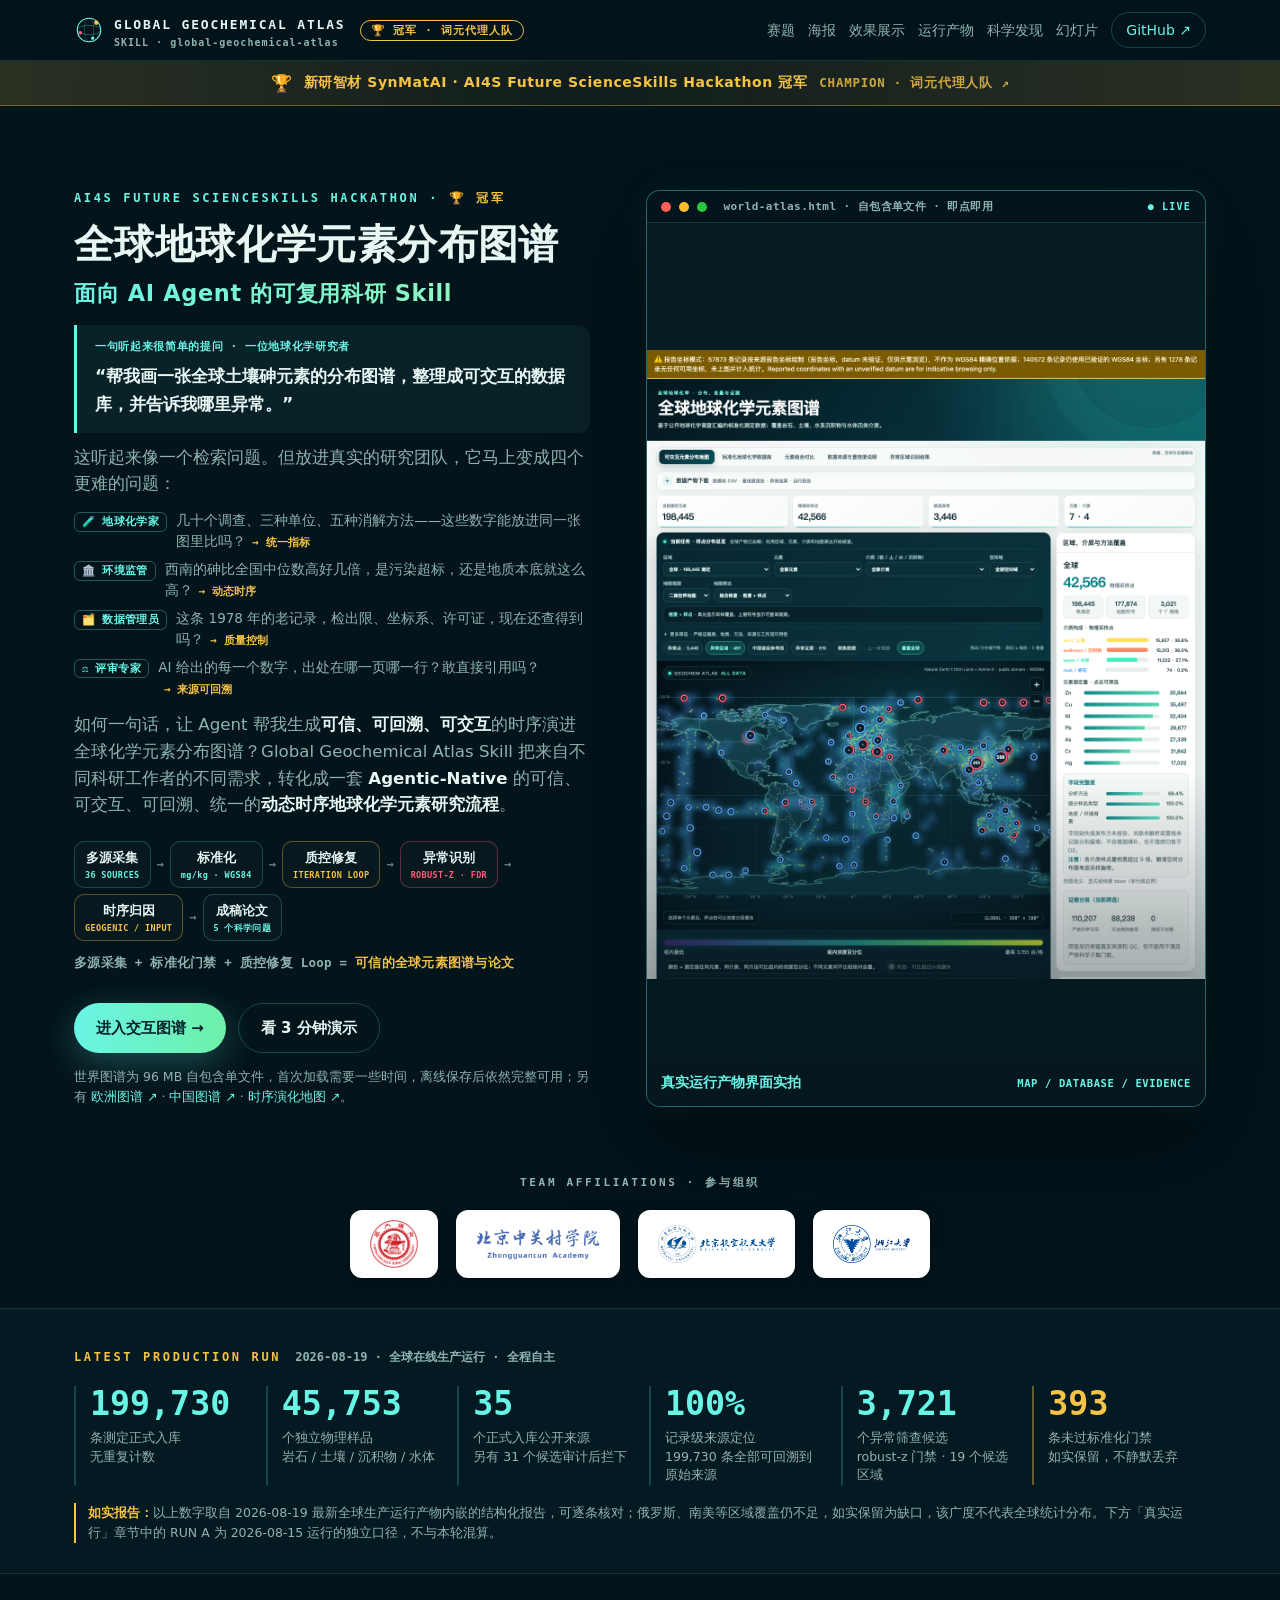
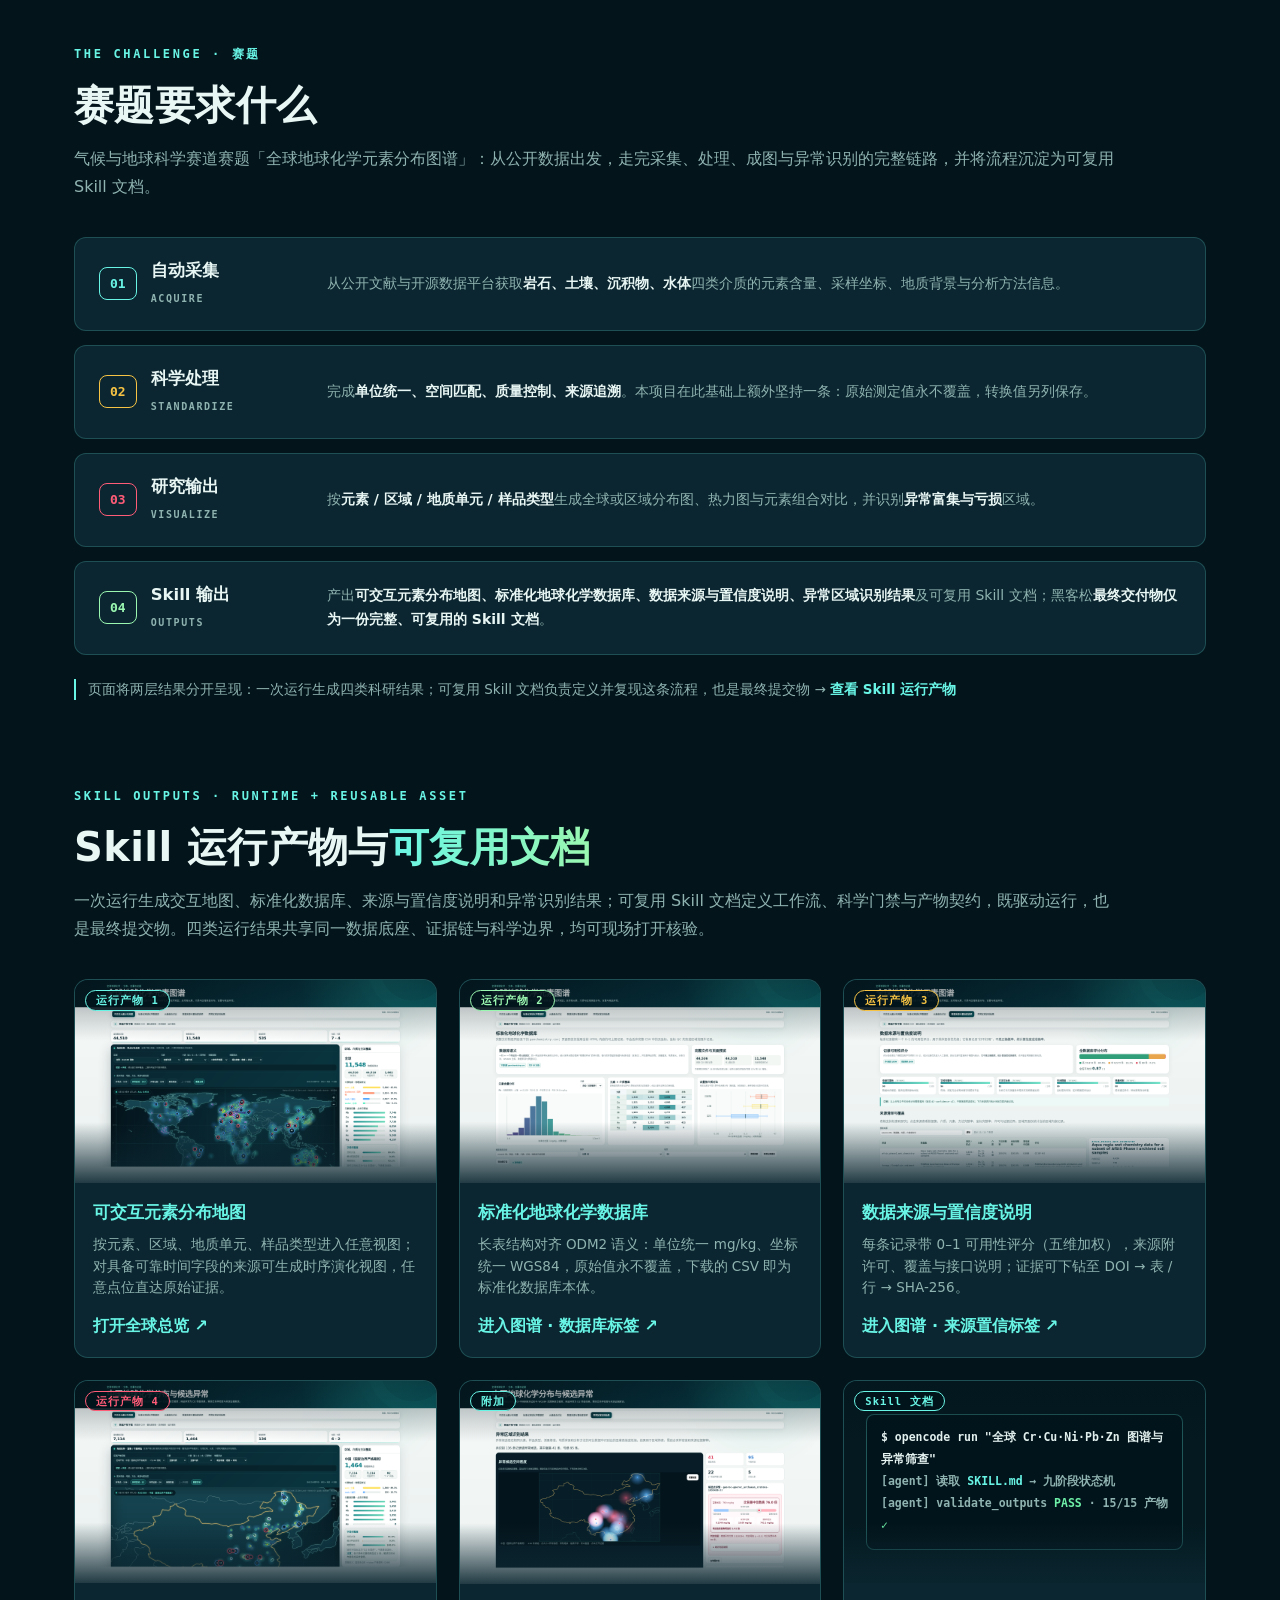
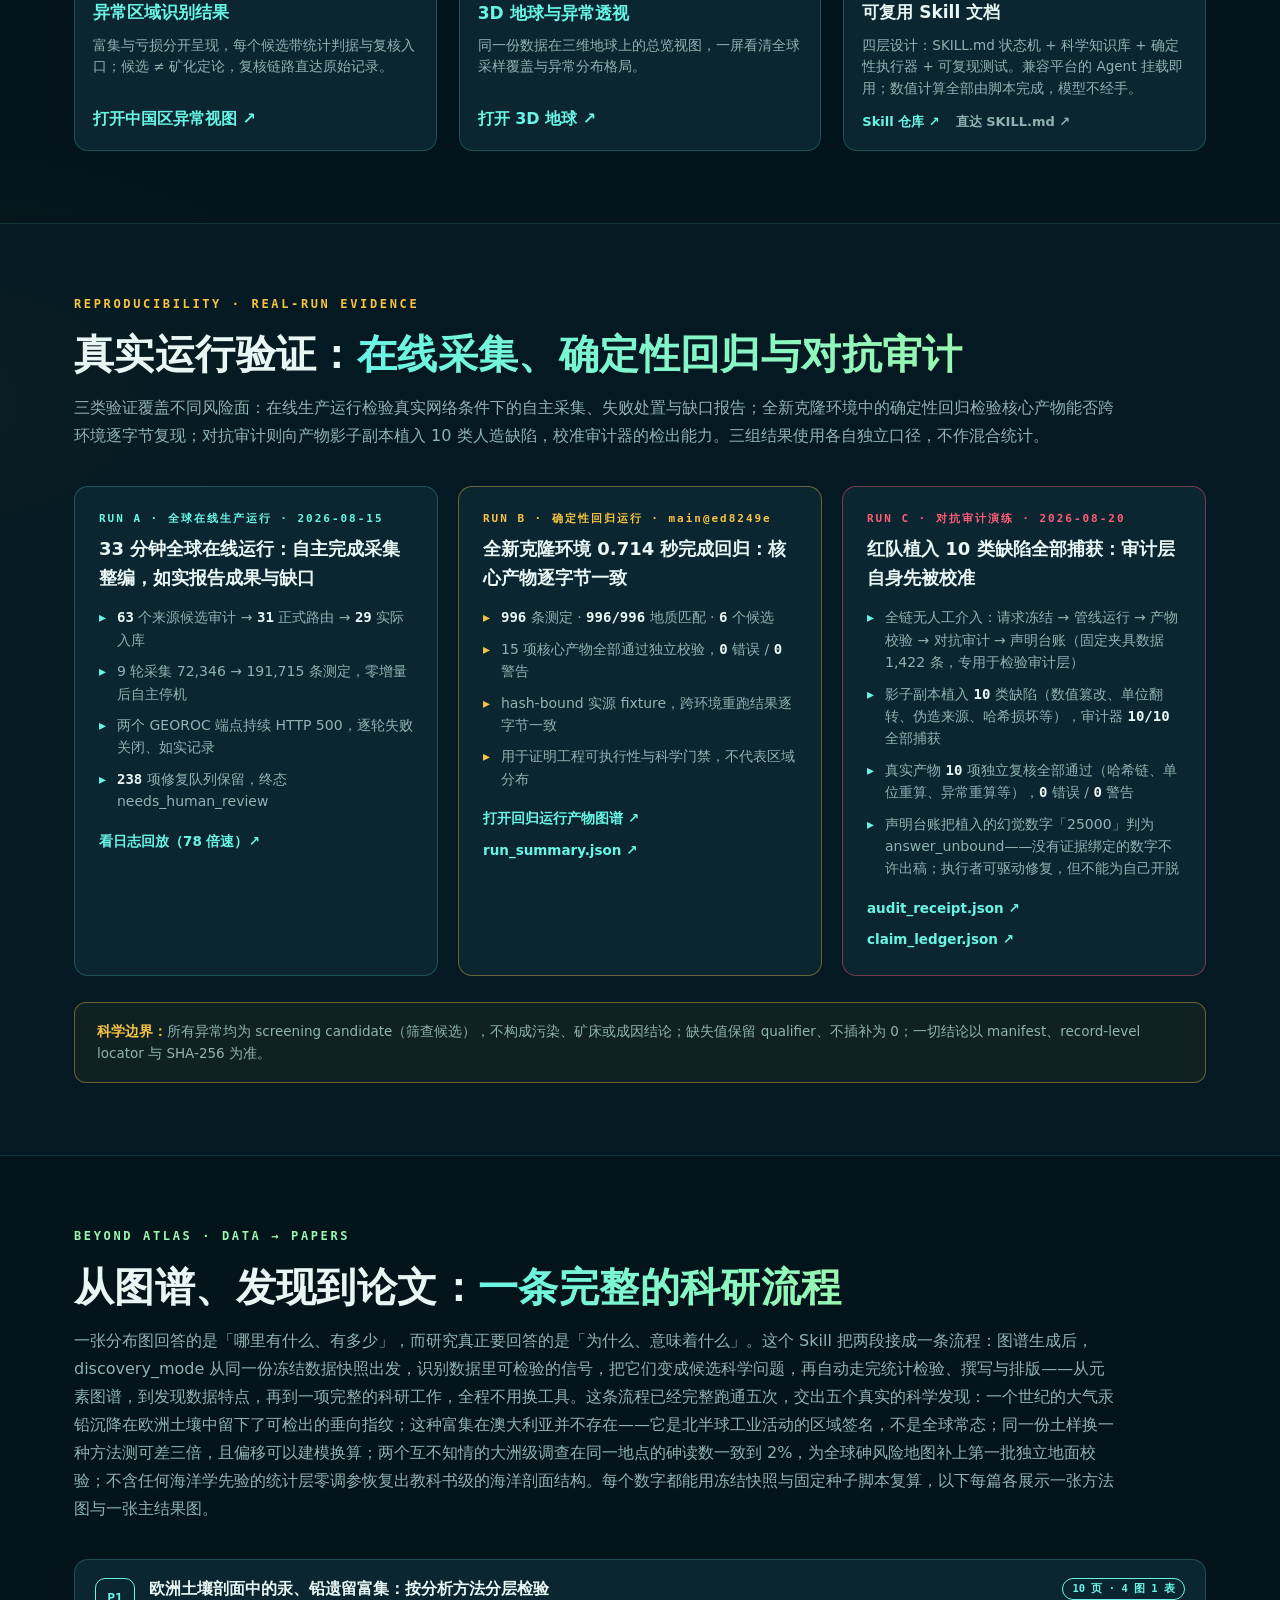
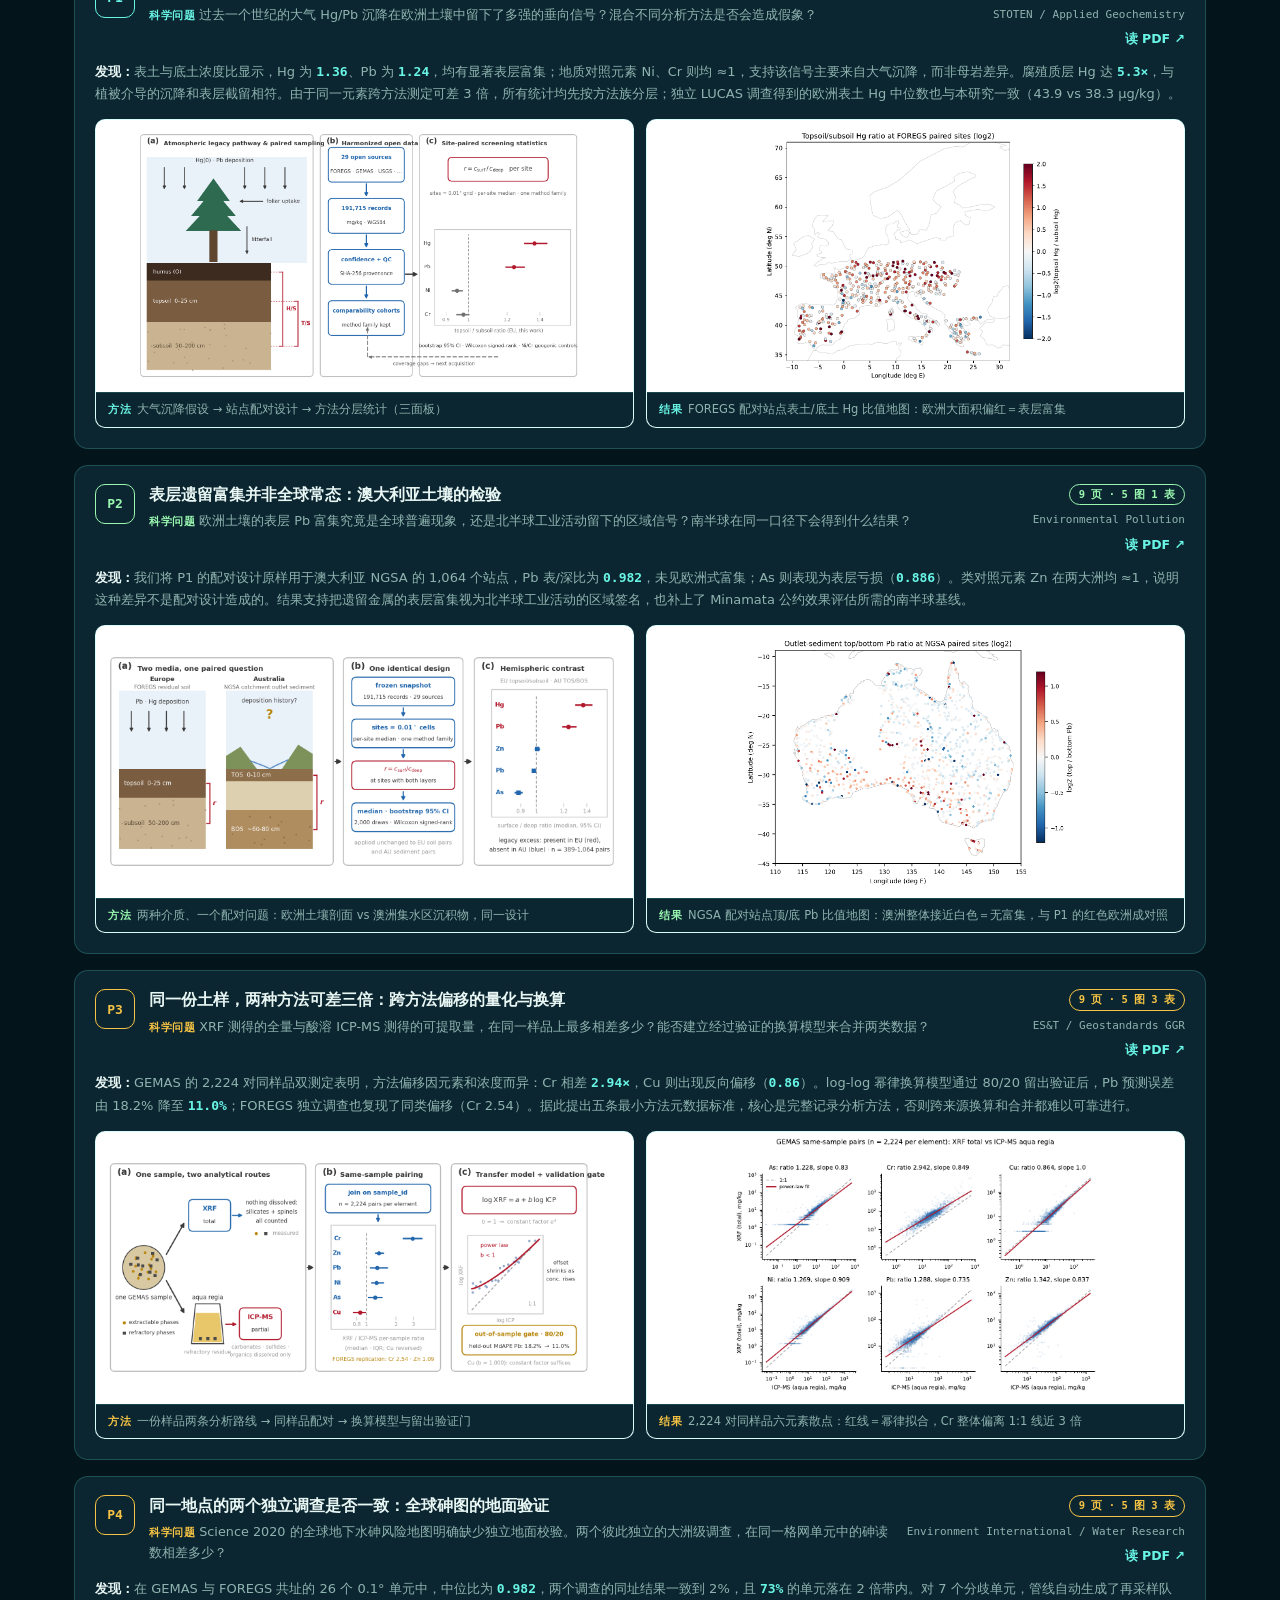
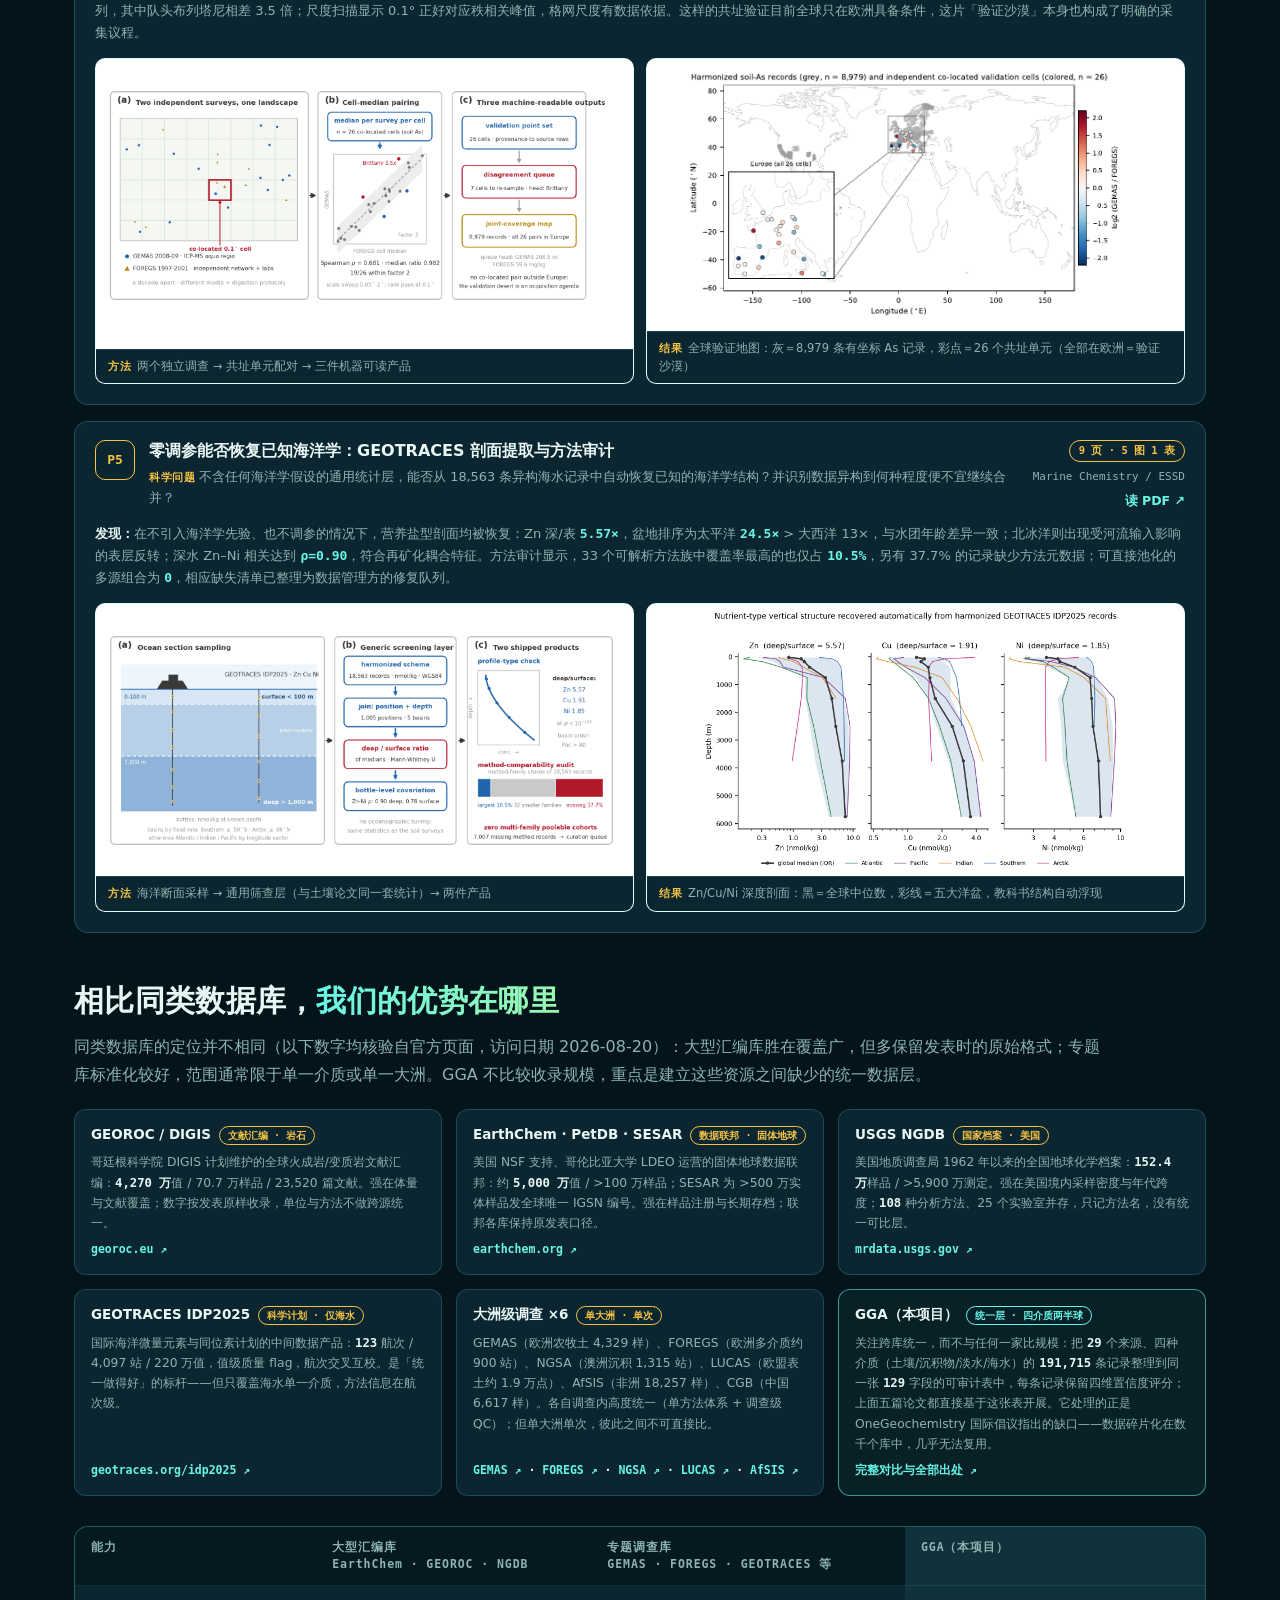
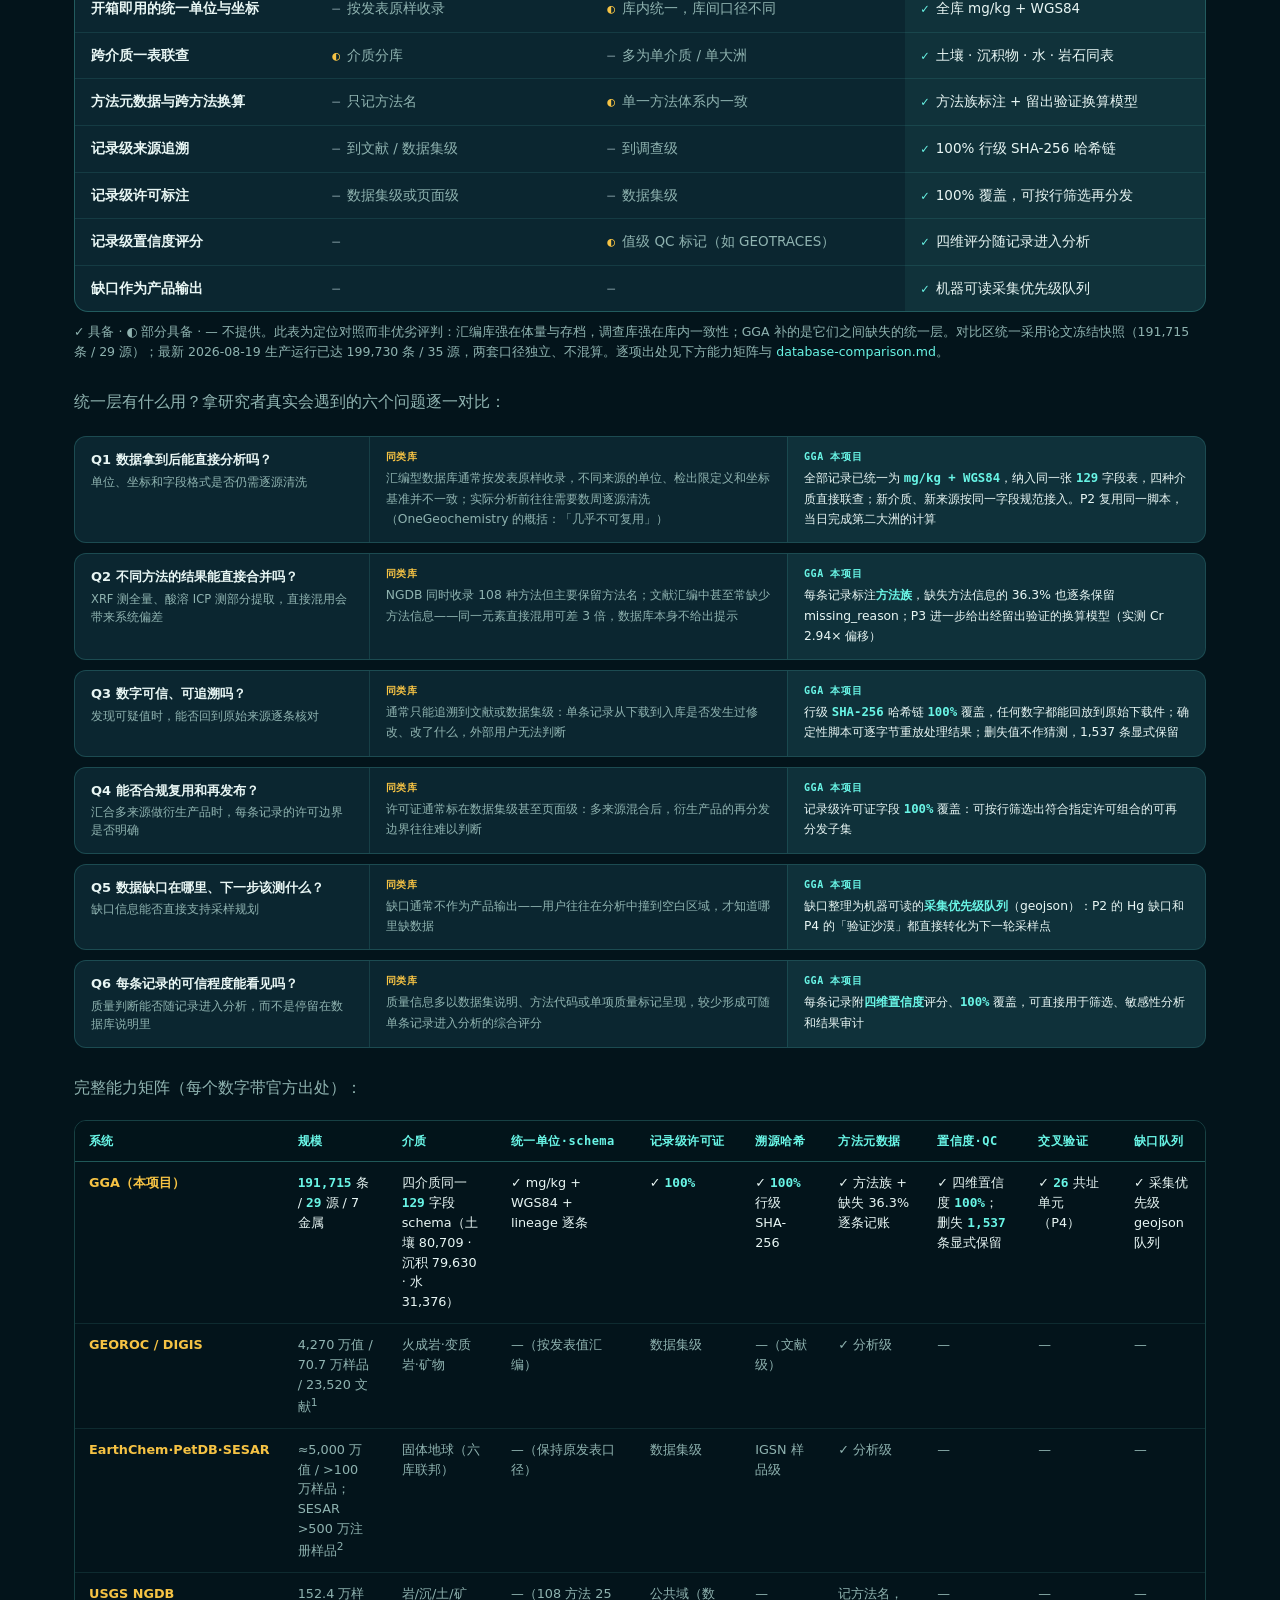
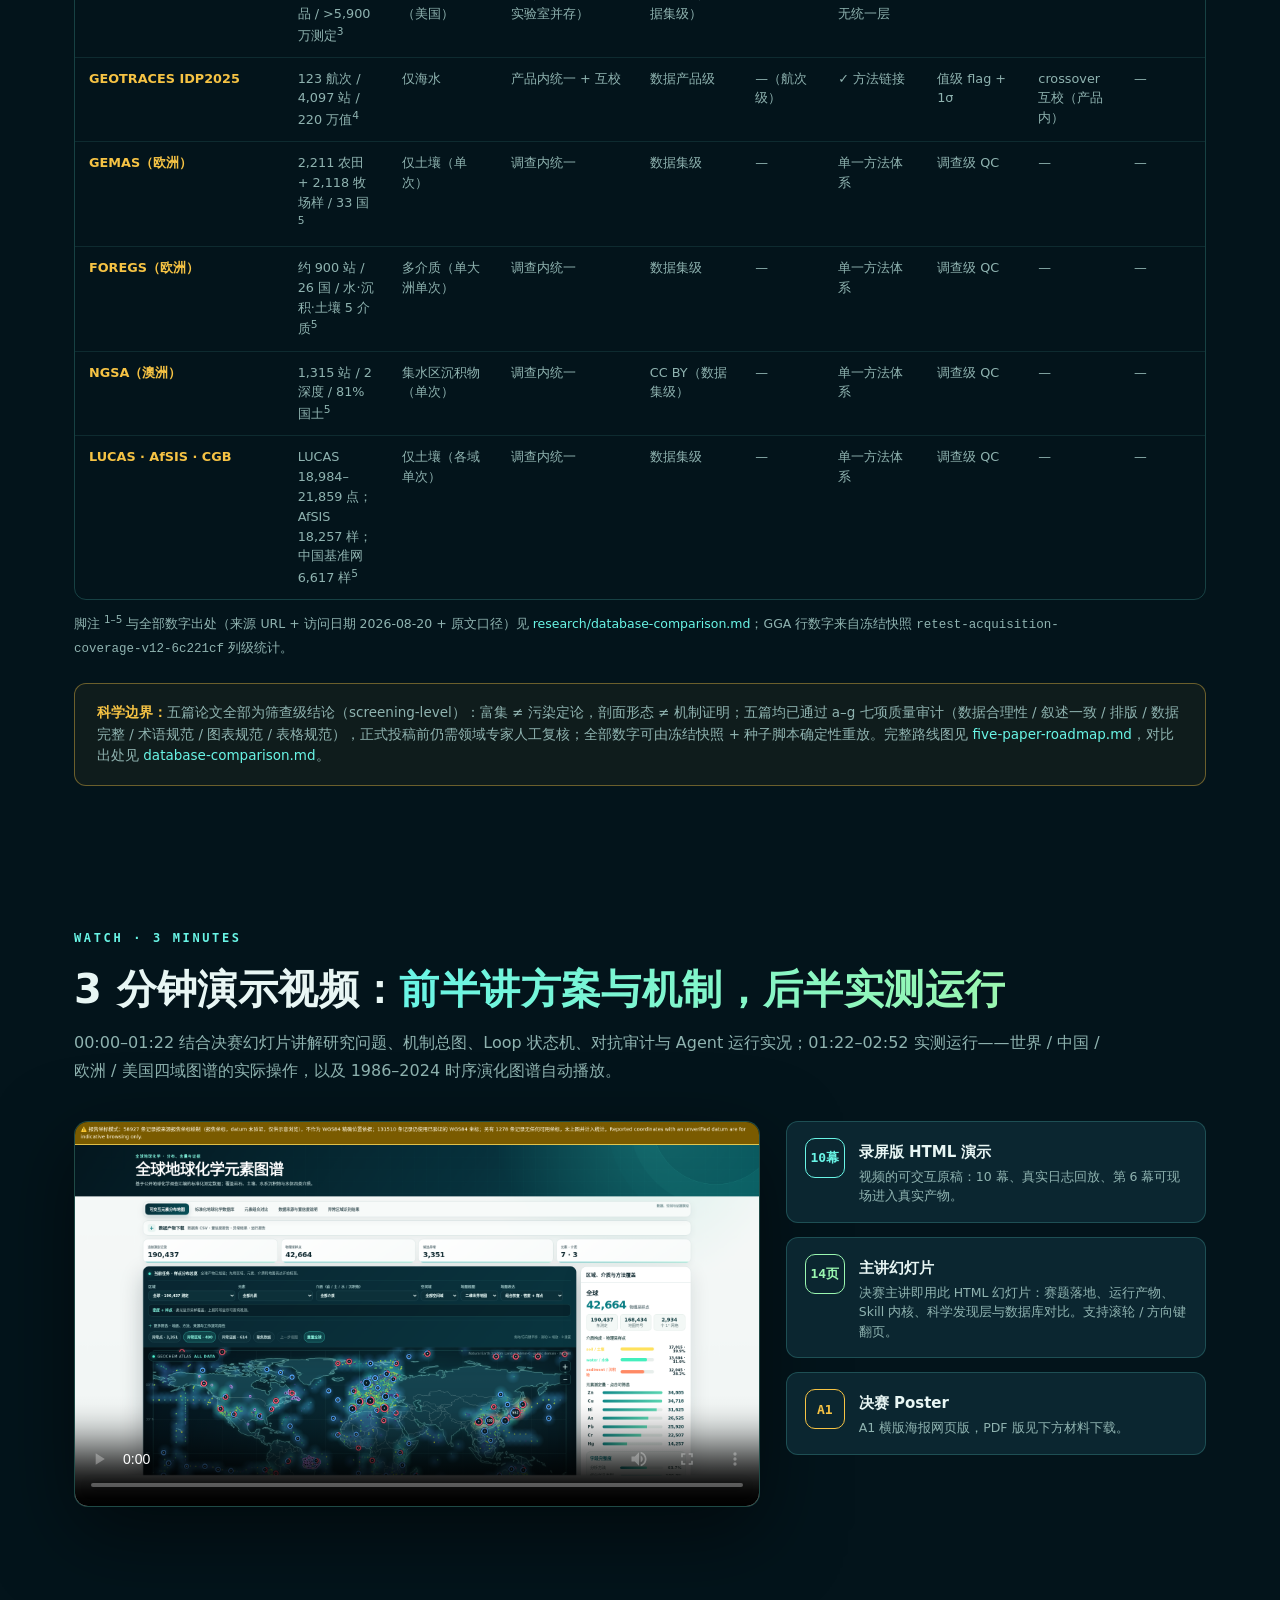
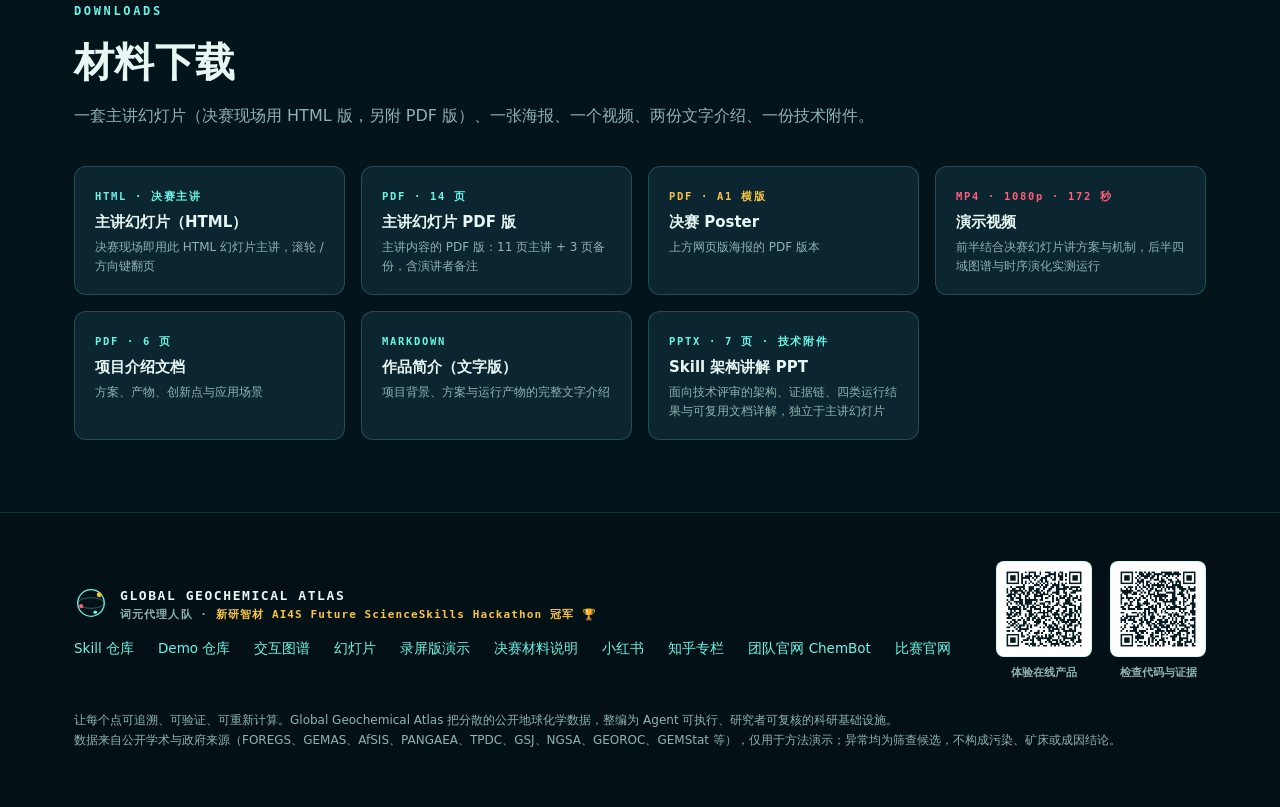
==== index.html @ d157fadd "Rewrite hero with question-driven narrative and pipeline flow; re-record 3-min demo with latest slid" ====
<!DOCTYPE html>
<html lang="zh-CN">
<head>
<meta charset="UTF-8">
<meta name="viewport" content="width=device-width, initial-scale=1">
<title>Global Geochemical Atlas · 全球地球化学元素分布图谱 Skill · 决赛08_词元代理人队</title>
<meta name="description" content="全球地球化学元素分布图谱：面向 AI Agent 的可复用科研 Skill。Agent 全自动接管公开地球化学数据的采集、质控、制图与存档，每一个数字都可追溯、可复核。AI4S Future ScienceSkills Hackathon · 决赛08_词元代理人队。">
<style>
  :root {
    --bg: #03141b;
    --bg2: #06202b;
    --panel: #0b2630;
    --ink: #e8f6f4;
    --muted: #8fb3b0;
    --mint: #69f5e6;
    --gold: #f6c344;
    --red: #ff5c78;
    --line: rgba(105,245,230,.22);
    --mono: "SFMono-Regular", "JetBrains Mono", "DejaVu Sans Mono", Menlo, Consolas, monospace;
    --sans: "PingFang SC", "Hiragino Sans GB", "Noto Sans CJK SC", "Microsoft YaHei", system-ui, sans-serif;
    --ease: cubic-bezier(.22,.9,.3,1);
  }
  * { margin: 0; padding: 0; box-sizing: border-box; }
  html { scroll-behavior: smooth; }
  section, .stats { scroll-margin-top: 64px; }
  body {
    background:
      radial-gradient(1100px 520px at 82% -6%, rgba(105,245,230,.09), transparent 60%),
      radial-gradient(900px 480px at -8% 30%, rgba(246,195,68,.05), transparent 55%),
      var(--bg);
    color: var(--ink);
    font-family: var(--sans);
    line-height: 1.6;
    -webkit-font-smoothing: antialiased;
    overflow-x: hidden;
  }
  a { color: var(--mint); text-decoration: none; }
  img { display: block; max-width: 100%; }
  .wrap { max-width: 1180px; margin: 0 auto; padding: 0 24px; }
  .eyebrow { font: 700 12px/1.4 var(--mono); letter-spacing: .22em; color: var(--mint); text-transform: uppercase; }
  .gradient { background: linear-gradient(92deg, var(--mint), #9af7b0); -webkit-background-clip: text; background-clip: text; color: transparent; }
  h2.section-title { font-size: clamp(24px, 3.4vw, 40px); font-weight: 800; letter-spacing: .01em; margin-top: 10px; }
  .section-sub { color: var(--muted); margin-top: 8px; max-width: 1040px; line-height: 1.75; }
  section { padding: 72px 0; }

  /* ===== topbar ===== */
  .topbar {
    position: sticky; top: 0; z-index: 50;
    background: rgba(3,20,27,.88);
    backdrop-filter: blur(10px);
    border-bottom: 1px solid rgba(105,245,230,.14);
  }
  .topbar .wrap { display: flex; align-items: center; gap: 14px; height: 60px; }
  .brand { display: flex; align-items: center; gap: 10px; color: var(--ink); flex: none; }
  .brand svg { width: 30px; height: 30px; }
  .brand b { font: 800 13px/1.2 var(--mono); letter-spacing: .14em; white-space: nowrap; }
  .brand small { display: block; font: 600 10px/1.2 var(--mono); letter-spacing: .1em; color: var(--muted); }
  .team-badge { padding: 4px 10px; border: 1px solid var(--gold); border-radius: 999px; color: var(--gold); font: 800 11px/1 var(--mono); letter-spacing: .1em; white-space: nowrap; }
  nav.top-nav { margin-left: auto; display: flex; gap: 13px; align-items: center; }
  nav.top-nav a { color: var(--muted); font-size: 14px; transition: color .2s; white-space: nowrap; }
  nav.top-nav a:hover { color: var(--mint); }
  nav.top-nav a.gh { padding: 6px 14px; border: 1px solid var(--line); border-radius: 999px; color: var(--mint); }
  nav.top-nav a.gh:hover { border-color: var(--mint); box-shadow: 0 0 18px rgba(105,245,230,.2); }
  @media (max-width: 1360px) { nav.top-nav a.ext { display: none; } }
  @media (max-width: 860px) { nav.top-nav a:not(.gh) { display: none; } }
  @media (max-width: 720px) {
    .wrap { padding: 0 16px; }
    .topbar .wrap { gap: 8px; flex-wrap: wrap; }
    .brand { gap: 7px; }
    .brand svg { width: 24px; height: 24px; }
    .brand small { display: none; }
    .brand b { font-size: 10px; letter-spacing: .06em; white-space: nowrap; }
    .team-badge { font-size: 10px; padding: 3px 7px; }
    nav.top-nav { gap: 10px; }
    nav.top-nav a.gh { padding: 4px 9px; font-size: 12px; }
  }

  /* ===== orgs bar ===== */
  .orgs-bar { padding: 4px 0 30px; }
  .orgs-bar .wrap { display: flex; flex-wrap: wrap; align-items: center; justify-content: center; gap: 14px 18px; }
  .orgs-bar .org-label { flex-basis: 100%; text-align: center; margin-bottom: 6px; font: 700 11px/1.4 var(--mono); letter-spacing: .24em; color: var(--muted); text-transform: uppercase; }
  .orgs-bar .org { display: flex; align-items: center; justify-content: center; height: 68px; padding: 10px 20px; background: #fff; border-radius: 12px; box-shadow: 0 4px 18px rgba(0,0,0,.28); }
  .orgs-bar .org img { height: 38px; width: auto; display: block; }
  .orgs-bar .org img.seal { height: 48px; }
  .orgs-bar .org img.slim { height: 32px; }
  @media (max-width: 720px) { .orgs-bar .org { height: 54px; padding: 8px 12px; } .orgs-bar .org img { height: 28px; } .orgs-bar .org img.seal { height: 36px; } .orgs-bar .org img.slim { height: 24px; } }

  /* ===== champion bar ===== */
  .champ-bar {
    display: block;
    background: linear-gradient(92deg, rgba(246,195,68,.16), rgba(246,195,68,.05) 45%, rgba(246,195,68,.16));
    border-bottom: 1px solid rgba(246,195,68,.35);
  }
  .champ-bar .wrap {
    display: flex; align-items: center; justify-content: center; gap: 12px;
    min-height: 44px; padding-top: 8px; padding-bottom: 8px; flex-wrap: wrap; text-align: center;
  }
  .champ-bar .cup { font-size: 17px; line-height: 1; }
  .champ-bar b { color: var(--gold); font: 800 14px/1.4 var(--sans, inherit); letter-spacing: .04em; }
  .champ-bar small { color: rgba(246,195,68,.82); font: 650 12.5px/1.4 var(--mono); letter-spacing: .06em; }
  .champ-bar:hover b { text-decoration: underline; text-underline-offset: 3px; }
  @media (max-width: 720px) { .champ-bar small { display: none; } }

  /* ===== hero ===== */
  .hero { padding: 84px 0 64px; }
  .hero .wrap { display: grid; grid-template-columns: minmax(0, 48fr) minmax(0, 52fr); gap: 56px; align-items: stretch; }
  @media (max-width: 960px) { .hero .wrap { grid-template-columns: minmax(0, 1fr); } }
  .hero h1 { font-size: clamp(25px, 3.1vw, 43px); font-weight: 850; line-height: 1.2; letter-spacing: .01em; margin-top: 14px; white-space: nowrap; }
  .hero h1 .h1-sub { display: block; margin-top: 12px; font-size: clamp(16px, 1.75vw, 25px); font-weight: 780; letter-spacing: .03em; white-space: nowrap; }
  @media (max-width: 960px) { .hero h1, .hero h1 .h1-sub { white-space: normal; } }
  .hero .sub { margin-top: 18px; color: var(--muted); font-size: clamp(15px, 1.3vw, 17px); max-width: 520px; }
  .hero .sub b { color: var(--ink); font-weight: 700; }
  .pain-list { margin: 12px 0 0; padding: 0; list-style: none; display: flex; flex-direction: column; gap: 7px; }
  .pain-list li { display: flex; gap: 9px; align-items: baseline; color: var(--muted); font-size: 13.5px; line-height: 1.55; }
  .pain-list .role { flex: none; font: 700 10.5px/1.7 var(--mono); color: var(--mint); letter-spacing: .04em; border: 1px solid rgba(105,245,230,.3); border-radius: 6px; padding: 0 7px; }
  .pain-list .pl-tag { font: 700 11px/1.5 var(--mono); color: var(--gold); margin-left: 6px; white-space: nowrap; }
  .hero-quote { margin-top: 18px; padding: 14px 18px; border-left: 3px solid var(--mint); border-radius: 0 12px 12px 0; background: rgba(105,245,230,.06); max-width: 540px; }
  .hero-quote .q-who { display: block; font: 700 11px/1.5 var(--mono); color: var(--mint); letter-spacing: .06em; margin-bottom: 6px; font-style: normal; }
  .hero-quote p { margin: 0; color: var(--ink); font-size: clamp(15px, 1.35vw, 17.5px); font-weight: 700; line-height: 1.65; }
  .hero-flow { display: flex; flex-wrap: wrap; align-items: center; gap: 6px; margin-top: 22px; max-width: 560px; }
  .hero-flow i { font-style: normal; color: var(--muted); font: 700 12px/1 var(--mono); opacity: .7; }
  .hf-step { --fc: var(--mint); display: inline-flex; flex-direction: column; align-items: center; gap: 2px; padding: 6px 10px; border: 1px solid var(--line); border-radius: 10px; background: rgba(255,255,255,.02); }
  .hf-step b { font-size: 12.5px; font-weight: 780; color: var(--ink); white-space: nowrap; }
  .hf-step small { font: 650 8.5px/1.3 var(--mono); color: var(--fc); letter-spacing: .04em; white-space: nowrap; }
  .hf-step.gold { --fc: var(--gold); border-color: rgba(246,195,68,.35); }
  .hf-step.red { --fc: var(--red); border-color: rgba(255,92,120,.35); }
  a.hf-step { transition: border-color .2s, transform .2s; }
  a.hf-step:hover { border-color: var(--fc); transform: translateY(-2px); }
  .hero-formula { margin: 12px 0 0; font: 650 12.5px/1.6 var(--mono); color: var(--muted); letter-spacing: .02em; }
  .hero-formula b { color: var(--gold); font-weight: 750; }
  .chip-row { display: flex; flex-wrap: wrap; gap: 8px; margin-top: 22px; }
  .chip { padding: 5px 12px; border: 1px solid var(--line); border-radius: 999px; color: var(--muted); font: 650 12px/1.4 var(--mono); }
  .chip.hot { border-color: rgba(246,195,68,.55); color: var(--gold); }
  a.chip { transition: color .2s, border-color .2s; }
  a.chip:hover { color: var(--mint); border-color: var(--mint); }
  .cta-row { display: flex; flex-wrap: wrap; gap: 12px; margin-top: 30px; }
  .btn { display: inline-flex; align-items: center; gap: 8px; padding: 12px 22px; border-radius: 999px; font-weight: 750; font-size: 15px; transition: transform .2s, box-shadow .2s, border-color .2s; }
  .btn.primary { background: linear-gradient(92deg, var(--mint), #6ef0a8); color: #04222b; box-shadow: 0 10px 34px rgba(105,245,230,.25); }
  .btn.primary:hover { transform: translateY(-2px); box-shadow: 0 16px 44px rgba(105,245,230,.35); }
  .btn.ghost { border: 1px solid var(--line); color: var(--ink); }
  .btn.ghost:hover { border-color: var(--mint); transform: translateY(-2px); }
  .hero-note { margin-top: 14px; color: var(--muted); font-size: 12.5px; }

  .browser-card { display: flex; flex-direction: column; border: 1px solid rgba(105,245,230,.3); border-radius: 14px; overflow: hidden; background: var(--panel); box-shadow: 0 30px 90px rgba(0,0,0,.5), 0 0 40px rgba(105,245,230,.06); transition: transform .35s var(--ease), box-shadow .35s; }
  .hero .browser-card .shot { flex: 1; min-height: 0; }
  .hero .browser-card .shot img { width: 100%; height: 100%; object-fit: contain; object-position: center; display: block; background: #061b22; }
  .browser-card:hover { transform: translateY(-6px); box-shadow: 0 42px 110px rgba(0,0,0,.6), 0 0 56px rgba(105,245,230,.12); }
  .browser-bar { display: flex; align-items: center; gap: 8px; padding: 10px 14px; background: rgba(3,20,27,.92); border-bottom: 1px solid rgba(105,245,230,.16); }
  .browser-bar i { width: 10px; height: 10px; border-radius: 50%; background: #2d4a52; }
  .browser-bar i:nth-child(1) { background: #ff5f57; } .browser-bar i:nth-child(2) { background: #febc2e; } .browser-bar i:nth-child(3) { background: #28c840; }
  .browser-bar span { margin-left: 8px; font: 600 11px/1 var(--mono); color: var(--muted); letter-spacing: .04em; overflow: hidden; text-overflow: ellipsis; white-space: nowrap; min-width: 0; flex: 1; }
  .browser-bar em { margin-left: auto; font: 700 10px/1 var(--mono); color: var(--mint); font-style: normal; letter-spacing: .12em; }
  .browser-card .shot { position: relative; }
  .browser-card .shot::after { content: ""; position: absolute; inset: 0; background: linear-gradient(180deg, transparent 62%, rgba(3,20,27,.55)); }
  .shot-caption { position: absolute; z-index: 2; left: 14px; bottom: 12px; right: 14px; display: flex; justify-content: space-between; align-items: baseline; gap: 10px; }
  .shot-caption b { font-size: 13.5px; }
  .shot-caption span { font: 650 10.5px/1.4 var(--mono); color: var(--mint); letter-spacing: .06em; white-space: nowrap; }

  /* ===== stats band ===== */
  .stats { padding: 40px 0 30px; border-top: 1px solid rgba(105,245,230,.12); border-bottom: 1px solid rgba(105,245,230,.12); background: rgba(6,32,43,.5); }
  .stats-head { display: flex; align-items: baseline; gap: 14px; flex-wrap: wrap; }
  .stats-head .eyebrow { color: var(--gold); }
  .stats-head span.date { color: var(--muted); font: 600 12px/1.4 var(--mono); }
  .stats-grid { display: grid; grid-template-columns: repeat(6, 1fr); gap: 18px; margin-top: 20px; }
  @media (max-width: 960px) { .stats-grid { grid-template-columns: repeat(3, 1fr); } }
  @media (max-width: 560px) { .stats-grid { grid-template-columns: repeat(2, 1fr); } }
  .stat { border-left: 2px solid rgba(105,245,230,.2); padding-left: 14px; }
  .stat.warn { border-left-color: rgba(246,195,68,.4); }
  .stat b { display: block; font: 800 clamp(22px, 2.6vw, 34px)/1.1 var(--mono); color: var(--mint); font-variant-numeric: tabular-nums; }
  .stat.warn b { color: var(--gold); }
  .stat span { display: block; margin-top: 6px; color: var(--muted); font-size: 12.5px; line-height: 1.5; }
  .stats-caveat { margin-top: 18px; color: var(--muted); font-size: 12.5px; border-left: 2px solid var(--gold); padding-left: 12px; }
  .stats-caveat b { color: var(--gold); }

  /* ===== challenge ===== */
  .req-rows { display: flex; flex-direction: column; gap: 14px; margin-top: 36px; }
  .req-row { display: grid; grid-template-columns: 200px 1fr; gap: 12px 28px; align-items: center; border: 1px solid rgba(105,245,230,.2); border-radius: 12px; background: var(--panel); padding: 20px 24px; transition: border-color .25s, transform .25s; }
  .req-row:hover { border-color: rgba(105,245,230,.5); transform: translateX(4px); }
  .req-head { display: flex; align-items: center; gap: 14px; }
  .req-no { flex: none; font: 800 13px/1 var(--mono); color: var(--c, var(--mint)); border: 1px solid var(--c, var(--mint)); border-radius: 8px; padding: 9px 10px; }
  .req-name b { display: block; font-size: 16.5px; }
  .req-name small { font: 700 10px/1.7 var(--mono); letter-spacing: .16em; color: var(--muted); }
  .req-row p { color: var(--muted); font-size: 14px; line-height: 1.7; }
  .req-row p b { color: var(--ink); font-weight: 700; }
  @media (max-width: 720px) { .req-row { grid-template-columns: 1fr; padding: 18px 20px; } }
  .req-bridge { margin-top: 24px; color: var(--muted); font-size: 13.5px; border-left: 2px solid var(--mint); padding-left: 12px; }
  .req-bridge a { font-weight: 700; }

  /* ===== deliverable cards ===== */
  .cards { display: grid; grid-template-columns: repeat(3, 1fr); gap: 22px; margin-top: 36px; }
  @media (max-width: 960px) { .cards { grid-template-columns: repeat(2, 1fr); } }
  @media (max-width: 620px) { .cards { grid-template-columns: 1fr; } }
  .card { display: flex; flex-direction: column; border: 1px solid rgba(105,245,230,.2); border-radius: 14px; overflow: hidden; background: var(--panel); transition: transform .3s var(--ease), box-shadow .3s, border-color .3s; }
  .card:hover { transform: translateY(-6px); border-color: rgba(105,245,230,.5); box-shadow: 0 24px 64px rgba(0,0,0,.45); }
  .card .thumb { position: relative; aspect-ratio: 16/9; overflow: hidden; }
  .card .thumb img { width: 100%; height: 100%; object-fit: cover; object-position: center 30%; transition: transform .45s var(--ease); }
  .card:hover .thumb img { transform: scale(1.04); }
  .card .thumb::after { content: ""; position: absolute; inset: 0; background: linear-gradient(180deg, rgba(3,20,27,.4) 0%, transparent 30%, transparent 70%, rgba(11,38,48,.9)); }
  .card .tag { position: absolute; z-index: 2; top: 10px; left: 10px; padding: 4px 10px; border-radius: 999px; border: 1px solid var(--c, var(--mint)); background: rgba(3,20,27,.88); color: var(--c, var(--mint)); font: 800 10.5px/1 var(--mono); letter-spacing: .1em; }
  .card .body { display: flex; flex-direction: column; flex: 1; padding: 16px 18px 18px; }
  .card h3 { font-size: 17px; font-weight: 780; }
  .card p { margin-top: 8px; color: var(--muted); font-size: 13.5px; flex: 1; }
  .card .links { display: flex; flex-wrap: wrap; gap: 10px 16px; margin-top: 14px; }
  .card .links a { font: 700 13px/1.4 var(--sans); }
  .card .links a:hover { text-decoration: underline; }
  .card .links a.minor { color: var(--muted); }
  .card.skill-card .thumb { background: #041920; display: flex; align-items: center; justify-content: center; }
  .term-mini { width: 88%; border: 1px solid rgba(105,245,230,.3); border-radius: 8px; background: #02141b; font: 600 11.5px/1.9 var(--mono); padding: 12px 14px; color: var(--muted); }
  .term-mini .cmd { color: var(--ink); }
  .term-mini .ok { color: #6ef0a8; }
  .term-mini b { color: var(--mint); font-weight: 700; }

  /* ===== evidence (two runs) ===== */
  .evidence { background: rgba(6,32,43,.45); border-top: 1px solid rgba(105,245,230,.12); border-bottom: 1px solid rgba(105,245,230,.12); }
  .run-grid { display: grid; grid-template-columns: repeat(3, 1fr); gap: 20px; margin-top: 36px; }
  @media (max-width: 1100px) { .run-grid { grid-template-columns: 1fr; } }
  .run-card { border: 1px solid rgba(105,245,230,.22); border-radius: 14px; background: var(--panel); padding: 24px 24px; }
  .run-card.red { border-color: rgba(255,92,120,.42); }
  .run-card.red .kicker { color: var(--red); }
  .run-card.gold { border-color: rgba(246,195,68,.4); }
  .run-card .kicker { font: 800 11px/1.4 var(--mono); letter-spacing: .18em; color: var(--mint); }
  .run-card.gold .kicker { color: var(--gold); }
  .run-card h3 { margin-top: 8px; font-size: 18px; font-weight: 800; }
  .run-card ul { margin: 14px 0 0; padding: 0; list-style: none; }
  .run-card li { position: relative; padding-left: 18px; margin-top: 9px; color: var(--muted); font-size: 14px; }
  .run-card li::before { content: "▸"; position: absolute; left: 0; color: var(--mint); }
  .run-card.gold li::before { color: var(--gold); }
  .run-card li b { color: var(--ink); font-family: var(--mono); }
  .run-card .links { margin-top: 18px; display: flex; flex-wrap: wrap; gap: 10px 18px; font-weight: 700; font-size: 13.5px; }
  .honesty { margin-top: 26px; padding: 18px 22px; border: 1px solid rgba(246,195,68,.4); border-radius: 12px; background: rgba(246,195,68,.05); color: var(--muted); font-size: 13.5px; }
  .honesty b { color: var(--gold); }

  /* ===== research: papers + database comparison ===== */
  .research-grid { display: grid; grid-template-columns: minmax(0, 58fr) minmax(0, 42fr); gap: 26px; margin-top: 36px; align-items: start; }
  @media (max-width: 960px) { .research-grid { grid-template-columns: 1fr; } }
  .paper-list { display: flex; flex-direction: column; gap: 12px; }
  .paper-item { display: flex; gap: 14px; align-items: flex-start; border: 1px solid rgba(105,245,230,.2); border-radius: 12px; padding: 15px 18px; background: var(--panel); transition: border-color .25s, transform .25s; }
  .paper-item:hover { border-color: rgba(105,245,230,.5); transform: translateX(4px); }
  .paper-item i { flex: none; display: grid; place-items: center; width: 40px; height: 40px; border: 1px solid var(--c, var(--mint)); border-radius: 10px; color: var(--c, var(--mint)); font: 800 13px/1 var(--mono); font-style: normal; }
  .paper-item .p-body { min-width: 0; flex: 1; }
  .paper-item b { display: block; font-size: 14.5px; color: var(--ink); line-height: 1.45; }
  .paper-item .p-num { display: block; margin-top: 4px; color: var(--muted); font-size: 12.5px; line-height: 1.55; }
  .paper-item .p-num em { color: var(--mint); font-style: normal; font-family: var(--mono); font-weight: 700; }
  .paper-item .p-meta { display: flex; flex-wrap: wrap; gap: 6px 14px; margin-top: 8px; align-items: center; }
  .paper-item .p-status { padding: 3px 9px; border-radius: 999px; border: 1px solid var(--c, var(--mint)); color: var(--c, var(--mint)); font: 750 10.5px/1.3 var(--mono); }
  .paper-item .p-meta a { font-weight: 700; font-size: 12.5px; }
  .paper-item .p-meta span.venue { color: var(--muted); font-size: 11.5px; font-family: var(--mono); }
  .fig-stack { display: flex; flex-direction: column; gap: 16px; position: sticky; top: 84px; }
  .fig-card { border: 1px solid rgba(105,245,230,.28); border-radius: 12px; overflow: hidden; background: #fff; }
  .fig-card img { width: 100%; }
  .fig-card figcaption { padding: 10px 14px; background: var(--panel); color: var(--muted); font-size: 12px; line-height: 1.55; border-top: 1px solid rgba(105,245,230,.16); }
  .fig-card figcaption b { color: var(--ink); }
  /* five-paper cards */
  .pcards { display: flex; flex-direction: column; gap: 16px; margin-top: 36px; }
  .pcard { border: 1px solid rgba(105,245,230,.2); border-radius: 14px; background: var(--panel); padding: 18px 20px 20px; transition: border-color .25s; }
  .pcard:hover { border-color: rgba(105,245,230,.5); }
  .pc-head { display: flex; gap: 14px; align-items: flex-start; flex-wrap: wrap; }
  .pc-head i { flex: none; display: grid; place-items: center; width: 40px; height: 40px; border: 1px solid var(--c, var(--mint)); border-radius: 10px; color: var(--c, var(--mint)); font: 800 13px/1 var(--mono); font-style: normal; }
  .pc-title { flex: 1 1 320px; min-width: 0; }
  .pc-title b { display: block; font-size: 16px; color: var(--ink); line-height: 1.4; }
  .pc-q { display: block; margin-top: 5px; font-size: 12.8px; line-height: 1.6; color: var(--muted); }
  .pc-q b { display: inline; color: var(--c, var(--mint)); font-family: var(--mono); font-size: 11px; letter-spacing: .05em; margin-right: 4px; }
  .pc-side { flex: none; display: flex; flex-direction: column; gap: 6px; align-items: flex-end; text-align: right; }
  .pc-side .p-status { padding: 3px 9px; border-radius: 999px; border: 1px solid var(--c, var(--mint)); color: var(--c, var(--mint)); font: 750 10.5px/1.3 var(--mono); }
  .pc-side .venue { color: var(--muted); font-size: 11px; font-family: var(--mono); }
  .pc-side a { font-weight: 700; font-size: 12.5px; }
  .pc-find { margin-top: 12px; font-size: 13px; line-height: 1.7; color: var(--muted); }
  .pc-find b { color: var(--ink); }
  .pc-find em { color: var(--mint); font-style: normal; font-family: var(--mono); font-weight: 700; }
  .pc-figs { display: grid; grid-template-columns: 1fr 1fr; gap: 12px; margin-top: 14px; align-items: stretch; }
  .pc-figs figure { border: 1px solid rgba(105,245,230,.25); border-radius: 10px; overflow: hidden; background: #fff; margin: 0; display: flex; flex-direction: column; }
  .pc-figs img { width: 100%; display: block; height: 272px; object-fit: contain; background: #fff; padding: 6px; box-sizing: border-box; }
  .pc-figs figcaption { margin-top: auto; padding: 8px 12px; background: var(--panel); color: var(--muted); font-size: 11.5px; line-height: 1.5; border-top: 1px solid rgba(105,245,230,.16); }
  .pc-figs figcaption b { color: var(--c, var(--mint)); font-family: var(--mono); font-size: 10.5px; letter-spacing: .05em; margin-right: 6px; }
  @media (max-width: 760px) { .pc-figs { grid-template-columns: 1fr; } .pc-side { align-items: flex-start; text-align: left; } }
  /* database intro cards */
  .db-cards { display: grid; grid-template-columns: repeat(3, 1fr); gap: 14px; margin-top: 20px; }
  @media (max-width: 960px) { .db-cards { grid-template-columns: 1fr 1fr; } }
  @media (max-width: 640px) { .db-cards { grid-template-columns: 1fr; } }
  .db-card { border: 1px solid rgba(105,245,230,.18); border-radius: 12px; background: var(--panel); padding: 14px 16px; display: flex; flex-direction: column; gap: 7px; }
  .db-card.us-card { border-color: rgba(105,245,230,.55); background: rgba(105,245,230,.06); }
  .db-head { display: flex; align-items: baseline; gap: 8px; flex-wrap: wrap; }
  .db-head b { color: var(--ink); font-size: 13.5px; }
  .db-tag { padding: 2px 8px; border-radius: 999px; border: 1px solid var(--c, var(--gold)); color: var(--c, var(--gold)); font: 750 10px/1.3 var(--mono); }
  .db-card p { color: var(--muted); font-size: 12.3px; line-height: 1.65; flex: 1; margin: 0; }
  .db-card p b { color: var(--ink); font-family: var(--mono); }
  .db-card .db-links { font-size: 11.5px; font-weight: 700; font-family: var(--mono); line-height: 1.7; }
  /* question-by-question comparison */
  .glance-wrap { margin-top: 30px; overflow-x: auto; border: 1px solid rgba(105,245,230,.25); border-radius: 14px; background: var(--panel); }
  table.glance { width: 100%; border-collapse: collapse; font-size: 13.5px; min-width: 760px; }
  table.glance th, table.glance td { padding: 12px 16px; text-align: left; border-bottom: 1px solid rgba(105,245,230,.1); vertical-align: top; }
  table.glance thead th { font: 750 11.5px/1.5 var(--mono); letter-spacing: .08em; color: var(--muted); background: rgba(3,20,27,.7); white-space: nowrap; }
  table.glance thead th:last-child, table.glance td:last-child { background: rgba(105,245,230,.055); }
  table.glance tbody tr:last-child td { border-bottom: none; }
  table.glance td.dim2 { color: var(--muted); }
  table.glance b.cap { color: var(--ink); font-weight: 700; }
  .mk { display: inline-block; font: 800 13px/1 var(--mono); margin-right: 7px; }
  .mk.yes { color: var(--mint); } .mk.part { color: var(--gold); } .mk.no { color: rgba(154,178,186,.55); }
  .glance-note { margin-top: 10px; color: var(--muted); font-size: 12.5px; }
  .q-rows { display: flex; flex-direction: column; gap: 10px; margin-top: 20px; }
  .q-row { display: grid; grid-template-columns: minmax(0,26fr) minmax(0,37fr) minmax(0,37fr); border: 1px solid rgba(105,245,230,.18); border-radius: 12px; overflow: hidden; background: var(--panel); }
  .q-row .q { padding: 13px 16px; }
  .q-row .q b { display: block; color: var(--ink); font-size: 13px; line-height: 1.5; }
  .q-row .q span { display: block; margin-top: 4px; color: var(--muted); font-size: 11.5px; line-height: 1.55; }
  .q-row .them, .q-row .us2 { padding: 13px 16px; font-size: 12.3px; line-height: 1.65; }
  .q-row .them { color: var(--muted); border-left: 1px solid rgba(105,245,230,.12); }
  .q-row .us2 { color: var(--ink); border-left: 1px solid rgba(105,245,230,.12); background: rgba(105,245,230,.05); }
  .q-row .them::before, .q-row .us2::before { display: block; font: 750 10px/1.3 var(--mono); letter-spacing: .06em; margin-bottom: 5px; }
  .q-row .them::before { content: "同类库"; color: var(--gold); }
  .q-row .us2::before { content: "GGA 本项目"; color: var(--mint); }
  .q-row .us2 b { color: var(--mint); font-family: var(--mono); }
  @media (max-width: 860px) { .q-row { grid-template-columns: 1fr; } .q-row .them, .q-row .us2 { border-left: none; border-top: 1px solid rgba(105,245,230,.12); } }
  .cmp-block { margin-top: 44px; }
  .cmp-scroll { overflow-x: auto; margin-top: 18px; border: 1px solid rgba(105,245,230,.2); border-radius: 12px; }
  table.cmp { width: 100%; min-width: 760px; border-collapse: collapse; font-size: 12.8px; line-height: 1.55; }
  table.cmp th { text-align: left; padding: 12px 14px; background: rgba(3,20,27,.85); color: var(--mint); font: 750 12px/1.4 var(--mono); letter-spacing: .04em; border-bottom: 1px solid rgba(105,245,230,.3); white-space: nowrap; }
  table.cmp td { padding: 11px 14px; border-bottom: 1px solid rgba(105,245,230,.1); color: var(--muted); vertical-align: top; }
  table.cmp tr:last-child td { border-bottom: none; }
  table.cmp td:first-child { color: var(--gold); font-weight: 750; white-space: nowrap; }
  table.cmp td.us { color: var(--ink); }
  table.cmp td.us b { color: var(--mint); font-family: var(--mono); }
  .cmp-verdict { display: grid; grid-template-columns: repeat(3, 1fr); gap: 16px; margin-top: 20px; }
  @media (max-width: 860px) { .cmp-verdict { grid-template-columns: 1fr; } }
  .verdict { border-top: 3px solid var(--c, var(--mint)); padding: 12px 4px 0; }
  .verdict code { color: var(--c, var(--mint)); font: 800 13px/1.3 var(--mono); }
  .verdict p { margin-top: 7px; color: var(--muted); font-size: 12.8px; line-height: 1.6; }

  /* ===== video / presentation ===== */
  .media-grid { display: grid; grid-template-columns: minmax(0, 62fr) minmax(0, 38fr); gap: 26px; margin-top: 36px; align-items: start; }
  @media (max-width: 900px) { .media-grid { grid-template-columns: 1fr; } }
  .video-shell { border: 1px solid rgba(105,245,230,.3); border-radius: 14px; overflow: hidden; background: #000; box-shadow: 0 26px 80px rgba(0,0,0,.5); }
  .video-shell video { display: block; width: 100%; height: auto; }
  .video-note { margin-top: 10px; color: var(--muted); font-size: 12.5px; }
  .present-list { display: flex; flex-direction: column; gap: 14px; }
  .present-item { display: flex; gap: 14px; align-items: flex-start; border: 1px solid rgba(105,245,230,.2); border-radius: 12px; padding: 16px 18px; background: var(--panel); transition: border-color .25s, transform .25s; }
  .present-item:hover { border-color: rgba(105,245,230,.5); transform: translateX(4px); }
  .present-item i { flex: none; display: grid; place-items: center; width: 40px; height: 40px; border: 1px solid var(--c, var(--mint)); border-radius: 10px; color: var(--c, var(--mint)); font: 800 13px/1 var(--mono); font-style: normal; }
  .present-item b { display: block; font-size: 15px; color: var(--ink); }
  .present-item span { display: block; margin-top: 3px; color: var(--muted); font-size: 12.5px; line-height: 1.55; }

  /* ===== materials ===== */
  .mat-grid { display: grid; grid-template-columns: repeat(4, 1fr); gap: 16px; margin-top: 36px; }
  @media (max-width: 960px) { .mat-grid { grid-template-columns: repeat(2, 1fr); } }
  @media (max-width: 520px) { .mat-grid { grid-template-columns: 1fr; } }
  .mat { border: 1px solid rgba(105,245,230,.2); border-radius: 12px; padding: 18px 20px; background: var(--panel); transition: border-color .25s, transform .25s; }
  .mat:hover { border-color: rgba(105,245,230,.5); transform: translateY(-4px); }
  .mat .kind { font: 800 10.5px/1.4 var(--mono); letter-spacing: .16em; color: var(--c, var(--mint)); }
  .mat b { display: block; margin-top: 6px; font-size: 15px; color: var(--ink); }
  .mat span { display: block; margin-top: 4px; color: var(--muted); font-size: 12px; }

  /* ===== footer ===== */
  footer { border-top: 1px solid rgba(105,245,230,.14); padding: 48px 0 60px; background: rgba(3,16,22,.7); }
  .foot-grid { display: grid; grid-template-columns: 1fr auto; gap: 32px; align-items: center; }
  @media (max-width: 720px) { .foot-grid { grid-template-columns: 1fr; } }
  .foot-links { display: flex; flex-wrap: wrap; gap: 10px 24px; margin-top: 14px; font-size: 13.5px; }
  .qr-row { display: flex; gap: 18px; }
  .qr { text-align: center; }
  .qr img { width: 96px; height: 96px; border-radius: 8px; border: 1px solid rgba(105,245,230,.3); background: #fff; padding: 4px; }
  .qr span { display: block; margin-top: 8px; font: 650 10.5px/1.4 var(--mono); color: var(--muted); }
  .foot-fine { margin-top: 30px; color: var(--muted); font-size: 12px; line-height: 1.7; }

  /* ===== entrance reveal（渐进增强：无 JS 时全部可见）===== */
  body.fx-on .fx { opacity: 0; transform: translateY(24px); transition: opacity .7s var(--ease), transform .7s var(--ease); }
  body.fx-on .fx.in { opacity: 1; transform: none; }
  @media (prefers-reduced-motion: reduce) { body.fx-on .fx { opacity: 1; transform: none; transition: none; } }
</style>
</head>
<body>

<header class="topbar">
  <div class="wrap">
    <a class="brand" href="#top">
      <svg viewBox="0 0 64 64" aria-hidden="true"><circle cx="32" cy="32" r="25" fill="none" stroke="#69f5e6" stroke-width="2.4"/><ellipse cx="32" cy="32" rx="25" ry="10" fill="none" stroke="rgba(105,245,230,.5)" stroke-width="1.3"/><ellipse cx="32" cy="32" rx="10" ry="25" fill="none" stroke="rgba(105,245,230,.35)" stroke-width="1.3"/><circle cx="47.5" cy="16.5" r="4.6" fill="#f6c344"/><circle cx="13.5" cy="38" r="3.9" fill="#ff5c78"/><circle cx="40" cy="49.5" r="3.4" fill="#69f5e6"/></svg>
      <span><b>GLOBAL GEOCHEMICAL ATLAS</b><small>SKILL · global-geochemical-atlas</small></span>
    </a>
    <span class="team-badge">🏆 冠军 · 词元代理人队</span>
    <nav class="top-nav">
      <a href="#challenge">赛题</a>
      <a href="finals/Global-Geochemical-Atlas-Poster.pdf" target="_blank" rel="noopener">海报</a>
      <a href="live/world-atlas.html" target="_blank" rel="noopener">效果展示</a>
      <a href="#deliverables">运行产物</a>
      <a href="#research">科学发现</a>
      <a href="slides.html">幻灯片</a>
      <a class="ext" href="https://xhslink.cn/o/7EMuFyOOsO5" target="_blank" rel="noopener">小红书</a>
      <a class="ext" href="https://zhuanlan.zhihu.com/p/2073539526404879853" target="_blank" rel="noopener">知乎</a>
      <a class="ext" href="https://chembot.zgca.com/" target="_blank" rel="noopener">团队官网</a>
      <a class="ext" href="https://synmatai.cn/hackathon" target="_blank" rel="noopener">比赛官网</a>
      <a class="gh" href="https://github.com/asimfish/global-geochemical-atlas-skill" target="_blank" rel="noopener">GitHub ↗</a>
    </nav>
  </div>
</header>

<a class="champ-bar" href="https://synmatai.cn/hackathon/" target="_blank" rel="noopener">
  <div class="wrap">
    <span class="cup">🏆</span>
    <b>新研智材 SynMatAI · AI4S Future ScienceSkills Hackathon 冠军</b>
    <small>CHAMPION · 词元代理人队 ↗</small>
  </div>
</a>

<section class="hero" id="top">
  <div class="wrap">
    <div class="fx">
      <div class="eyebrow">AI4S Future ScienceSkills Hackathon · <span style="color:var(--gold)">🏆 冠军</span></div>
      <h1>全球地球化学元素分布图谱<span class="h1-sub gradient">面向 AI Agent 的可复用科研 Skill</span></h1>
      <div class="hero-quote">
        <em class="q-who">一句听起来很简单的提问 · 一位地球化学研究者</em>
        <p>“帮我画一张全球土壤砷元素的分布图谱，整理成可交互的数据库，并告诉我哪里异常。”</p>
      </div>
      <p class="sub" style="margin-top:12px">这听起来像一个检索问题。但放进真实的研究团队，它马上变成四个更难的问题：</p>
      <ul class="pain-list">
        <li><span class="role">🧪 地球化学家</span><span>几十个调查、三种单位、五种消解方法——这些数字能放进同一张图里比吗？<em class="pl-tag">→ 统一指标</em></span></li>
        <li><span class="role">🏛️ 环境监管</span><span>西南的砷比全国中位数高好几倍，是污染超标，还是地质本底就这么高？<em class="pl-tag">→ 动态时序</em></span></li>
        <li><span class="role">🗂️ 数据管理员</span><span>这条 1978 年的老记录，检出限、坐标系、许可证，现在还查得到吗？<em class="pl-tag">→ 质量控制</em></span></li>
        <li><span class="role">⚖️ 评审专家</span><span>AI 给出的每一个数字，出处在哪一页哪一行？敢直接引用吗？<em class="pl-tag">→ 来源可回溯</em></span></li>
      </ul>
      <p class="sub" style="margin-top:14px">如何一句话，让 Agent 帮我生成<b>可信、可回溯、可交互</b>的时序演进全球化学元素分布图谱？Global Geochemical Atlas Skill 把来自不同科研工作者的不同需求，转化成一套 <b>Agentic-Native</b> 的可信、可交互、可回溯、统一的<b>动态时序地球化学元素研究流程</b>。</p>
      <div class="hero-flow">
        <span class="hf-step"><b>多源采集</b><small>36 SOURCES</small></span><i>→</i>
        <span class="hf-step"><b>标准化</b><small>mg/kg · WGS84</small></span><i>→</i>
        <span class="hf-step gold"><b>质控修复</b><small>ITERATION LOOP</small></span><i>→</i>
        <span class="hf-step red"><b>异常识别</b><small>ROBUST-Z · FDR</small></span><i>→</i>
        <a class="hf-step gold" href="live/world-temporal.html" target="_blank" rel="noopener"><b>时序归因</b><small>GEOGENIC / INPUT</small></a><i>→</i>
        <span class="hf-step"><b>成稿论文</b><small>5 个科学问题</small></span>
      </div>
      <p class="hero-formula">多源采集 + 标准化门禁 + 质控修复 Loop = <b>可信的全球元素图谱与论文</b></p>
      <div class="cta-row">
        <a class="btn primary" href="live/world-atlas.html">进入交互图谱 →</a>
        <a class="btn ghost" href="#video">看 3 分钟演示</a>
      </div>
      <p class="hero-note">世界图谱为 96 MB 自包含单文件，首次加载需要一些时间，离线保存后依然完整可用；另有 <a href="live/europe-atlas.html" target="_blank" rel="noopener">欧洲图谱 ↗</a> · <a href="live/china-atlas.html" target="_blank" rel="noopener">中国图谱 ↗</a> · <a href="live/world-temporal.html" target="_blank" rel="noopener">时序演化地图 ↗</a>。</p>
    </div>
    <a class="browser-card fx" href="live/world-atlas.html" aria-label="打开世界交互图谱">
      <div class="browser-bar"><i></i><i></i><i></i><span>world-atlas.html · 自包含单文件 · 即点即用</span><em>● LIVE</em></div>
      <div class="shot">
        <img src="finals/assets/hero-map-1240x1400.png" alt="世界图谱界面截图：198,445 条测定的全球分布、异常候选环标与介质覆盖侧栏" loading="eager">
        <div class="shot-caption"><b>真实运行产物界面实拍</b><span>MAP / DATABASE / EVIDENCE</span></div>
      </div>
    </a>
  </div>
</section>

<div class="orgs-bar fx">
  <div class="wrap">
    <div class="org-label">Team Affiliations · 参与组织</div>
    <div class="org"><img class="seal" src="assets/orgs/sjtu.png" alt="上海交通大学"></div>
    <div class="org"><img class="slim" src="assets/orgs/zgca.png" alt="北京中关村学院"></div>
    <div class="org"><img src="assets/orgs/buaa.png" alt="北京航空航天大学"></div>
    <div class="org"><img src="assets/orgs/zju.png" alt="浙江大学"></div>
  </div>
</div>

<div class="stats">
  <div class="wrap fx">
    <div class="stats-head">
      <span class="eyebrow">Latest Production Run</span>
      <span class="date">2026-08-19 · 全球在线生产运行 · 全程自主</span>
    </div>
    <div class="stats-grid">
      <div class="stat"><b data-n="199730">199,730</b><span>条测定正式入库<br>无重复计数</span></div>
      <div class="stat"><b data-n="45753">45,753</b><span>个独立物理样品<br>岩石 / 土壤 / 沉积物 / 水体</span></div>
      <div class="stat"><b data-n="35">35</b><span>个正式入库公开来源<br>另有 31 个候选审计后拦下</span></div>
      <div class="stat"><b data-n="100" data-suffix="%">100%</b><span>记录级来源定位<br>199,730 条全部可回溯到原始来源</span></div>
      <div class="stat"><b data-n="3721">3,721</b><span>个异常筛查候选<br>robust-z 门禁 · 19 个候选区域</span></div>
      <div class="stat warn"><b data-n="393">393</b><span>条未过标准化门禁<br>如实保留，不静默丢弃</span></div>
    </div>
    <p class="stats-caveat"><b>如实报告：</b>以上数字取自 2026-08-19 最新全球生产运行产物内嵌的结构化报告，可逐条核对；俄罗斯、南美等区域覆盖仍不足，如实保留为缺口，该广度不代表全球统计分布。下方「真实运行」章节中的 RUN A 为 2026-08-15 运行的独立口径，不与本轮混算。</p>
  </div>
</div>

<section id="challenge" style="padding-bottom:16px">
  <div class="wrap">
    <div class="fx">
      <div class="eyebrow">The Challenge · 赛题</div>
      <h2 class="section-title">赛题要求什么</h2>
      <p class="section-sub">气候与地球科学赛道赛题「全球地球化学元素分布图谱」：从公开数据出发，走完采集、处理、成图与异常识别的完整链路，并将流程沉淀为可复用 Skill 文档。</p>
    </div>
    <div class="req-rows">
      <div class="req-row fx">
        <div class="req-head"><span class="req-no">01</span><span class="req-name"><b>自动采集</b><small>ACQUIRE</small></span></div>
        <p>从公开文献与开源数据平台获取<b>岩石、土壤、沉积物、水体</b>四类介质的元素含量、采样坐标、地质背景与分析方法信息。</p>
      </div>
      <div class="req-row fx" style="--c:var(--gold)">
        <div class="req-head"><span class="req-no">02</span><span class="req-name"><b>科学处理</b><small>STANDARDIZE</small></span></div>
        <p>完成<b>单位统一、空间匹配、质量控制、来源追溯</b>。本项目在此基础上额外坚持一条：原始测定值永不覆盖，转换值另列保存。</p>
      </div>
      <div class="req-row fx" style="--c:var(--red)">
        <div class="req-head"><span class="req-no">03</span><span class="req-name"><b>研究输出</b><small>VISUALIZE</small></span></div>
        <p>按<b>元素 / 区域 / 地质单元 / 样品类型</b>生成全球或区域分布图、热力图与元素组合对比，并识别<b>异常富集与亏损</b>区域。</p>
      </div>
      <div class="req-row fx" style="--c:#9af7b0">
        <div class="req-head"><span class="req-no">04</span><span class="req-name"><b>Skill 输出</b><small>OUTPUTS</small></span></div>
        <p>产出<b>可交互元素分布地图、标准化地球化学数据库、数据来源与置信度说明、异常区域识别结果</b>及可复用 Skill 文档；黑客松<b>最终交付物仅为一份完整、可复用的 Skill 文档</b>。</p>
      </div>
    </div>
    <p class="req-bridge fx">页面将两层结果分开呈现：一次运行生成四类科研结果；可复用 Skill 文档负责定义并复现这条流程，也是最终提交物 → <a href="#deliverables">查看 Skill 运行产物</a></p>
  </div>
</section>

<section id="deliverables">
  <div class="wrap">
    <div class="fx">
      <div class="eyebrow">Skill Outputs · Runtime + Reusable Asset</div>
      <h2 class="section-title">Skill 运行产物与<span class="gradient">可复用文档</span></h2>
      <p class="section-sub">一次运行生成交互地图、标准化数据库、来源与置信度说明和异常识别结果；可复用 Skill 文档定义工作流、科学门禁与产物契约，既驱动运行，也是最终提交物。四类运行结果共享同一数据底座、证据链与科学边界，均可现场打开核验。</p>
    </div>
    <div class="cards">
      <a class="card fx" href="live/world-atlas.html" target="_blank" rel="noopener">
        <div class="thumb"><span class="tag">运行产物 1</span><img src="assets/global-overview-1920x1080.png" alt="可交互元素分布地图" loading="lazy"></div>
        <div class="body">
          <h3>可交互元素分布地图</h3>
          <p>按元素、区域、地质单元、样品类型进入任意视图；对具备可靠时间字段的来源可生成时序演化视图，任意点位直达原始证据。</p>
          <div class="links"><span style="color:var(--mint);font-weight:700">打开全球总览 ↗</span></div>
        </div>
      </a>
      <a class="card fx" href="live/world-atlas.html" target="_blank" rel="noopener" style="--c:#9af7b0">
        <div class="thumb"><span class="tag" style="--c:#9af7b0">运行产物 2</span><img src="assets/database-view-1920x1080.png" alt="标准化地球化学数据库" loading="lazy"></div>
        <div class="body">
          <h3>标准化地球化学数据库</h3>
          <p>长表结构对齐 ODM2 语义：单位统一 mg/kg、坐标统一 WGS84，原始值永不覆盖，下载的 CSV 即为标准化数据库本体。</p>
          <div class="links"><span style="color:var(--mint);font-weight:700">进入图谱 · 数据库标签 ↗</span></div>
        </div>
      </a>
      <a class="card fx" href="live/world-atlas.html" target="_blank" rel="noopener" style="--c:var(--gold)">
        <div class="thumb"><span class="tag" style="--c:var(--gold)">运行产物 3</span><img src="assets/source-view-1920x1080.png" alt="数据来源与置信度说明" loading="lazy"></div>
        <div class="body">
          <h3>数据来源与置信度说明</h3>
          <p>每条记录带 0–1 可用性评分（五维加权），来源附许可、覆盖与接口说明；证据可下钻至 DOI → 表 / 行 → SHA-256。</p>
          <div class="links"><span style="color:var(--mint);font-weight:700">进入图谱 · 来源置信标签 ↗</span></div>
        </div>
      </a>
      <a class="card fx" href="live/china-atlas.html" target="_blank" rel="noopener" style="--c:var(--red)">
        <div class="thumb"><span class="tag" style="--c:var(--red)">运行产物 4</span><img src="assets/china-anomaly-1920x1080.png" alt="异常区域识别结果" loading="lazy"></div>
        <div class="body">
          <h3>异常区域识别结果</h3>
          <p>富集与亏损分开呈现，每个候选带统计判据与复核入口；候选 ≠ 矿化定论，复核链路直达原始记录。</p>
          <div class="links"><span style="color:var(--mint);font-weight:700">打开中国区异常视图 ↗</span></div>
        </div>
      </a>
      <a class="card fx" href="live/globe-3d.html" target="_blank" rel="noopener">
        <div class="thumb"><span class="tag">附加</span><img src="assets/anomaly-view-1920x1080.png" alt="三维地球视图" loading="lazy"></div>
        <div class="body">
          <h3>3D 地球与异常透视</h3>
          <p>同一份数据在三维地球上的总览视图，一屏看清全球采样覆盖与异常分布格局。</p>
          <div class="links"><span style="color:var(--mint);font-weight:700">打开 3D 地球 ↗</span></div>
        </div>
      </a>
      <div class="card skill-card fx">
        <div class="thumb">
          <span class="tag">Skill 文档</span>
          <div class="term-mini">
            <div class="cmd">$ opencode run "全球 Cr·Cu·Ni·Pb·Zn 图谱与异常筛查"</div>
            <div>[agent] 读取 <b>SKILL.md</b> → 九阶段状态机</div>
            <div>[agent] validate_outputs <span class="ok">PASS</span> · 15/15 产物 <span class="ok">✓</span></div>
          </div>
        </div>
        <div class="body">
          <h3>可复用 Skill 文档</h3>
          <p>四层设计：SKILL.md 状态机 + 科学知识库 + 确定性执行器 + 可复现测试。兼容平台的 Agent 挂载即用；数值计算全部由脚本完成，模型不经手。</p>
          <div class="links">
            <a href="https://github.com/asimfish/global-geochemical-atlas-skill" target="_blank" rel="noopener">Skill 仓库 ↗</a>
            <a class="minor" href="https://github.com/asimfish/global-geochemical-atlas-skill/blob/main/skills/global-geochemical-atlas/SKILL.md" target="_blank" rel="noopener">直达 SKILL.md ↗</a>
          </div>
        </div>
      </div>
    </div>
  </div>
</section>

<section class="evidence" id="runs">
  <div class="wrap">
    <div class="fx">
      <div class="eyebrow" style="color:var(--gold)">Reproducibility · Real-Run Evidence</div>
      <h2 class="section-title">真实运行验证：<span class="gradient">在线采集、确定性回归与对抗审计</span></h2>
      <p class="section-sub">三类验证覆盖不同风险面：在线生产运行检验真实网络条件下的自主采集、失败处置与缺口报告；全新克隆环境中的确定性回归检验核心产物能否跨环境逐字节复现；对抗审计则向产物影子副本植入 10 类人造缺陷，校准审计器的检出能力。三组结果使用各自独立口径，不作混合统计。</p>
    </div>
    <div class="run-grid">
      <div class="run-card fx">
        <div class="kicker">RUN A · 全球在线生产运行 · 2026-08-15</div>
        <h3>33 分钟全球在线运行：自主完成采集整编，如实报告成果与缺口</h3>
        <ul>
          <li><b>63</b> 个来源候选审计 → <b>31</b> 正式路由 → <b>29</b> 实际入库</li>
          <li>9 轮采集 72,346 → 191,715 条测定，零增量后自主停机</li>
          <li>两个 GEOROC 端点持续 HTTP 500，逐轮失败关闭、如实记录</li>
          <li><b>238</b> 项修复队列保留，终态 needs_human_review</li>
        </ul>
        <div class="links">
          <a href="finals/demo-video.html#5">看日志回放（78 倍速）↗</a>
        </div>
      </div>
      <div class="run-card gold fx">
        <div class="kicker">RUN B · 确定性回归运行 · main@ed8249e</div>
        <h3>全新克隆环境 0.714 秒完成回归：核心产物逐字节一致</h3>
        <ul>
          <li><b>996</b> 条测定 · <b>996/996</b> 地质匹配 · <b>6</b> 个候选</li>
          <li>15 项核心产物全部通过独立校验，<b>0</b> 错误 / <b>0</b> 警告</li>
          <li>hash-bound 实源 fixture，跨环境重跑结果逐字节一致</li>
          <li>用于证明工程可执行性与科学门禁，不代表区域分布</li>
        </ul>
        <div class="links">
          <a href="finals/real-run/interactive_map.html" target="_blank" rel="noopener">打开回归运行产物图谱 ↗</a>
          <a href="finals/real-run/run_summary.json" target="_blank" rel="noopener">run_summary.json ↗</a>
        </div>
      </div>
      <div class="run-card red fx">
        <div class="kicker">RUN C · 对抗审计演练 · 2026-08-20</div>
        <h3>红队植入 10 类缺陷全部捕获：审计层自身先被校准</h3>
        <ul>
          <li>全链无人工介入：请求冻结 → 管线运行 → 产物校验 → 对抗审计 → 声明台账（固定夹具数据 1,422 条，专用于检验审计层）</li>
          <li>影子副本植入 <b>10</b> 类缺陷（数值篡改、单位翻转、伪造来源、哈希损坏等），审计器 <b>10/10</b> 全部捕获</li>
          <li>真实产物 <b>10</b> 项独立复核全部通过（哈希链、单位重算、异常重算等），<b>0</b> 错误 / <b>0</b> 警告</li>
          <li>声明台账把植入的幻觉数字「25000」判为 answer_unbound——没有证据绑定的数字不许出稿；执行者可驱动修复，但不能为自己开脱</li>
        </ul>
        <div class="links">
          <a href="finals/audit-run/audit_receipt.json" target="_blank" rel="noopener">audit_receipt.json ↗</a>
          <a href="finals/audit-run/claim_ledger.json" target="_blank" rel="noopener">claim_ledger.json ↗</a>
        </div>
      </div>
    </div>
    <p class="honesty fx"><b>科学边界：</b>所有异常均为 screening candidate（筛查候选），不构成污染、矿床或成因结论；缺失值保留 qualifier、不插补为 0；一切结论以 manifest、record-level locator 与 SHA-256 为准。</p>
  </div>
</section>

<section id="research">
  <div class="wrap">
    <div class="fx">
      <div class="eyebrow" style="color:#9af7b0">Beyond Atlas · Data → Papers</div>
      <h2 class="section-title">从图谱、发现到论文：<span class="gradient">一条完整的科研流程</span></h2>
      <p class="section-sub">一张分布图回答的是「哪里有什么、有多少」，而研究真正要回答的是「为什么、意味着什么」。这个 Skill 把两段接成一条流程：图谱生成后，discovery_mode 从同一份冻结数据快照出发，识别数据里可检验的信号，把它们变成候选科学问题，再自动走完统计检验、撰写与排版——从元素图谱，到发现数据特点，再到一项完整的科研工作，全程不用换工具。这条流程已经完整跑通五次，交出五个真实的科学发现：一个世纪的大气汞铅沉降在欧洲土壤中留下了可检出的垂向指纹；这种富集在澳大利亚并不存在——它是北半球工业活动的区域签名，不是全球常态；同一份土样换一种方法测可差三倍，且偏移可以建模换算；两个互不知情的大洲级调查在同一地点的砷读数一致到 2%，为全球砷风险地图补上第一批独立地面校验；不含任何海洋学先验的统计层零调参恢复出教科书级的海洋剖面结构。每个数字都能用冻结快照与固定种子脚本复算，以下每篇各展示一张方法图与一张主结果图。</p>
    </div>
    <div class="pcards fx">
      <article class="pcard">
        <div class="pc-head">
          <i>P1</i>
          <div class="pc-title">
            <b>欧洲土壤剖面中的汞、铅遗留富集：按分析方法分层检验</b>
            <span class="pc-q"><b>科学问题</b>过去一个世纪的大气 Hg/Pb 沉降在欧洲土壤中留下了多强的垂向信号？混合不同分析方法是否会造成假象？</span>
          </div>
          <div class="pc-side">
            <span class="p-status">10 页 · 4 图 1 表</span>
            <span class="venue">STOTEN / Applied Geochemistry</span>
            <a href="research/P1-comparability-aware-screening-europe.pdf" target="_blank" rel="noopener">读 PDF ↗</a>
          </div>
        </div>
        <p class="pc-find"><b>发现：</b>表土与底土浓度比显示，Hg 为 <em>1.36</em>、Pb 为 <em>1.24</em>，均有显著表层富集；地质对照元素 Ni、Cr 则均 ≈1，支持该信号主要来自大气沉降，而非母岩差异。腐殖质层 Hg 达 <em>5.3×</em>，与植被介导的沉降和表层截留相符。由于同一元素跨方法测定可差 3 倍，所有统计均先按方法族分层；独立 LUCAS 调查得到的欧洲表土 Hg 中位数也与本研究一致（43.9 vs 38.3 µg/kg）。</p>
        <div class="pc-figs">
          <figure><img src="assets/research/p1-methods-figure.png" alt="P1 方法图" loading="lazy"><figcaption><b>方法</b>大气沉降假设 → 站点配对设计 → 方法分层统计（三面板）</figcaption></figure>
          <figure><img src="assets/research/p1-hg-map.png" alt="P1 结果图" loading="lazy"><figcaption><b>结果</b>FOREGS 配对站点表土/底土 Hg 比值地图：欧洲大面积偏红＝表层富集</figcaption></figure>
        </div>
      </article>
      <article class="pcard" style="--c:#9af7b0">
        <div class="pc-head">
          <i>P2</i>
          <div class="pc-title">
            <b>表层遗留富集并非全球常态：澳大利亚土壤的检验</b>
            <span class="pc-q"><b>科学问题</b>欧洲土壤的表层 Pb 富集究竟是全球普遍现象，还是北半球工业活动留下的区域信号？南半球在同一口径下会得到什么结果？</span>
          </div>
          <div class="pc-side">
            <span class="p-status" style="--c:#9af7b0">9 页 · 5 图 1 表</span>
            <span class="venue">Environmental Pollution</span>
            <a href="research/P2-hemispheric-contrast-australia.pdf" target="_blank" rel="noopener">读 PDF ↗</a>
          </div>
        </div>
        <p class="pc-find"><b>发现：</b>我们将 P1 的配对设计原样用于澳大利亚 NGSA 的 1,064 个站点，Pb 表/深比为 <em>0.982</em>，未见欧洲式富集；As 则表现为表层亏损（<em>0.886</em>）。类对照元素 Zn 在两大洲均 ≈1，说明这种差异不是配对设计造成的。结果支持把遗留金属的表层富集视为北半球工业活动的区域签名，也补上了 Minamata 公约效果评估所需的南半球基线。</p>
        <div class="pc-figs">
          <figure><img src="assets/research/p2-methods.png" alt="P2 方法图" loading="lazy"><figcaption><b>方法</b>两种介质、一个配对问题：欧洲土壤剖面 vs 澳洲集水区沉积物，同一设计</figcaption></figure>
          <figure><img src="assets/research/p2-au-map.png" alt="P2 结果图" loading="lazy"><figcaption><b>结果</b>NGSA 配对站点顶/底 Pb 比值地图：澳洲整体接近白色＝无富集，与 P1 的红色欧洲成对照</figcaption></figure>
        </div>
      </article>
      <article class="pcard" style="--c:var(--gold)">
        <div class="pc-head">
          <i>P3</i>
          <div class="pc-title">
            <b>同一份土样，两种方法可差三倍：跨方法偏移的量化与换算</b>
            <span class="pc-q"><b>科学问题</b>XRF 测得的全量与酸溶 ICP-MS 测得的可提取量，在同一样品上最多相差多少？能否建立经过验证的换算模型来合并两类数据？</span>
          </div>
          <div class="pc-side">
            <span class="p-status" style="--c:var(--gold)">9 页 · 5 图 3 表</span>
            <span class="venue">ES&amp;T / Geostandards GGR</span>
            <a href="research/P3-method-transfer-models.pdf" target="_blank" rel="noopener">读 PDF ↗</a>
          </div>
        </div>
        <p class="pc-find"><b>发现：</b>GEMAS 的 2,224 对同样品双测定表明，方法偏移因元素和浓度而异：Cr 相差 <em>2.94×</em>，Cu 则出现反向偏移（<em>0.86</em>）。log-log 幂律换算模型通过 80/20 留出验证后，Pb 预测误差由 18.2% 降至 <em>11.0%</em>；FOREGS 独立调查也复现了同类偏移（Cr 2.54）。据此提出五条最小方法元数据标准，核心是完整记录分析方法，否则跨来源换算和合并都难以可靠进行。</p>
        <div class="pc-figs">
          <figure><img src="assets/research/p3-methods.png" alt="P3 方法图" loading="lazy"><figcaption><b>方法</b>一份样品两条分析路线 → 同样品配对 → 换算模型与留出验证门</figcaption></figure>
          <figure><img src="assets/research/p3-scatter.png" alt="P3 结果图" loading="lazy"><figcaption><b>结果</b>2,224 对同样品六元素散点：红线＝幂律拟合，Cr 整体偏离 1:1 线近 3 倍</figcaption></figure>
        </div>
      </article>
      <article class="pcard" style="--c:var(--gold)">
        <div class="pc-head">
          <i>P4</i>
          <div class="pc-title">
            <b>同一地点的两个独立调查是否一致：全球砷图的地面验证</b>
            <span class="pc-q"><b>科学问题</b>Science 2020 的全球地下水砷风险地图明确缺少独立地面校验。两个彼此独立的大洲级调查，在同一格网单元中的砷读数相差多少？</span>
          </div>
          <div class="pc-side">
            <span class="p-status" style="--c:var(--gold)">9 页 · 5 图 3 表</span>
            <span class="venue">Environment International / Water Research</span>
            <a href="research/P4-arsenic-validation.pdf" target="_blank" rel="noopener">读 PDF ↗</a>
          </div>
        </div>
        <p class="pc-find"><b>发现：</b>在 GEMAS 与 FOREGS 共址的 26 个 0.1° 单元中，中位比为 <em>0.982</em>，两个调查的同址结果一致到 2%，且 <em>73%</em> 的单元落在 2 倍带内。对 7 个分歧单元，管线自动生成了再采样队列，其中队头布列塔尼相差 3.5 倍；尺度扫描显示 0.1° 正好对应秩相关峰值，格网尺度有数据依据。这样的共址验证目前全球只在欧洲具备条件，这片「验证沙漠」本身也构成了明确的采集议程。</p>
        <div class="pc-figs">
          <figure><img src="assets/research/p4-methods.png" alt="P4 方法图" loading="lazy"><figcaption><b>方法</b>两个独立调查 → 共址单元配对 → 三件机器可读产品</figcaption></figure>
          <figure><img src="assets/research/p4-validation-map.png" alt="P4 结果图" loading="lazy"><figcaption><b>结果</b>全球验证地图：灰＝8,979 条有坐标 As 记录，彩点＝26 个共址单元（全部在欧洲＝验证沙漠）</figcaption></figure>
        </div>
      </article>
      <article class="pcard" style="--c:var(--gold)">
        <div class="pc-head">
          <i>P5</i>
          <div class="pc-title">
            <b>零调参能否恢复已知海洋学：GEOTRACES 剖面提取与方法审计</b>
            <span class="pc-q"><b>科学问题</b>不含任何海洋学假设的通用统计层，能否从 18,563 条异构海水记录中自动恢复已知的海洋学结构？并识别数据异构到何种程度便不宜继续合并？</span>
          </div>
          <div class="pc-side">
            <span class="p-status" style="--c:var(--gold)">9 页 · 5 图 1 表</span>
            <span class="venue">Marine Chemistry / ESSD</span>
            <a href="research/P5-geotraces-audit.pdf" target="_blank" rel="noopener">读 PDF ↗</a>
          </div>
        </div>
        <p class="pc-find"><b>发现：</b>在不引入海洋学先验、也不调参的情况下，营养盐型剖面均被恢复：Zn 深/表 <em>5.57×</em>，盆地排序为太平洋 <em>24.5×</em> &gt; 大西洋 13×，与水团年龄差异一致；北冰洋则出现受河流输入影响的表层反转；深水 Zn–Ni 相关达到 <em>ρ=0.90</em>，符合再矿化耦合特征。方法审计显示，33 个可解析方法族中覆盖率最高的也仅占 <em>10.5%</em>，另有 37.7% 的记录缺少方法元数据；可直接池化的多源组合为 <em>0</em>，相应缺失清单已整理为数据管理方的修复队列。</p>
        <div class="pc-figs">
          <figure><img src="assets/research/p5-methods.png" alt="P5 方法图" loading="lazy"><figcaption><b>方法</b>海洋断面采样 → 通用筛查层（与土壤论文同一套统计）→ 两件产品</figcaption></figure>
          <figure><img src="assets/research/p5-nutrient-profiles.png" alt="P5 结果图" loading="lazy"><figcaption><b>结果</b>Zn/Cu/Ni 深度剖面：黑＝全球中位数，彩线＝五大洋盆，教科书结构自动浮现</figcaption></figure>
        </div>
      </article>
    </div>

    <div class="cmp-block fx">
      <h2 class="section-title" style="font-size:clamp(20px,2.6vw,30px)">相比同类数据库，<span class="gradient">我们的优势在哪里</span></h2>
      <p class="section-sub">同类数据库的定位并不相同（以下数字均核验自官方页面，访问日期 2026-08-20）：大型汇编库胜在覆盖广，但多保留发表时的原始格式；专题库标准化较好，范围通常限于单一介质或单一大洲。GGA 不比较收录规模，重点是建立这些资源之间缺少的统一数据层。</p>
      <div class="db-cards">
        <div class="db-card">
          <div class="db-head"><b>GEOROC / DIGIS</b><span class="db-tag">文献汇编 · 岩石</span></div>
          <p>哥廷根科学院 DIGIS 计划维护的全球火成岩/变质岩文献汇编：<b>4,270 万</b>值 / 70.7 万样品 / 23,520 篇文献。强在体量与文献覆盖；数字按发表原样收录，单位与方法不做跨源统一。</p>
          <span class="db-links"><a href="https://georoc.eu/" target="_blank" rel="noopener">georoc.eu ↗</a></span>
        </div>
        <div class="db-card">
          <div class="db-head"><b>EarthChem · PetDB · SESAR</b><span class="db-tag">数据联邦 · 固体地球</span></div>
          <p>美国 NSF 支持、哥伦比亚大学 LDEO 运营的固体地球数据联邦：约 <b>5,000 万</b>值 / &gt;100 万样品；SESAR 为 &gt;500 万实体样品发全球唯一 IGSN 编号。强在样品注册与长期存档；联邦各库保持原发表口径。</p>
          <span class="db-links"><a href="https://www.earthchem.org/" target="_blank" rel="noopener">earthchem.org ↗</a></span>
        </div>
        <div class="db-card">
          <div class="db-head"><b>USGS NGDB</b><span class="db-tag">国家档案 · 美国</span></div>
          <p>美国地质调查局 1962 年以来的全国地球化学档案：<b>152.4 万</b>样品 / &gt;5,900 万测定。强在美国境内采样密度与年代跨度；<b>108</b> 种分析方法、25 个实验室并存，只记方法名，没有统一可比层。</p>
          <span class="db-links"><a href="https://mrdata.usgs.gov/" target="_blank" rel="noopener">mrdata.usgs.gov ↗</a></span>
        </div>
        <div class="db-card">
          <div class="db-head"><b>GEOTRACES IDP2025</b><span class="db-tag">科学计划 · 仅海水</span></div>
          <p>国际海洋微量元素与同位素计划的中间数据产品：<b>123</b> 航次 / 4,097 站 / 220 万值，值级质量 flag，航次交叉互校。是「统一做得好」的标杆——但只覆盖海水单一介质，方法信息在航次级。</p>
          <span class="db-links"><a href="https://www.geotraces.org/idp2025/" target="_blank" rel="noopener">geotraces.org/idp2025 ↗</a></span>
        </div>
        <div class="db-card">
          <div class="db-head"><b>大洲级调查 ×6</b><span class="db-tag">单大洲 · 单次</span></div>
          <p>GEMAS（欧洲农牧土 4,329 样）、FOREGS（欧洲多介质约 900 站）、NGSA（澳洲沉积 1,315 站）、LUCAS（欧盟表土约 1.9 万点）、AfSIS（非洲 18,257 样）、CGB（中国 6,617 样）。各自调查内高度统一（单方法体系 + 调查级 QC）；但单大洲单次，彼此之间不可直接比。</p>
          <span class="db-links"><a href="https://www.bgs.ac.uk/geology-projects/applied-geochemistry/international-geochemistry/gemas/" target="_blank" rel="noopener">GEMAS ↗</a> · <a href="http://weppi.gtk.fi/publ/foregsatlas/" target="_blank" rel="noopener">FOREGS ↗</a> · <a href="https://www.ga.gov.au/about/projects/resources/national-geochemical-survey/atlas" target="_blank" rel="noopener">NGSA ↗</a> · <a href="https://esdac.jrc.ec.europa.eu/projects/lucas" target="_blank" rel="noopener">LUCAS ↗</a> · <a href="https://registry.opendata.aws/afsis/" target="_blank" rel="noopener">AfSIS ↗</a></span>
        </div>
        <div class="db-card us-card">
          <div class="db-head"><b>GGA（本项目）</b><span class="db-tag" style="--c:var(--mint)">统一层 · 四介质两半球</span></div>
          <p>关注跨库统一，而不与任何一家比规模：把 <b>29</b> 个来源、四种介质（土壤/沉积物/淡水/海水）的 <b>191,715</b> 条记录整理到同一张 <b>129</b> 字段的可审计表中，每条记录保留四维置信度评分；上面五篇论文都直接基于这张表开展。它处理的正是 OneGeochemistry 国际倡议指出的缺口——数据碎片化在数千个库中，几乎无法复用。</p>
          <span class="db-links"><a href="research/database-comparison.md">完整对比与全部出处 ↗</a></span>
        </div>
      </div>
      <div class="glance-wrap fx">
        <table class="glance">
          <thead>
            <tr><th>能力</th><th>大型汇编库<br>EarthChem · GEOROC · NGDB</th><th>专题调查库<br>GEMAS · FOREGS · GEOTRACES 等</th><th>GGA（本项目）</th></tr>
          </thead>
          <tbody>
            <tr><td><b class="cap">开箱即用的统一单位与坐标</b></td><td class="dim2"><span class="mk no">—</span>按发表原样收录</td><td class="dim2"><span class="mk part">◐</span>库内统一，库间口径不同</td><td><span class="mk yes">✓</span>全库 mg/kg + WGS84</td></tr>
            <tr><td><b class="cap">跨介质一表联查</b></td><td class="dim2"><span class="mk part">◐</span>介质分库</td><td class="dim2"><span class="mk no">—</span>多为单介质 / 单大洲</td><td><span class="mk yes">✓</span>土壤 · 沉积物 · 水 · 岩石同表</td></tr>
            <tr><td><b class="cap">方法元数据与跨方法换算</b></td><td class="dim2"><span class="mk no">—</span>只记方法名</td><td class="dim2"><span class="mk part">◐</span>单一方法体系内一致</td><td><span class="mk yes">✓</span>方法族标注 + 留出验证换算模型</td></tr>
            <tr><td><b class="cap">记录级来源追溯</b></td><td class="dim2"><span class="mk no">—</span>到文献 / 数据集级</td><td class="dim2"><span class="mk no">—</span>到调查级</td><td><span class="mk yes">✓</span>100% 行级 SHA-256 哈希链</td></tr>
            <tr><td><b class="cap">记录级许可标注</b></td><td class="dim2"><span class="mk no">—</span>数据集级或页面级</td><td class="dim2"><span class="mk no">—</span>数据集级</td><td><span class="mk yes">✓</span>100% 覆盖，可按行筛选再分发</td></tr>
            <tr><td><b class="cap">记录级置信度评分</b></td><td class="dim2"><span class="mk no">—</span></td><td class="dim2"><span class="mk part">◐</span>值级 QC 标记（如 GEOTRACES）</td><td><span class="mk yes">✓</span>四维评分随记录进入分析</td></tr>
            <tr><td><b class="cap">缺口作为产品输出</b></td><td class="dim2"><span class="mk no">—</span></td><td class="dim2"><span class="mk no">—</span></td><td><span class="mk yes">✓</span>机器可读采集优先级队列</td></tr>
          </tbody>
        </table>
      </div>
      <p class="glance-note">✓ 具备 · ◐ 部分具备 · — 不提供。此表为定位对照而非优劣评判：汇编库强在体量与存档，调查库强在库内一致性；GGA 补的是它们之间缺失的统一层。对比区统一采用论文冻结快照（191,715 条 / 29 源）；最新 2026-08-19 生产运行已达 199,730 条 / 35 源，两套口径独立、不混算。逐项出处见下方能力矩阵与 <a href="research/database-comparison.md">database-comparison.md</a>。</p>
      <p class="section-sub" style="margin-top:26px">统一层有什么用？拿研究者真实会遇到的六个问题逐一对比：</p>
      <div class="q-rows">
        <div class="q-row">
          <div class="q"><b>Q1 数据拿到后能直接分析吗？</b><span>单位、坐标和字段格式是否仍需逐源清洗</span></div>
          <div class="them">汇编型数据库通常按发表原样收录，不同来源的单位、检出限定义和坐标基准并不一致；实际分析前往往需要数周逐源清洗（OneGeochemistry 的概括：「几乎不可复用」）</div>
          <div class="us2">全部记录已统一为 <b>mg/kg + WGS84</b>，纳入同一张 <b>129</b> 字段表，四种介质直接联查；新介质、新来源按同一字段规范接入。P2 复用同一脚本，当日完成第二大洲的计算</div>
        </div>
        <div class="q-row">
          <div class="q"><b>Q2 不同方法的结果能直接合并吗？</b><span>XRF 测全量、酸溶 ICP 测部分提取，直接混用会带来系统偏差</span></div>
          <div class="them">NGDB 同时收录 108 种方法但主要保留方法名；文献汇编中甚至常缺少方法信息——同一元素直接混用可差 3 倍，数据库本身不给出提示</div>
          <div class="us2">每条记录标注<b>方法族</b>，缺失方法信息的 36.3% 也逐条保留 missing_reason；P3 进一步给出经留出验证的换算模型（实测 Cr 2.94× 偏移）</div>
        </div>
        <div class="q-row">
          <div class="q"><b>Q3 数字可信、可追溯吗？</b><span>发现可疑值时，能否回到原始来源逐条核对</span></div>
          <div class="them">通常只能追溯到文献或数据集级：单条记录从下载到入库是否发生过修改、改了什么，外部用户无法判断</div>
          <div class="us2">行级 <b>SHA-256</b> 哈希链 <b>100%</b> 覆盖，任何数字都能回放到原始下载件；确定性脚本可逐字节重放处理结果；删失值不作猜测，1,537 条显式保留</div>
        </div>
        <div class="q-row">
          <div class="q"><b>Q4 能否合规复用和再发布？</b><span>汇合多来源做衍生产品时，每条记录的许可边界是否明确</span></div>
          <div class="them">许可证通常标在数据集级甚至页面级：多来源混合后，衍生产品的再分发边界往往难以判断</div>
          <div class="us2">记录级许可证字段 <b>100%</b> 覆盖：可按行筛选出符合指定许可组合的可再分发子集</div>
        </div>
        <div class="q-row">
          <div class="q"><b>Q5 数据缺口在哪里、下一步该测什么？</b><span>缺口信息能否直接支持采样规划</span></div>
          <div class="them">缺口通常不作为产品输出——用户往往在分析中撞到空白区域，才知道哪里缺数据</div>
          <div class="us2">缺口整理为机器可读的<b>采集优先级队列</b>（geojson）：P2 的 Hg 缺口和 P4 的「验证沙漠」都直接转化为下一轮采样点</div>
        </div>
        <div class="q-row">
          <div class="q"><b>Q6 每条记录的可信程度能看见吗？</b><span>质量判断能否随记录进入分析，而不是停留在数据库说明里</span></div>
          <div class="them">质量信息多以数据集说明、方法代码或单项质量标记呈现，较少形成可随单条记录进入分析的综合评分</div>
          <div class="us2">每条记录附<b>四维置信度</b>评分、<b>100%</b> 覆盖，可直接用于筛选、敏感性分析和结果审计</div>
        </div>
      </div>
      <p class="section-sub" style="margin-top:26px">完整能力矩阵（每个数字带官方出处）：</p>
      <div class="cmp-scroll">
        <table class="cmp" style="min-width:1100px">
          <tr><th>系统</th><th>规模</th><th>介质</th><th>统一单位·schema</th><th>记录级许可证</th><th>溯源哈希</th><th>方法元数据</th><th>置信度·QC</th><th>交叉验证</th><th>缺口队列</th></tr>
          <tr><td>GGA（本项目）</td><td class="us"><b>191,715</b> 条 / <b>29</b> 源 / 7 金属</td><td class="us">四介质同一 <b>129</b> 字段 schema（土壤 80,709 · 沉积 79,630 · 水 31,376）</td><td class="us">✓ mg/kg + WGS84 + lineage 逐条</td><td class="us">✓ <b>100%</b></td><td class="us">✓ <b>100%</b> 行级 SHA-256</td><td class="us">✓ 方法族 + 缺失 36.3% 逐条记账</td><td class="us">✓ 四维置信度 <b>100%</b>；删失 <b>1,537</b> 条显式保留</td><td class="us">✓ <b>26</b> 共址单元（P4）</td><td class="us">✓ 采集优先级 geojson 队列</td></tr>
          <tr><td>GEOROC / DIGIS</td><td>4,270 万值 / 70.7 万样品 / 23,520 文献<sup>1</sup></td><td>火成岩·变质岩·矿物</td><td>—（按发表值汇编）</td><td>数据集级</td><td>—（文献级）</td><td>✓ 分析级</td><td>—</td><td>—</td><td>—</td></tr>
          <tr><td>EarthChem·PetDB·SESAR</td><td>≈5,000 万值 / &gt;100 万样品；SESAR &gt;500 万注册样品<sup>2</sup></td><td>固体地球（六库联邦）</td><td>—（保持原发表口径）</td><td>数据集级</td><td>IGSN 样品级</td><td>✓ 分析级</td><td>—</td><td>—</td><td>—</td></tr>
          <tr><td>USGS NGDB</td><td>152.4 万样品 / &gt;5,900 万测定<sup>3</sup></td><td>岩/沉/土/矿（美国）</td><td>—（108 方法 25 实验室并存）</td><td>公共域（数据集级）</td><td>—</td><td>记方法名，无统一层</td><td>—</td><td>—</td><td>—</td></tr>
          <tr><td>GEOTRACES IDP2025</td><td>123 航次 / 4,097 站 / 220 万值<sup>4</sup></td><td>仅海水</td><td>产品内统一 + 互校</td><td>数据产品级</td><td>—（航次级）</td><td>✓ 方法链接</td><td>值级 flag + 1σ</td><td>crossover 互校（产品内）</td><td>—</td></tr>
          <tr><td>GEMAS（欧洲）</td><td>2,211 农田 + 2,118 牧场样 / 33 国<sup>5</sup></td><td>仅土壤（单次）</td><td>调查内统一</td><td>数据集级</td><td>—</td><td>单一方法体系</td><td>调查级 QC</td><td>—</td><td>—</td></tr>
          <tr><td>FOREGS（欧洲）</td><td>约 900 站 / 26 国 / 水·沉积·土壤 5 介质<sup>5</sup></td><td>多介质（单大洲单次）</td><td>调查内统一</td><td>数据集级</td><td>—</td><td>单一方法体系</td><td>调查级 QC</td><td>—</td><td>—</td></tr>
          <tr><td>NGSA（澳洲）</td><td>1,315 站 / 2 深度 / 81% 国土<sup>5</sup></td><td>集水区沉积物（单次）</td><td>调查内统一</td><td>CC BY（数据集级）</td><td>—</td><td>单一方法体系</td><td>调查级 QC</td><td>—</td><td>—</td></tr>
          <tr><td>LUCAS · AfSIS · CGB</td><td>LUCAS 18,984–21,859 点；AfSIS 18,257 样；中国基准网 6,617 样<sup>5</sup></td><td>仅土壤（各域单次）</td><td>调查内统一</td><td>数据集级</td><td>—</td><td>单一方法体系</td><td>调查级 QC</td><td>—</td><td>—</td></tr>
        </table>
      </div>
      <p class="section-sub" style="margin-top:10px;font-size:12.5px">脚注 <sup>1–5</sup> 与全部数字出处（来源 URL + 访问日期 2026-08-20 + 原文口径）见 <a href="research/database-comparison.md">research/database-comparison.md</a>；GGA 行数字来自冻结快照 <code>retest-acquisition-coverage-v12-6c221cf</code> 列级统计。</p>
      <p class="honesty" style="margin-top:22px"><b>科学边界：</b>五篇论文全部为筛查级结论（screening-level）：富集 ≠ 污染定论，剖面形态 ≠ 机制证明；五篇均已通过 a–g 七项质量审计（数据合理性 / 叙述一致 / 排版 / 数据完整 / 术语规范 / 图表规范 / 表格规范），正式投稿前仍需领域专家人工复核；全部数字可由冻结快照 + 种子脚本确定性重放。完整路线图见 <a href="research/five-paper-roadmap.md">five-paper-roadmap.md</a>，对比出处见 <a href="research/database-comparison.md">database-comparison.md</a>。</p>
    </div>
  </div>
</section>

<section id="video">
  <div class="wrap">
    <div class="fx">
      <div class="eyebrow">Watch · 3 Minutes</div>
      <h2 class="section-title">3 分钟演示视频：<span class="gradient">前半讲方案与机制，后半实测运行</span></h2>
      <p class="section-sub">00:00–01:22 结合决赛幻灯片讲解研究问题、机制总图、Loop 状态机、对抗审计与 Agent 运行实况；01:22–02:52 实测运行——世界 / 中国 / 欧洲 / 美国四域图谱的实际操作，以及 1986–2024 时序演化图谱自动播放。</p>
    </div>
    <div class="media-grid">
      <div class="fx">
        <div class="video-shell">
          <video controls preload="metadata" poster="finals/assets/global-run-map-1920x1080.png">
            <source src="finals/Global-Geochemical-Atlas-Final-Demo-Silent-Preview.mp4" type="video/mp4">
            您的浏览器不支持视频播放，可直接下载观看。
          </video>
        </div>
      </div>
      <div class="present-list fx">
        <a class="present-item" href="finals/demo-video.html">
          <i>10幕</i>
          <span><b>录屏版 HTML 演示</b><span>视频的可交互原稿：10 幕、真实日志回放、第 6 幕可现场进入真实产物。</span></span>
        </a>
        <a class="present-item" href="slides.html" style="--c:#9af7b0">
          <i>14页</i>
          <span><b>主讲幻灯片</b><span>决赛主讲即用此 HTML 幻灯片：赛题落地、运行产物、Skill 内核、科学发现层与数据库对比。支持滚轮 / 方向键翻页。</span></span>
        </a>
        <a class="present-item" href="finals/poster.html" style="--c:var(--gold)">
          <i>A1</i>
          <span><b>决赛 Poster</b><span>A1 横版海报网页版，PDF 版见下方材料下载。</span></span>
        </a>
      </div>
    </div>
  </div>
</section>

<section id="materials" style="padding-top:24px">
  <div class="wrap">
    <div class="fx">
      <div class="eyebrow">Downloads</div>
      <h2 class="section-title">材料下载</h2>
      <p class="section-sub">一套主讲幻灯片（决赛现场用 HTML 版，另附 PDF 版）、一张海报、一个视频、两份文字介绍、一份技术附件。</p>
    </div>
    <div class="mat-grid">
      <a class="mat fx" href="slides.html"><span class="kind">HTML · 决赛主讲</span><b>主讲幻灯片（HTML）</b><span>决赛现场即用此 HTML 幻灯片主讲，滚轮 / 方向键翻页</span></a>
      <a class="mat fx" href="finals/Global-Geochemical-Atlas-Final-Pitch.pdf"><span class="kind">PDF · 14 页</span><b>主讲幻灯片 PDF 版</b><span>主讲内容的 PDF 版：11 页主讲 + 3 页备份，含演讲者备注</span></a>
      <a class="mat fx" href="finals/Global-Geochemical-Atlas-Poster.pdf" style="--c:var(--gold)"><span class="kind">PDF · A1 横版</span><b>决赛 Poster</b><span>上方网页版海报的 PDF 版本</span></a>
      <a class="mat fx" href="finals/Global-Geochemical-Atlas-Final-Demo-Silent-Preview.mp4" style="--c:var(--red)"><span class="kind">MP4 · 1080p · 172 秒</span><b>演示视频</b><span>前半结合决赛幻灯片讲方案与机制，后半四域图谱与时序演化实测运行</span></a>
      <a class="mat fx" href="Global-Geochemical-Atlas-Introduction.pdf"><span class="kind">PDF · 6 页</span><b>项目介绍文档</b><span>方案、产物、创新点与应用场景</span></a>
      <a class="mat fx" href="作品简介.md"><span class="kind">MARKDOWN</span><b>作品简介（文字版）</b><span>项目背景、方案与运行产物的完整文字介绍</span></a>
      <a class="mat fx" href="Global-Geochemical-Atlas-Demo.pptx"><span class="kind">PPTX · 7 页 · 技术附件</span><b>Skill 架构讲解 PPT</b><span>面向技术评审的架构、证据链、四类运行结果与可复用文档详解，独立于主讲幻灯片</span></a>
    </div>
  </div>
</section>

<footer>
  <div class="wrap">
    <div class="foot-grid">
      <div>
        <div class="brand" style="gap:12px">
          <svg viewBox="0 0 64 64" aria-hidden="true" style="width:34px;height:34px"><circle cx="32" cy="32" r="25" fill="none" stroke="#69f5e6" stroke-width="2.4"/><ellipse cx="32" cy="32" rx="25" ry="10" fill="none" stroke="rgba(105,245,230,.5)" stroke-width="1.3"/><circle cx="47.5" cy="16.5" r="4.6" fill="#f6c344"/><circle cx="13.5" cy="38" r="3.9" fill="#ff5c78"/><circle cx="40" cy="49.5" r="3.4" fill="#69f5e6"/></svg>
          <span><b style="font:800 13px/1.3 var(--mono);letter-spacing:.12em">GLOBAL GEOCHEMICAL ATLAS</b><small style="display:block;font:600 11px/1.5 var(--mono);color:var(--muted)">词元代理人队 · <a href="https://synmatai.cn/hackathon/" target="_blank" rel="noopener" style="color:var(--gold)">新研智材 AI4S Future ScienceSkills Hackathon 冠军 🏆</a></small></span>
        </div>
        <div class="foot-links">
          <a href="https://github.com/asimfish/global-geochemical-atlas-skill" target="_blank" rel="noopener">Skill 仓库</a>
          <a href="https://github.com/asimfish/global-geochemical-atlas-demo" target="_blank" rel="noopener">Demo 仓库</a>
          <a href="live/world-atlas.html">交互图谱</a>
          <a href="slides.html">幻灯片</a>
          <a href="finals/demo-video.html">录屏版演示</a>
          <a href="finals/README.md">决赛材料说明</a>
          <a href="https://xhslink.cn/o/7EMuFyOOsO5" target="_blank" rel="noopener">小红书</a>
          <a href="https://zhuanlan.zhihu.com/p/2073539526404879853" target="_blank" rel="noopener">知乎专栏</a>
          <a href="https://chembot.zgca.com/" target="_blank" rel="noopener">团队官网 ChemBot</a>
          <a href="https://synmatai.cn/hackathon/" target="_blank" rel="noopener">比赛官网</a>
        </div>
      </div>
      <div class="qr-row">
        <div class="qr"><img src="finals/assets/demo-qr.png" alt="在线 Demo 二维码"><span>体验在线产品</span></div>
        <div class="qr"><img src="finals/assets/repo-qr.png" alt="Skill 仓库二维码"><span>检查代码与证据</span></div>
      </div>
    </div>
    <p class="foot-fine">让每个点可追溯、可验证、可重新计算。Global Geochemical Atlas 把分散的公开地球化学数据，整编为 Agent 可执行、研究者可复核的科研基础设施。<br>数据来自公开学术与政府来源（FOREGS、GEMAS、AfSIS、PANGAEA、TPDC、GSJ、NGSA、GEOROC、GEMStat 等），仅用于方法演示；异常均为筛查候选，不构成污染、矿床或成因结论。</p>
  </div>
</footer>

<script>
  if ('IntersectionObserver' in window && !new URLSearchParams(location.search).has('static')) {
    document.body.classList.add('fx-on');
    const io = new IntersectionObserver(entries => {
      entries.forEach(e => { if (e.isIntersecting) { e.target.classList.add('in'); io.unobserve(e.target); } });
    }, { threshold: .12 });
    document.querySelectorAll('.fx').forEach(el => io.observe(el));

    // count-up for stats band
    if (!matchMedia('(prefers-reduced-motion: reduce)').matches) {
      const cio = new IntersectionObserver(entries => {
        entries.forEach(entry => {
          if (!entry.isIntersecting) return;
          cio.unobserve(entry.target);
          const el = entry.target;
          const target = +el.dataset.n;
          const suffix = el.dataset.suffix || '';
          const t0 = performance.now(), dur = 1500;
          const tick = now => {
            const p = Math.min(1, (now - t0) / dur);
            const eased = 1 - Math.pow(1 - p, 3);
            el.textContent = Math.round(target * eased).toLocaleString('en-US') + suffix;
            if (p < 1) requestAnimationFrame(tick);
          };
          requestAnimationFrame(tick);
        });
      }, { threshold: .5 });
      document.querySelectorAll('.stat b[data-n]').forEach(el => cio.observe(el));
    }
  }
</script>
</body>
</html>
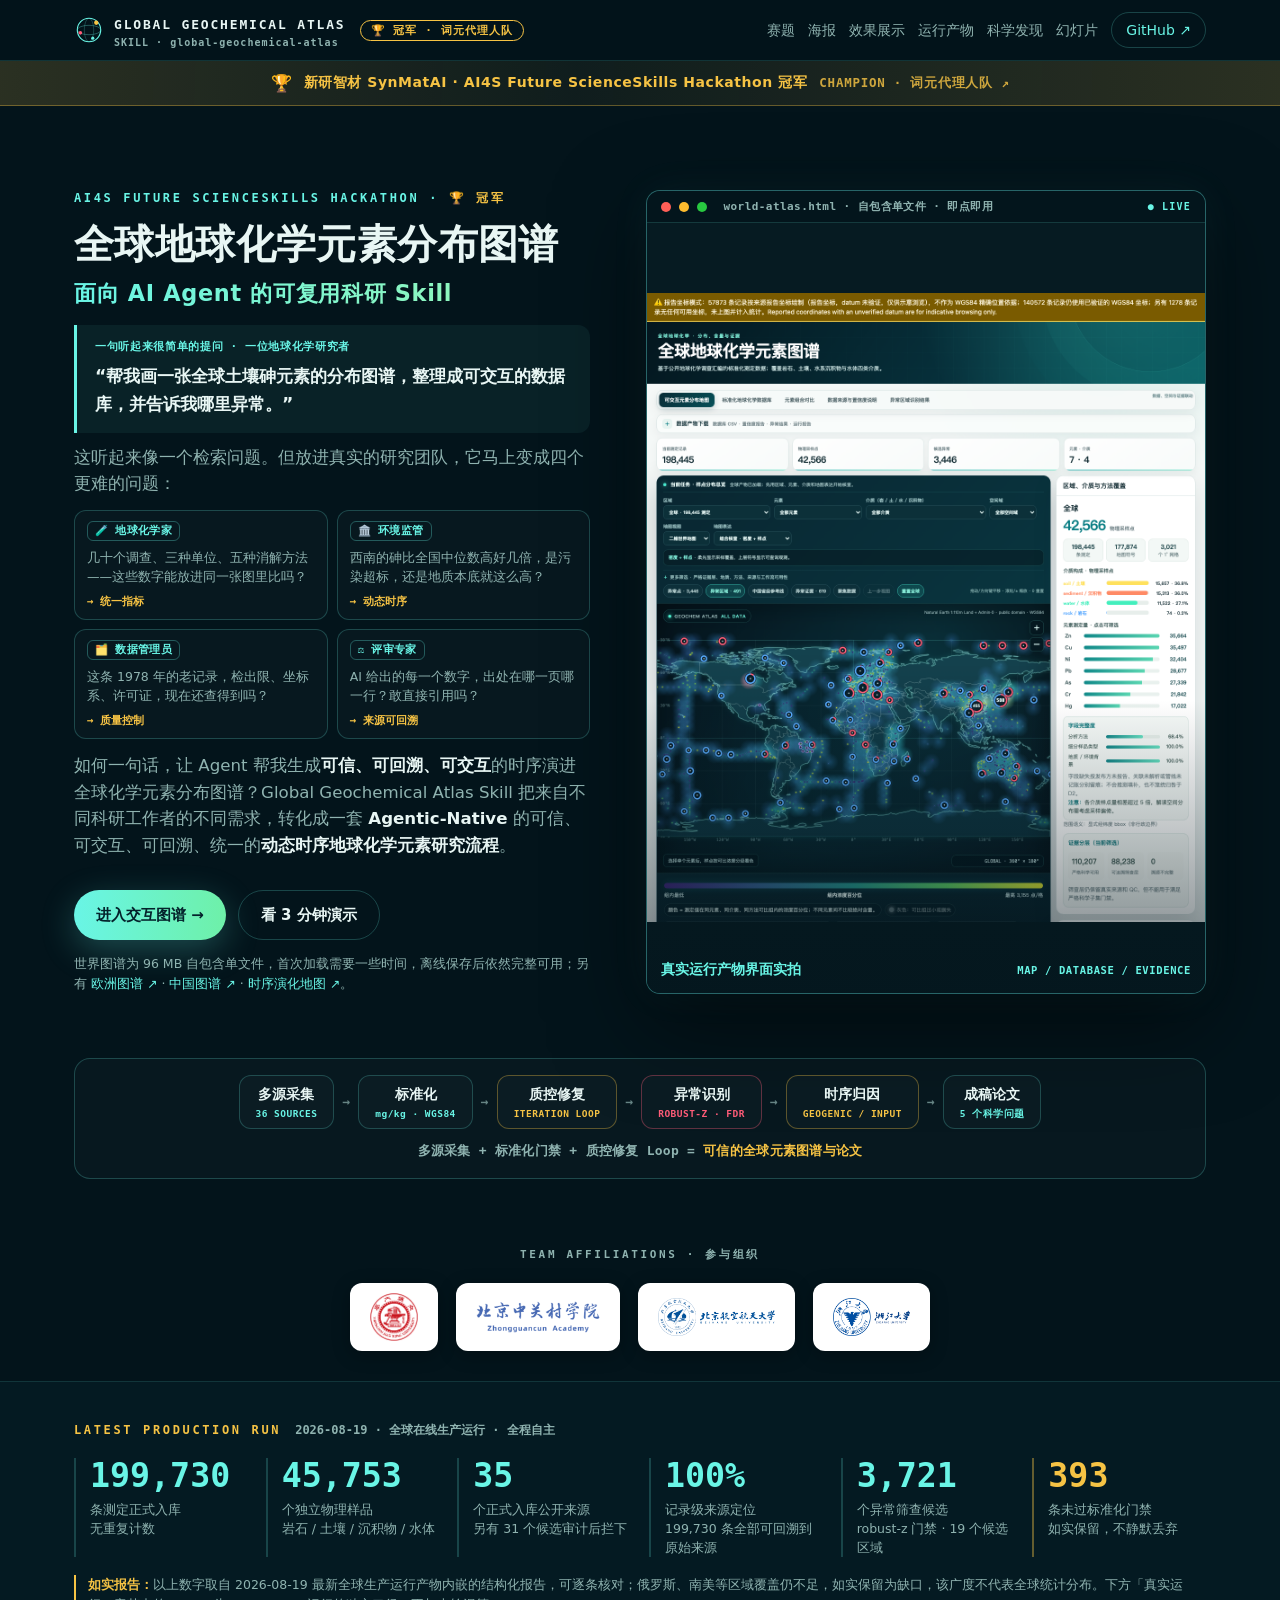
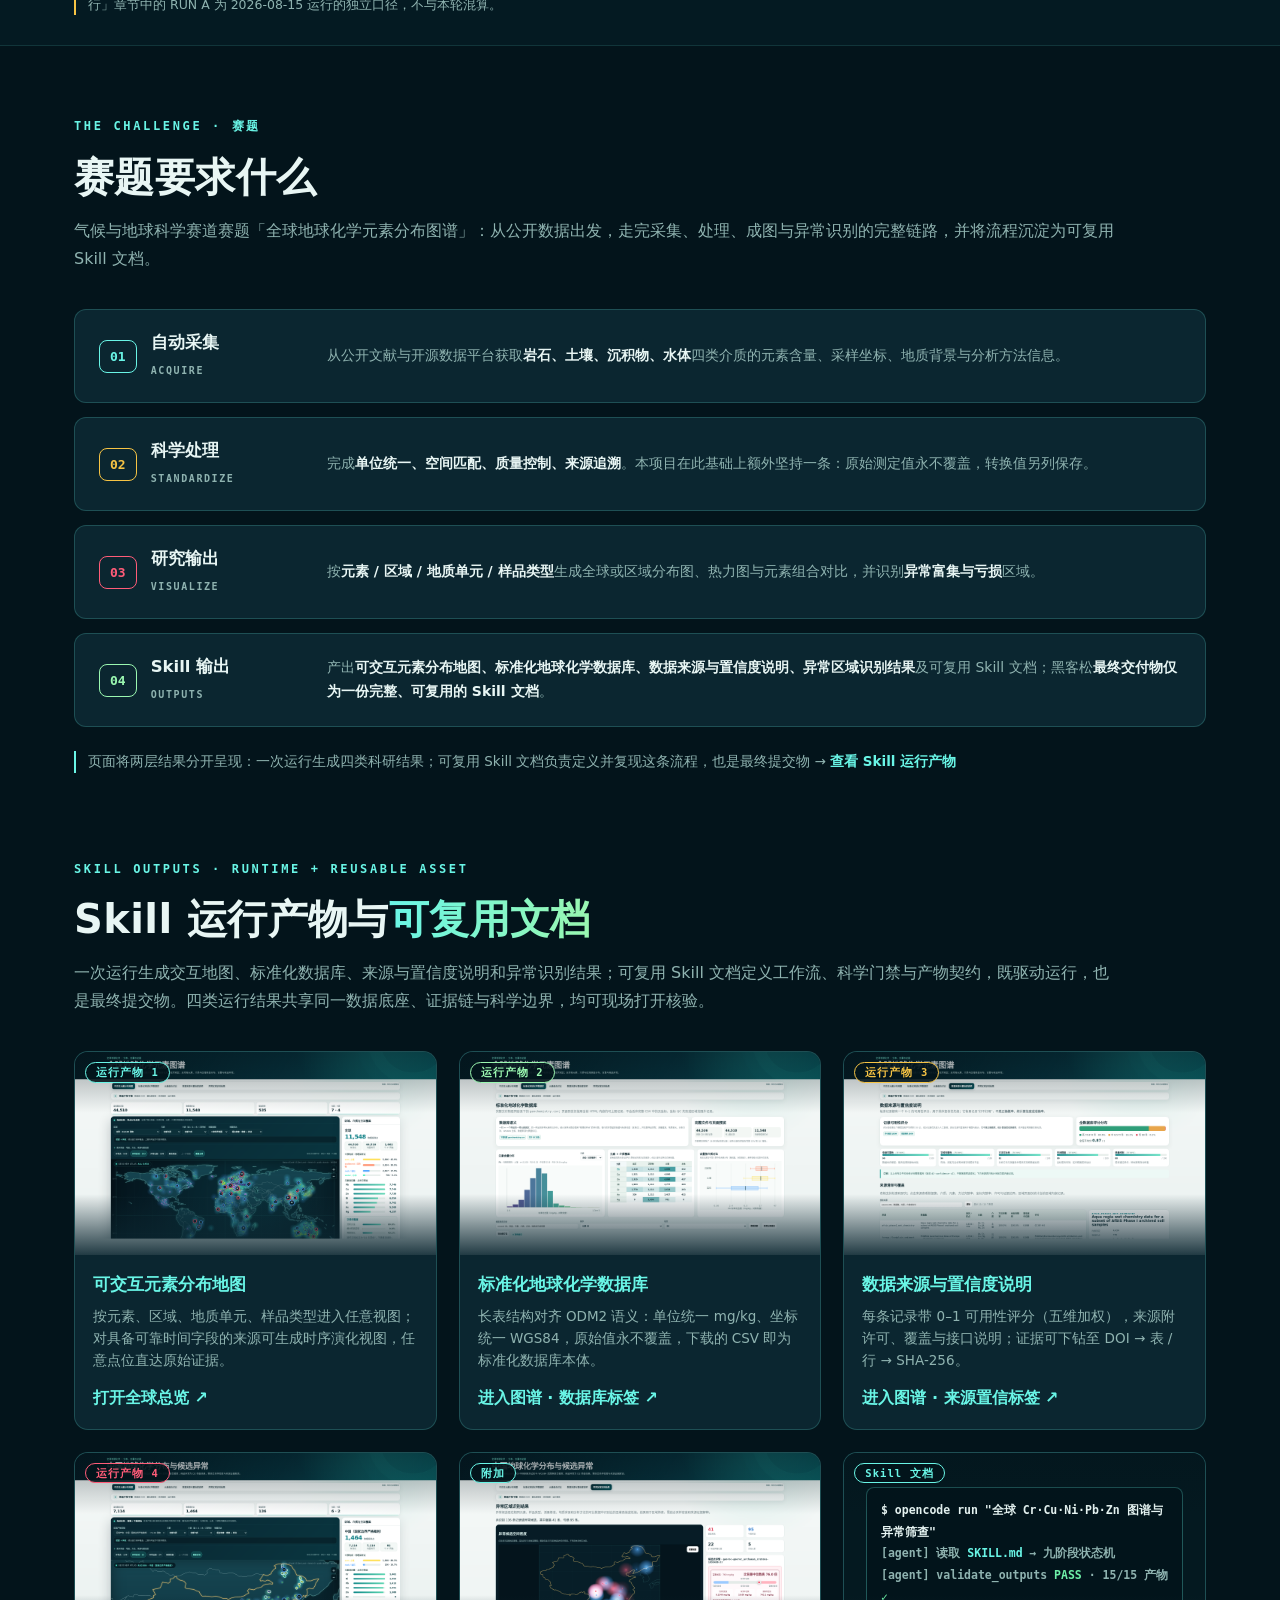
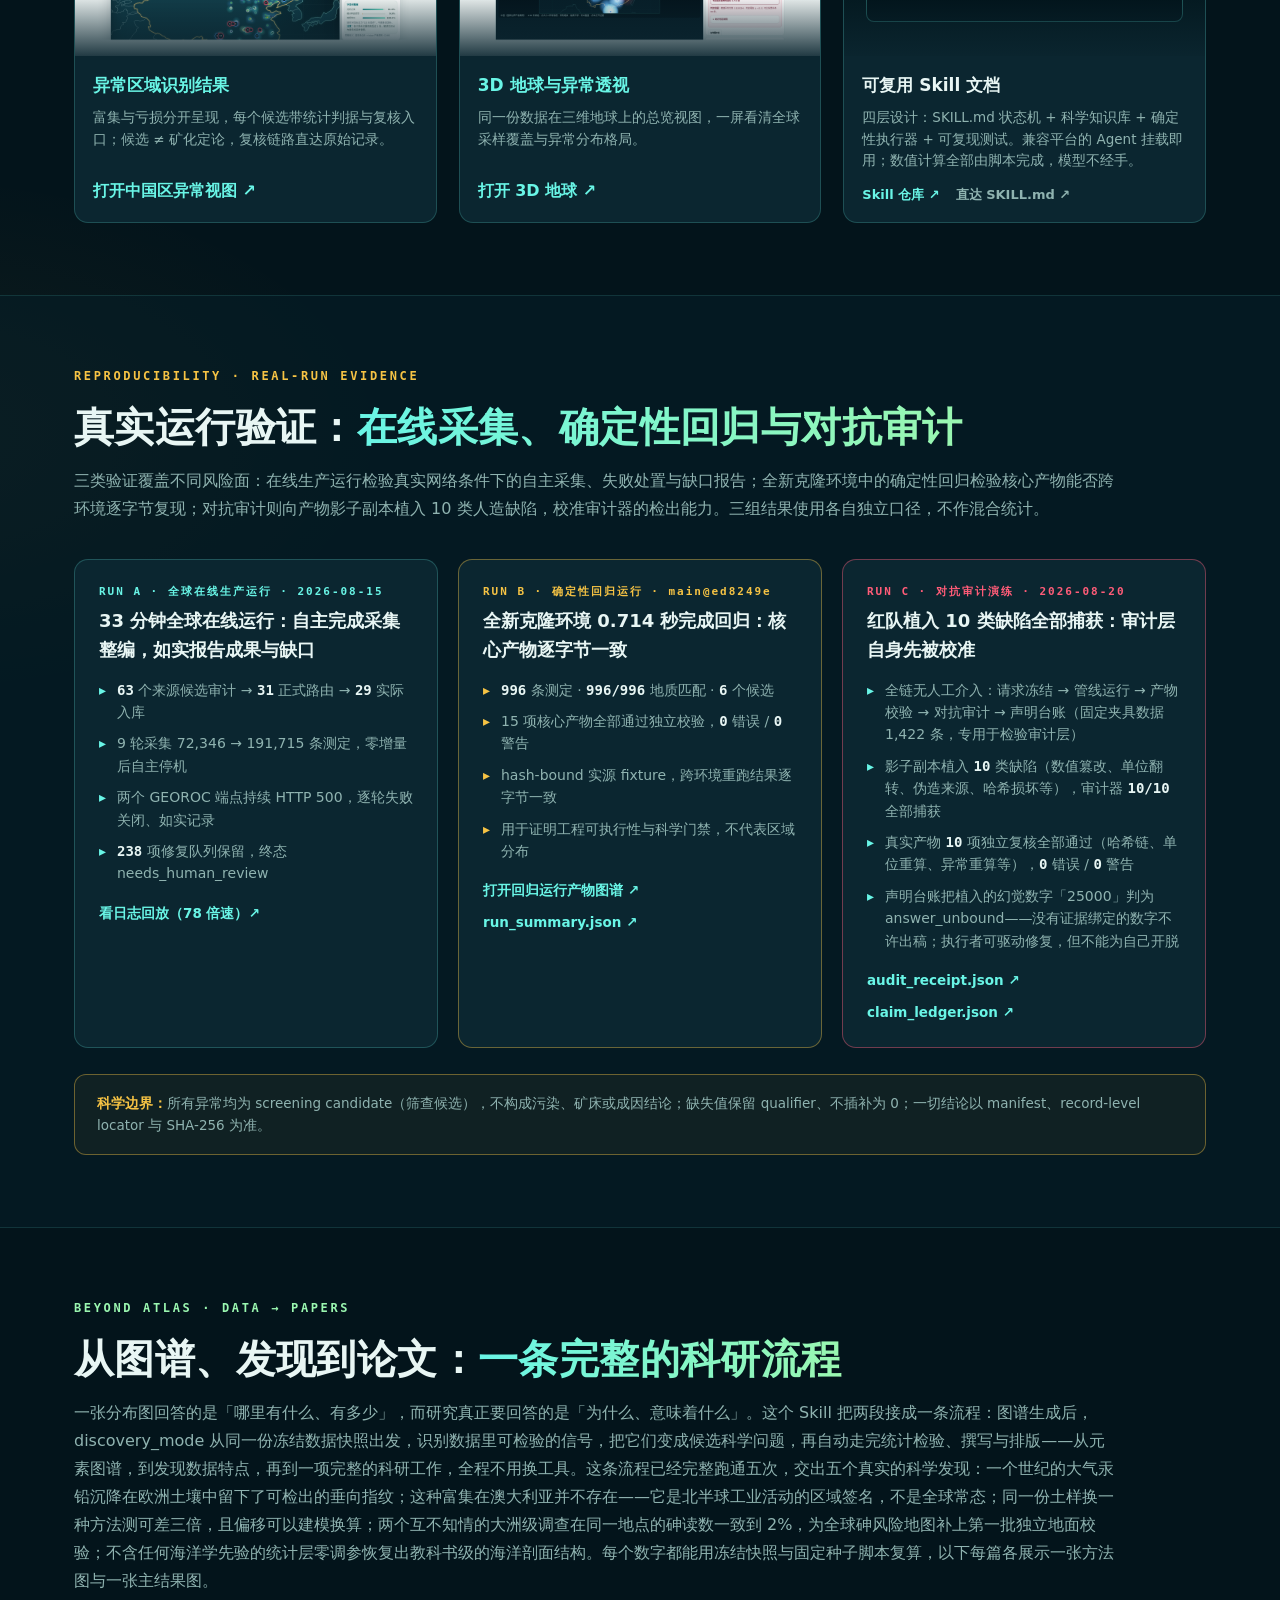
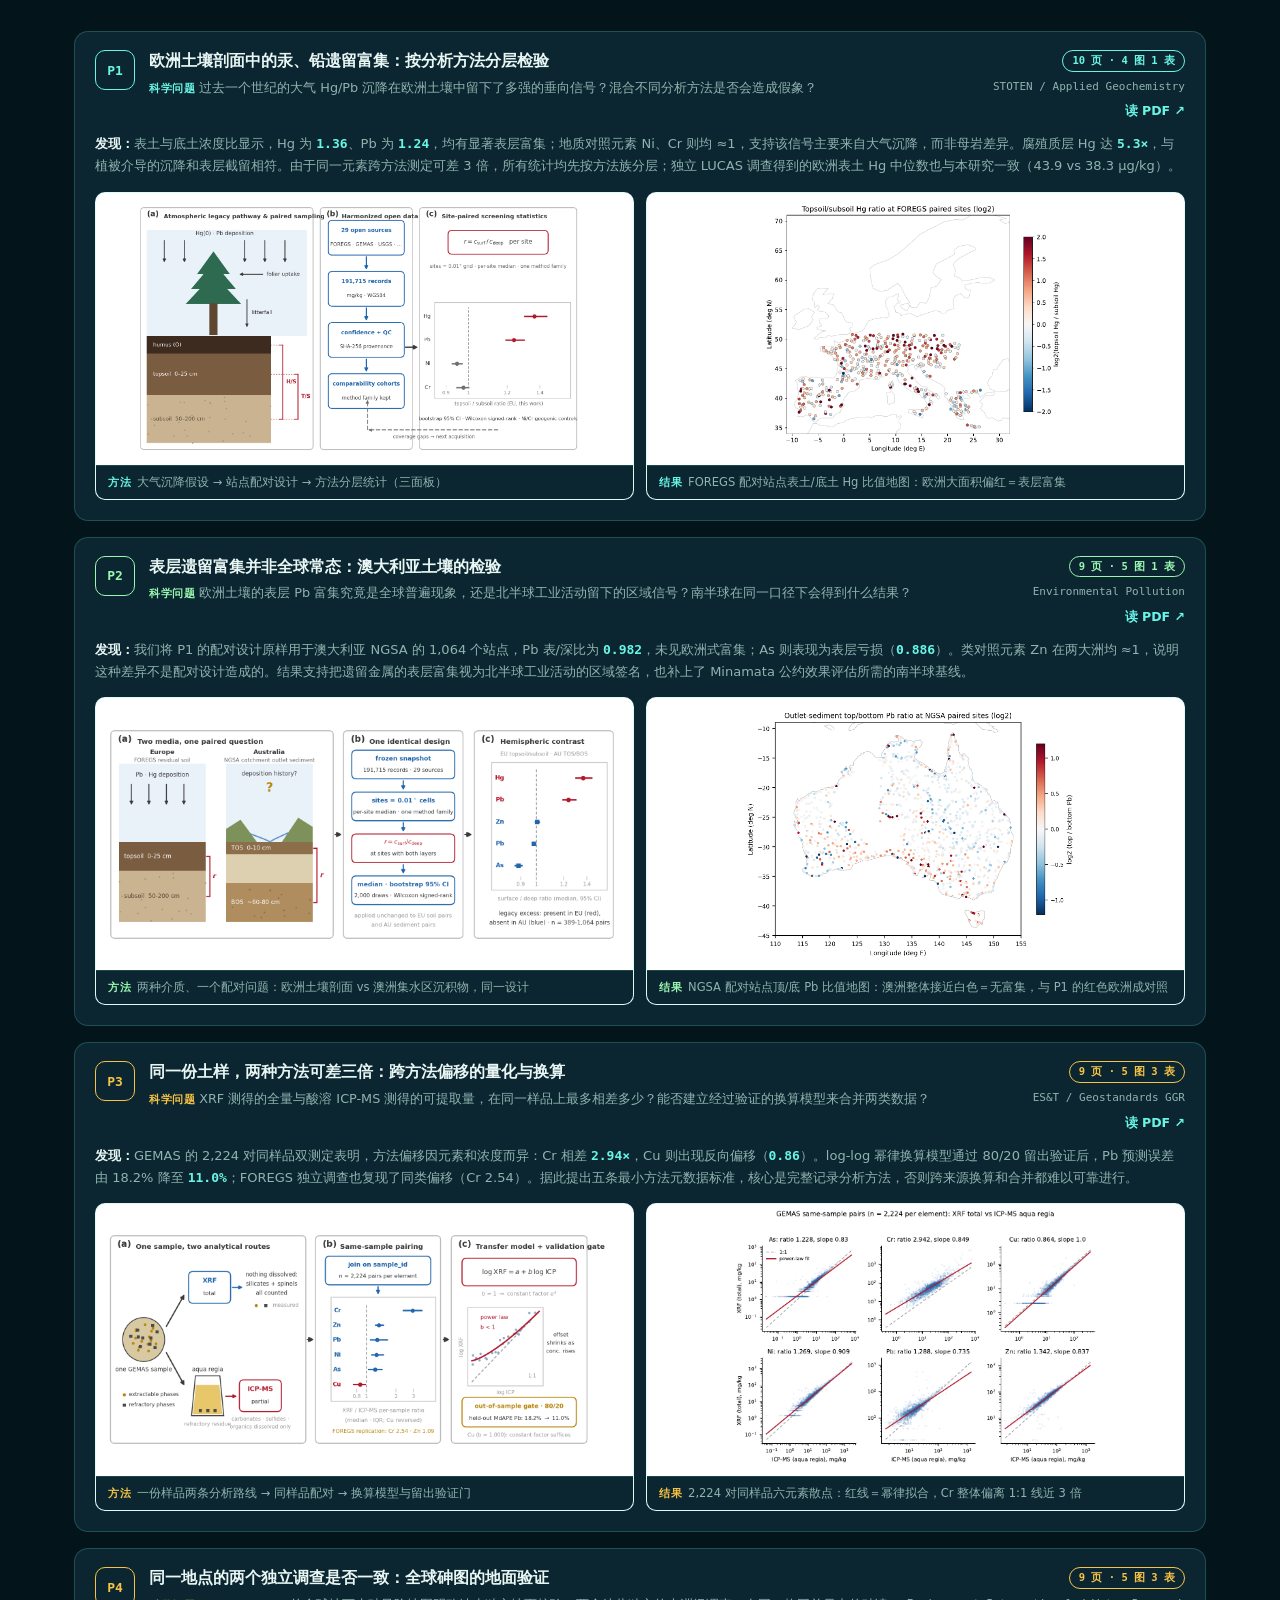
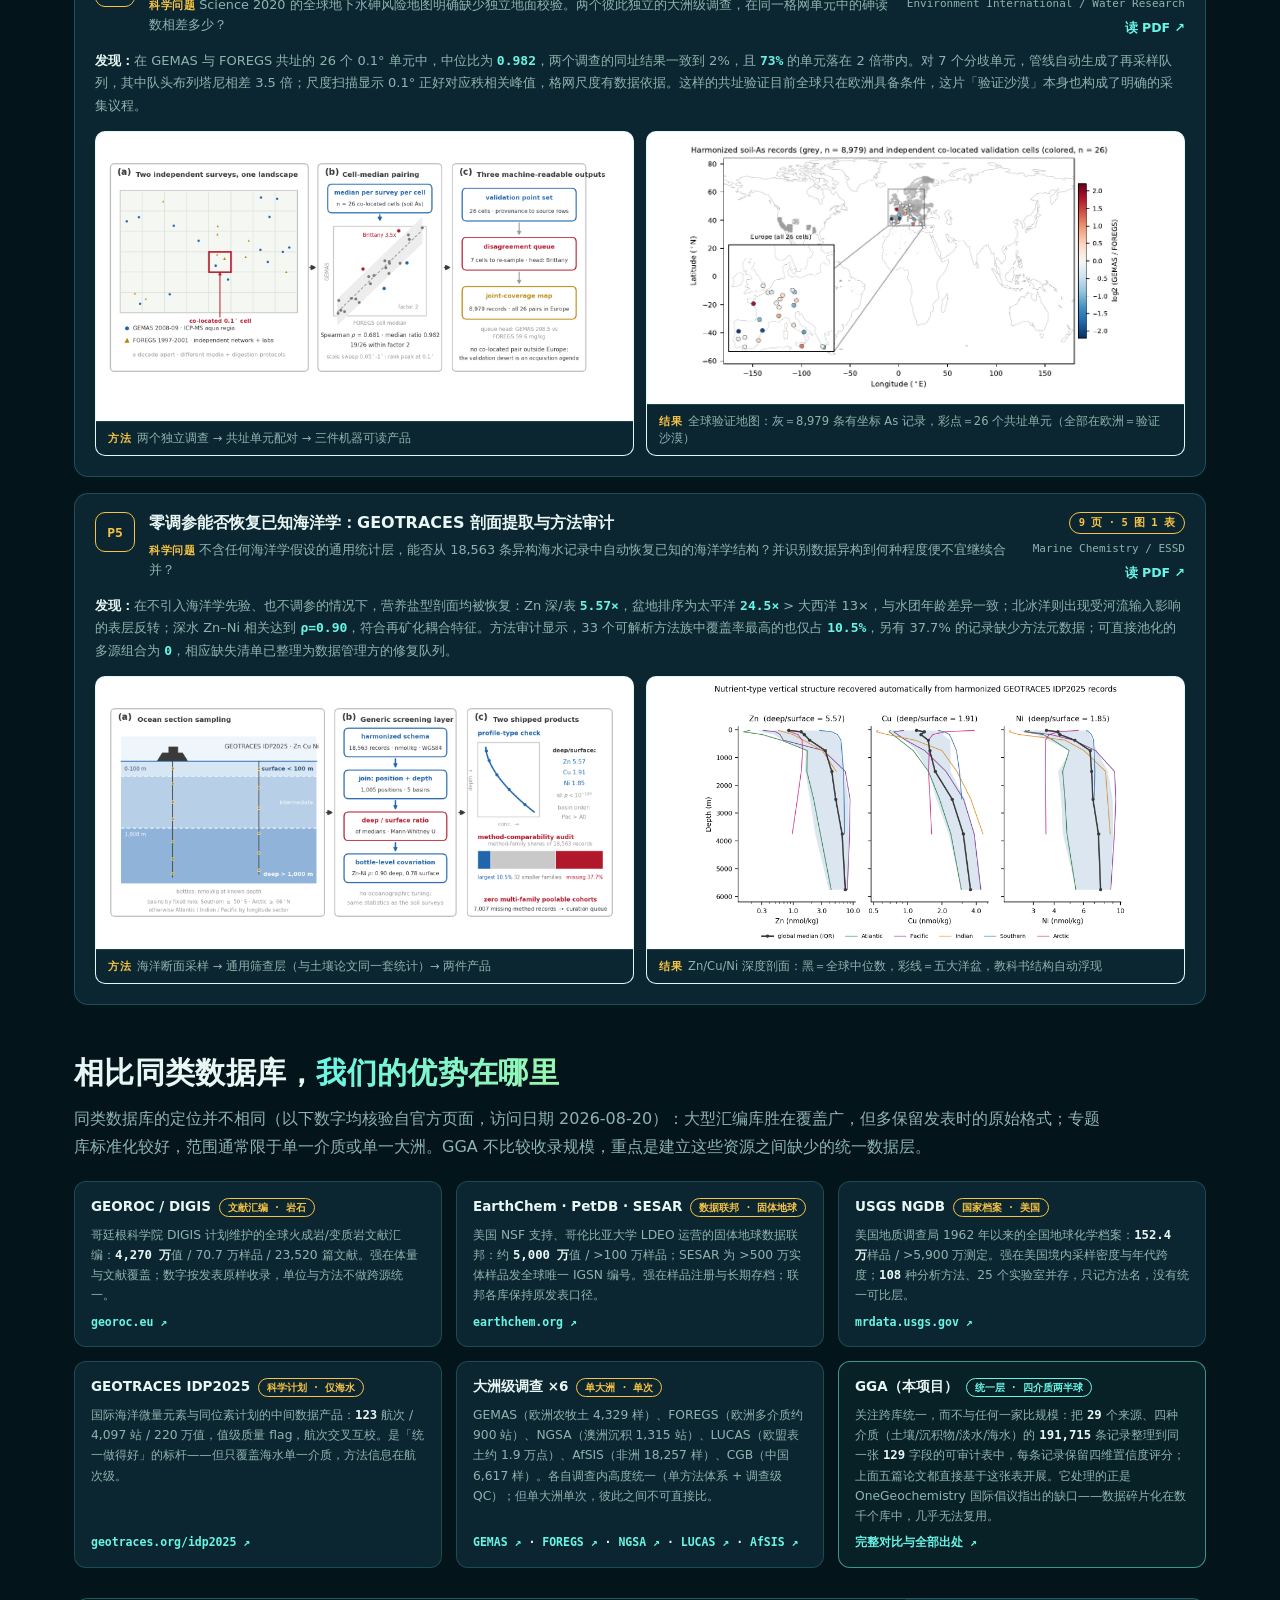
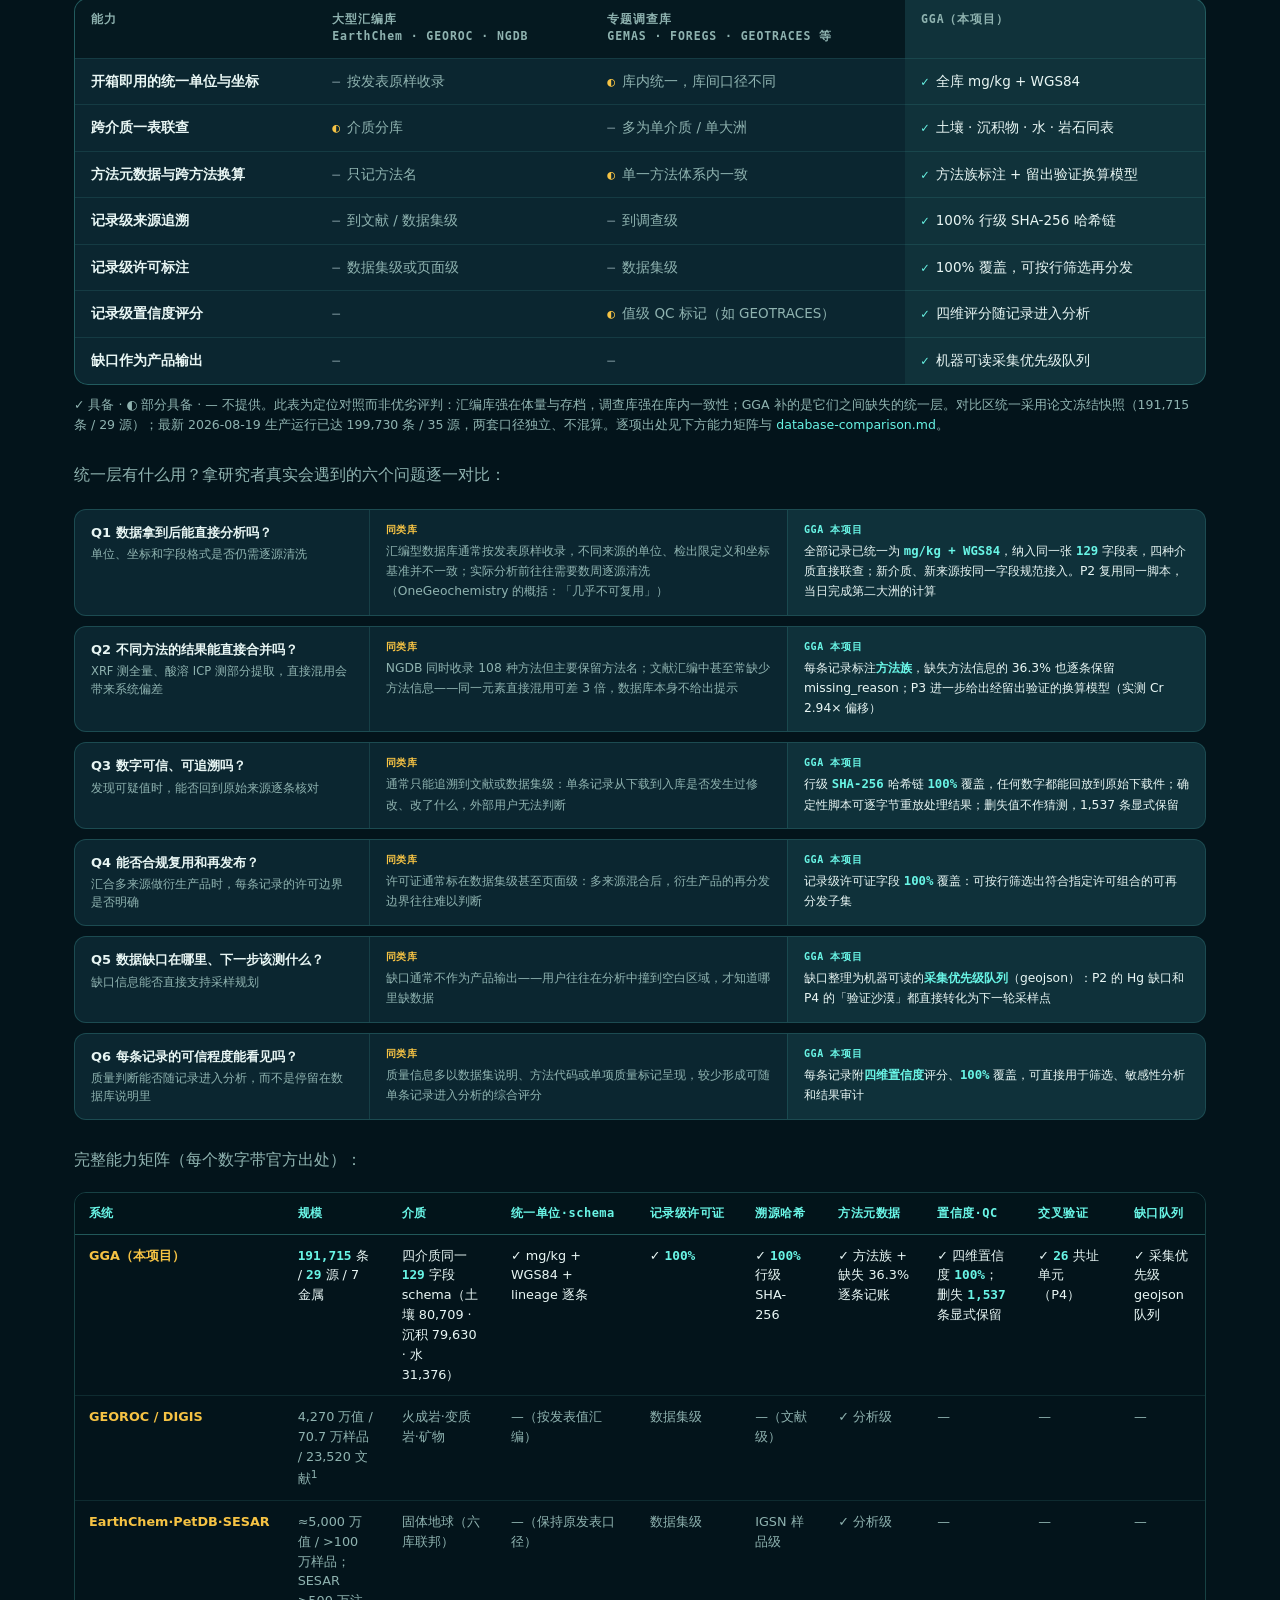
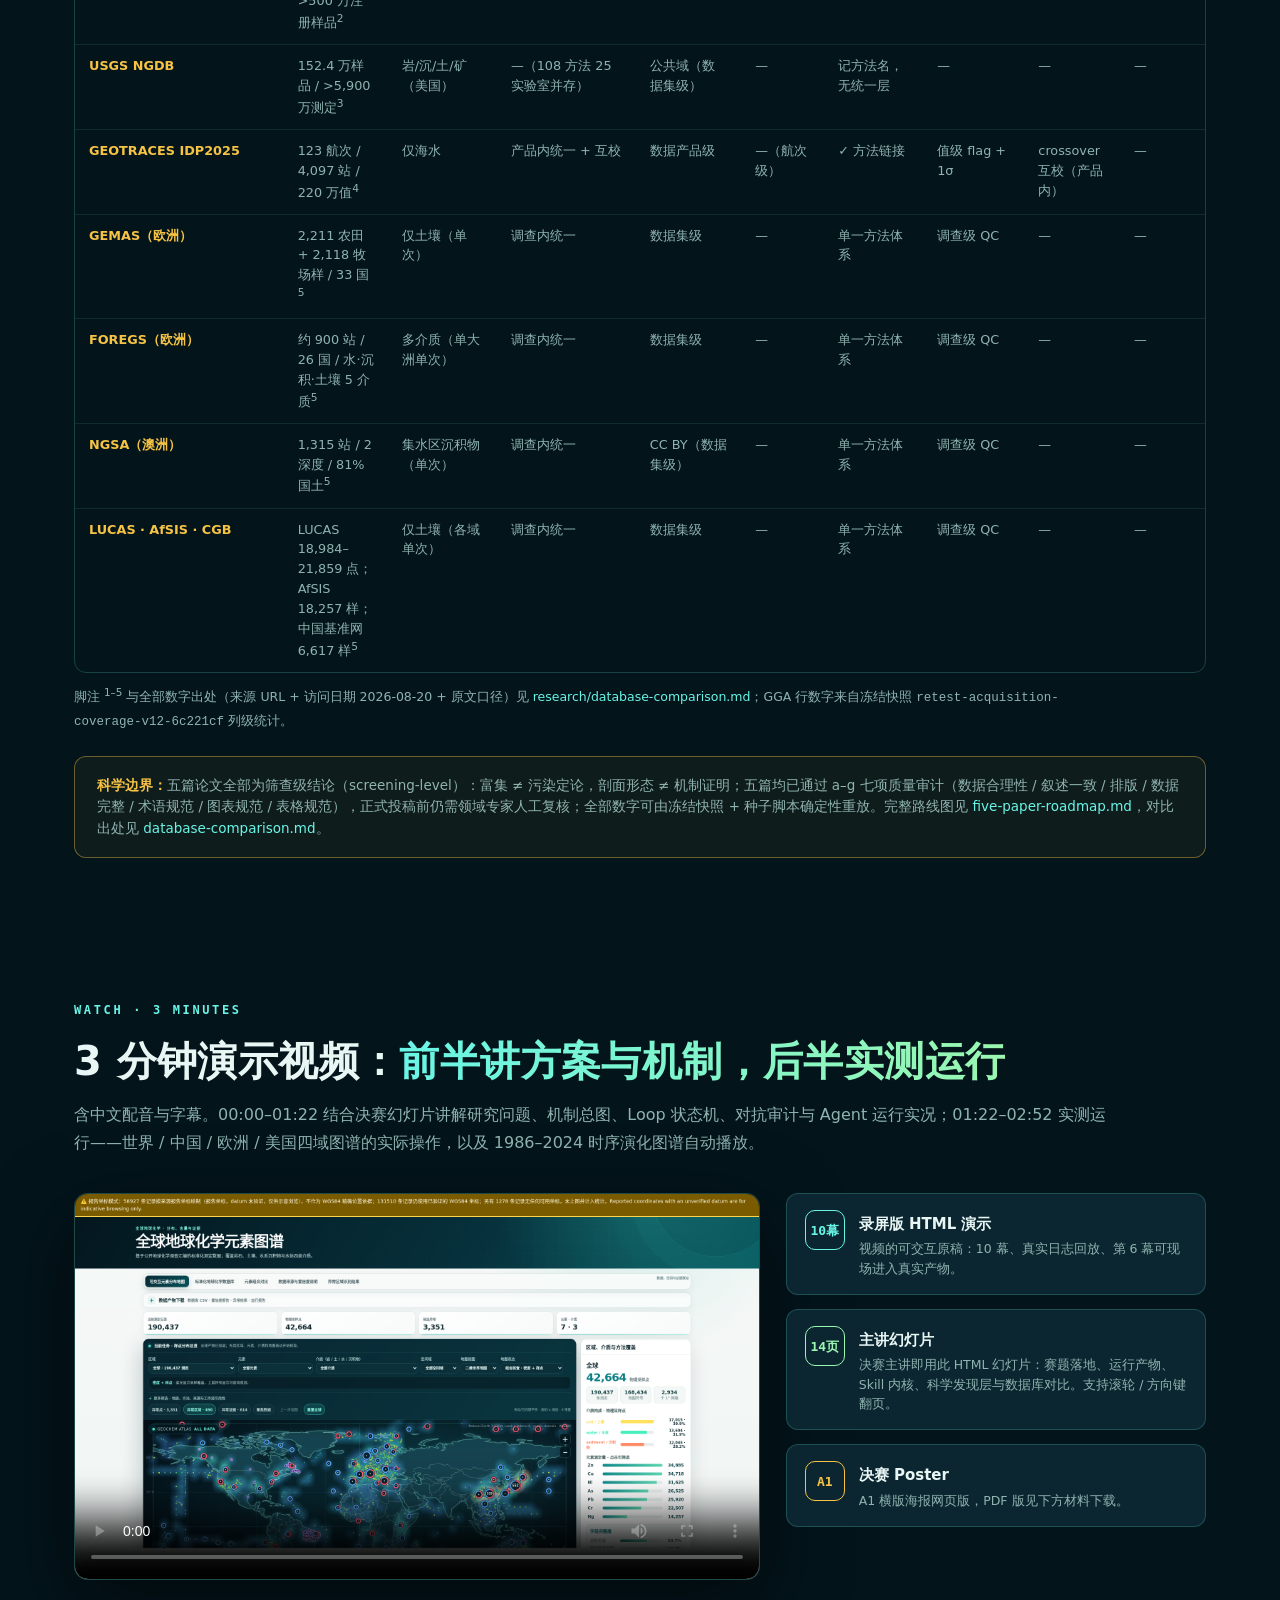
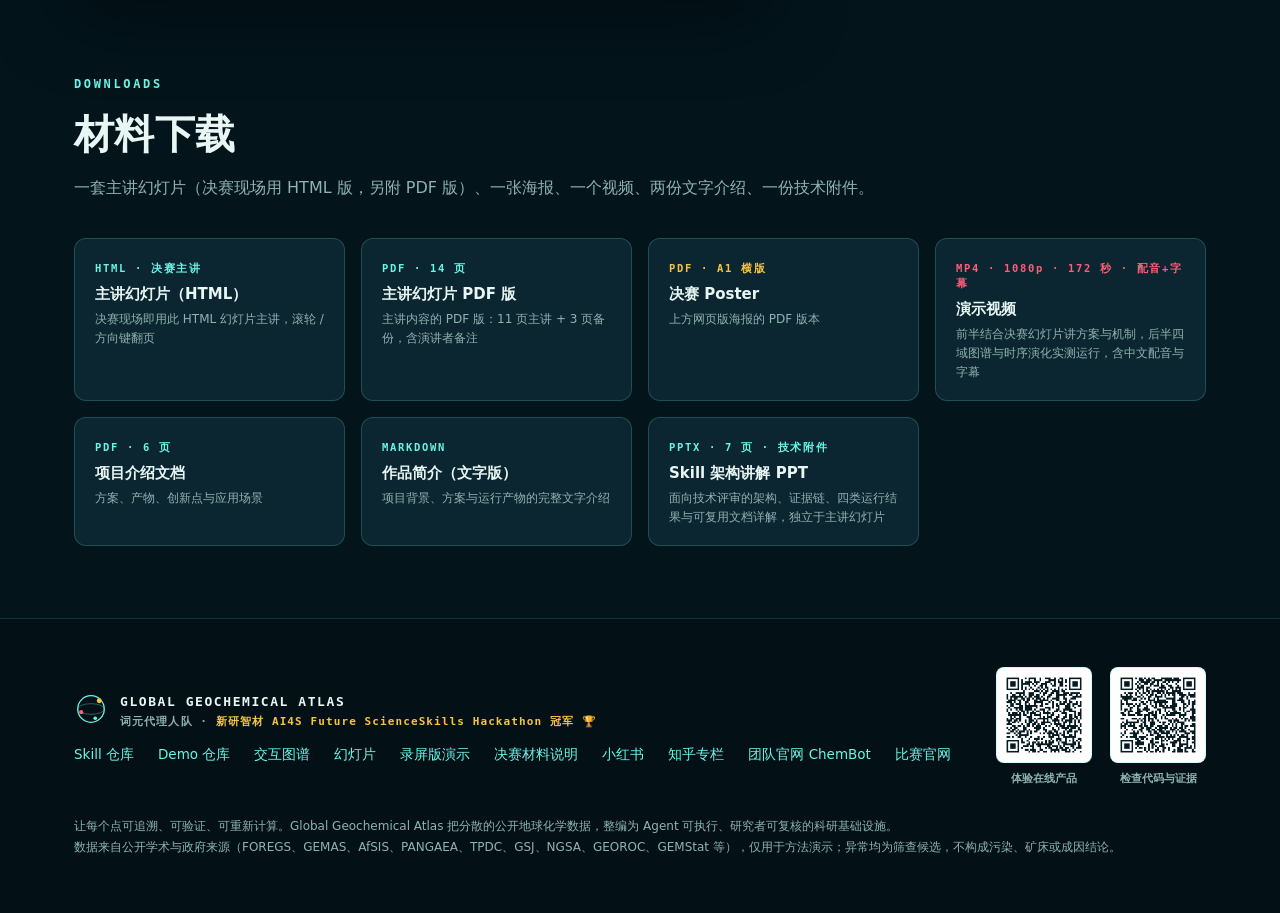
==== commit 110bf162: "Tidy hero layout (2x2 question cards, full-width pipeline band); add narrated demo video with Chines" ====
--- a/index.html
+++ b/index.html
@@ -110,23 +110,26 @@
   @media (max-width: 960px) { .hero h1, .hero h1 .h1-sub { white-space: normal; } }
   .hero .sub { margin-top: 18px; color: var(--muted); font-size: clamp(15px, 1.3vw, 17px); max-width: 520px; }
   .hero .sub b { color: var(--ink); font-weight: 700; }
-  .pain-list { margin: 12px 0 0; padding: 0; list-style: none; display: flex; flex-direction: column; gap: 7px; }
-  .pain-list li { display: flex; gap: 9px; align-items: baseline; color: var(--muted); font-size: 13.5px; line-height: 1.55; }
-  .pain-list .role { flex: none; font: 700 10.5px/1.7 var(--mono); color: var(--mint); letter-spacing: .04em; border: 1px solid rgba(105,245,230,.3); border-radius: 6px; padding: 0 7px; }
-  .pain-list .pl-tag { font: 700 11px/1.5 var(--mono); color: var(--gold); margin-left: 6px; white-space: nowrap; }
   .hero-quote { margin-top: 18px; padding: 14px 18px; border-left: 3px solid var(--mint); border-radius: 0 12px 12px 0; background: rgba(105,245,230,.06); max-width: 540px; }
   .hero-quote .q-who { display: block; font: 700 11px/1.5 var(--mono); color: var(--mint); letter-spacing: .06em; margin-bottom: 6px; font-style: normal; }
   .hero-quote p { margin: 0; color: var(--ink); font-size: clamp(15px, 1.35vw, 17.5px); font-weight: 700; line-height: 1.65; }
-  .hero-flow { display: flex; flex-wrap: wrap; align-items: center; gap: 6px; margin-top: 22px; max-width: 560px; }
-  .hero-flow i { font-style: normal; color: var(--muted); font: 700 12px/1 var(--mono); opacity: .7; }
-  .hf-step { --fc: var(--mint); display: inline-flex; flex-direction: column; align-items: center; gap: 2px; padding: 6px 10px; border: 1px solid var(--line); border-radius: 10px; background: rgba(255,255,255,.02); }
-  .hf-step b { font-size: 12.5px; font-weight: 780; color: var(--ink); white-space: nowrap; }
-  .hf-step small { font: 650 8.5px/1.3 var(--mono); color: var(--fc); letter-spacing: .04em; white-space: nowrap; }
+  .pain-grid { display: grid; grid-template-columns: 1fr 1fr; gap: 9px; margin-top: 12px; max-width: 560px; }
+  .pain-card { border: 1px solid var(--line); border-radius: 12px; padding: 10px 12px; background: rgba(255,255,255,.02); display: flex; flex-direction: column; }
+  .pain-card .role { align-self: flex-start; font: 700 10.5px/1.7 var(--mono); color: var(--mint); letter-spacing: .04em; border: 1px solid rgba(105,245,230,.3); border-radius: 6px; padding: 0 7px; }
+  .pain-card p { margin: 7px 0 0; color: var(--muted); font-size: 12.5px; line-height: 1.55; flex: 1; }
+  .pain-card .pl-tag { display: block; margin-top: 7px; font: 700 11px/1.4 var(--mono); color: var(--gold); }
+  @media (max-width: 520px) { .pain-grid { grid-template-columns: 1fr; } }
+  .hero-band { grid-column: 1 / -1; margin-top: 8px; padding: 16px 22px; border: 1px solid var(--line); border-radius: 16px; background: rgba(255,255,255,.02); display: flex; flex-direction: column; gap: 12px; align-items: center; }
+  .hero-flow { display: flex; flex-wrap: wrap; justify-content: center; align-items: stretch; gap: 8px; }
+  .hero-flow i { font-style: normal; color: var(--muted); font: 700 13px/1 var(--mono); opacity: .7; align-self: center; }
+  .hf-step { --fc: var(--mint); display: inline-flex; flex-direction: column; align-items: center; justify-content: center; gap: 3px; padding: 8px 16px; border: 1px solid var(--line); border-radius: 12px; background: rgba(255,255,255,.02); }
+  .hf-step b { font-size: 13.5px; font-weight: 780; color: var(--ink); white-space: nowrap; }
+  .hf-step small { font: 650 9.5px/1.3 var(--mono); color: var(--fc); letter-spacing: .05em; white-space: nowrap; }
   .hf-step.gold { --fc: var(--gold); border-color: rgba(246,195,68,.35); }
   .hf-step.red { --fc: var(--red); border-color: rgba(255,92,120,.35); }
   a.hf-step { transition: border-color .2s, transform .2s; }
   a.hf-step:hover { border-color: var(--fc); transform: translateY(-2px); }
-  .hero-formula { margin: 12px 0 0; font: 650 12.5px/1.6 var(--mono); color: var(--muted); letter-spacing: .02em; }
+  .hero-formula { margin: 0; font: 650 13px/1.6 var(--mono); color: var(--muted); letter-spacing: .02em; text-align: center; }
   .hero-formula b { color: var(--gold); font-weight: 750; }
   .chip-row { display: flex; flex-wrap: wrap; gap: 8px; margin-top: 22px; }
   .chip { padding: 5px 12px; border: 1px solid var(--line); border-radius: 999px; color: var(--muted); font: 650 12px/1.4 var(--mono); }
@@ -408,13 +411,27 @@
         <p>“帮我画一张全球土壤砷元素的分布图谱，整理成可交互的数据库，并告诉我哪里异常。”</p>
       </div>
       <p class="sub" style="margin-top:12px">这听起来像一个检索问题。但放进真实的研究团队，它马上变成四个更难的问题：</p>
-      <ul class="pain-list">
-        <li><span class="role">🧪 地球化学家</span><span>几十个调查、三种单位、五种消解方法——这些数字能放进同一张图里比吗？<em class="pl-tag">→ 统一指标</em></span></li>
-        <li><span class="role">🏛️ 环境监管</span><span>西南的砷比全国中位数高好几倍，是污染超标，还是地质本底就这么高？<em class="pl-tag">→ 动态时序</em></span></li>
-        <li><span class="role">🗂️ 数据管理员</span><span>这条 1978 年的老记录，检出限、坐标系、许可证，现在还查得到吗？<em class="pl-tag">→ 质量控制</em></span></li>
-        <li><span class="role">⚖️ 评审专家</span><span>AI 给出的每一个数字，出处在哪一页哪一行？敢直接引用吗？<em class="pl-tag">→ 来源可回溯</em></span></li>
-      </ul>
+      <div class="pain-grid">
+        <div class="pain-card"><span class="role">🧪 地球化学家</span><p>几十个调查、三种单位、五种消解方法——这些数字能放进同一张图里比吗？</p><em class="pl-tag">→ 统一指标</em></div>
+        <div class="pain-card"><span class="role">🏛️ 环境监管</span><p>西南的砷比全国中位数高好几倍，是污染超标，还是地质本底就这么高？</p><em class="pl-tag">→ 动态时序</em></div>
+        <div class="pain-card"><span class="role">🗂️ 数据管理员</span><p>这条 1978 年的老记录，检出限、坐标系、许可证，现在还查得到吗？</p><em class="pl-tag">→ 质量控制</em></div>
+        <div class="pain-card"><span class="role">⚖️ 评审专家</span><p>AI 给出的每一个数字，出处在哪一页哪一行？敢直接引用吗？</p><em class="pl-tag">→ 来源可回溯</em></div>
+      </div>
       <p class="sub" style="margin-top:14px">如何一句话，让 Agent 帮我生成<b>可信、可回溯、可交互</b>的时序演进全球化学元素分布图谱？Global Geochemical Atlas Skill 把来自不同科研工作者的不同需求，转化成一套 <b>Agentic-Native</b> 的可信、可交互、可回溯、统一的<b>动态时序地球化学元素研究流程</b>。</p>
+      <div class="cta-row">
+        <a class="btn primary" href="live/world-atlas.html">进入交互图谱 →</a>
+        <a class="btn ghost" href="#video">看 3 分钟演示</a>
+      </div>
+      <p class="hero-note">世界图谱为 96 MB 自包含单文件，首次加载需要一些时间，离线保存后依然完整可用；另有 <a href="live/europe-atlas.html" target="_blank" rel="noopener">欧洲图谱 ↗</a> · <a href="live/china-atlas.html" target="_blank" rel="noopener">中国图谱 ↗</a> · <a href="live/world-temporal.html" target="_blank" rel="noopener">时序演化地图 ↗</a>。</p>
+    </div>
+    <a class="browser-card fx" href="live/world-atlas.html" aria-label="打开世界交互图谱">
+      <div class="browser-bar"><i></i><i></i><i></i><span>world-atlas.html · 自包含单文件 · 即点即用</span><em>● LIVE</em></div>
+      <div class="shot">
+        <img src="finals/assets/hero-map-1240x1400.png" alt="世界图谱界面截图：198,445 条测定的全球分布、异常候选环标与介质覆盖侧栏" loading="eager">
+        <div class="shot-caption"><b>真实运行产物界面实拍</b><span>MAP / DATABASE / EVIDENCE</span></div>
+      </div>
+    </a>
+    <div class="hero-band fx">
       <div class="hero-flow">
         <span class="hf-step"><b>多源采集</b><small>36 SOURCES</small></span><i>→</i>
         <span class="hf-step"><b>标准化</b><small>mg/kg · WGS84</small></span><i>→</i>
@@ -424,19 +441,7 @@
         <span class="hf-step"><b>成稿论文</b><small>5 个科学问题</small></span>
       </div>
       <p class="hero-formula">多源采集 + 标准化门禁 + 质控修复 Loop = <b>可信的全球元素图谱与论文</b></p>
-      <div class="cta-row">
-        <a class="btn primary" href="live/world-atlas.html">进入交互图谱 →</a>
-        <a class="btn ghost" href="#video">看 3 分钟演示</a>
-      </div>
-      <p class="hero-note">世界图谱为 96 MB 自包含单文件，首次加载需要一些时间，离线保存后依然完整可用；另有 <a href="live/europe-atlas.html" target="_blank" rel="noopener">欧洲图谱 ↗</a> · <a href="live/china-atlas.html" target="_blank" rel="noopener">中国图谱 ↗</a> · <a href="live/world-temporal.html" target="_blank" rel="noopener">时序演化地图 ↗</a>。</p>
-    </div>
-    <a class="browser-card fx" href="live/world-atlas.html" aria-label="打开世界交互图谱">
-      <div class="browser-bar"><i></i><i></i><i></i><span>world-atlas.html · 自包含单文件 · 即点即用</span><em>● LIVE</em></div>
-      <div class="shot">
-        <img src="finals/assets/hero-map-1240x1400.png" alt="世界图谱界面截图：198,445 条测定的全球分布、异常候选环标与介质覆盖侧栏" loading="eager">
-        <div class="shot-caption"><b>真实运行产物界面实拍</b><span>MAP / DATABASE / EVIDENCE</span></div>
-      </div>
-    </a>
+    </div>
   </div>
 </section>
 
@@ -837,13 +842,13 @@
     <div class="fx">
       <div class="eyebrow">Watch · 3 Minutes</div>
       <h2 class="section-title">3 分钟演示视频：<span class="gradient">前半讲方案与机制，后半实测运行</span></h2>
-      <p class="section-sub">00:00–01:22 结合决赛幻灯片讲解研究问题、机制总图、Loop 状态机、对抗审计与 Agent 运行实况；01:22–02:52 实测运行——世界 / 中国 / 欧洲 / 美国四域图谱的实际操作，以及 1986–2024 时序演化图谱自动播放。</p>
+      <p class="section-sub">含中文配音与字幕。00:00–01:22 结合决赛幻灯片讲解研究问题、机制总图、Loop 状态机、对抗审计与 Agent 运行实况；01:22–02:52 实测运行——世界 / 中国 / 欧洲 / 美国四域图谱的实际操作，以及 1986–2024 时序演化图谱自动播放。</p>
     </div>
     <div class="media-grid">
       <div class="fx">
         <div class="video-shell">
           <video controls preload="metadata" poster="finals/assets/global-run-map-1920x1080.png">
-            <source src="finals/Global-Geochemical-Atlas-Final-Demo-Silent-Preview.mp4" type="video/mp4">
+            <source src="finals/Global-Geochemical-Atlas-Final-Demo.mp4" type="video/mp4">
             您的浏览器不支持视频播放，可直接下载观看。
           </video>
         </div>
@@ -877,7 +882,7 @@
       <a class="mat fx" href="slides.html"><span class="kind">HTML · 决赛主讲</span><b>主讲幻灯片（HTML）</b><span>决赛现场即用此 HTML 幻灯片主讲，滚轮 / 方向键翻页</span></a>
       <a class="mat fx" href="finals/Global-Geochemical-Atlas-Final-Pitch.pdf"><span class="kind">PDF · 14 页</span><b>主讲幻灯片 PDF 版</b><span>主讲内容的 PDF 版：11 页主讲 + 3 页备份，含演讲者备注</span></a>
       <a class="mat fx" href="finals/Global-Geochemical-Atlas-Poster.pdf" style="--c:var(--gold)"><span class="kind">PDF · A1 横版</span><b>决赛 Poster</b><span>上方网页版海报的 PDF 版本</span></a>
-      <a class="mat fx" href="finals/Global-Geochemical-Atlas-Final-Demo-Silent-Preview.mp4" style="--c:var(--red)"><span class="kind">MP4 · 1080p · 172 秒</span><b>演示视频</b><span>前半结合决赛幻灯片讲方案与机制，后半四域图谱与时序演化实测运行</span></a>
+      <a class="mat fx" href="finals/Global-Geochemical-Atlas-Final-Demo.mp4" style="--c:var(--red)"><span class="kind">MP4 · 1080p · 172 秒 · 配音+字幕</span><b>演示视频</b><span>前半结合决赛幻灯片讲方案与机制，后半四域图谱与时序演化实测运行，含中文配音与字幕</span></a>
       <a class="mat fx" href="Global-Geochemical-Atlas-Introduction.pdf"><span class="kind">PDF · 6 页</span><b>项目介绍文档</b><span>方案、产物、创新点与应用场景</span></a>
       <a class="mat fx" href="作品简介.md"><span class="kind">MARKDOWN</span><b>作品简介（文字版）</b><span>项目背景、方案与运行产物的完整文字介绍</span></a>
       <a class="mat fx" href="Global-Geochemical-Atlas-Demo.pptx"><span class="kind">PPTX · 7 页 · 技术附件</span><b>Skill 架构讲解 PPT</b><span>面向技术评审的架构、证据链、四类运行结果与可复用文档详解，独立于主讲幻灯片</span></a>
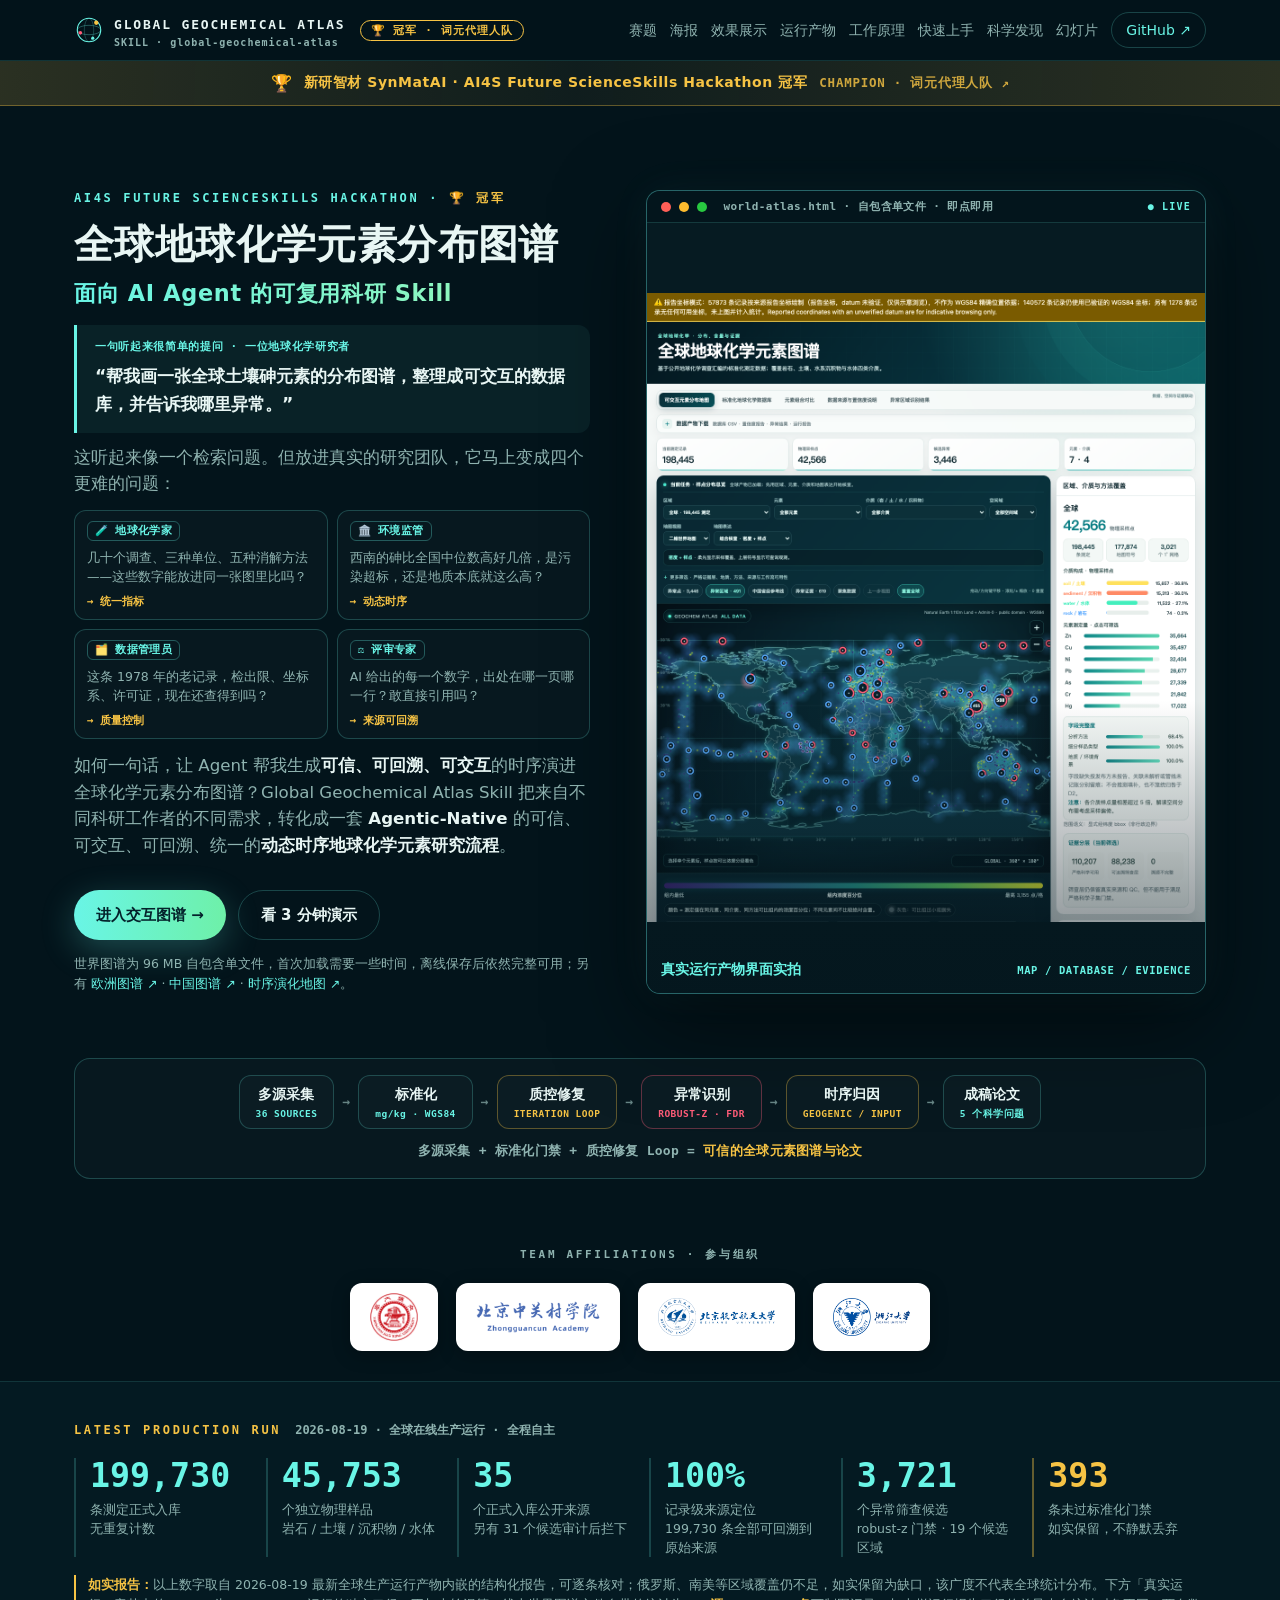
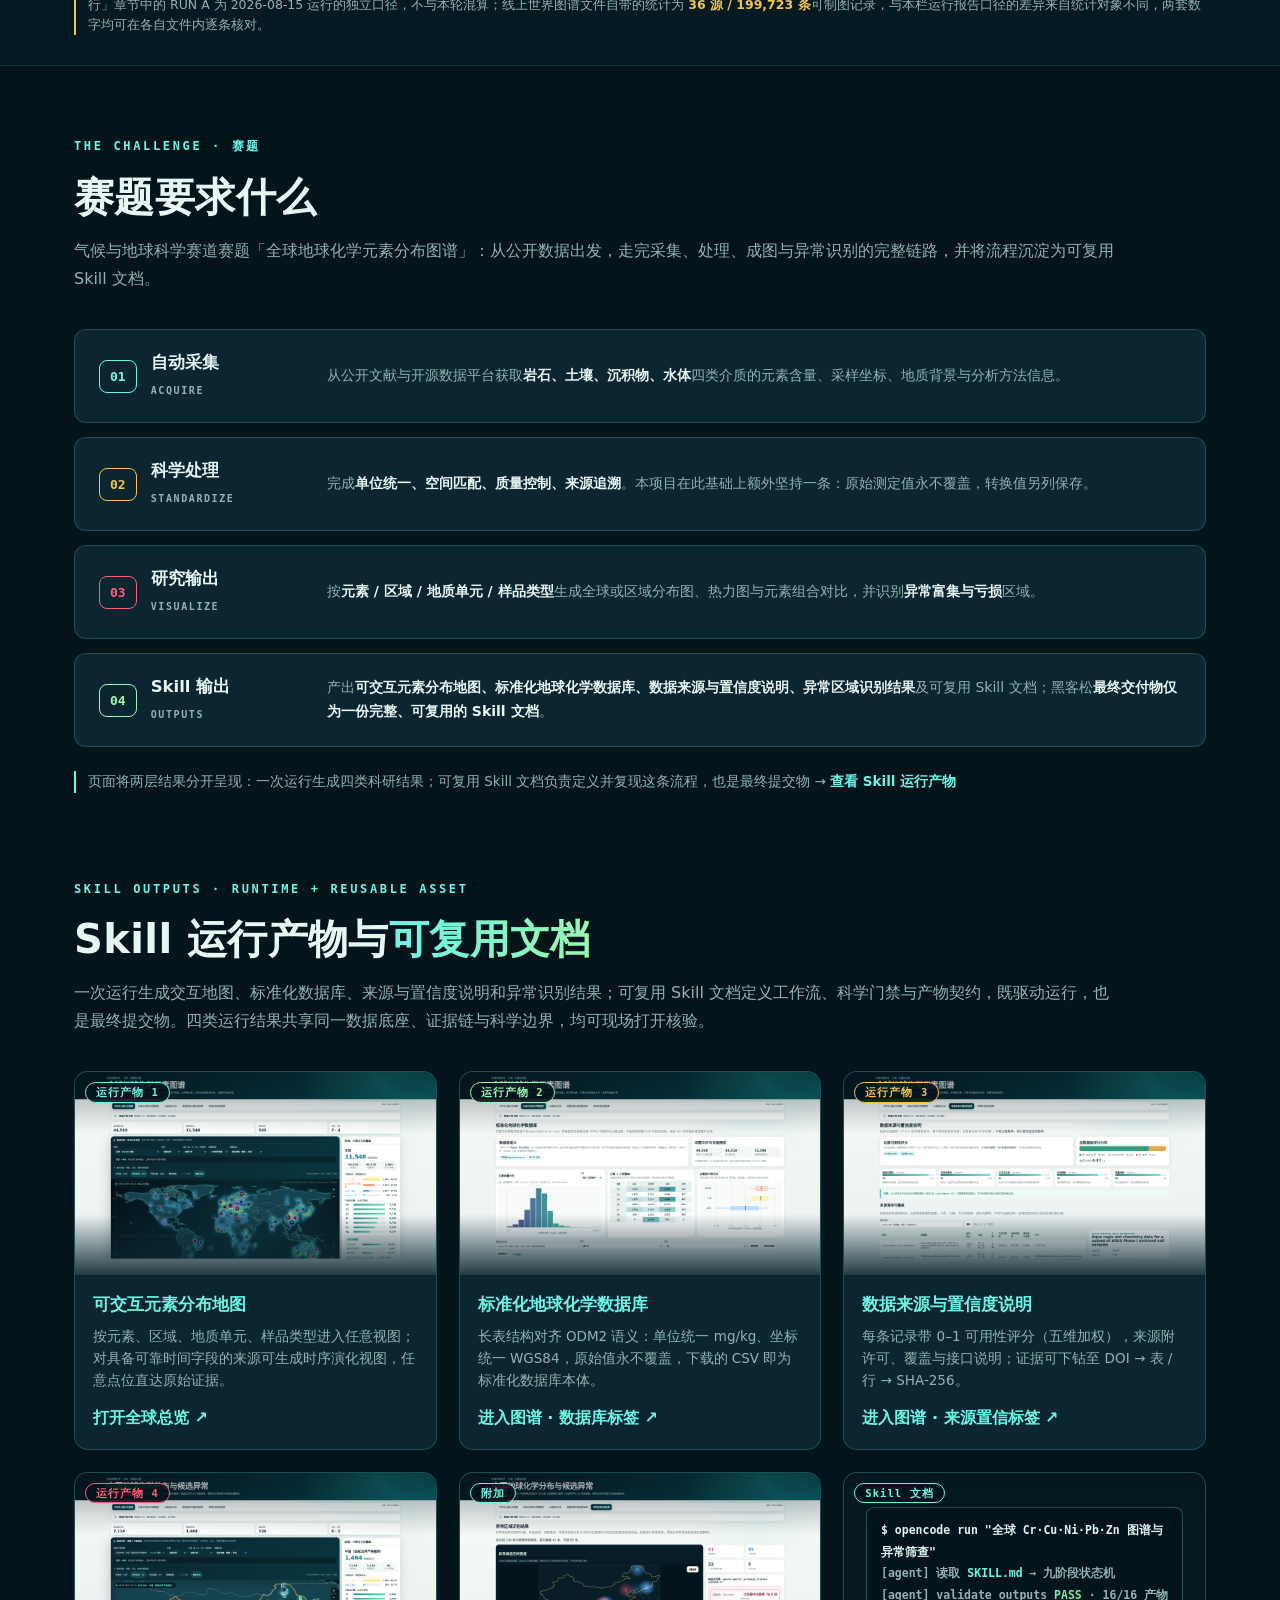
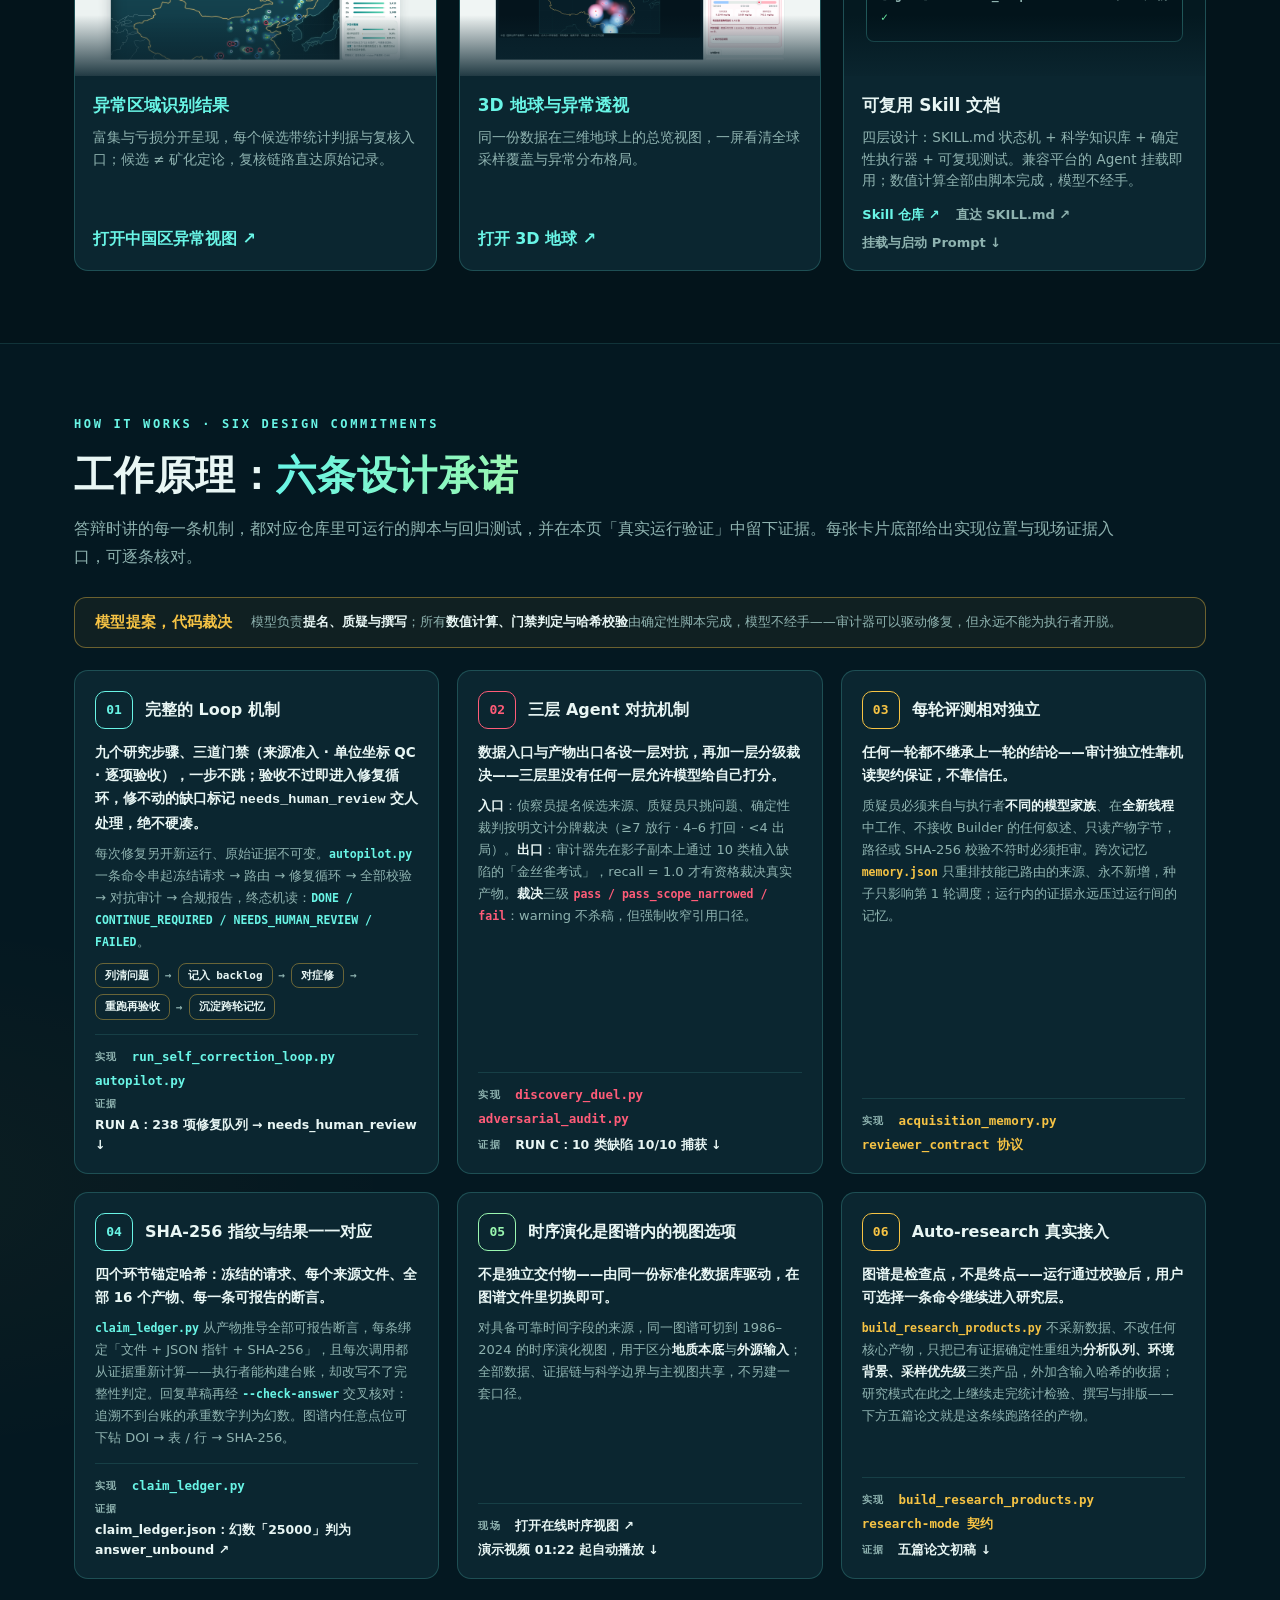
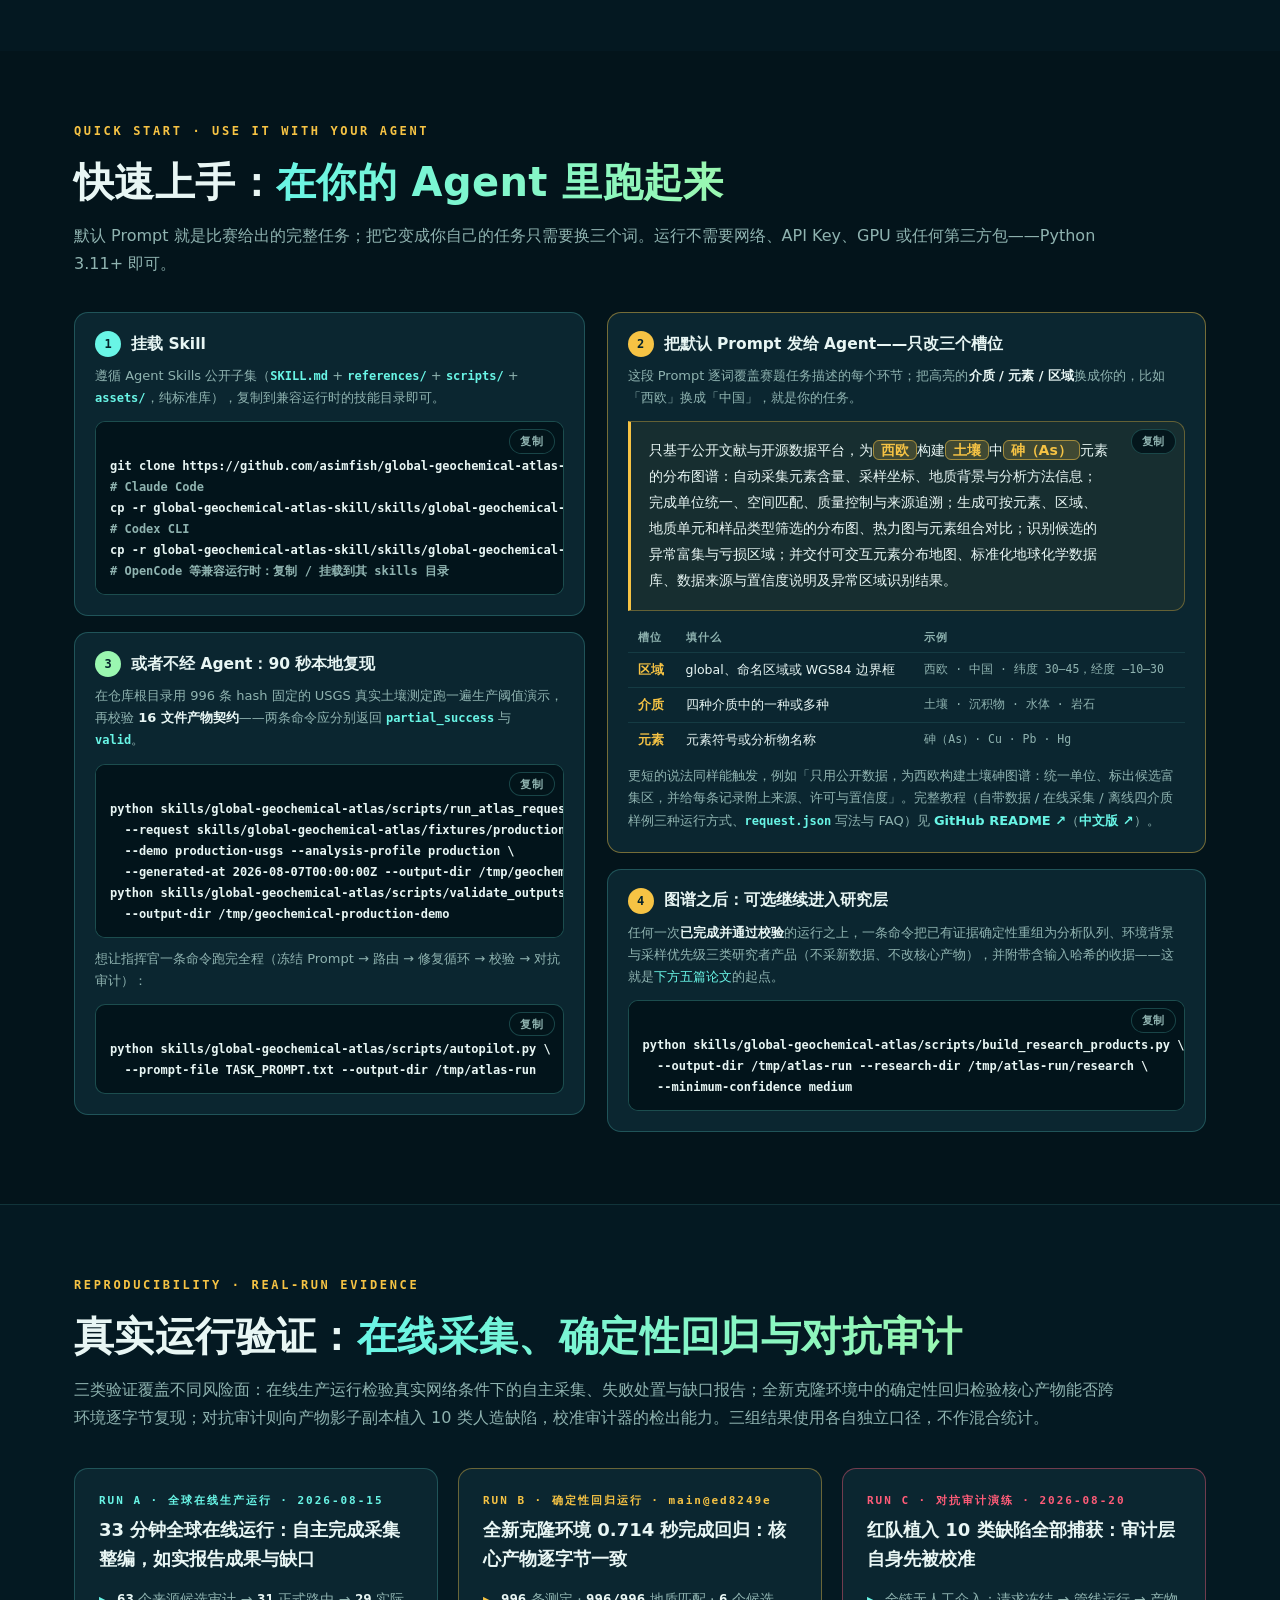
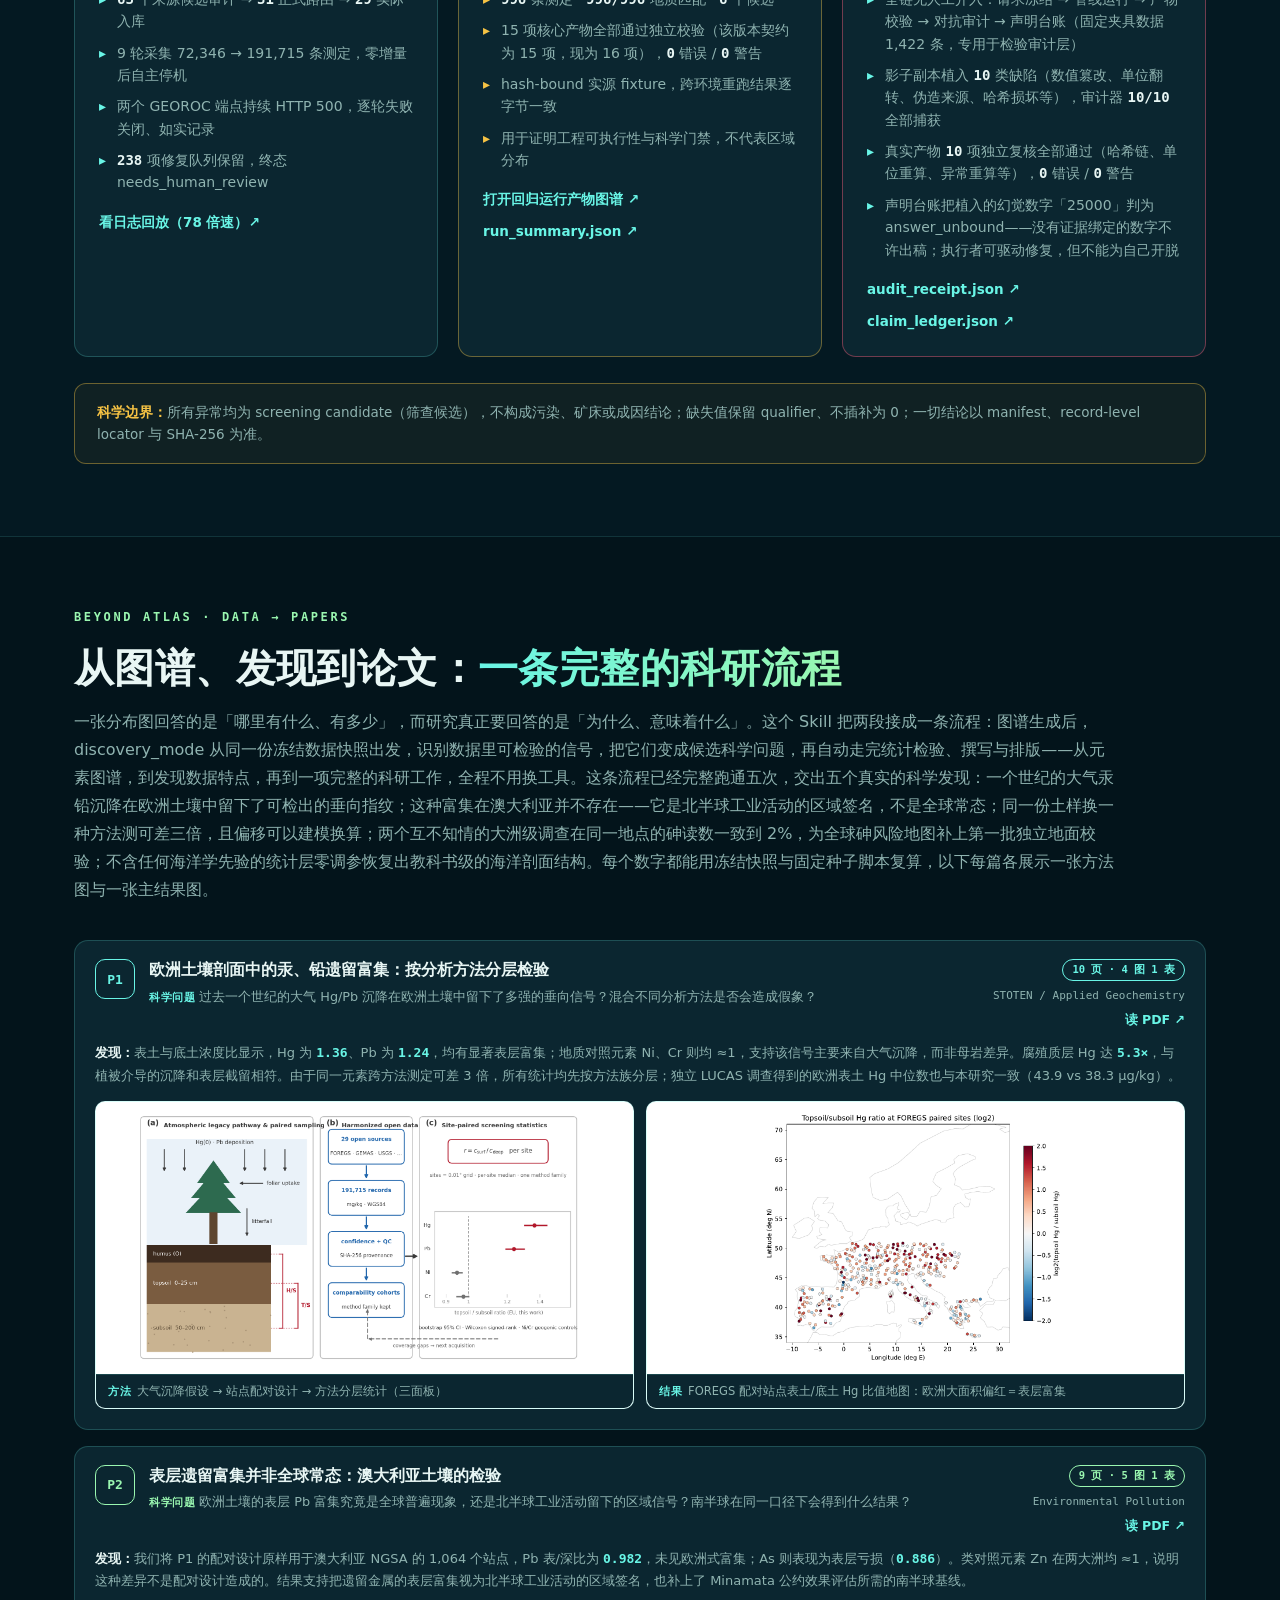
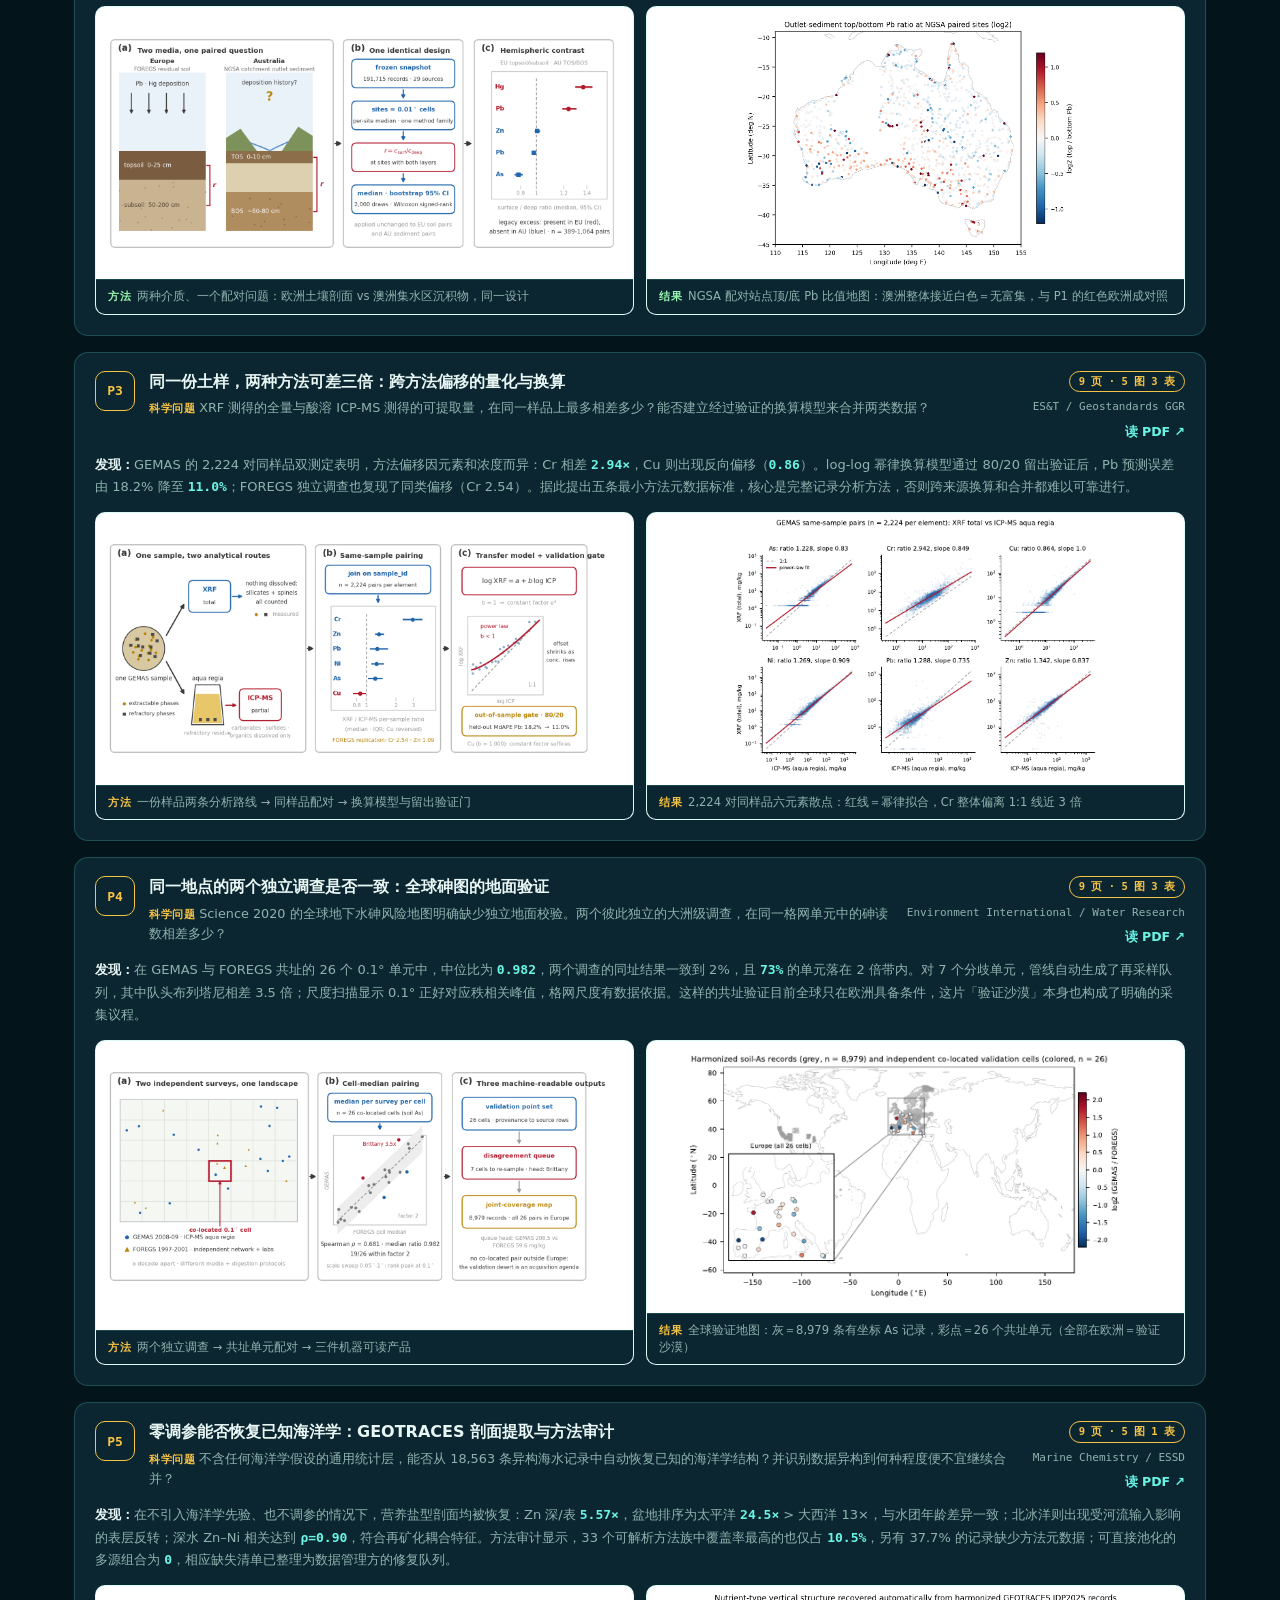
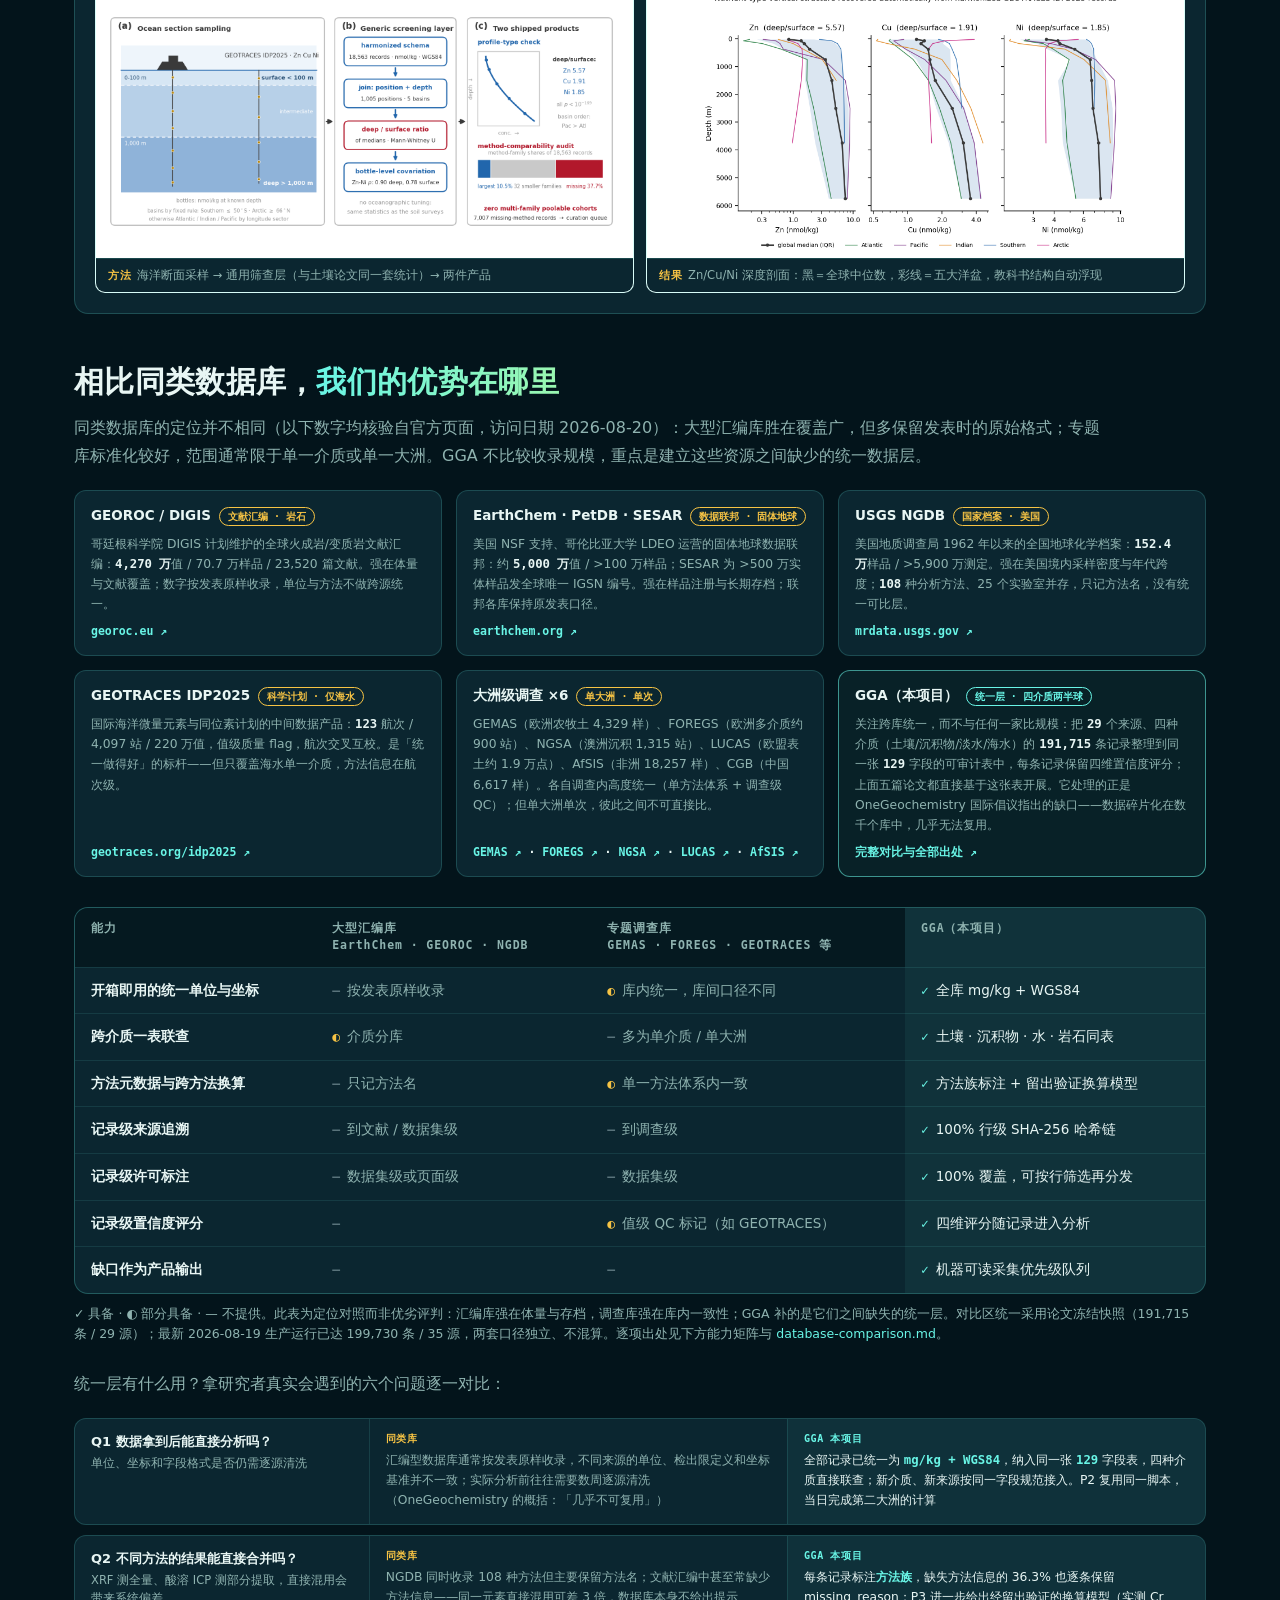
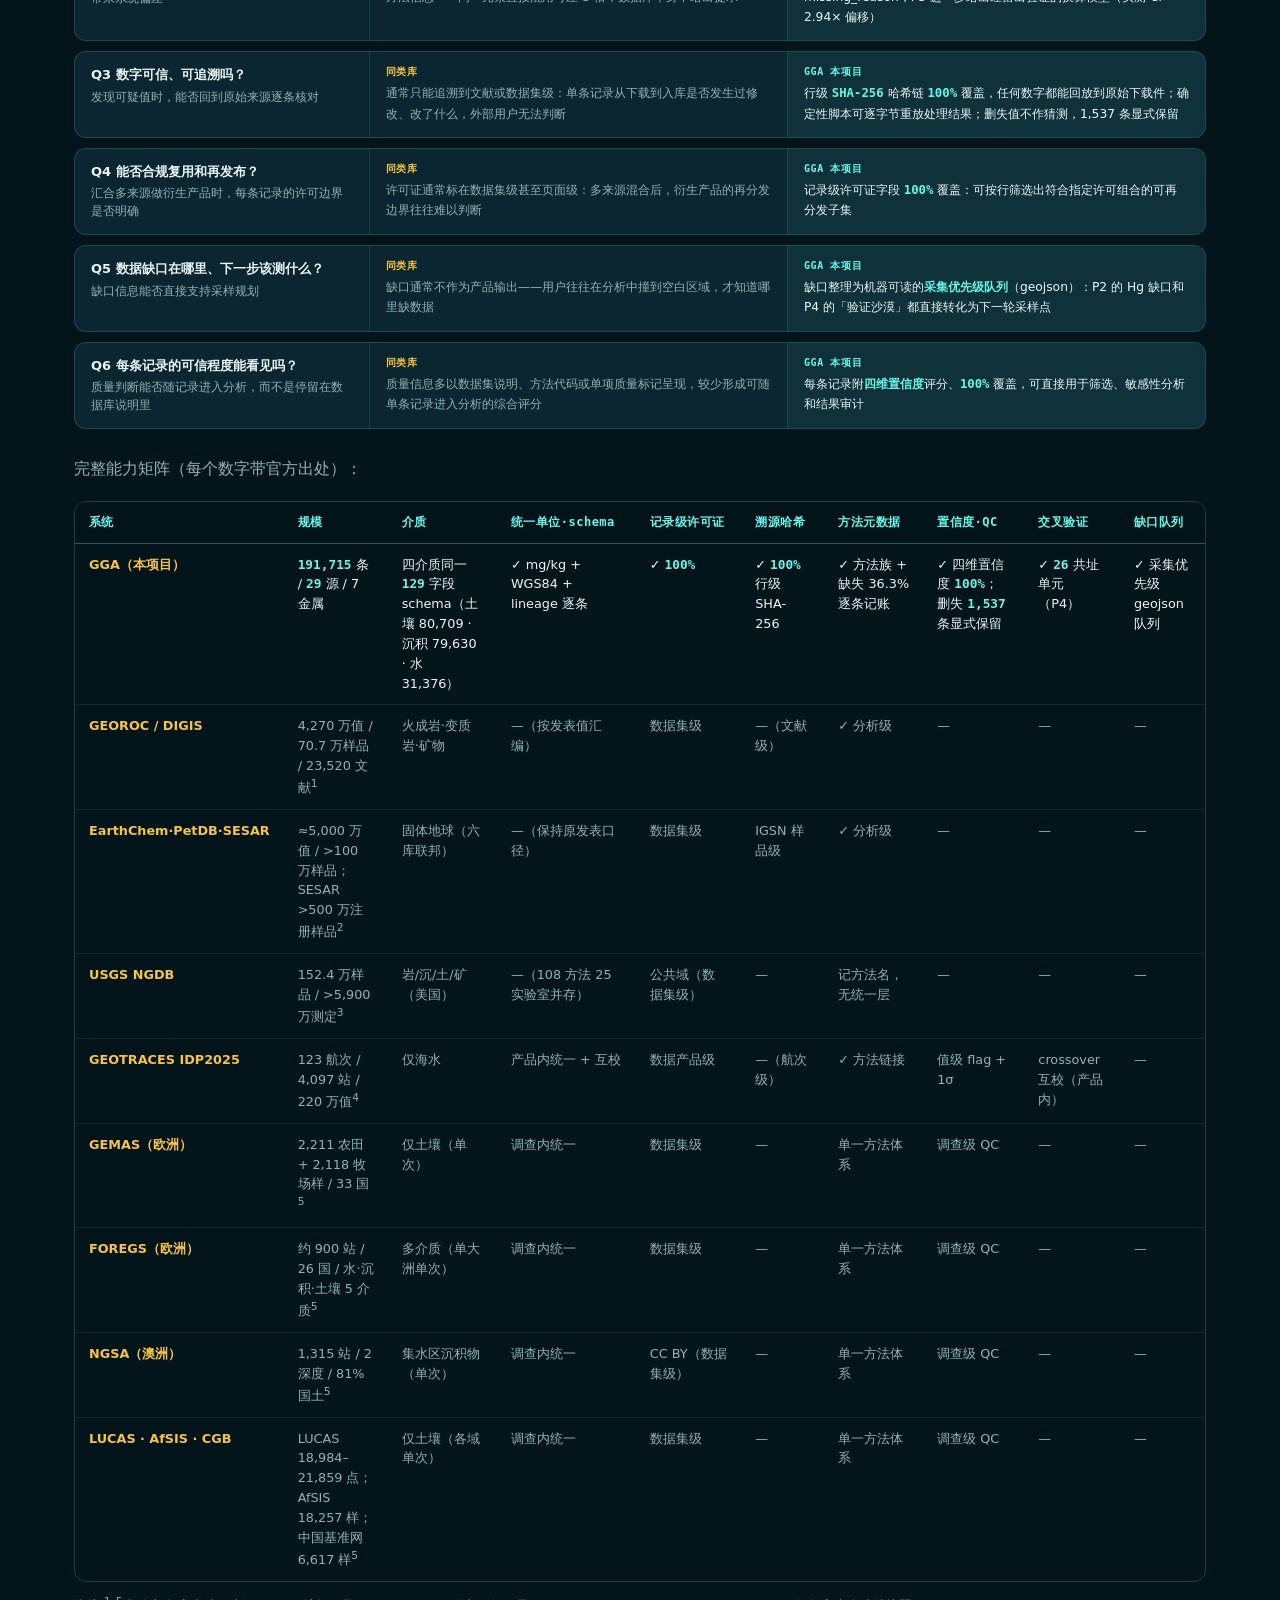
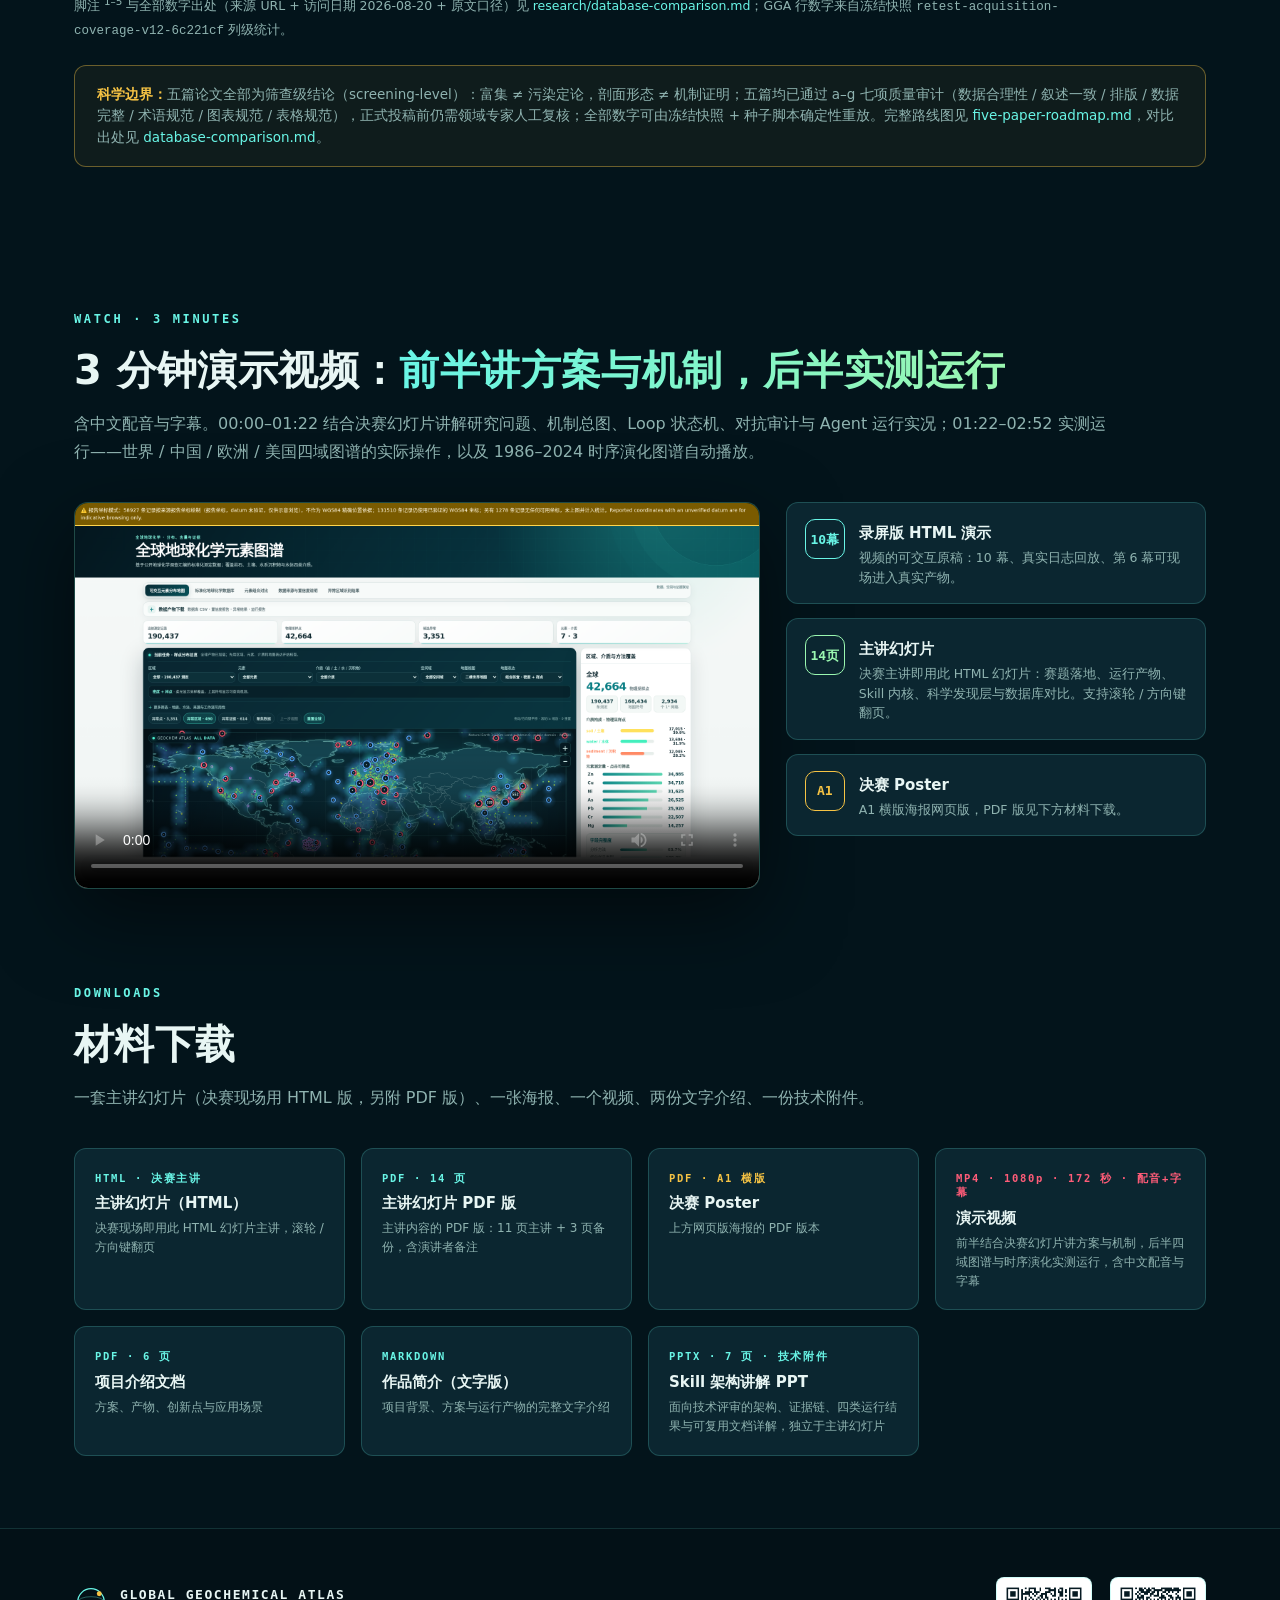
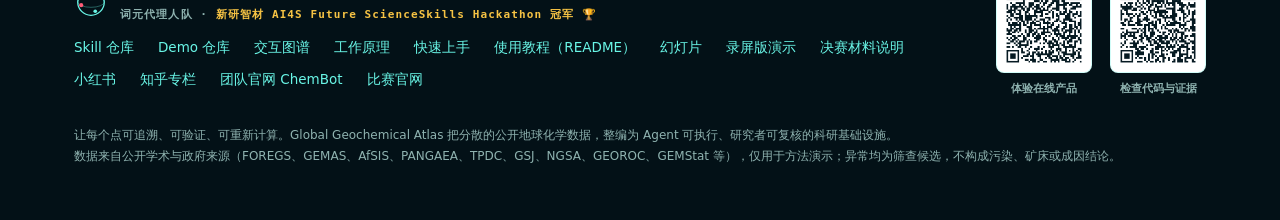
==== commit 0af86570: "Add How-It-Works (six design commitments) and Quick Start sections; add OG/Twitter meta and favicon;" ====
--- a/index.html
+++ b/index.html
@@ -5,6 +5,23 @@
 <meta name="viewport" content="width=device-width, initial-scale=1">
 <title>Global Geochemical Atlas · 全球地球化学元素分布图谱 Skill · 决赛08_词元代理人队</title>
 <meta name="description" content="全球地球化学元素分布图谱：面向 AI Agent 的可复用科研 Skill。Agent 全自动接管公开地球化学数据的采集、质控、制图与存档，每一个数字都可追溯、可复核。AI4S Future ScienceSkills Hackathon · 决赛08_词元代理人队。">
+<meta name="theme-color" content="#03141b">
+<link rel="canonical" href="https://asimfish.github.io/global-geochemical-atlas-demo/">
+<link rel="icon" type="image/svg+xml" href="data:image/svg+xml,%3Csvg xmlns='http://www.w3.org/2000/svg' viewBox='0 0 64 64'%3E%3Crect width='64' height='64' rx='14' fill='%2303141b'/%3E%3Ccircle cx='32' cy='32' r='23' fill='none' stroke='%2369f5e6' stroke-width='2.6'/%3E%3Cellipse cx='32' cy='32' rx='23' ry='9' fill='none' stroke='%2369f5e6' stroke-opacity='.5' stroke-width='1.4'/%3E%3Ccircle cx='46' cy='18' r='4.6' fill='%23f6c344'/%3E%3Ccircle cx='15' cy='38' r='3.9' fill='%23ff5c78'/%3E%3Ccircle cx='39' cy='48' r='3.4' fill='%2369f5e6'/%3E%3C/svg%3E">
+<meta property="og:type" content="website">
+<meta property="og:site_name" content="Global Geochemical Atlas Skill">
+<meta property="og:locale" content="zh_CN">
+<meta property="og:url" content="https://asimfish.github.io/global-geochemical-atlas-demo/">
+<meta property="og:title" content="Global Geochemical Atlas · 全球地球化学元素分布图谱 Skill">
+<meta property="og:description" content="面向 AI Agent 的可复用科研 Skill：自动采集公开地球化学数据，完成单位统一、质量控制与来源追溯，生成可交互元素分布图谱并识别异常区域——每个数字都带 SHA-256 指纹。AI4S Future ScienceSkills Hackathon 冠军作品。">
+<meta property="og:image" content="https://asimfish.github.io/global-geochemical-atlas-demo/assets/global-overview-1920x1080.png">
+<meta property="og:image:width" content="1920">
+<meta property="og:image:height" content="1080">
+<meta property="og:image:alt" content="全球元素分布图谱交互界面截图">
+<meta name="twitter:card" content="summary_large_image">
+<meta name="twitter:title" content="Global Geochemical Atlas · 全球地球化学元素分布图谱 Skill">
+<meta name="twitter:description" content="面向 AI Agent 的可复用科研 Skill：自动采集、质控、制图与异常识别，每个数字都带 SHA-256 指纹。">
+<meta name="twitter:image" content="https://asimfish.github.io/global-geochemical-atlas-demo/assets/global-overview-1920x1080.png">
 <style>
   :root {
     --bg: #03141b;
@@ -212,6 +229,65 @@
   .term-mini .cmd { color: var(--ink); }
   .term-mini .ok { color: #6ef0a8; }
   .term-mini b { color: var(--mint); font-weight: 700; }
+
+  /* ===== how it works: six design commitments ===== */
+  .how { background: rgba(6,32,43,.35); border-top: 1px solid rgba(105,245,230,.12); }
+  .principle { margin-top: 26px; display: flex; flex-wrap: wrap; align-items: center; gap: 10px 18px; padding: 14px 20px; border: 1px solid rgba(246,195,68,.4); border-radius: 12px; background: rgba(246,195,68,.05); }
+  .principle b { color: var(--gold); font: 800 15px/1.4 var(--sans); letter-spacing: .02em; }
+  .principle span { color: var(--muted); font-size: 13px; line-height: 1.6; }
+  .principle span em { color: var(--ink); font-style: normal; font-weight: 700; }
+  .loop-steps { display: flex; flex-wrap: wrap; align-items: center; gap: 6px; margin-top: 10px; }
+  .loop-steps span { padding: 4px 9px; border: 1px solid rgba(246,195,68,.4); border-radius: 8px; color: var(--ink); font: 650 11px/1.4 var(--mono); }
+  .loop-steps i { color: var(--muted); font-style: normal; font: 700 11px/1 var(--mono); }
+  .how-grid { display: grid; grid-template-columns: repeat(3, 1fr); gap: 18px; margin-top: 22px; }
+  @media (max-width: 1000px) { .how-grid { grid-template-columns: repeat(2, 1fr); } }
+  @media (max-width: 620px) { .how-grid { grid-template-columns: 1fr; } }
+  .how-card { display: flex; flex-direction: column; border: 1px solid rgba(105,245,230,.2); border-radius: 14px; background: var(--panel); padding: 20px 20px 18px; transition: border-color .25s, transform .25s; }
+  .how-card:hover { border-color: var(--c, rgba(105,245,230,.55)); transform: translateY(-4px); }
+  .how-head { display: flex; align-items: center; gap: 12px; }
+  .how-no { flex: none; display: grid; place-items: center; width: 38px; height: 38px; border: 1px solid var(--c, var(--mint)); border-radius: 10px; color: var(--c, var(--mint)); font: 800 13px/1 var(--mono); }
+  .how-head b { font-size: 16px; line-height: 1.35; }
+  .how-card .promise { margin-top: 12px; color: var(--ink); font-size: 13.5px; line-height: 1.7; font-weight: 600; }
+  .how-card .detail { margin-top: 8px; color: var(--muted); font-size: 13px; line-height: 1.7; flex: 1; }
+  .how-card .detail b { color: var(--ink); font-weight: 700; }
+  .how-card .detail code { font: 650 11.5px/1.6 var(--mono); color: var(--c, var(--mint)); }
+  .how-foot { margin-top: 14px; padding-top: 12px; border-top: 1px solid rgba(105,245,230,.12); display: flex; flex-direction: column; gap: 6px; }
+  .how-foot .row { display: flex; flex-wrap: wrap; gap: 4px 14px; align-items: center; }
+  .how-foot .lbl { font: 700 10px/1.4 var(--mono); letter-spacing: .14em; color: var(--muted); }
+  .how-foot a { font: 700 12.5px/1.6 var(--mono); color: var(--c, var(--mint)); }
+  .how-foot a:hover { text-decoration: underline; }
+  .how-foot a.site { color: var(--ink); font-family: var(--sans); font-size: 12.5px; }
+
+  /* ===== quick start ===== */
+  .qs-grid { display: grid; grid-template-columns: minmax(0, 46fr) minmax(0, 54fr); gap: 22px; margin-top: 34px; align-items: stretch; }
+  @media (max-width: 960px) { .qs-grid { grid-template-columns: 1fr; gap: 16px; } .qs-grid .qs-col { display: contents; } .qs-grid .qs-box { order: var(--o, 0); } }
+  .qs-col { display: flex; flex-direction: column; gap: 16px; min-width: 0; }
+  .qs-box { border: 1px solid rgba(105,245,230,.22); border-radius: 14px; background: var(--panel); padding: 18px 20px 20px; min-width: 0; }
+  .qs-box.hot { border-color: rgba(246,195,68,.45); }
+  .qs-box .step { display: flex; align-items: center; gap: 10px; }
+  .qs-box .step i { flex: none; display: grid; place-items: center; width: 26px; height: 26px; border-radius: 50%; background: var(--c, var(--mint)); color: #04222b; font: 800 12px/1 var(--mono); font-style: normal; }
+  .qs-box .step b { font-size: 15.5px; }
+  .qs-box p { margin-top: 8px; color: var(--muted); font-size: 13px; line-height: 1.7; }
+  .qs-box p b { color: var(--ink); }
+  .qs-box p code, .qs-more code { font: 650 12px/1.6 var(--mono); color: var(--mint); }
+  .code { position: relative; margin-top: 12px; border: 1px solid rgba(105,245,230,.25); border-radius: 10px; background: #02141b; padding: 34px 14px 12px; overflow-x: auto; }
+  .code pre { margin: 0; font: 600 12px/1.75 var(--mono); color: var(--ink); white-space: pre; }
+  .code pre .c { color: var(--muted); }
+  .code pre .k { color: var(--mint); }
+  .copy-btn { position: absolute; top: 7px; right: 8px; padding: 4px 10px; border: 1px solid var(--line); border-radius: 999px; background: rgba(3,20,27,.9); color: var(--muted); font: 700 10.5px/1.4 var(--mono); letter-spacing: .06em; cursor: pointer; transition: color .2s, border-color .2s; }
+  .copy-btn:hover { color: var(--mint); border-color: var(--mint); }
+  .copy-btn.done { color: #6ef0a8; border-color: #6ef0a8; }
+  .prompt-box { position: relative; margin-top: 12px; border: 1px solid rgba(246,195,68,.35); border-left: 3px solid var(--gold); border-radius: 0 12px 12px 0; background: rgba(246,195,68,.05); padding: 16px 18px 16px 18px; }
+  .prompt-box p { margin: 0; color: var(--ink); font-size: 14px; line-height: 1.85; font-weight: 500; padding-right: 56px; }
+  .prompt-box .slot { padding: 1px 7px; border-radius: 6px; background: rgba(246,195,68,.18); border: 1px solid rgba(246,195,68,.55); color: var(--gold); font-weight: 800; white-space: nowrap; }
+  .slot-table { width: 100%; margin-top: 12px; border-collapse: collapse; font-size: 12.5px; }
+  .slot-table th, .slot-table td { padding: 7px 10px; text-align: left; border-bottom: 1px solid rgba(105,245,230,.1); vertical-align: top; }
+  .slot-table th { font: 750 10.5px/1.5 var(--mono); letter-spacing: .1em; color: var(--muted); }
+  .slot-table td:first-child { color: var(--gold); font-weight: 800; white-space: nowrap; }
+  .slot-table td:last-child { color: var(--muted); font-family: var(--mono); font-size: 11.5px; }
+  .slot-table tr:last-child td { border-bottom: none; }
+  .qs-more { margin-top: 12px; color: var(--muted); font-size: 12.5px; line-height: 1.7; }
+  .qs-more a { font-weight: 700; }
 
   /* ===== evidence (two runs) ===== */
   .evidence { background: rgba(6,32,43,.45); border-top: 1px solid rgba(105,245,230,.12); border-bottom: 1px solid rgba(105,245,230,.12); }
@@ -382,6 +458,8 @@
       <a href="finals/Global-Geochemical-Atlas-Poster.pdf" target="_blank" rel="noopener">海报</a>
       <a href="live/world-atlas.html" target="_blank" rel="noopener">效果展示</a>
       <a href="#deliverables">运行产物</a>
+      <a href="#how">工作原理</a>
+      <a href="#quickstart">快速上手</a>
       <a href="#research">科学发现</a>
       <a href="slides.html">幻灯片</a>
       <a class="ext" href="https://xhslink.cn/o/7EMuFyOOsO5" target="_blank" rel="noopener">小红书</a>
@@ -469,7 +547,7 @@
       <div class="stat"><b data-n="3721">3,721</b><span>个异常筛查候选<br>robust-z 门禁 · 19 个候选区域</span></div>
       <div class="stat warn"><b data-n="393">393</b><span>条未过标准化门禁<br>如实保留，不静默丢弃</span></div>
     </div>
-    <p class="stats-caveat"><b>如实报告：</b>以上数字取自 2026-08-19 最新全球生产运行产物内嵌的结构化报告，可逐条核对；俄罗斯、南美等区域覆盖仍不足，如实保留为缺口，该广度不代表全球统计分布。下方「真实运行」章节中的 RUN A 为 2026-08-15 运行的独立口径，不与本轮混算。</p>
+    <p class="stats-caveat"><b>如实报告：</b>以上数字取自 2026-08-19 最新全球生产运行产物内嵌的结构化报告，可逐条核对；俄罗斯、南美等区域覆盖仍不足，如实保留为缺口，该广度不代表全球统计分布。下方「真实运行」章节中的 RUN A 为 2026-08-15 运行的独立口径，不与本轮混算；线上世界图谱文件自带的统计为 <b>36 源 / 199,723 条</b>可制图记录，与本栏运行报告口径的差异来自统计对象不同，两套数字均可在各自文件内逐条核对。</p>
   </div>
 </div>
 
@@ -556,7 +634,7 @@
           <div class="term-mini">
             <div class="cmd">$ opencode run "全球 Cr·Cu·Ni·Pb·Zn 图谱与异常筛查"</div>
             <div>[agent] 读取 <b>SKILL.md</b> → 九阶段状态机</div>
-            <div>[agent] validate_outputs <span class="ok">PASS</span> · 15/15 产物 <span class="ok">✓</span></div>
+            <div>[agent] validate_outputs <span class="ok">PASS</span> · 16/16 产物 <span class="ok">✓</span></div>
           </div>
         </div>
         <div class="body">
@@ -565,7 +643,149 @@
           <div class="links">
             <a href="https://github.com/asimfish/global-geochemical-atlas-skill" target="_blank" rel="noopener">Skill 仓库 ↗</a>
             <a class="minor" href="https://github.com/asimfish/global-geochemical-atlas-skill/blob/main/skills/global-geochemical-atlas/SKILL.md" target="_blank" rel="noopener">直达 SKILL.md ↗</a>
+            <a class="minor" href="#quickstart">挂载与启动 Prompt ↓</a>
           </div>
+        </div>
+      </div>
+    </div>
+  </div>
+</section>
+
+<section class="how" id="how">
+  <div class="wrap">
+    <div class="fx">
+      <div class="eyebrow">How It Works · Six Design Commitments</div>
+      <h2 class="section-title">工作原理：<span class="gradient">六条设计承诺</span></h2>
+      <p class="section-sub">答辩时讲的每一条机制，都对应仓库里可运行的脚本与回归测试，并在本页「真实运行验证」中留下证据。每张卡片底部给出实现位置与现场证据入口，可逐条核对。</p>
+      <div class="principle"><b>模型提案，代码裁决</b><span>模型负责<em>提名、质疑与撰写</em>；所有<em>数值计算、门禁判定与哈希校验</em>由确定性脚本完成，模型不经手——审计器可以驱动修复，但永远不能为执行者开脱。</span></div>
+    </div>
+    <div class="how-grid">
+      <article class="how-card fx">
+        <div class="how-head"><span class="how-no">01</span><b>完整的 Loop 机制</b></div>
+        <p class="promise">九个研究步骤、三道门禁（来源准入 · 单位坐标 QC · 逐项验收），一步不跳；验收不过即进入修复循环，修不动的缺口标记 <code>needs_human_review</code> 交人处理，绝不硬凑。</p>
+        <p class="detail">每次修复另开新运行、原始证据不可变。<code>autopilot.py</code> 一条命令串起冻结请求 → 路由 → 修复循环 → 全部校验 → 对抗审计 → 合规报告，终态机读：<code>DONE / CONTINUE_REQUIRED / NEEDS_HUMAN_REVIEW / FAILED</code>。</p>
+        <div class="loop-steps"><span>列清问题</span><i>→</i><span>记入 backlog</span><i>→</i><span>对症修</span><i>→</i><span>重跑再验收</span><i>→</i><span>沉淀跨轮记忆</span></div>
+        <div class="how-foot">
+          <div class="row"><span class="lbl">实现</span>
+          <a href="https://github.com/asimfish/global-geochemical-atlas-skill/blob/main/skills/global-geochemical-atlas/scripts/run_self_correction_loop.py" target="_blank" rel="noopener">run_self_correction_loop.py</a>
+          <a href="https://github.com/asimfish/global-geochemical-atlas-skill/blob/main/skills/global-geochemical-atlas/scripts/autopilot.py" target="_blank" rel="noopener">autopilot.py</a></div>
+          <div class="row"><span class="lbl">证据</span><a class="site" href="#runs">RUN A：238 项修复队列 → needs_human_review ↓</a></div>
+        </div>
+      </article>
+      <article class="how-card fx" style="--c:var(--red)">
+        <div class="how-head"><span class="how-no">02</span><b>三层 Agent 对抗机制</b></div>
+        <p class="promise">数据入口与产物出口各设一层对抗，再加一层分级裁决——三层里没有任何一层允许模型给自己打分。</p>
+        <p class="detail"><b>入口</b>：侦察员提名候选来源、质疑员只挑问题、确定性裁判按明文计分牌裁决（≥7 放行 · 4–6 打回 · &lt;4 出局）。<b>出口</b>：审计器先在影子副本上通过 10 类植入缺陷的「金丝雀考试」，recall = 1.0 才有资格裁决真实产物。<b>裁决</b>三级 <code>pass / pass_scope_narrowed / fail</code>：warning 不杀稿，但强制收窄引用口径。</p>
+        <div class="how-foot">
+          <div class="row"><span class="lbl">实现</span>
+          <a href="https://github.com/asimfish/global-geochemical-atlas-skill/blob/main/skills/global-geochemical-atlas/scripts/discovery_duel.py" target="_blank" rel="noopener">discovery_duel.py</a>
+          <a href="https://github.com/asimfish/global-geochemical-atlas-skill/blob/main/skills/global-geochemical-atlas/scripts/adversarial_audit.py" target="_blank" rel="noopener">adversarial_audit.py</a></div>
+          <div class="row"><span class="lbl">证据</span><a class="site" href="#runs">RUN C：10 类缺陷 10/10 捕获 ↓</a></div>
+        </div>
+      </article>
+      <article class="how-card fx" style="--c:var(--gold)">
+        <div class="how-head"><span class="how-no">03</span><b>每轮评测相对独立</b></div>
+        <p class="promise">任何一轮都不继承上一轮的结论——审计独立性靠机读契约保证，不靠信任。</p>
+        <p class="detail">质疑员必须来自与执行者<b>不同的模型家族</b>、在<b>全新线程</b>中工作、不接收 Builder 的任何叙述、只读产物字节，路径或 SHA-256 校验不符时必须拒审。跨次记忆 <code>memory.json</code> 只重排技能已路由的来源、永不新增，种子只影响第 1 轮调度；运行内的证据永远压过运行间的记忆。</p>
+        <div class="how-foot">
+          <div class="row"><span class="lbl">实现</span>
+          <a href="https://github.com/asimfish/global-geochemical-atlas-skill/blob/main/skills/global-geochemical-atlas/scripts/acquisition_memory.py" target="_blank" rel="noopener">acquisition_memory.py</a>
+          <a href="https://github.com/asimfish/global-geochemical-atlas-skill/blob/main/skills/global-geochemical-atlas/references/adversarial-audit.md" target="_blank" rel="noopener">reviewer_contract 协议</a></div>
+        </div>
+      </article>
+      <article class="how-card fx">
+        <div class="how-head"><span class="how-no">04</span><b>SHA-256 指纹与结果一一对应</b></div>
+        <p class="promise">四个环节锚定哈希：冻结的请求、每个来源文件、全部 16 个产物、每一条可报告的断言。</p>
+        <p class="detail"><code>claim_ledger.py</code> 从产物推导全部可报告断言，每条绑定「文件 + JSON 指针 + SHA-256」，且每次调用都从证据重新计算——执行者能构建台账，却改写不了完整性判定。回复草稿再经 <code>--check-answer</code> 交叉核对：追溯不到台账的承重数字判为幻数。图谱内任意点位可下钻 DOI → 表 / 行 → SHA-256。</p>
+        <div class="how-foot">
+          <div class="row"><span class="lbl">实现</span>
+          <a href="https://github.com/asimfish/global-geochemical-atlas-skill/blob/main/skills/global-geochemical-atlas/scripts/claim_ledger.py" target="_blank" rel="noopener">claim_ledger.py</a></div>
+          <div class="row"><span class="lbl">证据</span><a class="site" href="finals/audit-run/claim_ledger.json" target="_blank" rel="noopener">claim_ledger.json：幻数「25000」判为 answer_unbound ↗</a></div>
+        </div>
+      </article>
+      <article class="how-card fx" style="--c:#9af7b0">
+        <div class="how-head"><span class="how-no">05</span><b>时序演化是图谱内的视图选项</b></div>
+        <p class="promise">不是独立交付物——由同一份标准化数据库驱动，在图谱文件里切换即可。</p>
+        <p class="detail">对具备可靠时间字段的来源，同一图谱可切到 1986–2024 的时序演化视图，用于区分<b>地质本底</b>与<b>外源输入</b>；全部数据、证据链与科学边界与主视图共享，不另建一套口径。</p>
+        <div class="how-foot">
+          <div class="row"><span class="lbl">现场</span>
+          <a class="site" href="live/world-temporal.html" target="_blank" rel="noopener">打开在线时序视图 ↗</a>
+          <a class="site" href="#video">演示视频 01:22 起自动播放 ↓</a></div>
+        </div>
+      </article>
+      <article class="how-card fx" style="--c:var(--gold)">
+        <div class="how-head"><span class="how-no">06</span><b>Auto-research 真实接入</b></div>
+        <p class="promise">图谱是检查点，不是终点——运行通过校验后，用户可选择一条命令继续进入研究层。</p>
+        <p class="detail"><code>build_research_products.py</code> 不采新数据、不改任何核心产物，只把已有证据确定性重组为<b>分析队列、环境背景、采样优先级</b>三类产品，外加含输入哈希的收据；研究模式在此之上继续走完统计检验、撰写与排版——下方五篇论文就是这条续跑路径的产物。</p>
+        <div class="how-foot">
+          <div class="row"><span class="lbl">实现</span>
+          <a href="https://github.com/asimfish/global-geochemical-atlas-skill/blob/main/skills/global-geochemical-atlas/scripts/build_research_products.py" target="_blank" rel="noopener">build_research_products.py</a>
+          <a href="https://github.com/asimfish/global-geochemical-atlas-skill/blob/main/skills/global-geochemical-atlas/references/research-mode.md" target="_blank" rel="noopener">research-mode 契约</a></div>
+          <div class="row"><span class="lbl">证据</span><a class="site" href="#research">五篇论文初稿 ↓</a></div>
+        </div>
+      </article>
+    </div>
+  </div>
+</section>
+
+<section id="quickstart">
+  <div class="wrap">
+    <div class="fx">
+      <div class="eyebrow" style="color:var(--gold)">Quick Start · Use It with Your Agent</div>
+      <h2 class="section-title">快速上手：<span class="gradient">在你的 Agent 里跑起来</span></h2>
+      <p class="section-sub">默认 Prompt 就是比赛给出的完整任务；把它变成你自己的任务只需要换三个词。运行不需要网络、API Key、GPU 或任何第三方包——Python 3.11+ 即可。</p>
+    </div>
+    <div class="qs-grid">
+      <div class="qs-col">
+        <div class="qs-box fx" style="--o:1">
+          <div class="step"><i>1</i><b>挂载 Skill</b></div>
+          <p>遵循 Agent Skills 公开子集（<code>SKILL.md</code> + <code>references/</code> + <code>scripts/</code> + <code>assets/</code>，纯标准库），复制到兼容运行时的技能目录即可。</p>
+          <div class="code"><button class="copy-btn" type="button" data-copy="git clone https://github.com/asimfish/global-geochemical-atlas-skill
+cp -r global-geochemical-atlas-skill/skills/global-geochemical-atlas ~/.claude/skills/">复制</button><pre>git clone https://github.com/asimfish/global-geochemical-atlas-skill
+<span class="c"># Claude Code</span>
+cp -r global-geochemical-atlas-skill/skills/global-geochemical-atlas ~/.claude/skills/
+<span class="c"># Codex CLI</span>
+cp -r global-geochemical-atlas-skill/skills/global-geochemical-atlas ~/.codex/skills/
+<span class="c"># OpenCode 等兼容运行时：复制 / 挂载到其 skills 目录</span></pre></div>
+        </div>
+        <div class="qs-box fx" style="--c:#9af7b0;--o:3">
+          <div class="step"><i>3</i><b>或者不经 Agent：90 秒本地复现</b></div>
+          <p>在仓库根目录用 996 条 hash 固定的 USGS 真实土壤测定跑一遍生产阈值演示，再校验 <b>16 文件产物契约</b>——两条命令应分别返回 <code>partial_success</code> 与 <code>valid</code>。</p>
+          <div class="code"><button class="copy-btn" type="button">复制</button><pre>python skills/global-geochemical-atlas/scripts/run_atlas_request.py \
+  --request skills/global-geochemical-atlas/fixtures/production-usgs/request.json \
+  --demo production-usgs --analysis-profile production \
+  --generated-at 2026-08-07T00:00:00Z --output-dir /tmp/geochemical-production-demo
+python skills/global-geochemical-atlas/scripts/validate_outputs.py \
+  --output-dir /tmp/geochemical-production-demo</pre></div>
+          <p style="margin-top:10px">想让指挥官一条命令跑完全程（冻结 Prompt → 路由 → 修复循环 → 校验 → 对抗审计）：</p>
+          <div class="code"><button class="copy-btn" type="button">复制</button><pre>python skills/global-geochemical-atlas/scripts/autopilot.py \
+  --prompt-file TASK_PROMPT.txt --output-dir /tmp/atlas-run</pre></div>
+        </div>
+      </div>
+      <div class="qs-col">
+        <div class="qs-box hot fx" style="--c:var(--gold);--o:2">
+          <div class="step"><i>2</i><b>把默认 Prompt 发给 Agent——只改三个槽位</b></div>
+          <p>这段 Prompt 逐词覆盖赛题任务描述的每个环节；把高亮的<b>介质 / 元素 / 区域</b>换成你的，比如「西欧」换成「中国」，就是你的任务。</p>
+          <div class="prompt-box">
+            <button class="copy-btn" type="button">复制</button>
+            <p id="default-prompt">只基于公开文献与开源数据平台，为<span class="slot">西欧</span>构建<span class="slot">土壤</span>中<span class="slot">砷（As）</span>元素的分布图谱：自动采集元素含量、采样坐标、地质背景与分析方法信息；完成单位统一、空间匹配、质量控制与来源追溯；生成可按元素、区域、地质单元和样品类型筛选的分布图、热力图与元素组合对比；识别候选的异常富集与亏损区域；并交付可交互元素分布地图、标准化地球化学数据库、数据来源与置信度说明及异常区域识别结果。</p>
+          </div>
+          <table class="slot-table">
+            <thead><tr><th>槽位</th><th>填什么</th><th>示例</th></tr></thead>
+            <tbody>
+              <tr><td>区域</td><td>global、命名区域或 WGS84 边界框</td><td>西欧 · 中国 · 纬度 30–45，经度 –10–30</td></tr>
+              <tr><td>介质</td><td>四种介质中的一种或多种</td><td>土壤 · 沉积物 · 水体 · 岩石</td></tr>
+              <tr><td>元素</td><td>元素符号或分析物名称</td><td>砷（As）· Cu · Pb · Hg</td></tr>
+            </tbody>
+          </table>
+          <p class="qs-more">更短的说法同样能触发，例如「只用公开数据，为西欧构建土壤砷图谱：统一单位、标出候选富集区，并给每条记录附上来源、许可与置信度」。完整教程（自带数据 / 在线采集 / 离线四介质样例三种运行方式、<code>request.json</code> 写法与 FAQ）见 <a href="https://github.com/asimfish/global-geochemical-atlas-skill#readme" target="_blank" rel="noopener">GitHub README ↗</a>（<a href="https://github.com/asimfish/global-geochemical-atlas-skill/blob/main/README.zh-CN.md" target="_blank" rel="noopener">中文版 ↗</a>）。</p>
+        </div>
+        <div class="qs-box fx" style="--c:var(--gold);--o:4">
+          <div class="step"><i>4</i><b>图谱之后：可选继续进入研究层</b></div>
+          <p>任何一次<b>已完成并通过校验</b>的运行之上，一条命令把已有证据确定性重组为分析队列、环境背景与采样优先级三类研究者产品（不采新数据、不改核心产物），并附带含输入哈希的收据——这就是<a href="#research">下方五篇论文</a>的起点。</p>
+          <div class="code"><button class="copy-btn" type="button">复制</button><pre>python skills/global-geochemical-atlas/scripts/build_research_products.py \
+  --output-dir /tmp/atlas-run --research-dir /tmp/atlas-run/research \
+  --minimum-confidence medium</pre></div>
         </div>
       </div>
     </div>
@@ -598,7 +818,7 @@
         <h3>全新克隆环境 0.714 秒完成回归：核心产物逐字节一致</h3>
         <ul>
           <li><b>996</b> 条测定 · <b>996/996</b> 地质匹配 · <b>6</b> 个候选</li>
-          <li>15 项核心产物全部通过独立校验，<b>0</b> 错误 / <b>0</b> 警告</li>
+          <li>15 项核心产物全部通过独立校验（该版本契约为 15 项，现为 16 项），<b>0</b> 错误 / <b>0</b> 警告</li>
           <li>hash-bound 实源 fixture，跨环境重跑结果逐字节一致</li>
           <li>用于证明工程可执行性与科学门禁，不代表区域分布</li>
         </ul>
@@ -902,6 +1122,9 @@
           <a href="https://github.com/asimfish/global-geochemical-atlas-skill" target="_blank" rel="noopener">Skill 仓库</a>
           <a href="https://github.com/asimfish/global-geochemical-atlas-demo" target="_blank" rel="noopener">Demo 仓库</a>
           <a href="live/world-atlas.html">交互图谱</a>
+          <a href="#how">工作原理</a>
+          <a href="#quickstart">快速上手</a>
+          <a href="https://github.com/asimfish/global-geochemical-atlas-skill#readme" target="_blank" rel="noopener">使用教程（README）</a>
           <a href="slides.html">幻灯片</a>
           <a href="finals/demo-video.html">录屏版演示</a>
           <a href="finals/README.md">决赛材料说明</a>
@@ -912,8 +1135,8 @@
         </div>
       </div>
       <div class="qr-row">
-        <div class="qr"><img src="finals/assets/demo-qr.png" alt="在线 Demo 二维码"><span>体验在线产品</span></div>
-        <div class="qr"><img src="finals/assets/repo-qr.png" alt="Skill 仓库二维码"><span>检查代码与证据</span></div>
+        <div class="qr"><img src="finals/assets/demo-qr.png" alt="在线 Demo 二维码" loading="lazy"><span>体验在线产品</span></div>
+        <div class="qr"><img src="finals/assets/repo-qr.png" alt="Skill 仓库二维码" loading="lazy"><span>检查代码与证据</span></div>
       </div>
     </div>
     <p class="foot-fine">让每个点可追溯、可验证、可重新计算。Global Geochemical Atlas 把分散的公开地球化学数据，整编为 Agent 可执行、研究者可复核的科研基础设施。<br>数据来自公开学术与政府来源（FOREGS、GEMAS、AfSIS、PANGAEA、TPDC、GSJ、NGSA、GEOROC、GEMStat 等），仅用于方法演示；异常均为筛查候选，不构成污染、矿床或成因结论。</p>
@@ -950,6 +1173,28 @@
       document.querySelectorAll('.stat b[data-n]').forEach(el => cio.observe(el));
     }
   }
+
+  // copy buttons for quick-start snippets (falls back to a hidden textarea when Clipboard API is unavailable)
+  document.querySelectorAll('.copy-btn').forEach(btn => {
+    btn.addEventListener('click', () => {
+      const box = btn.parentElement;
+      const src = box.querySelector('pre, p');
+      const text = btn.dataset.copy || (src ? src.textContent.trim() : '');
+      const done = () => { btn.textContent = '已复制'; btn.classList.add('done'); setTimeout(() => { btn.textContent = '复制'; btn.classList.remove('done'); }, 1600); };
+      if (navigator.clipboard && window.isSecureContext) {
+        navigator.clipboard.writeText(text).then(done, () => legacy(text, done));
+      } else {
+        legacy(text, done);
+      }
+    });
+  });
+  function legacy(text, done) {
+    const ta = document.createElement('textarea');
+    ta.value = text; ta.setAttribute('readonly', ''); ta.style.position = 'fixed'; ta.style.opacity = '0';
+    document.body.appendChild(ta); ta.select();
+    try { document.execCommand('copy'); done(); } catch (e) {}
+    document.body.removeChild(ta);
+  }
 </script>
 </body>
 </html>
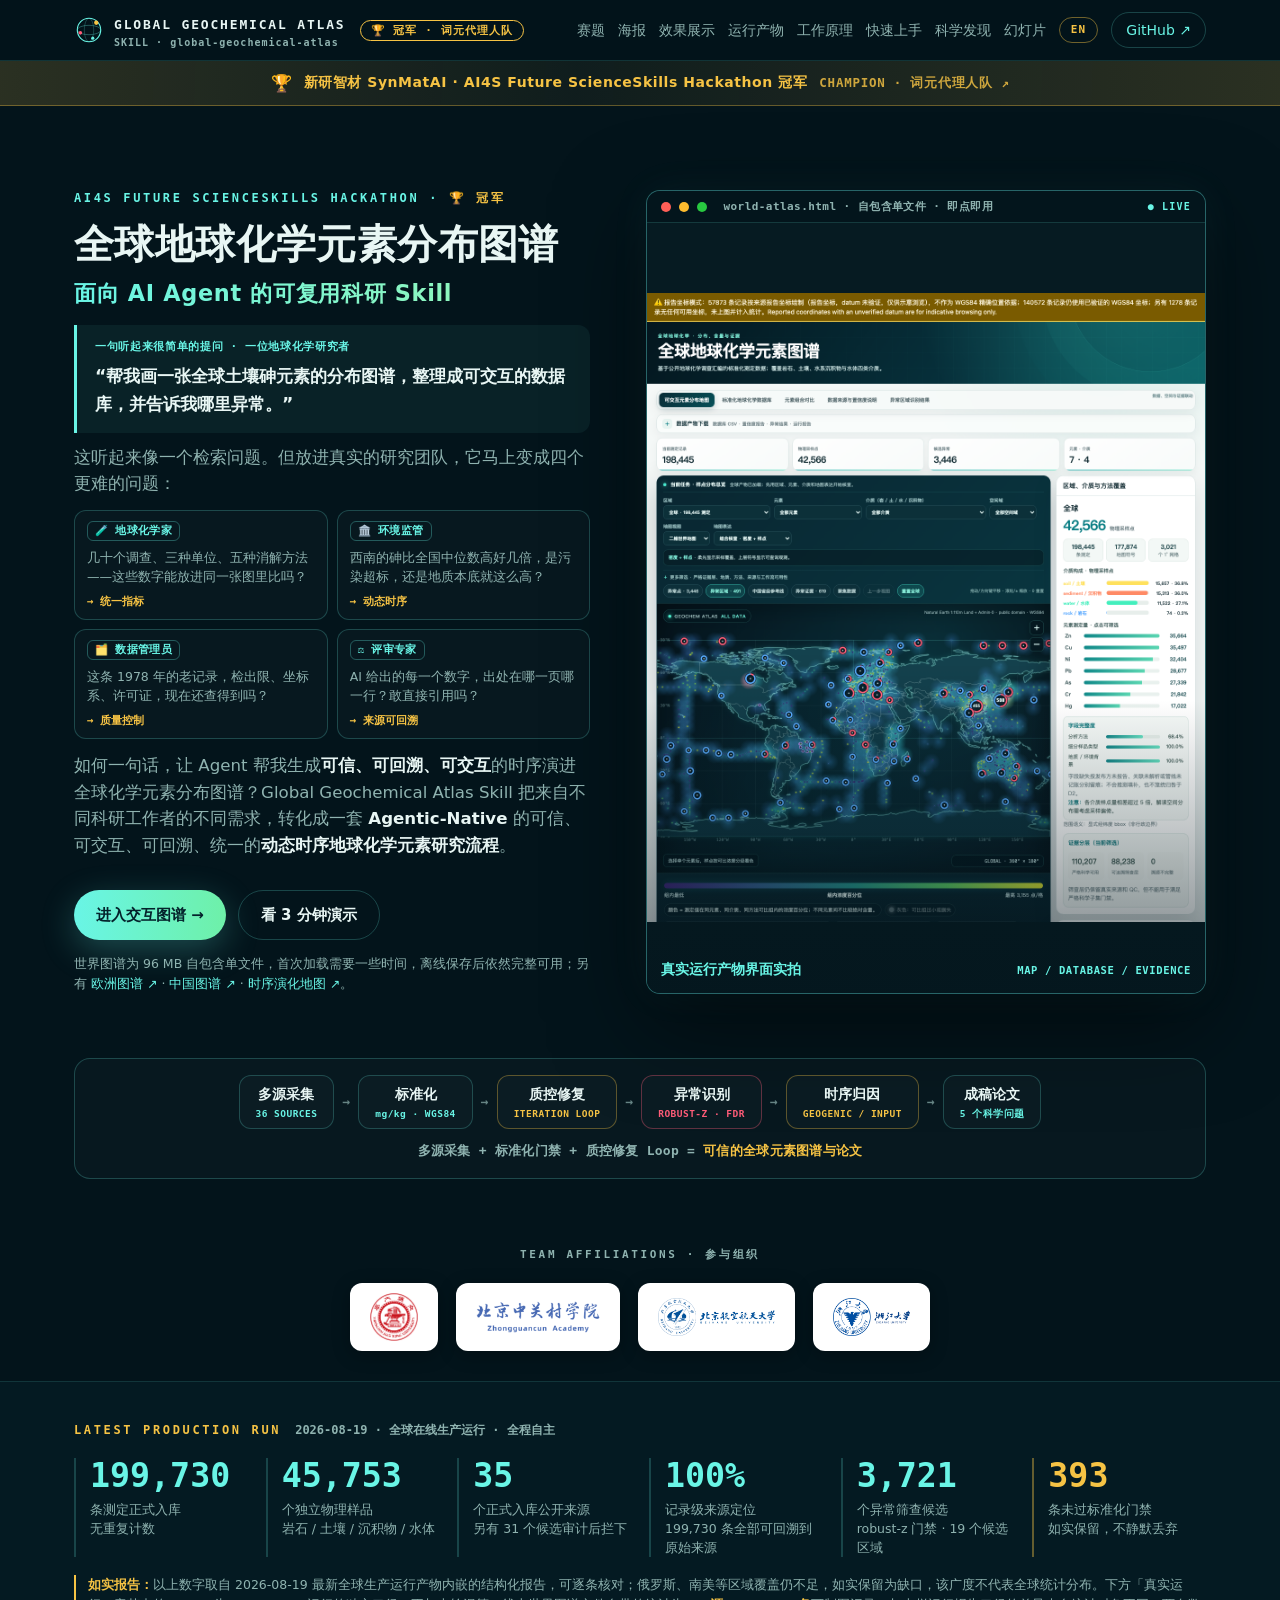
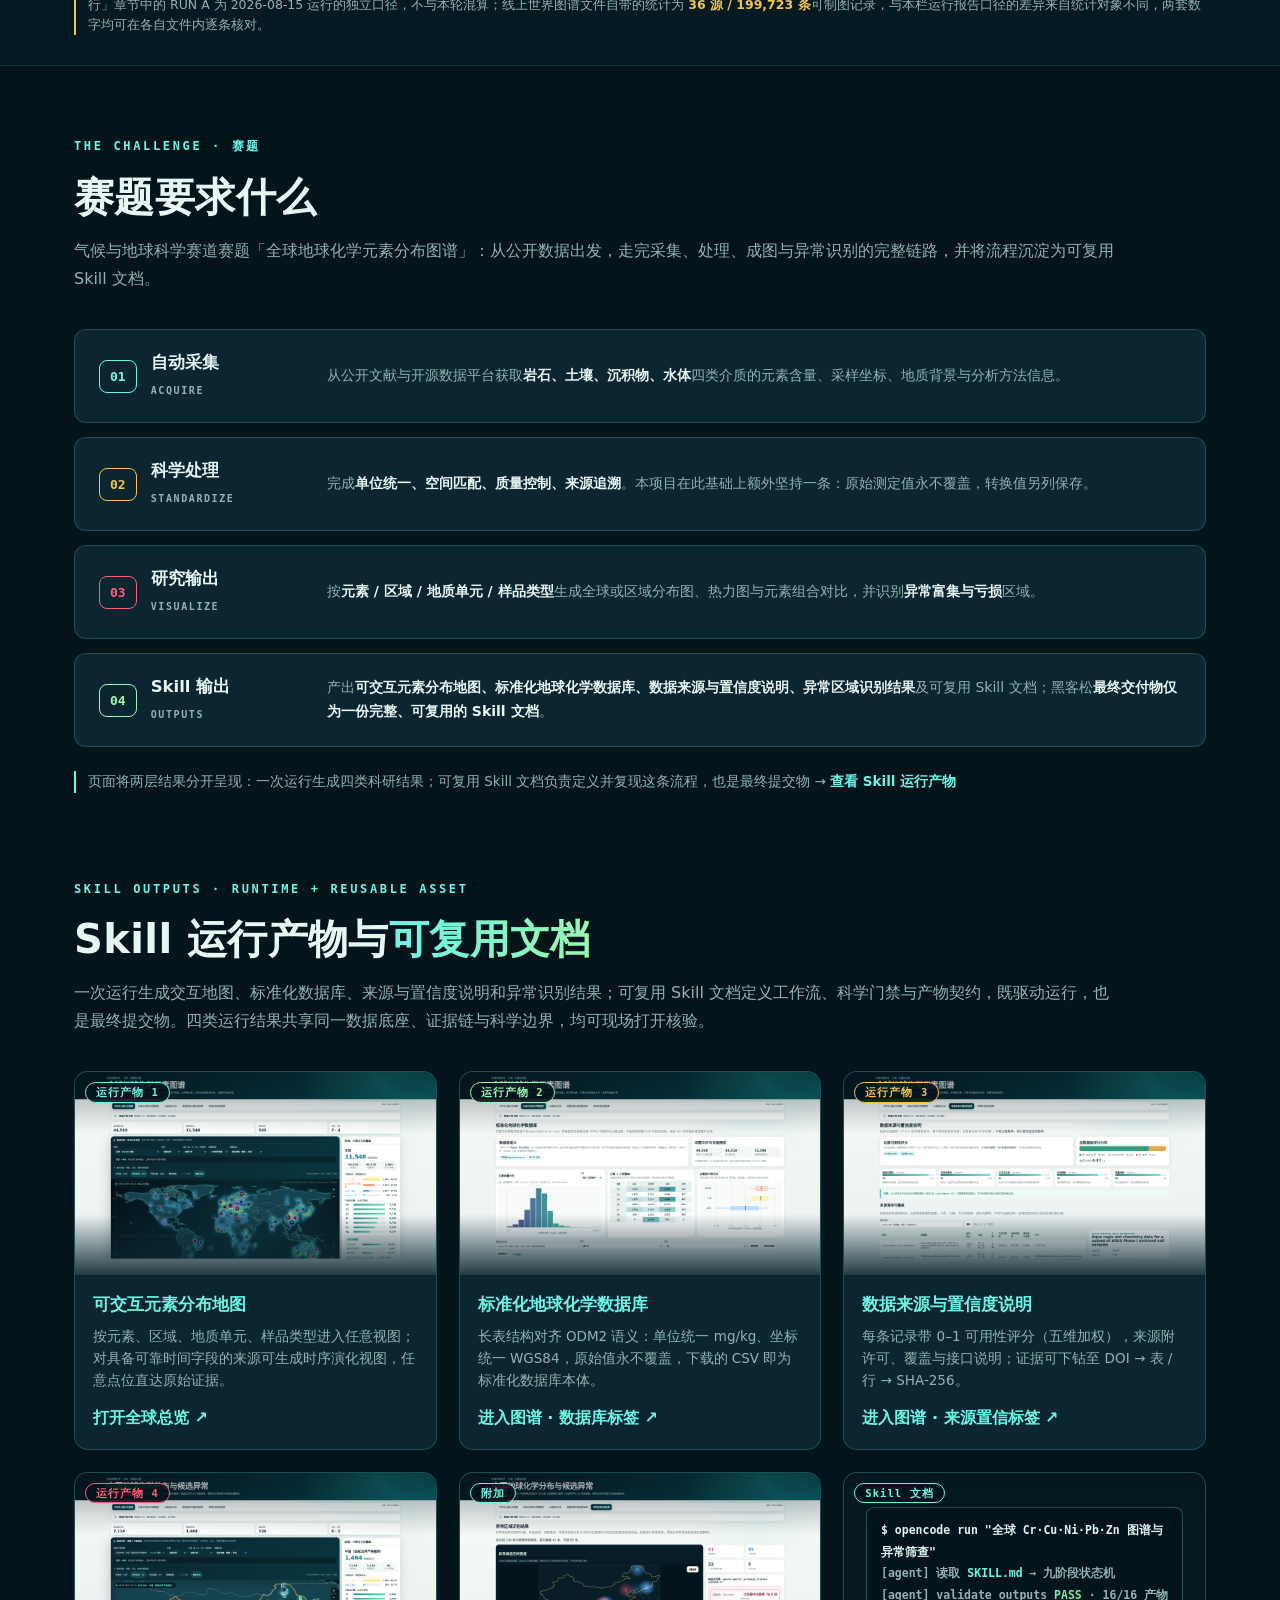
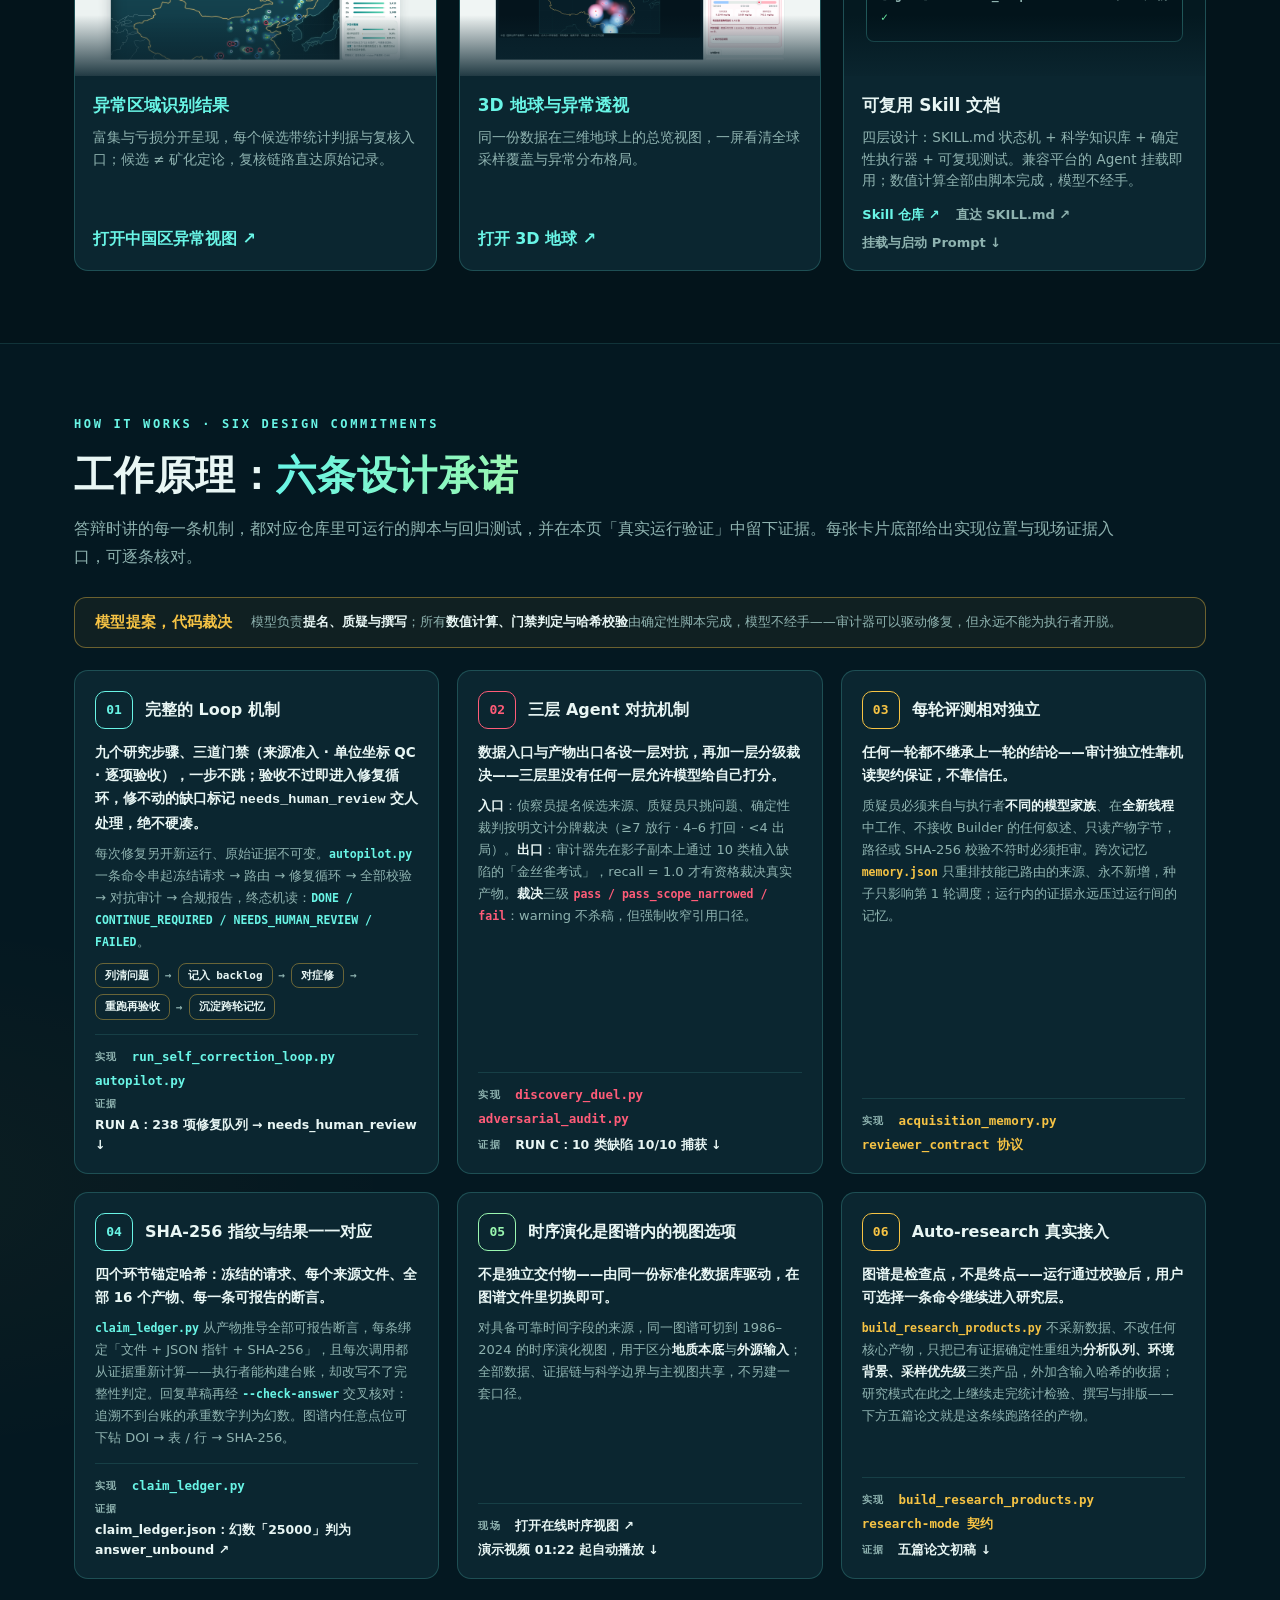
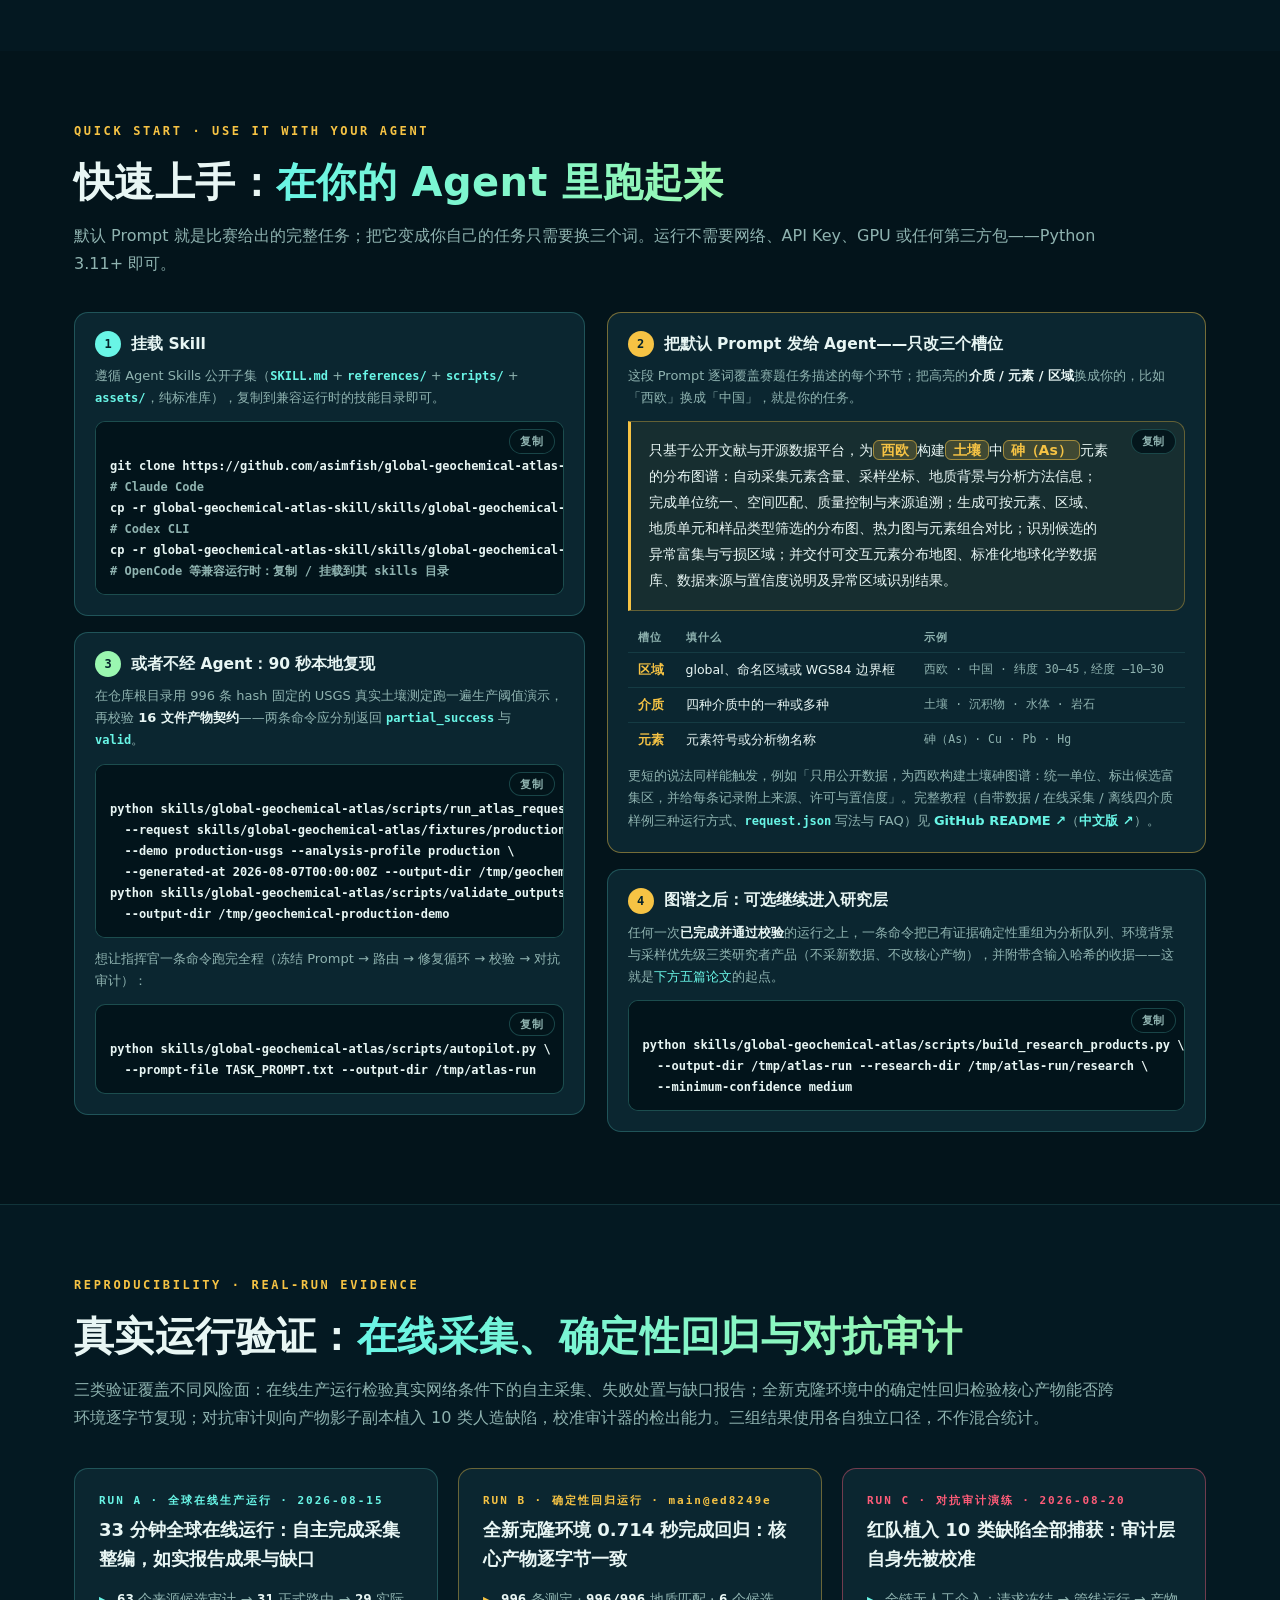
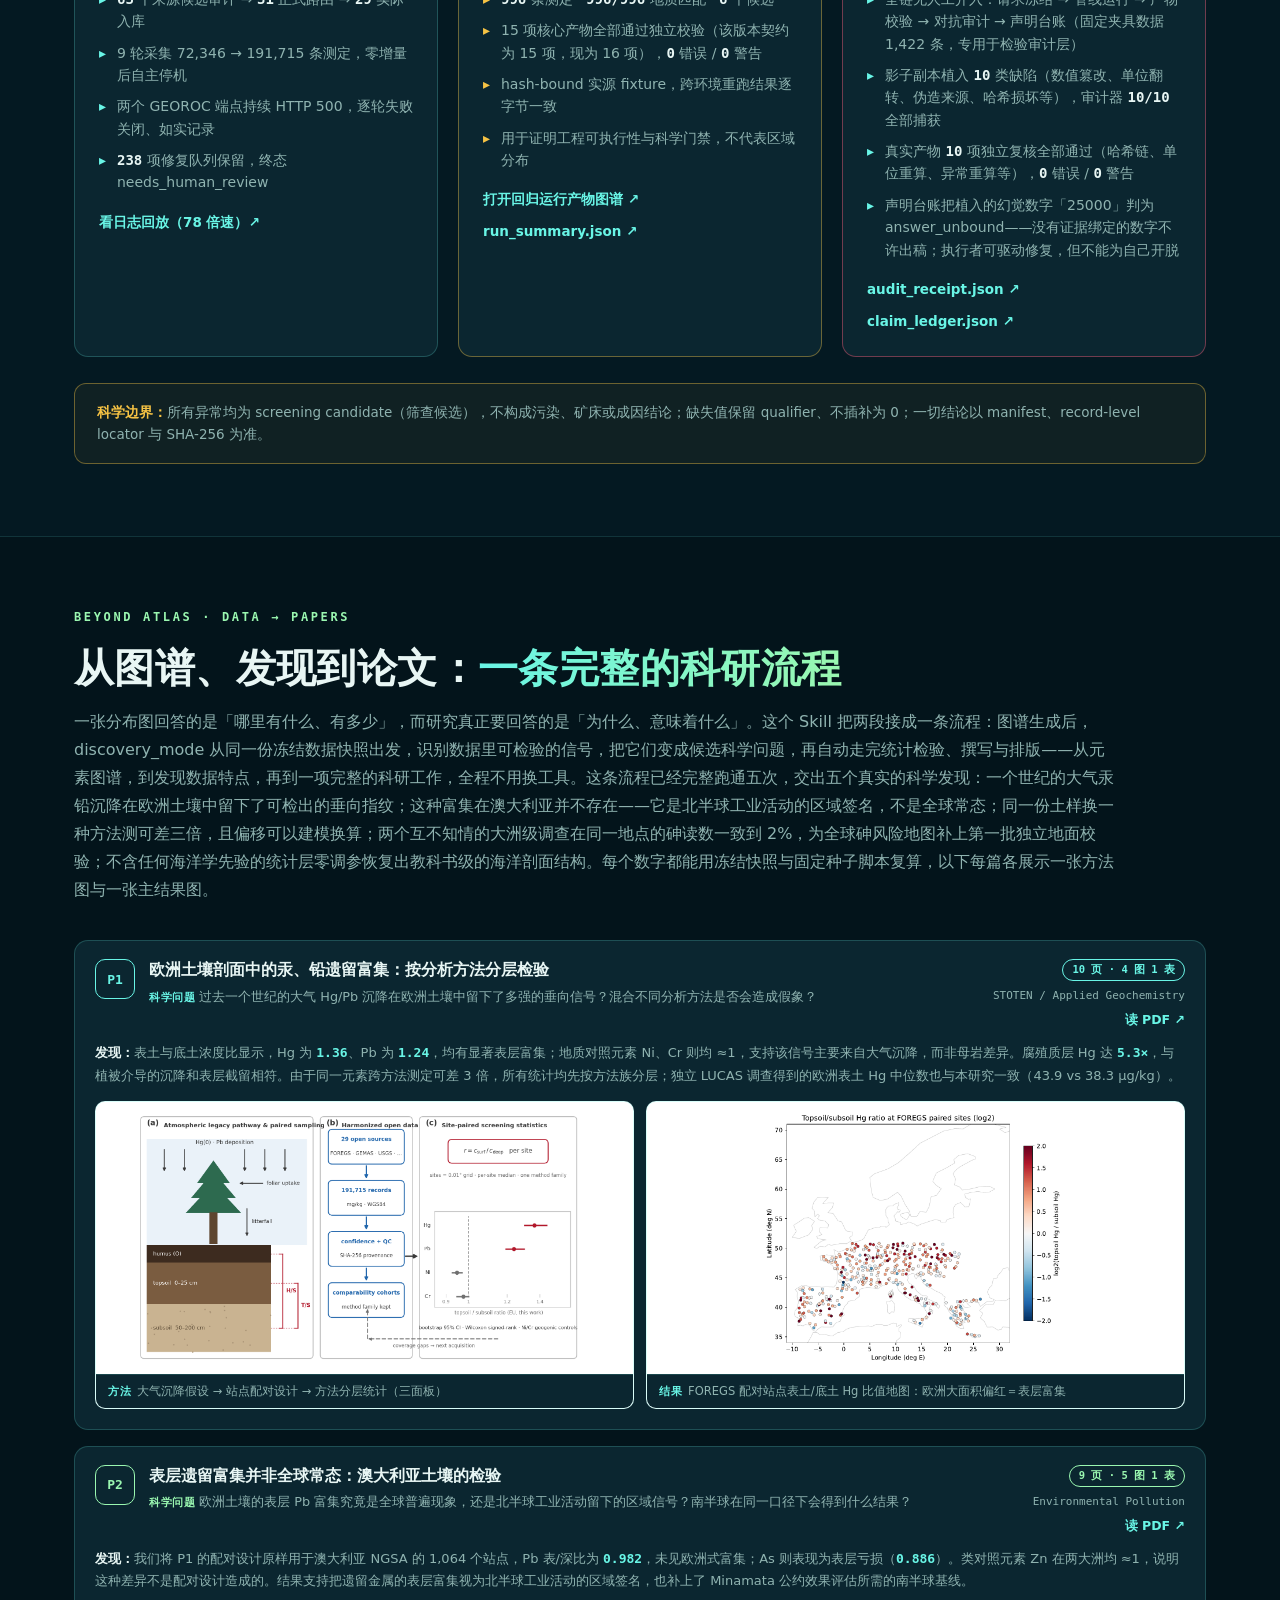
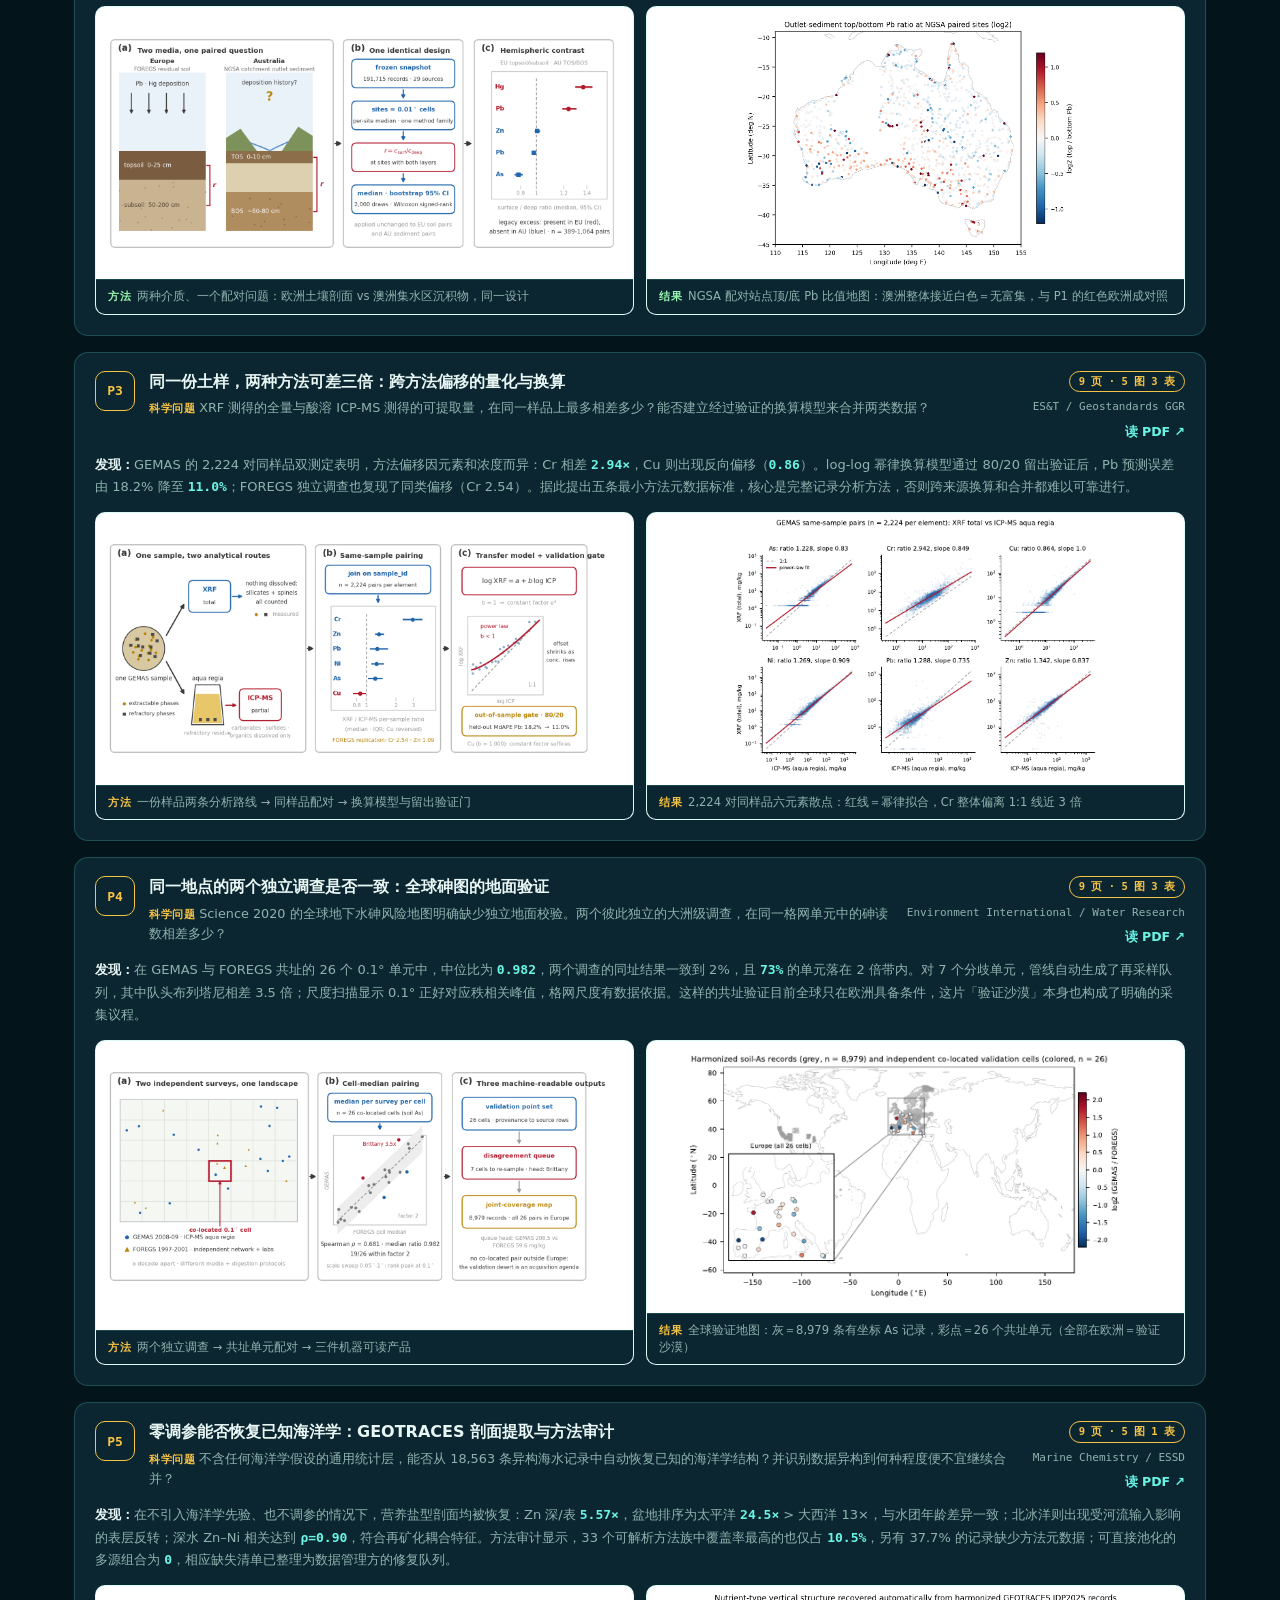
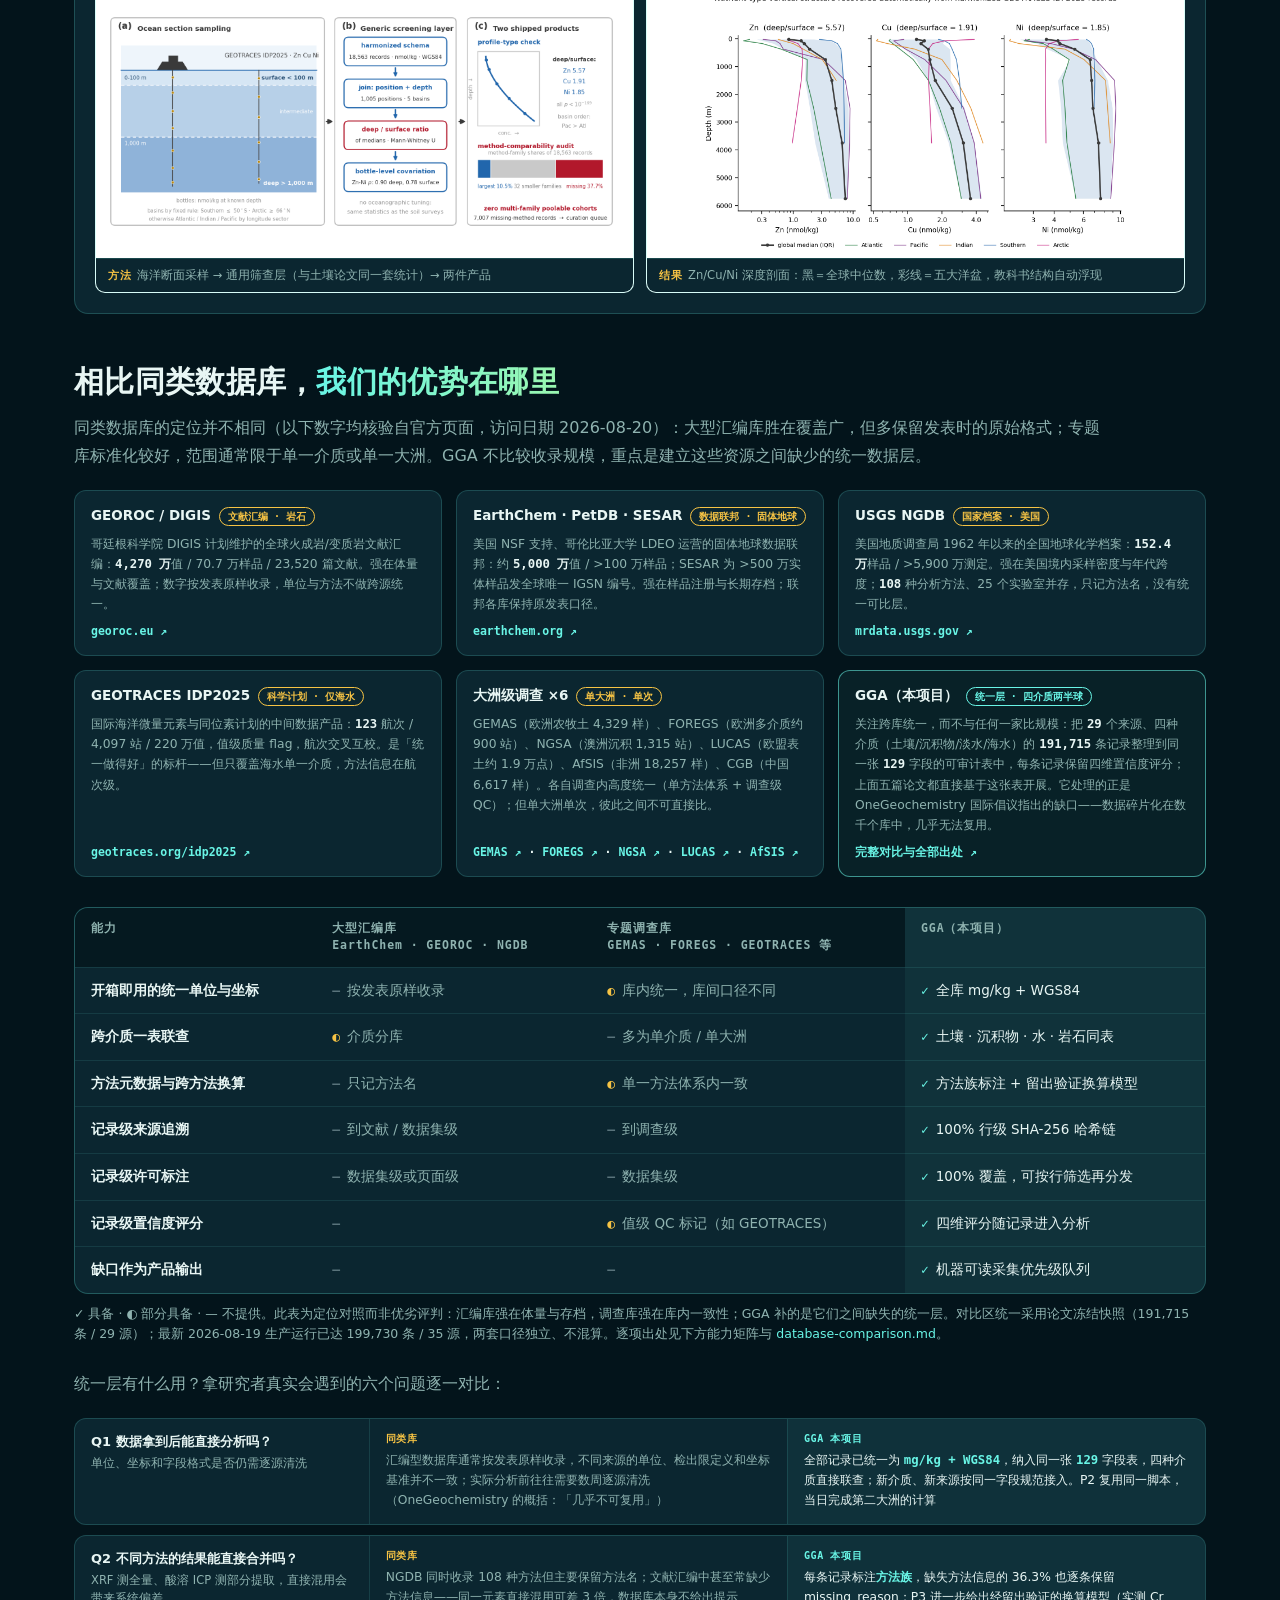
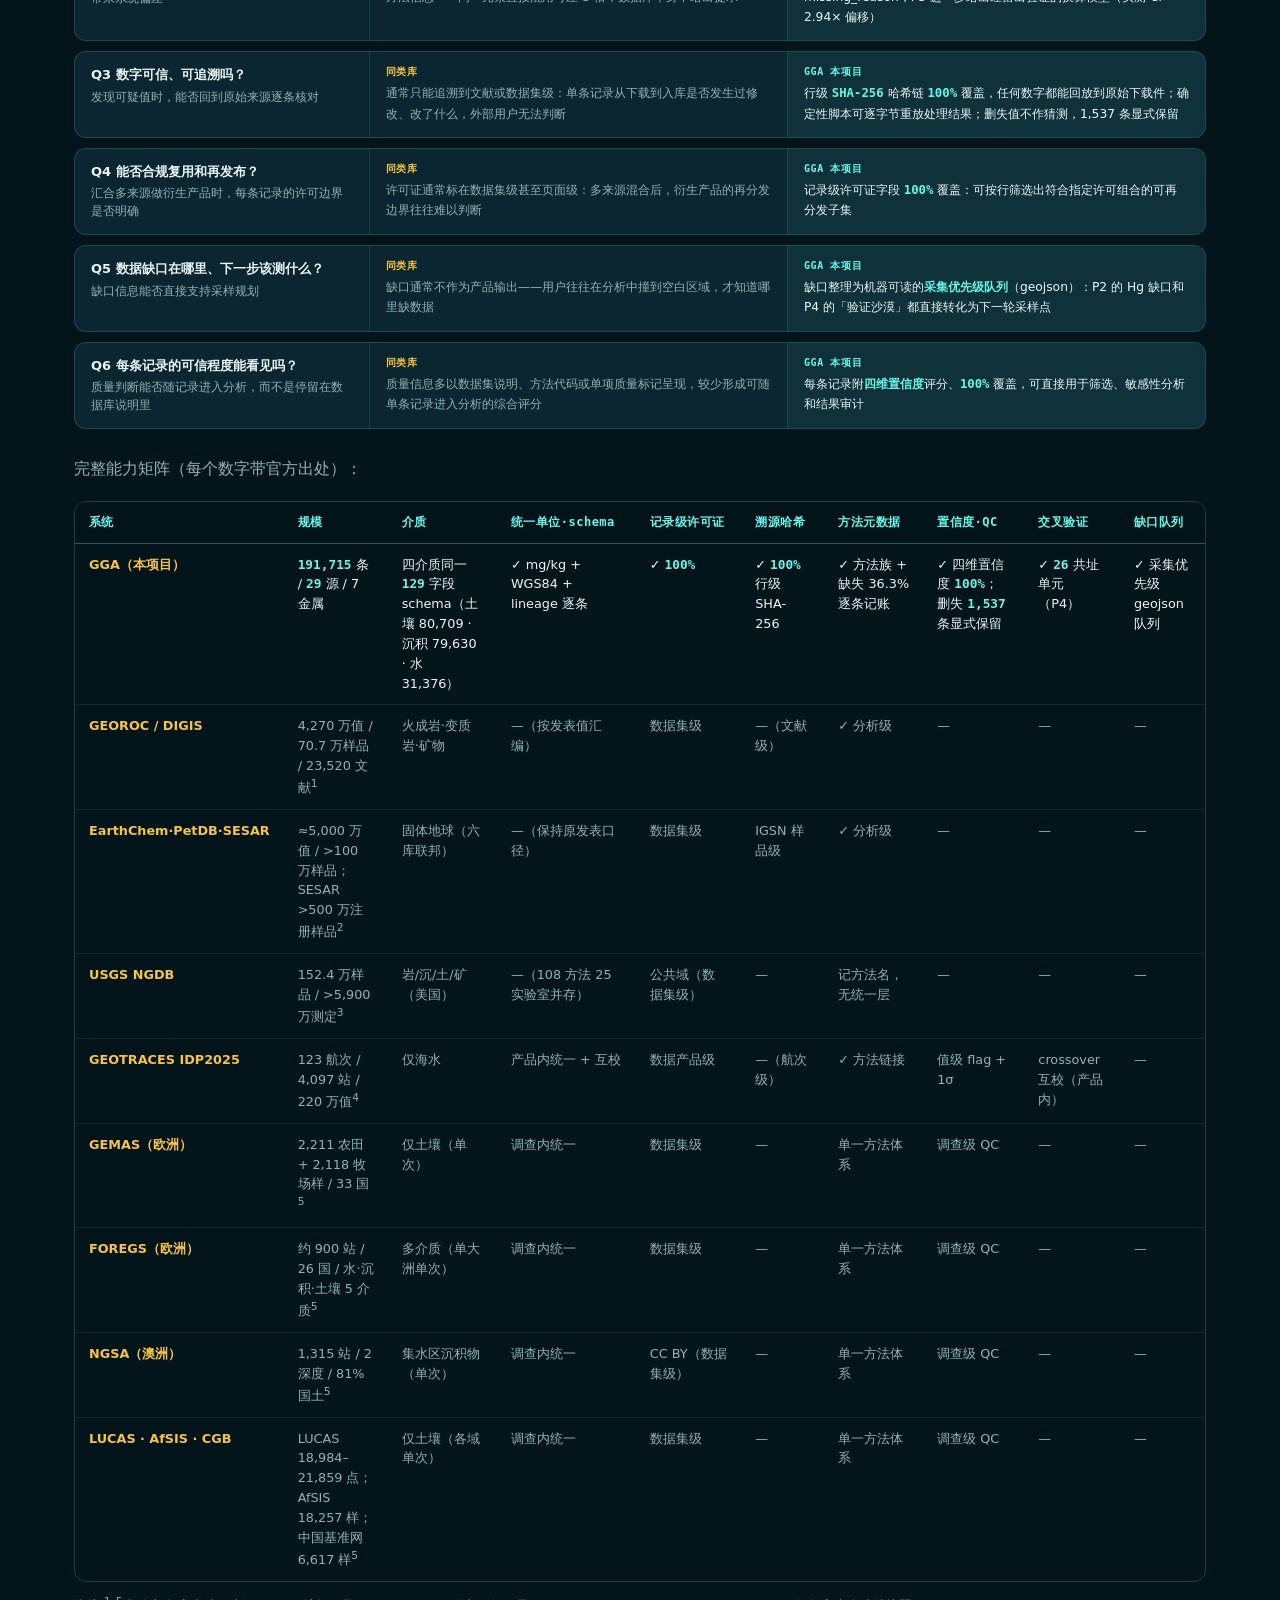
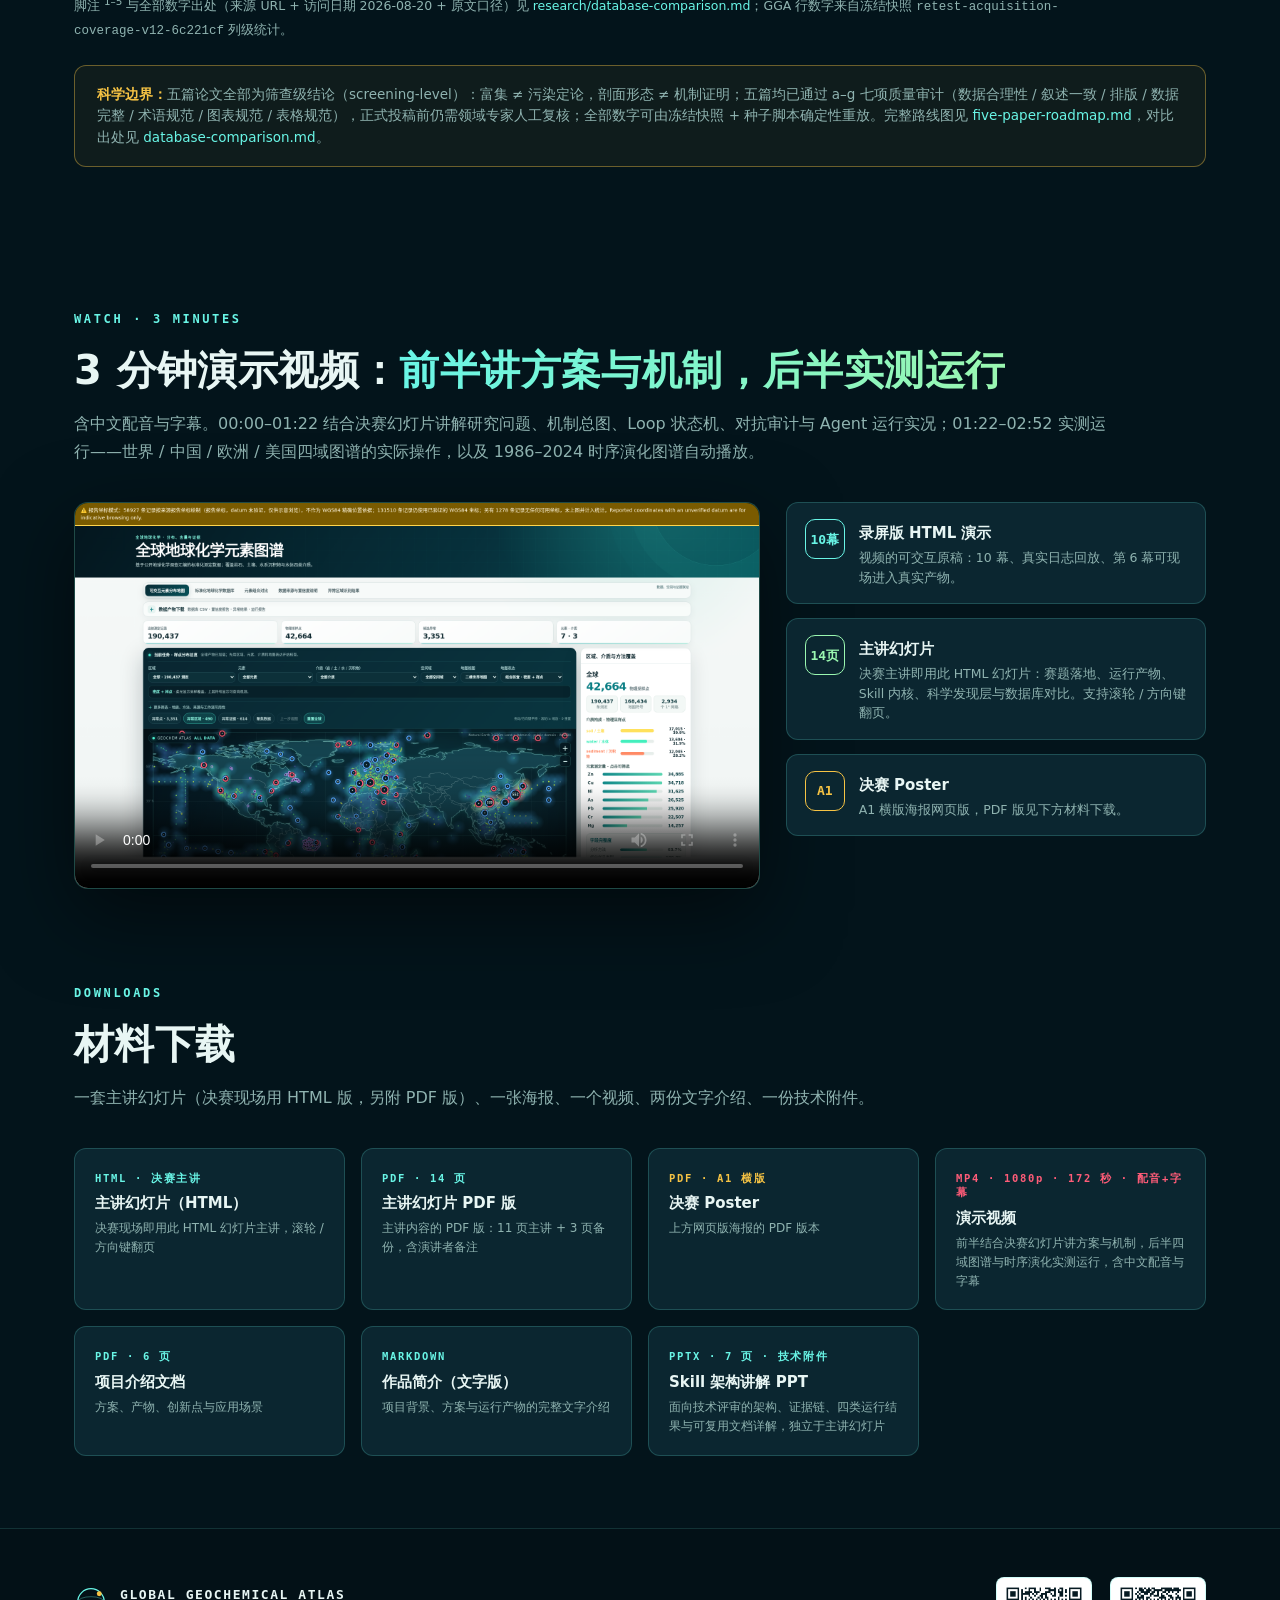
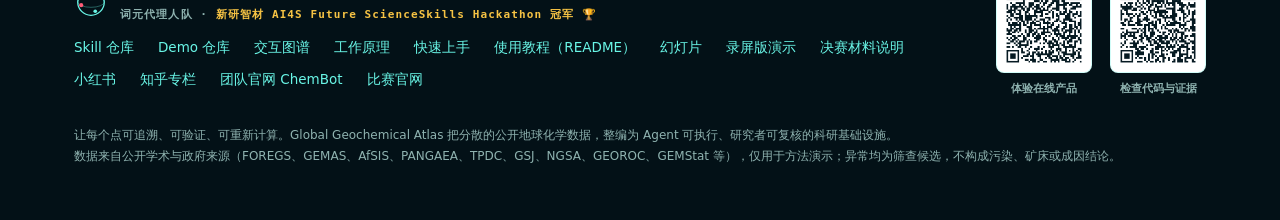
==== commit 82fb8bf2: "Add English homepage (en.html) with zh/en toggle and remembered preference; add collapsible menu bel" ====
--- a/index.html
+++ b/index.html
@@ -22,427 +22,21 @@
 <meta name="twitter:title" content="Global Geochemical Atlas · 全球地球化学元素分布图谱 Skill">
 <meta name="twitter:description" content="面向 AI Agent 的可复用科研 Skill：自动采集、质控、制图与异常识别，每个数字都带 SHA-256 指纹。">
 <meta name="twitter:image" content="https://asimfish.github.io/global-geochemical-atlas-demo/assets/global-overview-1920x1080.png">
-<style>
-  :root {
-    --bg: #03141b;
-    --bg2: #06202b;
-    --panel: #0b2630;
-    --ink: #e8f6f4;
-    --muted: #8fb3b0;
-    --mint: #69f5e6;
-    --gold: #f6c344;
-    --red: #ff5c78;
-    --line: rgba(105,245,230,.22);
-    --mono: "SFMono-Regular", "JetBrains Mono", "DejaVu Sans Mono", Menlo, Consolas, monospace;
-    --sans: "PingFang SC", "Hiragino Sans GB", "Noto Sans CJK SC", "Microsoft YaHei", system-ui, sans-serif;
-    --ease: cubic-bezier(.22,.9,.3,1);
-  }
-  * { margin: 0; padding: 0; box-sizing: border-box; }
-  html { scroll-behavior: smooth; }
-  section, .stats { scroll-margin-top: 64px; }
-  body {
-    background:
-      radial-gradient(1100px 520px at 82% -6%, rgba(105,245,230,.09), transparent 60%),
-      radial-gradient(900px 480px at -8% 30%, rgba(246,195,68,.05), transparent 55%),
-      var(--bg);
-    color: var(--ink);
-    font-family: var(--sans);
-    line-height: 1.6;
-    -webkit-font-smoothing: antialiased;
-    overflow-x: hidden;
-  }
-  a { color: var(--mint); text-decoration: none; }
-  img { display: block; max-width: 100%; }
-  .wrap { max-width: 1180px; margin: 0 auto; padding: 0 24px; }
-  .eyebrow { font: 700 12px/1.4 var(--mono); letter-spacing: .22em; color: var(--mint); text-transform: uppercase; }
-  .gradient { background: linear-gradient(92deg, var(--mint), #9af7b0); -webkit-background-clip: text; background-clip: text; color: transparent; }
-  h2.section-title { font-size: clamp(24px, 3.4vw, 40px); font-weight: 800; letter-spacing: .01em; margin-top: 10px; }
-  .section-sub { color: var(--muted); margin-top: 8px; max-width: 1040px; line-height: 1.75; }
-  section { padding: 72px 0; }
-
-  /* ===== topbar ===== */
-  .topbar {
-    position: sticky; top: 0; z-index: 50;
-    background: rgba(3,20,27,.88);
-    backdrop-filter: blur(10px);
-    border-bottom: 1px solid rgba(105,245,230,.14);
-  }
-  .topbar .wrap { display: flex; align-items: center; gap: 14px; height: 60px; }
-  .brand { display: flex; align-items: center; gap: 10px; color: var(--ink); flex: none; }
-  .brand svg { width: 30px; height: 30px; }
-  .brand b { font: 800 13px/1.2 var(--mono); letter-spacing: .14em; white-space: nowrap; }
-  .brand small { display: block; font: 600 10px/1.2 var(--mono); letter-spacing: .1em; color: var(--muted); }
-  .team-badge { padding: 4px 10px; border: 1px solid var(--gold); border-radius: 999px; color: var(--gold); font: 800 11px/1 var(--mono); letter-spacing: .1em; white-space: nowrap; }
-  nav.top-nav { margin-left: auto; display: flex; gap: 13px; align-items: center; }
-  nav.top-nav a { color: var(--muted); font-size: 14px; transition: color .2s; white-space: nowrap; }
-  nav.top-nav a:hover { color: var(--mint); }
-  nav.top-nav a.gh { padding: 6px 14px; border: 1px solid var(--line); border-radius: 999px; color: var(--mint); }
-  nav.top-nav a.gh:hover { border-color: var(--mint); box-shadow: 0 0 18px rgba(105,245,230,.2); }
-  @media (max-width: 1360px) { nav.top-nav a.ext { display: none; } }
-  @media (max-width: 860px) { nav.top-nav a:not(.gh) { display: none; } }
-  @media (max-width: 720px) {
-    .wrap { padding: 0 16px; }
-    .topbar .wrap { gap: 8px; flex-wrap: wrap; }
-    .brand { gap: 7px; }
-    .brand svg { width: 24px; height: 24px; }
-    .brand small { display: none; }
-    .brand b { font-size: 10px; letter-spacing: .06em; white-space: nowrap; }
-    .team-badge { font-size: 10px; padding: 3px 7px; }
-    nav.top-nav { gap: 10px; }
-    nav.top-nav a.gh { padding: 4px 9px; font-size: 12px; }
-  }
-
-  /* ===== orgs bar ===== */
-  .orgs-bar { padding: 4px 0 30px; }
-  .orgs-bar .wrap { display: flex; flex-wrap: wrap; align-items: center; justify-content: center; gap: 14px 18px; }
-  .orgs-bar .org-label { flex-basis: 100%; text-align: center; margin-bottom: 6px; font: 700 11px/1.4 var(--mono); letter-spacing: .24em; color: var(--muted); text-transform: uppercase; }
-  .orgs-bar .org { display: flex; align-items: center; justify-content: center; height: 68px; padding: 10px 20px; background: #fff; border-radius: 12px; box-shadow: 0 4px 18px rgba(0,0,0,.28); }
-  .orgs-bar .org img { height: 38px; width: auto; display: block; }
-  .orgs-bar .org img.seal { height: 48px; }
-  .orgs-bar .org img.slim { height: 32px; }
-  @media (max-width: 720px) { .orgs-bar .org { height: 54px; padding: 8px 12px; } .orgs-bar .org img { height: 28px; } .orgs-bar .org img.seal { height: 36px; } .orgs-bar .org img.slim { height: 24px; } }
-
-  /* ===== champion bar ===== */
-  .champ-bar {
-    display: block;
-    background: linear-gradient(92deg, rgba(246,195,68,.16), rgba(246,195,68,.05) 45%, rgba(246,195,68,.16));
-    border-bottom: 1px solid rgba(246,195,68,.35);
-  }
-  .champ-bar .wrap {
-    display: flex; align-items: center; justify-content: center; gap: 12px;
-    min-height: 44px; padding-top: 8px; padding-bottom: 8px; flex-wrap: wrap; text-align: center;
-  }
-  .champ-bar .cup { font-size: 17px; line-height: 1; }
-  .champ-bar b { color: var(--gold); font: 800 14px/1.4 var(--sans, inherit); letter-spacing: .04em; }
-  .champ-bar small { color: rgba(246,195,68,.82); font: 650 12.5px/1.4 var(--mono); letter-spacing: .06em; }
-  .champ-bar:hover b { text-decoration: underline; text-underline-offset: 3px; }
-  @media (max-width: 720px) { .champ-bar small { display: none; } }
-
-  /* ===== hero ===== */
-  .hero { padding: 84px 0 64px; }
-  .hero .wrap { display: grid; grid-template-columns: minmax(0, 48fr) minmax(0, 52fr); gap: 56px; align-items: stretch; }
-  @media (max-width: 960px) { .hero .wrap { grid-template-columns: minmax(0, 1fr); } }
-  .hero h1 { font-size: clamp(25px, 3.1vw, 43px); font-weight: 850; line-height: 1.2; letter-spacing: .01em; margin-top: 14px; white-space: nowrap; }
-  .hero h1 .h1-sub { display: block; margin-top: 12px; font-size: clamp(16px, 1.75vw, 25px); font-weight: 780; letter-spacing: .03em; white-space: nowrap; }
-  @media (max-width: 960px) { .hero h1, .hero h1 .h1-sub { white-space: normal; } }
-  .hero .sub { margin-top: 18px; color: var(--muted); font-size: clamp(15px, 1.3vw, 17px); max-width: 520px; }
-  .hero .sub b { color: var(--ink); font-weight: 700; }
-  .hero-quote { margin-top: 18px; padding: 14px 18px; border-left: 3px solid var(--mint); border-radius: 0 12px 12px 0; background: rgba(105,245,230,.06); max-width: 540px; }
-  .hero-quote .q-who { display: block; font: 700 11px/1.5 var(--mono); color: var(--mint); letter-spacing: .06em; margin-bottom: 6px; font-style: normal; }
-  .hero-quote p { margin: 0; color: var(--ink); font-size: clamp(15px, 1.35vw, 17.5px); font-weight: 700; line-height: 1.65; }
-  .pain-grid { display: grid; grid-template-columns: 1fr 1fr; gap: 9px; margin-top: 12px; max-width: 560px; }
-  .pain-card { border: 1px solid var(--line); border-radius: 12px; padding: 10px 12px; background: rgba(255,255,255,.02); display: flex; flex-direction: column; }
-  .pain-card .role { align-self: flex-start; font: 700 10.5px/1.7 var(--mono); color: var(--mint); letter-spacing: .04em; border: 1px solid rgba(105,245,230,.3); border-radius: 6px; padding: 0 7px; }
-  .pain-card p { margin: 7px 0 0; color: var(--muted); font-size: 12.5px; line-height: 1.55; flex: 1; }
-  .pain-card .pl-tag { display: block; margin-top: 7px; font: 700 11px/1.4 var(--mono); color: var(--gold); }
-  @media (max-width: 520px) { .pain-grid { grid-template-columns: 1fr; } }
-  .hero-band { grid-column: 1 / -1; margin-top: 8px; padding: 16px 22px; border: 1px solid var(--line); border-radius: 16px; background: rgba(255,255,255,.02); display: flex; flex-direction: column; gap: 12px; align-items: center; }
-  .hero-flow { display: flex; flex-wrap: wrap; justify-content: center; align-items: stretch; gap: 8px; }
-  .hero-flow i { font-style: normal; color: var(--muted); font: 700 13px/1 var(--mono); opacity: .7; align-self: center; }
-  .hf-step { --fc: var(--mint); display: inline-flex; flex-direction: column; align-items: center; justify-content: center; gap: 3px; padding: 8px 16px; border: 1px solid var(--line); border-radius: 12px; background: rgba(255,255,255,.02); }
-  .hf-step b { font-size: 13.5px; font-weight: 780; color: var(--ink); white-space: nowrap; }
-  .hf-step small { font: 650 9.5px/1.3 var(--mono); color: var(--fc); letter-spacing: .05em; white-space: nowrap; }
-  .hf-step.gold { --fc: var(--gold); border-color: rgba(246,195,68,.35); }
-  .hf-step.red { --fc: var(--red); border-color: rgba(255,92,120,.35); }
-  a.hf-step { transition: border-color .2s, transform .2s; }
-  a.hf-step:hover { border-color: var(--fc); transform: translateY(-2px); }
-  .hero-formula { margin: 0; font: 650 13px/1.6 var(--mono); color: var(--muted); letter-spacing: .02em; text-align: center; }
-  .hero-formula b { color: var(--gold); font-weight: 750; }
-  .chip-row { display: flex; flex-wrap: wrap; gap: 8px; margin-top: 22px; }
-  .chip { padding: 5px 12px; border: 1px solid var(--line); border-radius: 999px; color: var(--muted); font: 650 12px/1.4 var(--mono); }
-  .chip.hot { border-color: rgba(246,195,68,.55); color: var(--gold); }
-  a.chip { transition: color .2s, border-color .2s; }
-  a.chip:hover { color: var(--mint); border-color: var(--mint); }
-  .cta-row { display: flex; flex-wrap: wrap; gap: 12px; margin-top: 30px; }
-  .btn { display: inline-flex; align-items: center; gap: 8px; padding: 12px 22px; border-radius: 999px; font-weight: 750; font-size: 15px; transition: transform .2s, box-shadow .2s, border-color .2s; }
-  .btn.primary { background: linear-gradient(92deg, var(--mint), #6ef0a8); color: #04222b; box-shadow: 0 10px 34px rgba(105,245,230,.25); }
-  .btn.primary:hover { transform: translateY(-2px); box-shadow: 0 16px 44px rgba(105,245,230,.35); }
-  .btn.ghost { border: 1px solid var(--line); color: var(--ink); }
-  .btn.ghost:hover { border-color: var(--mint); transform: translateY(-2px); }
-  .hero-note { margin-top: 14px; color: var(--muted); font-size: 12.5px; }
-
-  .browser-card { display: flex; flex-direction: column; border: 1px solid rgba(105,245,230,.3); border-radius: 14px; overflow: hidden; background: var(--panel); box-shadow: 0 30px 90px rgba(0,0,0,.5), 0 0 40px rgba(105,245,230,.06); transition: transform .35s var(--ease), box-shadow .35s; }
-  .hero .browser-card .shot { flex: 1; min-height: 0; }
-  .hero .browser-card .shot img { width: 100%; height: 100%; object-fit: contain; object-position: center; display: block; background: #061b22; }
-  .browser-card:hover { transform: translateY(-6px); box-shadow: 0 42px 110px rgba(0,0,0,.6), 0 0 56px rgba(105,245,230,.12); }
-  .browser-bar { display: flex; align-items: center; gap: 8px; padding: 10px 14px; background: rgba(3,20,27,.92); border-bottom: 1px solid rgba(105,245,230,.16); }
-  .browser-bar i { width: 10px; height: 10px; border-radius: 50%; background: #2d4a52; }
-  .browser-bar i:nth-child(1) { background: #ff5f57; } .browser-bar i:nth-child(2) { background: #febc2e; } .browser-bar i:nth-child(3) { background: #28c840; }
-  .browser-bar span { margin-left: 8px; font: 600 11px/1 var(--mono); color: var(--muted); letter-spacing: .04em; overflow: hidden; text-overflow: ellipsis; white-space: nowrap; min-width: 0; flex: 1; }
-  .browser-bar em { margin-left: auto; font: 700 10px/1 var(--mono); color: var(--mint); font-style: normal; letter-spacing: .12em; }
-  .browser-card .shot { position: relative; }
-  .browser-card .shot::after { content: ""; position: absolute; inset: 0; background: linear-gradient(180deg, transparent 62%, rgba(3,20,27,.55)); }
-  .shot-caption { position: absolute; z-index: 2; left: 14px; bottom: 12px; right: 14px; display: flex; justify-content: space-between; align-items: baseline; gap: 10px; }
-  .shot-caption b { font-size: 13.5px; }
-  .shot-caption span { font: 650 10.5px/1.4 var(--mono); color: var(--mint); letter-spacing: .06em; white-space: nowrap; }
-
-  /* ===== stats band ===== */
-  .stats { padding: 40px 0 30px; border-top: 1px solid rgba(105,245,230,.12); border-bottom: 1px solid rgba(105,245,230,.12); background: rgba(6,32,43,.5); }
-  .stats-head { display: flex; align-items: baseline; gap: 14px; flex-wrap: wrap; }
-  .stats-head .eyebrow { color: var(--gold); }
-  .stats-head span.date { color: var(--muted); font: 600 12px/1.4 var(--mono); }
-  .stats-grid { display: grid; grid-template-columns: repeat(6, 1fr); gap: 18px; margin-top: 20px; }
-  @media (max-width: 960px) { .stats-grid { grid-template-columns: repeat(3, 1fr); } }
-  @media (max-width: 560px) { .stats-grid { grid-template-columns: repeat(2, 1fr); } }
-  .stat { border-left: 2px solid rgba(105,245,230,.2); padding-left: 14px; }
-  .stat.warn { border-left-color: rgba(246,195,68,.4); }
-  .stat b { display: block; font: 800 clamp(22px, 2.6vw, 34px)/1.1 var(--mono); color: var(--mint); font-variant-numeric: tabular-nums; }
-  .stat.warn b { color: var(--gold); }
-  .stat span { display: block; margin-top: 6px; color: var(--muted); font-size: 12.5px; line-height: 1.5; }
-  .stats-caveat { margin-top: 18px; color: var(--muted); font-size: 12.5px; border-left: 2px solid var(--gold); padding-left: 12px; }
-  .stats-caveat b { color: var(--gold); }
-
-  /* ===== challenge ===== */
-  .req-rows { display: flex; flex-direction: column; gap: 14px; margin-top: 36px; }
-  .req-row { display: grid; grid-template-columns: 200px 1fr; gap: 12px 28px; align-items: center; border: 1px solid rgba(105,245,230,.2); border-radius: 12px; background: var(--panel); padding: 20px 24px; transition: border-color .25s, transform .25s; }
-  .req-row:hover { border-color: rgba(105,245,230,.5); transform: translateX(4px); }
-  .req-head { display: flex; align-items: center; gap: 14px; }
-  .req-no { flex: none; font: 800 13px/1 var(--mono); color: var(--c, var(--mint)); border: 1px solid var(--c, var(--mint)); border-radius: 8px; padding: 9px 10px; }
-  .req-name b { display: block; font-size: 16.5px; }
-  .req-name small { font: 700 10px/1.7 var(--mono); letter-spacing: .16em; color: var(--muted); }
-  .req-row p { color: var(--muted); font-size: 14px; line-height: 1.7; }
-  .req-row p b { color: var(--ink); font-weight: 700; }
-  @media (max-width: 720px) { .req-row { grid-template-columns: 1fr; padding: 18px 20px; } }
-  .req-bridge { margin-top: 24px; color: var(--muted); font-size: 13.5px; border-left: 2px solid var(--mint); padding-left: 12px; }
-  .req-bridge a { font-weight: 700; }
-
-  /* ===== deliverable cards ===== */
-  .cards { display: grid; grid-template-columns: repeat(3, 1fr); gap: 22px; margin-top: 36px; }
-  @media (max-width: 960px) { .cards { grid-template-columns: repeat(2, 1fr); } }
-  @media (max-width: 620px) { .cards { grid-template-columns: 1fr; } }
-  .card { display: flex; flex-direction: column; border: 1px solid rgba(105,245,230,.2); border-radius: 14px; overflow: hidden; background: var(--panel); transition: transform .3s var(--ease), box-shadow .3s, border-color .3s; }
-  .card:hover { transform: translateY(-6px); border-color: rgba(105,245,230,.5); box-shadow: 0 24px 64px rgba(0,0,0,.45); }
-  .card .thumb { position: relative; aspect-ratio: 16/9; overflow: hidden; }
-  .card .thumb img { width: 100%; height: 100%; object-fit: cover; object-position: center 30%; transition: transform .45s var(--ease); }
-  .card:hover .thumb img { transform: scale(1.04); }
-  .card .thumb::after { content: ""; position: absolute; inset: 0; background: linear-gradient(180deg, rgba(3,20,27,.4) 0%, transparent 30%, transparent 70%, rgba(11,38,48,.9)); }
-  .card .tag { position: absolute; z-index: 2; top: 10px; left: 10px; padding: 4px 10px; border-radius: 999px; border: 1px solid var(--c, var(--mint)); background: rgba(3,20,27,.88); color: var(--c, var(--mint)); font: 800 10.5px/1 var(--mono); letter-spacing: .1em; }
-  .card .body { display: flex; flex-direction: column; flex: 1; padding: 16px 18px 18px; }
-  .card h3 { font-size: 17px; font-weight: 780; }
-  .card p { margin-top: 8px; color: var(--muted); font-size: 13.5px; flex: 1; }
-  .card .links { display: flex; flex-wrap: wrap; gap: 10px 16px; margin-top: 14px; }
-  .card .links a { font: 700 13px/1.4 var(--sans); }
-  .card .links a:hover { text-decoration: underline; }
-  .card .links a.minor { color: var(--muted); }
-  .card.skill-card .thumb { background: #041920; display: flex; align-items: center; justify-content: center; }
-  .term-mini { width: 88%; border: 1px solid rgba(105,245,230,.3); border-radius: 8px; background: #02141b; font: 600 11.5px/1.9 var(--mono); padding: 12px 14px; color: var(--muted); }
-  .term-mini .cmd { color: var(--ink); }
-  .term-mini .ok { color: #6ef0a8; }
-  .term-mini b { color: var(--mint); font-weight: 700; }
-
-  /* ===== how it works: six design commitments ===== */
-  .how { background: rgba(6,32,43,.35); border-top: 1px solid rgba(105,245,230,.12); }
-  .principle { margin-top: 26px; display: flex; flex-wrap: wrap; align-items: center; gap: 10px 18px; padding: 14px 20px; border: 1px solid rgba(246,195,68,.4); border-radius: 12px; background: rgba(246,195,68,.05); }
-  .principle b { color: var(--gold); font: 800 15px/1.4 var(--sans); letter-spacing: .02em; }
-  .principle span { color: var(--muted); font-size: 13px; line-height: 1.6; }
-  .principle span em { color: var(--ink); font-style: normal; font-weight: 700; }
-  .loop-steps { display: flex; flex-wrap: wrap; align-items: center; gap: 6px; margin-top: 10px; }
-  .loop-steps span { padding: 4px 9px; border: 1px solid rgba(246,195,68,.4); border-radius: 8px; color: var(--ink); font: 650 11px/1.4 var(--mono); }
-  .loop-steps i { color: var(--muted); font-style: normal; font: 700 11px/1 var(--mono); }
-  .how-grid { display: grid; grid-template-columns: repeat(3, 1fr); gap: 18px; margin-top: 22px; }
-  @media (max-width: 1000px) { .how-grid { grid-template-columns: repeat(2, 1fr); } }
-  @media (max-width: 620px) { .how-grid { grid-template-columns: 1fr; } }
-  .how-card { display: flex; flex-direction: column; border: 1px solid rgba(105,245,230,.2); border-radius: 14px; background: var(--panel); padding: 20px 20px 18px; transition: border-color .25s, transform .25s; }
-  .how-card:hover { border-color: var(--c, rgba(105,245,230,.55)); transform: translateY(-4px); }
-  .how-head { display: flex; align-items: center; gap: 12px; }
-  .how-no { flex: none; display: grid; place-items: center; width: 38px; height: 38px; border: 1px solid var(--c, var(--mint)); border-radius: 10px; color: var(--c, var(--mint)); font: 800 13px/1 var(--mono); }
-  .how-head b { font-size: 16px; line-height: 1.35; }
-  .how-card .promise { margin-top: 12px; color: var(--ink); font-size: 13.5px; line-height: 1.7; font-weight: 600; }
-  .how-card .detail { margin-top: 8px; color: var(--muted); font-size: 13px; line-height: 1.7; flex: 1; }
-  .how-card .detail b { color: var(--ink); font-weight: 700; }
-  .how-card .detail code { font: 650 11.5px/1.6 var(--mono); color: var(--c, var(--mint)); }
-  .how-foot { margin-top: 14px; padding-top: 12px; border-top: 1px solid rgba(105,245,230,.12); display: flex; flex-direction: column; gap: 6px; }
-  .how-foot .row { display: flex; flex-wrap: wrap; gap: 4px 14px; align-items: center; }
-  .how-foot .lbl { font: 700 10px/1.4 var(--mono); letter-spacing: .14em; color: var(--muted); }
-  .how-foot a { font: 700 12.5px/1.6 var(--mono); color: var(--c, var(--mint)); }
-  .how-foot a:hover { text-decoration: underline; }
-  .how-foot a.site { color: var(--ink); font-family: var(--sans); font-size: 12.5px; }
-
-  /* ===== quick start ===== */
-  .qs-grid { display: grid; grid-template-columns: minmax(0, 46fr) minmax(0, 54fr); gap: 22px; margin-top: 34px; align-items: stretch; }
-  @media (max-width: 960px) { .qs-grid { grid-template-columns: 1fr; gap: 16px; } .qs-grid .qs-col { display: contents; } .qs-grid .qs-box { order: var(--o, 0); } }
-  .qs-col { display: flex; flex-direction: column; gap: 16px; min-width: 0; }
-  .qs-box { border: 1px solid rgba(105,245,230,.22); border-radius: 14px; background: var(--panel); padding: 18px 20px 20px; min-width: 0; }
-  .qs-box.hot { border-color: rgba(246,195,68,.45); }
-  .qs-box .step { display: flex; align-items: center; gap: 10px; }
-  .qs-box .step i { flex: none; display: grid; place-items: center; width: 26px; height: 26px; border-radius: 50%; background: var(--c, var(--mint)); color: #04222b; font: 800 12px/1 var(--mono); font-style: normal; }
-  .qs-box .step b { font-size: 15.5px; }
-  .qs-box p { margin-top: 8px; color: var(--muted); font-size: 13px; line-height: 1.7; }
-  .qs-box p b { color: var(--ink); }
-  .qs-box p code, .qs-more code { font: 650 12px/1.6 var(--mono); color: var(--mint); }
-  .code { position: relative; margin-top: 12px; border: 1px solid rgba(105,245,230,.25); border-radius: 10px; background: #02141b; padding: 34px 14px 12px; overflow-x: auto; }
-  .code pre { margin: 0; font: 600 12px/1.75 var(--mono); color: var(--ink); white-space: pre; }
-  .code pre .c { color: var(--muted); }
-  .code pre .k { color: var(--mint); }
-  .copy-btn { position: absolute; top: 7px; right: 8px; padding: 4px 10px; border: 1px solid var(--line); border-radius: 999px; background: rgba(3,20,27,.9); color: var(--muted); font: 700 10.5px/1.4 var(--mono); letter-spacing: .06em; cursor: pointer; transition: color .2s, border-color .2s; }
-  .copy-btn:hover { color: var(--mint); border-color: var(--mint); }
-  .copy-btn.done { color: #6ef0a8; border-color: #6ef0a8; }
-  .prompt-box { position: relative; margin-top: 12px; border: 1px solid rgba(246,195,68,.35); border-left: 3px solid var(--gold); border-radius: 0 12px 12px 0; background: rgba(246,195,68,.05); padding: 16px 18px 16px 18px; }
-  .prompt-box p { margin: 0; color: var(--ink); font-size: 14px; line-height: 1.85; font-weight: 500; padding-right: 56px; }
-  .prompt-box .slot { padding: 1px 7px; border-radius: 6px; background: rgba(246,195,68,.18); border: 1px solid rgba(246,195,68,.55); color: var(--gold); font-weight: 800; white-space: nowrap; }
-  .slot-table { width: 100%; margin-top: 12px; border-collapse: collapse; font-size: 12.5px; }
-  .slot-table th, .slot-table td { padding: 7px 10px; text-align: left; border-bottom: 1px solid rgba(105,245,230,.1); vertical-align: top; }
-  .slot-table th { font: 750 10.5px/1.5 var(--mono); letter-spacing: .1em; color: var(--muted); }
-  .slot-table td:first-child { color: var(--gold); font-weight: 800; white-space: nowrap; }
-  .slot-table td:last-child { color: var(--muted); font-family: var(--mono); font-size: 11.5px; }
-  .slot-table tr:last-child td { border-bottom: none; }
-  .qs-more { margin-top: 12px; color: var(--muted); font-size: 12.5px; line-height: 1.7; }
-  .qs-more a { font-weight: 700; }
-
-  /* ===== evidence (two runs) ===== */
-  .evidence { background: rgba(6,32,43,.45); border-top: 1px solid rgba(105,245,230,.12); border-bottom: 1px solid rgba(105,245,230,.12); }
-  .run-grid { display: grid; grid-template-columns: repeat(3, 1fr); gap: 20px; margin-top: 36px; }
-  @media (max-width: 1100px) { .run-grid { grid-template-columns: 1fr; } }
-  .run-card { border: 1px solid rgba(105,245,230,.22); border-radius: 14px; background: var(--panel); padding: 24px 24px; }
-  .run-card.red { border-color: rgba(255,92,120,.42); }
-  .run-card.red .kicker { color: var(--red); }
-  .run-card.gold { border-color: rgba(246,195,68,.4); }
-  .run-card .kicker { font: 800 11px/1.4 var(--mono); letter-spacing: .18em; color: var(--mint); }
-  .run-card.gold .kicker { color: var(--gold); }
-  .run-card h3 { margin-top: 8px; font-size: 18px; font-weight: 800; }
-  .run-card ul { margin: 14px 0 0; padding: 0; list-style: none; }
-  .run-card li { position: relative; padding-left: 18px; margin-top: 9px; color: var(--muted); font-size: 14px; }
-  .run-card li::before { content: "▸"; position: absolute; left: 0; color: var(--mint); }
-  .run-card.gold li::before { color: var(--gold); }
-  .run-card li b { color: var(--ink); font-family: var(--mono); }
-  .run-card .links { margin-top: 18px; display: flex; flex-wrap: wrap; gap: 10px 18px; font-weight: 700; font-size: 13.5px; }
-  .honesty { margin-top: 26px; padding: 18px 22px; border: 1px solid rgba(246,195,68,.4); border-radius: 12px; background: rgba(246,195,68,.05); color: var(--muted); font-size: 13.5px; }
-  .honesty b { color: var(--gold); }
-
-  /* ===== research: papers + database comparison ===== */
-  .research-grid { display: grid; grid-template-columns: minmax(0, 58fr) minmax(0, 42fr); gap: 26px; margin-top: 36px; align-items: start; }
-  @media (max-width: 960px) { .research-grid { grid-template-columns: 1fr; } }
-  .paper-list { display: flex; flex-direction: column; gap: 12px; }
-  .paper-item { display: flex; gap: 14px; align-items: flex-start; border: 1px solid rgba(105,245,230,.2); border-radius: 12px; padding: 15px 18px; background: var(--panel); transition: border-color .25s, transform .25s; }
-  .paper-item:hover { border-color: rgba(105,245,230,.5); transform: translateX(4px); }
-  .paper-item i { flex: none; display: grid; place-items: center; width: 40px; height: 40px; border: 1px solid var(--c, var(--mint)); border-radius: 10px; color: var(--c, var(--mint)); font: 800 13px/1 var(--mono); font-style: normal; }
-  .paper-item .p-body { min-width: 0; flex: 1; }
-  .paper-item b { display: block; font-size: 14.5px; color: var(--ink); line-height: 1.45; }
-  .paper-item .p-num { display: block; margin-top: 4px; color: var(--muted); font-size: 12.5px; line-height: 1.55; }
-  .paper-item .p-num em { color: var(--mint); font-style: normal; font-family: var(--mono); font-weight: 700; }
-  .paper-item .p-meta { display: flex; flex-wrap: wrap; gap: 6px 14px; margin-top: 8px; align-items: center; }
-  .paper-item .p-status { padding: 3px 9px; border-radius: 999px; border: 1px solid var(--c, var(--mint)); color: var(--c, var(--mint)); font: 750 10.5px/1.3 var(--mono); }
-  .paper-item .p-meta a { font-weight: 700; font-size: 12.5px; }
-  .paper-item .p-meta span.venue { color: var(--muted); font-size: 11.5px; font-family: var(--mono); }
-  .fig-stack { display: flex; flex-direction: column; gap: 16px; position: sticky; top: 84px; }
-  .fig-card { border: 1px solid rgba(105,245,230,.28); border-radius: 12px; overflow: hidden; background: #fff; }
-  .fig-card img { width: 100%; }
-  .fig-card figcaption { padding: 10px 14px; background: var(--panel); color: var(--muted); font-size: 12px; line-height: 1.55; border-top: 1px solid rgba(105,245,230,.16); }
-  .fig-card figcaption b { color: var(--ink); }
-  /* five-paper cards */
-  .pcards { display: flex; flex-direction: column; gap: 16px; margin-top: 36px; }
-  .pcard { border: 1px solid rgba(105,245,230,.2); border-radius: 14px; background: var(--panel); padding: 18px 20px 20px; transition: border-color .25s; }
-  .pcard:hover { border-color: rgba(105,245,230,.5); }
-  .pc-head { display: flex; gap: 14px; align-items: flex-start; flex-wrap: wrap; }
-  .pc-head i { flex: none; display: grid; place-items: center; width: 40px; height: 40px; border: 1px solid var(--c, var(--mint)); border-radius: 10px; color: var(--c, var(--mint)); font: 800 13px/1 var(--mono); font-style: normal; }
-  .pc-title { flex: 1 1 320px; min-width: 0; }
-  .pc-title b { display: block; font-size: 16px; color: var(--ink); line-height: 1.4; }
-  .pc-q { display: block; margin-top: 5px; font-size: 12.8px; line-height: 1.6; color: var(--muted); }
-  .pc-q b { display: inline; color: var(--c, var(--mint)); font-family: var(--mono); font-size: 11px; letter-spacing: .05em; margin-right: 4px; }
-  .pc-side { flex: none; display: flex; flex-direction: column; gap: 6px; align-items: flex-end; text-align: right; }
-  .pc-side .p-status { padding: 3px 9px; border-radius: 999px; border: 1px solid var(--c, var(--mint)); color: var(--c, var(--mint)); font: 750 10.5px/1.3 var(--mono); }
-  .pc-side .venue { color: var(--muted); font-size: 11px; font-family: var(--mono); }
-  .pc-side a { font-weight: 700; font-size: 12.5px; }
-  .pc-find { margin-top: 12px; font-size: 13px; line-height: 1.7; color: var(--muted); }
-  .pc-find b { color: var(--ink); }
-  .pc-find em { color: var(--mint); font-style: normal; font-family: var(--mono); font-weight: 700; }
-  .pc-figs { display: grid; grid-template-columns: 1fr 1fr; gap: 12px; margin-top: 14px; align-items: stretch; }
-  .pc-figs figure { border: 1px solid rgba(105,245,230,.25); border-radius: 10px; overflow: hidden; background: #fff; margin: 0; display: flex; flex-direction: column; }
-  .pc-figs img { width: 100%; display: block; height: 272px; object-fit: contain; background: #fff; padding: 6px; box-sizing: border-box; }
-  .pc-figs figcaption { margin-top: auto; padding: 8px 12px; background: var(--panel); color: var(--muted); font-size: 11.5px; line-height: 1.5; border-top: 1px solid rgba(105,245,230,.16); }
-  .pc-figs figcaption b { color: var(--c, var(--mint)); font-family: var(--mono); font-size: 10.5px; letter-spacing: .05em; margin-right: 6px; }
-  @media (max-width: 760px) { .pc-figs { grid-template-columns: 1fr; } .pc-side { align-items: flex-start; text-align: left; } }
-  /* database intro cards */
-  .db-cards { display: grid; grid-template-columns: repeat(3, 1fr); gap: 14px; margin-top: 20px; }
-  @media (max-width: 960px) { .db-cards { grid-template-columns: 1fr 1fr; } }
-  @media (max-width: 640px) { .db-cards { grid-template-columns: 1fr; } }
-  .db-card { border: 1px solid rgba(105,245,230,.18); border-radius: 12px; background: var(--panel); padding: 14px 16px; display: flex; flex-direction: column; gap: 7px; }
-  .db-card.us-card { border-color: rgba(105,245,230,.55); background: rgba(105,245,230,.06); }
-  .db-head { display: flex; align-items: baseline; gap: 8px; flex-wrap: wrap; }
-  .db-head b { color: var(--ink); font-size: 13.5px; }
-  .db-tag { padding: 2px 8px; border-radius: 999px; border: 1px solid var(--c, var(--gold)); color: var(--c, var(--gold)); font: 750 10px/1.3 var(--mono); }
-  .db-card p { color: var(--muted); font-size: 12.3px; line-height: 1.65; flex: 1; margin: 0; }
-  .db-card p b { color: var(--ink); font-family: var(--mono); }
-  .db-card .db-links { font-size: 11.5px; font-weight: 700; font-family: var(--mono); line-height: 1.7; }
-  /* question-by-question comparison */
-  .glance-wrap { margin-top: 30px; overflow-x: auto; border: 1px solid rgba(105,245,230,.25); border-radius: 14px; background: var(--panel); }
-  table.glance { width: 100%; border-collapse: collapse; font-size: 13.5px; min-width: 760px; }
-  table.glance th, table.glance td { padding: 12px 16px; text-align: left; border-bottom: 1px solid rgba(105,245,230,.1); vertical-align: top; }
-  table.glance thead th { font: 750 11.5px/1.5 var(--mono); letter-spacing: .08em; color: var(--muted); background: rgba(3,20,27,.7); white-space: nowrap; }
-  table.glance thead th:last-child, table.glance td:last-child { background: rgba(105,245,230,.055); }
-  table.glance tbody tr:last-child td { border-bottom: none; }
-  table.glance td.dim2 { color: var(--muted); }
-  table.glance b.cap { color: var(--ink); font-weight: 700; }
-  .mk { display: inline-block; font: 800 13px/1 var(--mono); margin-right: 7px; }
-  .mk.yes { color: var(--mint); } .mk.part { color: var(--gold); } .mk.no { color: rgba(154,178,186,.55); }
-  .glance-note { margin-top: 10px; color: var(--muted); font-size: 12.5px; }
-  .q-rows { display: flex; flex-direction: column; gap: 10px; margin-top: 20px; }
-  .q-row { display: grid; grid-template-columns: minmax(0,26fr) minmax(0,37fr) minmax(0,37fr); border: 1px solid rgba(105,245,230,.18); border-radius: 12px; overflow: hidden; background: var(--panel); }
-  .q-row .q { padding: 13px 16px; }
-  .q-row .q b { display: block; color: var(--ink); font-size: 13px; line-height: 1.5; }
-  .q-row .q span { display: block; margin-top: 4px; color: var(--muted); font-size: 11.5px; line-height: 1.55; }
-  .q-row .them, .q-row .us2 { padding: 13px 16px; font-size: 12.3px; line-height: 1.65; }
-  .q-row .them { color: var(--muted); border-left: 1px solid rgba(105,245,230,.12); }
-  .q-row .us2 { color: var(--ink); border-left: 1px solid rgba(105,245,230,.12); background: rgba(105,245,230,.05); }
-  .q-row .them::before, .q-row .us2::before { display: block; font: 750 10px/1.3 var(--mono); letter-spacing: .06em; margin-bottom: 5px; }
-  .q-row .them::before { content: "同类库"; color: var(--gold); }
-  .q-row .us2::before { content: "GGA 本项目"; color: var(--mint); }
-  .q-row .us2 b { color: var(--mint); font-family: var(--mono); }
-  @media (max-width: 860px) { .q-row { grid-template-columns: 1fr; } .q-row .them, .q-row .us2 { border-left: none; border-top: 1px solid rgba(105,245,230,.12); } }
-  .cmp-block { margin-top: 44px; }
-  .cmp-scroll { overflow-x: auto; margin-top: 18px; border: 1px solid rgba(105,245,230,.2); border-radius: 12px; }
-  table.cmp { width: 100%; min-width: 760px; border-collapse: collapse; font-size: 12.8px; line-height: 1.55; }
-  table.cmp th { text-align: left; padding: 12px 14px; background: rgba(3,20,27,.85); color: var(--mint); font: 750 12px/1.4 var(--mono); letter-spacing: .04em; border-bottom: 1px solid rgba(105,245,230,.3); white-space: nowrap; }
-  table.cmp td { padding: 11px 14px; border-bottom: 1px solid rgba(105,245,230,.1); color: var(--muted); vertical-align: top; }
-  table.cmp tr:last-child td { border-bottom: none; }
-  table.cmp td:first-child { color: var(--gold); font-weight: 750; white-space: nowrap; }
-  table.cmp td.us { color: var(--ink); }
-  table.cmp td.us b { color: var(--mint); font-family: var(--mono); }
-  .cmp-verdict { display: grid; grid-template-columns: repeat(3, 1fr); gap: 16px; margin-top: 20px; }
-  @media (max-width: 860px) { .cmp-verdict { grid-template-columns: 1fr; } }
-  .verdict { border-top: 3px solid var(--c, var(--mint)); padding: 12px 4px 0; }
-  .verdict code { color: var(--c, var(--mint)); font: 800 13px/1.3 var(--mono); }
-  .verdict p { margin-top: 7px; color: var(--muted); font-size: 12.8px; line-height: 1.6; }
-
-  /* ===== video / presentation ===== */
-  .media-grid { display: grid; grid-template-columns: minmax(0, 62fr) minmax(0, 38fr); gap: 26px; margin-top: 36px; align-items: start; }
-  @media (max-width: 900px) { .media-grid { grid-template-columns: 1fr; } }
-  .video-shell { border: 1px solid rgba(105,245,230,.3); border-radius: 14px; overflow: hidden; background: #000; box-shadow: 0 26px 80px rgba(0,0,0,.5); }
-  .video-shell video { display: block; width: 100%; height: auto; }
-  .video-note { margin-top: 10px; color: var(--muted); font-size: 12.5px; }
-  .present-list { display: flex; flex-direction: column; gap: 14px; }
-  .present-item { display: flex; gap: 14px; align-items: flex-start; border: 1px solid rgba(105,245,230,.2); border-radius: 12px; padding: 16px 18px; background: var(--panel); transition: border-color .25s, transform .25s; }
-  .present-item:hover { border-color: rgba(105,245,230,.5); transform: translateX(4px); }
-  .present-item i { flex: none; display: grid; place-items: center; width: 40px; height: 40px; border: 1px solid var(--c, var(--mint)); border-radius: 10px; color: var(--c, var(--mint)); font: 800 13px/1 var(--mono); font-style: normal; }
-  .present-item b { display: block; font-size: 15px; color: var(--ink); }
-  .present-item span { display: block; margin-top: 3px; color: var(--muted); font-size: 12.5px; line-height: 1.55; }
-
-  /* ===== materials ===== */
-  .mat-grid { display: grid; grid-template-columns: repeat(4, 1fr); gap: 16px; margin-top: 36px; }
-  @media (max-width: 960px) { .mat-grid { grid-template-columns: repeat(2, 1fr); } }
-  @media (max-width: 520px) { .mat-grid { grid-template-columns: 1fr; } }
-  .mat { border: 1px solid rgba(105,245,230,.2); border-radius: 12px; padding: 18px 20px; background: var(--panel); transition: border-color .25s, transform .25s; }
-  .mat:hover { border-color: rgba(105,245,230,.5); transform: translateY(-4px); }
-  .mat .kind { font: 800 10.5px/1.4 var(--mono); letter-spacing: .16em; color: var(--c, var(--mint)); }
-  .mat b { display: block; margin-top: 6px; font-size: 15px; color: var(--ink); }
-  .mat span { display: block; margin-top: 4px; color: var(--muted); font-size: 12px; }
-
-  /* ===== footer ===== */
-  footer { border-top: 1px solid rgba(105,245,230,.14); padding: 48px 0 60px; background: rgba(3,16,22,.7); }
-  .foot-grid { display: grid; grid-template-columns: 1fr auto; gap: 32px; align-items: center; }
-  @media (max-width: 720px) { .foot-grid { grid-template-columns: 1fr; } }
-  .foot-links { display: flex; flex-wrap: wrap; gap: 10px 24px; margin-top: 14px; font-size: 13.5px; }
-  .qr-row { display: flex; gap: 18px; }
-  .qr { text-align: center; }
-  .qr img { width: 96px; height: 96px; border-radius: 8px; border: 1px solid rgba(105,245,230,.3); background: #fff; padding: 4px; }
-  .qr span { display: block; margin-top: 8px; font: 650 10.5px/1.4 var(--mono); color: var(--muted); }
-  .foot-fine { margin-top: 30px; color: var(--muted); font-size: 12px; line-height: 1.7; }
-
-  /* ===== entrance reveal（渐进增强：无 JS 时全部可见）===== */
-  body.fx-on .fx { opacity: 0; transform: translateY(24px); transition: opacity .7s var(--ease), transform .7s var(--ease); }
-  body.fx-on .fx.in { opacity: 1; transform: none; }
-  @media (prefers-reduced-motion: reduce) { body.fx-on .fx { opacity: 1; transform: none; transition: none; } }
-</style>
+<link rel="alternate" hreflang="zh-CN" href="https://asimfish.github.io/global-geochemical-atlas-demo/">
+<link rel="alternate" hreflang="en" href="https://asimfish.github.io/global-geochemical-atlas-demo/en.html">
+<link rel="alternate" hreflang="x-default" href="https://asimfish.github.io/global-geochemical-atlas-demo/">
+<link rel="stylesheet" href="assets/site.css">
+<script>
+  // Language routing before first paint: honour ?lang= first, then a remembered explicit choice (no browser-language guessing).
+  (function () {
+    try {
+      var q = /[?&]lang=(zh|en)\b/.exec(location.search);
+      var pref = q ? q[1] : localStorage.getItem('gga-lang');
+      if (q) localStorage.setItem('gga-lang', q[1]);
+      if (pref === 'en') location.replace('en.html' + location.hash);
+    } catch (e) {}
+  })();
+</script>
 </head>
 <body>
 
@@ -466,9 +60,32 @@
       <a class="ext" href="https://zhuanlan.zhihu.com/p/2073539526404879853" target="_blank" rel="noopener">知乎</a>
       <a class="ext" href="https://chembot.zgca.com/" target="_blank" rel="noopener">团队官网</a>
       <a class="ext" href="https://synmatai.cn/hackathon" target="_blank" rel="noopener">比赛官网</a>
+      <a class="lang" href="en.html" hreflang="en" lang="en" data-lang="en" title="Switch to English">EN</a>
       <a class="gh" href="https://github.com/asimfish/global-geochemical-atlas-skill" target="_blank" rel="noopener">GitHub ↗</a>
     </nav>
-  </div>
+    <button class="nav-toggle" type="button" aria-label="打开菜单" aria-expanded="false" aria-controls="mobile-menu"><span></span><span></span><span></span></button>
+  </div>
+  <nav id="mobile-menu" class="mobile-menu" hidden aria-label="站内导航">
+    <a href="#challenge">赛题</a>
+    <a href="#deliverables">运行产物</a>
+    <a href="#how">工作原理</a>
+    <a href="#quickstart">快速上手</a>
+    <a href="#runs">真实运行验证</a>
+    <a href="#research">科学发现</a>
+    <a href="#video">演示视频</a>
+    <a href="#materials">材料下载</a>
+    <span class="mm-label">在线产物 · 外部链接</span>
+    <a href="live/world-atlas.html" target="_blank" rel="noopener">交互图谱<small>96 MB</small></a>
+    <a href="live/world-temporal.html" target="_blank" rel="noopener">时序演化图谱</a>
+    <a href="slides.html">幻灯片</a>
+    <a href="finals/Global-Geochemical-Atlas-Poster.pdf" target="_blank" rel="noopener">海报 PDF</a>
+    <a href="https://github.com/asimfish/global-geochemical-atlas-skill" target="_blank" rel="noopener">GitHub Skill 仓库 ↗</a>
+    <a href="https://xhslink.cn/o/7EMuFyOOsO5" target="_blank" rel="noopener">小红书 ↗</a>
+    <a href="https://zhuanlan.zhihu.com/p/2073539526404879853" target="_blank" rel="noopener">知乎 ↗</a>
+    <a href="https://chembot.zgca.com/" target="_blank" rel="noopener">团队官网 ChemBot ↗</a>
+    <a href="https://synmatai.cn/hackathon" target="_blank" rel="noopener">比赛官网 ↗</a>
+    <a href="en.html" hreflang="en" lang="en" data-lang="en">English version →</a>
+  </nav>
 </header>
 
 <a class="champ-bar" href="https://synmatai.cn/hackathon/" target="_blank" rel="noopener">
@@ -1143,58 +760,6 @@
   </div>
 </footer>
 
-<script>
-  if ('IntersectionObserver' in window && !new URLSearchParams(location.search).has('static')) {
-    document.body.classList.add('fx-on');
-    const io = new IntersectionObserver(entries => {
-      entries.forEach(e => { if (e.isIntersecting) { e.target.classList.add('in'); io.unobserve(e.target); } });
-    }, { threshold: .12 });
-    document.querySelectorAll('.fx').forEach(el => io.observe(el));
-
-    // count-up for stats band
-    if (!matchMedia('(prefers-reduced-motion: reduce)').matches) {
-      const cio = new IntersectionObserver(entries => {
-        entries.forEach(entry => {
-          if (!entry.isIntersecting) return;
-          cio.unobserve(entry.target);
-          const el = entry.target;
-          const target = +el.dataset.n;
-          const suffix = el.dataset.suffix || '';
-          const t0 = performance.now(), dur = 1500;
-          const tick = now => {
-            const p = Math.min(1, (now - t0) / dur);
-            const eased = 1 - Math.pow(1 - p, 3);
-            el.textContent = Math.round(target * eased).toLocaleString('en-US') + suffix;
-            if (p < 1) requestAnimationFrame(tick);
-          };
-          requestAnimationFrame(tick);
-        });
-      }, { threshold: .5 });
-      document.querySelectorAll('.stat b[data-n]').forEach(el => cio.observe(el));
-    }
-  }
-
-  // copy buttons for quick-start snippets (falls back to a hidden textarea when Clipboard API is unavailable)
-  document.querySelectorAll('.copy-btn').forEach(btn => {
-    btn.addEventListener('click', () => {
-      const box = btn.parentElement;
-      const src = box.querySelector('pre, p');
-      const text = btn.dataset.copy || (src ? src.textContent.trim() : '');
-      const done = () => { btn.textContent = '已复制'; btn.classList.add('done'); setTimeout(() => { btn.textContent = '复制'; btn.classList.remove('done'); }, 1600); };
-      if (navigator.clipboard && window.isSecureContext) {
-        navigator.clipboard.writeText(text).then(done, () => legacy(text, done));
-      } else {
-        legacy(text, done);
-      }
-    });
-  });
-  function legacy(text, done) {
-    const ta = document.createElement('textarea');
-    ta.value = text; ta.setAttribute('readonly', ''); ta.style.position = 'fixed'; ta.style.opacity = '0';
-    document.body.appendChild(ta); ta.select();
-    try { document.execCommand('copy'); done(); } catch (e) {}
-    document.body.removeChild(ta);
-  }
-</script>
+<script src="assets/site.js" defer></script>
 </body>
 </html>
--- a/assets/site.css
+++ b/assets/site.css
@@ -0,0 +1,447 @@
+  :root {
+    --bg: #03141b;
+    --bg2: #06202b;
+    --panel: #0b2630;
+    --ink: #e8f6f4;
+    --muted: #8fb3b0;
+    --mint: #69f5e6;
+    --gold: #f6c344;
+    --red: #ff5c78;
+    --line: rgba(105,245,230,.22);
+    --mono: "SFMono-Regular", "JetBrains Mono", "DejaVu Sans Mono", Menlo, Consolas, monospace;
+    --sans: "PingFang SC", "Hiragino Sans GB", "Noto Sans CJK SC", "Microsoft YaHei", system-ui, sans-serif;
+    --ease: cubic-bezier(.22,.9,.3,1);
+  }
+  * { margin: 0; padding: 0; box-sizing: border-box; }
+  html { scroll-behavior: smooth; }
+  section, .stats { scroll-margin-top: 64px; }
+  body {
+    background:
+      radial-gradient(1100px 520px at 82% -6%, rgba(105,245,230,.09), transparent 60%),
+      radial-gradient(900px 480px at -8% 30%, rgba(246,195,68,.05), transparent 55%),
+      var(--bg);
+    color: var(--ink);
+    font-family: var(--sans);
+    line-height: 1.6;
+    -webkit-font-smoothing: antialiased;
+    overflow-x: hidden;
+  }
+  a { color: var(--mint); text-decoration: none; }
+  img { display: block; max-width: 100%; }
+  .wrap { max-width: 1180px; margin: 0 auto; padding: 0 24px; }
+  .eyebrow { font: 700 12px/1.4 var(--mono); letter-spacing: .22em; color: var(--mint); text-transform: uppercase; }
+  .gradient { background: linear-gradient(92deg, var(--mint), #9af7b0); -webkit-background-clip: text; background-clip: text; color: transparent; }
+  h2.section-title { font-size: clamp(24px, 3.4vw, 40px); font-weight: 800; letter-spacing: .01em; margin-top: 10px; }
+  .section-sub { color: var(--muted); margin-top: 8px; max-width: 1040px; line-height: 1.75; }
+  section { padding: 72px 0; }
+
+  /* ===== topbar ===== */
+  .topbar {
+    position: sticky; top: 0; z-index: 50;
+    background: rgba(3,20,27,.88);
+    backdrop-filter: blur(10px);
+    border-bottom: 1px solid rgba(105,245,230,.14);
+  }
+  .topbar .wrap { display: flex; align-items: center; gap: 14px; height: 60px; }
+  .brand { display: flex; align-items: center; gap: 10px; color: var(--ink); flex: none; }
+  .brand svg { width: 30px; height: 30px; }
+  .brand b { font: 800 13px/1.2 var(--mono); letter-spacing: .14em; white-space: nowrap; }
+  .brand small { display: block; font: 600 10px/1.2 var(--mono); letter-spacing: .1em; color: var(--muted); }
+  .team-badge { padding: 4px 10px; border: 1px solid var(--gold); border-radius: 999px; color: var(--gold); font: 800 11px/1 var(--mono); letter-spacing: .1em; white-space: nowrap; }
+  nav.top-nav { margin-left: auto; display: flex; gap: 13px; align-items: center; }
+  nav.top-nav a { color: var(--muted); font-size: 14px; transition: color .2s; white-space: nowrap; }
+  nav.top-nav a:hover { color: var(--mint); }
+  nav.top-nav a.gh { padding: 6px 14px; border: 1px solid var(--line); border-radius: 999px; color: var(--mint); }
+  nav.top-nav a.gh:hover { border-color: var(--mint); box-shadow: 0 0 18px rgba(105,245,230,.2); }
+  nav.top-nav a.lang { padding: 5px 11px; border: 1px solid rgba(246,195,68,.45); border-radius: 999px; color: var(--gold); font: 800 11px/1.3 var(--mono); letter-spacing: .1em; }
+  nav.top-nav a.lang:hover { border-color: var(--gold); box-shadow: 0 0 18px rgba(246,195,68,.2); color: var(--gold); }
+  .nav-toggle { display: none; flex: none; width: 40px; height: 36px; padding: 0; border: 1px solid var(--line); border-radius: 10px; background: rgba(3,20,27,.6); cursor: pointer; flex-direction: column; align-items: center; justify-content: center; gap: 5px; transition: border-color .2s; }
+  .nav-toggle:hover { border-color: var(--mint); }
+  .nav-toggle span { display: block; width: 18px; height: 2px; border-radius: 2px; background: var(--mint); transition: transform .25s var(--ease), opacity .2s; }
+  .topbar.menu-open .nav-toggle span:nth-child(1) { transform: translateY(7px) rotate(45deg); }
+  .topbar.menu-open .nav-toggle span:nth-child(2) { opacity: 0; }
+  .topbar.menu-open .nav-toggle span:nth-child(3) { transform: translateY(-7px) rotate(-45deg); }
+  .mobile-menu { display: none; }
+  nav.top-nav a.ext { display: none; } /* external links live in the menu and the footer */
+  html[lang="en"] nav.top-nav { gap: 12px; }
+  @media (max-width: 1140px) {
+    nav.top-nav a:not(.gh):not(.lang) { display: none; }
+    .nav-toggle { display: inline-flex; }
+    .mobile-menu[hidden] { display: none; }
+    .mobile-menu:not([hidden]) { display: grid; grid-template-columns: 1fr 1fr; gap: 2px 18px; padding: 8px 24px 14px; border-top: 1px solid rgba(105,245,230,.12); background: rgba(3,20,27,.96); max-height: calc(100vh - 60px); overflow-y: auto; }
+    .mobile-menu a { display: block; padding: 10px 0; color: var(--ink); font-size: 14.5px; border-bottom: 1px solid rgba(105,245,230,.08); }
+    .mobile-menu a:hover { color: var(--mint); }
+    .mobile-menu a small { color: var(--muted); font: 600 10.5px/1 var(--mono); letter-spacing: .06em; margin-left: 6px; }
+    .mobile-menu .mm-label { grid-column: 1 / -1; margin-top: 8px; font: 700 10px/1.6 var(--mono); letter-spacing: .2em; color: var(--muted); text-transform: uppercase; }
+  }
+  @media (max-width: 720px) {
+    .wrap { padding: 0 16px; }
+    .topbar .wrap { gap: 8px; flex-wrap: nowrap; }
+    .brand { gap: 7px; min-width: 0; flex: 1 1 auto; }
+    .brand > span { min-width: 0; }
+    .brand svg { width: 24px; height: 24px; }
+    .brand small { display: none; }
+    .brand b { display: block; font-size: 10px; letter-spacing: .06em; white-space: nowrap; overflow: hidden; text-overflow: ellipsis; }
+    .team-badge { display: none; }
+    nav.top-nav { margin-left: 0; flex: none; }
+    nav.top-nav { gap: 8px; }
+    nav.top-nav a.gh { padding: 4px 9px; font-size: 12px; }
+    nav.top-nav a.lang { padding: 4px 8px; font-size: 10px; }
+    .nav-toggle { width: 36px; height: 32px; }
+    .mobile-menu:not([hidden]) { grid-template-columns: 1fr; padding: 6px 16px 12px; }
+  }
+
+  /* ===== orgs bar ===== */
+  .orgs-bar { padding: 4px 0 30px; }
+  .orgs-bar .wrap { display: flex; flex-wrap: wrap; align-items: center; justify-content: center; gap: 14px 18px; }
+  .orgs-bar .org-label { flex-basis: 100%; text-align: center; margin-bottom: 6px; font: 700 11px/1.4 var(--mono); letter-spacing: .24em; color: var(--muted); text-transform: uppercase; }
+  .orgs-bar .org { display: flex; align-items: center; justify-content: center; height: 68px; padding: 10px 20px; background: #fff; border-radius: 12px; box-shadow: 0 4px 18px rgba(0,0,0,.28); }
+  .orgs-bar .org img { height: 38px; width: auto; display: block; }
+  .orgs-bar .org img.seal { height: 48px; }
+  .orgs-bar .org img.slim { height: 32px; }
+  @media (max-width: 720px) { .orgs-bar .org { height: 54px; padding: 8px 12px; } .orgs-bar .org img { height: 28px; } .orgs-bar .org img.seal { height: 36px; } .orgs-bar .org img.slim { height: 24px; } }
+
+  /* ===== champion bar ===== */
+  .champ-bar {
+    display: block;
+    background: linear-gradient(92deg, rgba(246,195,68,.16), rgba(246,195,68,.05) 45%, rgba(246,195,68,.16));
+    border-bottom: 1px solid rgba(246,195,68,.35);
+  }
+  .champ-bar .wrap {
+    display: flex; align-items: center; justify-content: center; gap: 12px;
+    min-height: 44px; padding-top: 8px; padding-bottom: 8px; flex-wrap: wrap; text-align: center;
+  }
+  .champ-bar .cup { font-size: 17px; line-height: 1; }
+  .champ-bar b { color: var(--gold); font: 800 14px/1.4 var(--sans, inherit); letter-spacing: .04em; }
+  .champ-bar small { color: rgba(246,195,68,.82); font: 650 12.5px/1.4 var(--mono); letter-spacing: .06em; }
+  .champ-bar:hover b { text-decoration: underline; text-underline-offset: 3px; }
+  @media (max-width: 720px) { .champ-bar small { display: none; } }
+
+  /* ===== hero ===== */
+  .hero { padding: 84px 0 64px; }
+  .hero .wrap { display: grid; grid-template-columns: minmax(0, 48fr) minmax(0, 52fr); gap: 56px; align-items: stretch; }
+  @media (max-width: 960px) { .hero .wrap { grid-template-columns: minmax(0, 1fr); } }
+  .hero h1 { font-size: clamp(25px, 3.1vw, 43px); font-weight: 850; line-height: 1.2; letter-spacing: .01em; margin-top: 14px; white-space: nowrap; }
+  .hero h1 .h1-sub { display: block; margin-top: 12px; font-size: clamp(16px, 1.75vw, 25px); font-weight: 780; letter-spacing: .03em; white-space: nowrap; }
+  @media (max-width: 960px) { .hero h1, .hero h1 .h1-sub { white-space: normal; } }
+  html[lang="en"] .hero h1 { white-space: normal; font-size: clamp(25px, 2.9vw, 40px); }
+  html[lang="en"] .hero h1 .h1-sub { white-space: normal; font-size: clamp(16px, 1.6vw, 23px); }
+  html[lang="en"] .req-row { grid-template-columns: 240px 1fr; }
+  @media (max-width: 720px) { html[lang="en"] .req-row { grid-template-columns: 1fr; } }
+  .hero .sub { margin-top: 18px; color: var(--muted); font-size: clamp(15px, 1.3vw, 17px); max-width: 520px; }
+  .hero .sub b { color: var(--ink); font-weight: 700; }
+  .hero-quote { margin-top: 18px; padding: 14px 18px; border-left: 3px solid var(--mint); border-radius: 0 12px 12px 0; background: rgba(105,245,230,.06); max-width: 540px; }
+  .hero-quote .q-who { display: block; font: 700 11px/1.5 var(--mono); color: var(--mint); letter-spacing: .06em; margin-bottom: 6px; font-style: normal; }
+  .hero-quote p { margin: 0; color: var(--ink); font-size: clamp(15px, 1.35vw, 17.5px); font-weight: 700; line-height: 1.65; }
+  .pain-grid { display: grid; grid-template-columns: 1fr 1fr; gap: 9px; margin-top: 12px; max-width: 560px; }
+  .pain-card { border: 1px solid var(--line); border-radius: 12px; padding: 10px 12px; background: rgba(255,255,255,.02); display: flex; flex-direction: column; }
+  .pain-card .role { align-self: flex-start; font: 700 10.5px/1.7 var(--mono); color: var(--mint); letter-spacing: .04em; border: 1px solid rgba(105,245,230,.3); border-radius: 6px; padding: 0 7px; }
+  .pain-card p { margin: 7px 0 0; color: var(--muted); font-size: 12.5px; line-height: 1.55; flex: 1; }
+  .pain-card .pl-tag { display: block; margin-top: 7px; font: 700 11px/1.4 var(--mono); color: var(--gold); }
+  @media (max-width: 520px) { .pain-grid { grid-template-columns: 1fr; } }
+  .hero-band { grid-column: 1 / -1; margin-top: 8px; padding: 16px 22px; border: 1px solid var(--line); border-radius: 16px; background: rgba(255,255,255,.02); display: flex; flex-direction: column; gap: 12px; align-items: center; }
+  .hero-flow { display: flex; flex-wrap: wrap; justify-content: center; align-items: stretch; gap: 8px; }
+  .hero-flow i { font-style: normal; color: var(--muted); font: 700 13px/1 var(--mono); opacity: .7; align-self: center; }
+  .hf-step { --fc: var(--mint); display: inline-flex; flex-direction: column; align-items: center; justify-content: center; gap: 3px; padding: 8px 16px; border: 1px solid var(--line); border-radius: 12px; background: rgba(255,255,255,.02); }
+  .hf-step b { font-size: 13.5px; font-weight: 780; color: var(--ink); white-space: nowrap; }
+  .hf-step small { font: 650 9.5px/1.3 var(--mono); color: var(--fc); letter-spacing: .05em; white-space: nowrap; }
+  .hf-step.gold { --fc: var(--gold); border-color: rgba(246,195,68,.35); }
+  .hf-step.red { --fc: var(--red); border-color: rgba(255,92,120,.35); }
+  a.hf-step { transition: border-color .2s, transform .2s; }
+  a.hf-step:hover { border-color: var(--fc); transform: translateY(-2px); }
+  .hero-formula { margin: 0; font: 650 13px/1.6 var(--mono); color: var(--muted); letter-spacing: .02em; text-align: center; }
+  .hero-formula b { color: var(--gold); font-weight: 750; }
+  .chip-row { display: flex; flex-wrap: wrap; gap: 8px; margin-top: 22px; }
+  .chip { padding: 5px 12px; border: 1px solid var(--line); border-radius: 999px; color: var(--muted); font: 650 12px/1.4 var(--mono); }
+  .chip.hot { border-color: rgba(246,195,68,.55); color: var(--gold); }
+  a.chip { transition: color .2s, border-color .2s; }
+  a.chip:hover { color: var(--mint); border-color: var(--mint); }
+  .cta-row { display: flex; flex-wrap: wrap; gap: 12px; margin-top: 30px; }
+  .btn { display: inline-flex; align-items: center; gap: 8px; padding: 12px 22px; border-radius: 999px; font-weight: 750; font-size: 15px; transition: transform .2s, box-shadow .2s, border-color .2s; }
+  .btn.primary { background: linear-gradient(92deg, var(--mint), #6ef0a8); color: #04222b; box-shadow: 0 10px 34px rgba(105,245,230,.25); }
+  .btn.primary:hover { transform: translateY(-2px); box-shadow: 0 16px 44px rgba(105,245,230,.35); }
+  .btn.ghost { border: 1px solid var(--line); color: var(--ink); }
+  .btn.ghost:hover { border-color: var(--mint); transform: translateY(-2px); }
+  .hero-note { margin-top: 14px; color: var(--muted); font-size: 12.5px; }
+
+  .browser-card { display: flex; flex-direction: column; border: 1px solid rgba(105,245,230,.3); border-radius: 14px; overflow: hidden; background: var(--panel); box-shadow: 0 30px 90px rgba(0,0,0,.5), 0 0 40px rgba(105,245,230,.06); transition: transform .35s var(--ease), box-shadow .35s; }
+  .hero .browser-card .shot { flex: 1; min-height: 0; }
+  .hero .browser-card .shot img { width: 100%; height: 100%; object-fit: contain; object-position: center; display: block; background: #061b22; }
+  .browser-card:hover { transform: translateY(-6px); box-shadow: 0 42px 110px rgba(0,0,0,.6), 0 0 56px rgba(105,245,230,.12); }
+  .browser-bar { display: flex; align-items: center; gap: 8px; padding: 10px 14px; background: rgba(3,20,27,.92); border-bottom: 1px solid rgba(105,245,230,.16); }
+  .browser-bar i { width: 10px; height: 10px; border-radius: 50%; background: #2d4a52; }
+  .browser-bar i:nth-child(1) { background: #ff5f57; } .browser-bar i:nth-child(2) { background: #febc2e; } .browser-bar i:nth-child(3) { background: #28c840; }
+  .browser-bar span { margin-left: 8px; font: 600 11px/1 var(--mono); color: var(--muted); letter-spacing: .04em; overflow: hidden; text-overflow: ellipsis; white-space: nowrap; min-width: 0; flex: 1; }
+  .browser-bar em { margin-left: auto; font: 700 10px/1 var(--mono); color: var(--mint); font-style: normal; letter-spacing: .12em; }
+  .browser-card .shot { position: relative; }
+  .browser-card .shot::after { content: ""; position: absolute; inset: 0; background: linear-gradient(180deg, transparent 62%, rgba(3,20,27,.55)); }
+  .shot-caption { position: absolute; z-index: 2; left: 14px; bottom: 12px; right: 14px; display: flex; justify-content: space-between; align-items: baseline; gap: 10px; }
+  .shot-caption b { font-size: 13.5px; }
+  .shot-caption span { font: 650 10.5px/1.4 var(--mono); color: var(--mint); letter-spacing: .06em; white-space: nowrap; }
+
+  /* ===== stats band ===== */
+  .stats { padding: 40px 0 30px; border-top: 1px solid rgba(105,245,230,.12); border-bottom: 1px solid rgba(105,245,230,.12); background: rgba(6,32,43,.5); }
+  .stats-head { display: flex; align-items: baseline; gap: 14px; flex-wrap: wrap; }
+  .stats-head .eyebrow { color: var(--gold); }
+  .stats-head span.date { color: var(--muted); font: 600 12px/1.4 var(--mono); }
+  .stats-grid { display: grid; grid-template-columns: repeat(6, 1fr); gap: 18px; margin-top: 20px; }
+  @media (max-width: 960px) { .stats-grid { grid-template-columns: repeat(3, 1fr); } }
+  @media (max-width: 560px) { .stats-grid { grid-template-columns: repeat(2, 1fr); } }
+  .stat { border-left: 2px solid rgba(105,245,230,.2); padding-left: 14px; }
+  .stat.warn { border-left-color: rgba(246,195,68,.4); }
+  .stat b { display: block; font: 800 clamp(22px, 2.6vw, 34px)/1.1 var(--mono); color: var(--mint); font-variant-numeric: tabular-nums; }
+  .stat.warn b { color: var(--gold); }
+  .stat span { display: block; margin-top: 6px; color: var(--muted); font-size: 12.5px; line-height: 1.5; }
+  .stats-caveat { margin-top: 18px; color: var(--muted); font-size: 12.5px; border-left: 2px solid var(--gold); padding-left: 12px; }
+  .stats-caveat b { color: var(--gold); }
+
+  /* ===== challenge ===== */
+  .req-rows { display: flex; flex-direction: column; gap: 14px; margin-top: 36px; }
+  .req-row { display: grid; grid-template-columns: 200px 1fr; gap: 12px 28px; align-items: center; border: 1px solid rgba(105,245,230,.2); border-radius: 12px; background: var(--panel); padding: 20px 24px; transition: border-color .25s, transform .25s; }
+  .req-row:hover { border-color: rgba(105,245,230,.5); transform: translateX(4px); }
+  .req-head { display: flex; align-items: center; gap: 14px; }
+  .req-no { flex: none; font: 800 13px/1 var(--mono); color: var(--c, var(--mint)); border: 1px solid var(--c, var(--mint)); border-radius: 8px; padding: 9px 10px; }
+  .req-name b { display: block; font-size: 16.5px; }
+  .req-name small { font: 700 10px/1.7 var(--mono); letter-spacing: .16em; color: var(--muted); }
+  .req-row p { color: var(--muted); font-size: 14px; line-height: 1.7; }
+  .req-row p b { color: var(--ink); font-weight: 700; }
+  @media (max-width: 720px) { .req-row { grid-template-columns: 1fr; padding: 18px 20px; } }
+  .req-bridge { margin-top: 24px; color: var(--muted); font-size: 13.5px; border-left: 2px solid var(--mint); padding-left: 12px; }
+  .req-bridge a { font-weight: 700; }
+
+  /* ===== deliverable cards ===== */
+  .cards { display: grid; grid-template-columns: repeat(3, 1fr); gap: 22px; margin-top: 36px; }
+  @media (max-width: 960px) { .cards { grid-template-columns: repeat(2, 1fr); } }
+  @media (max-width: 620px) { .cards { grid-template-columns: 1fr; } }
+  .card { display: flex; flex-direction: column; border: 1px solid rgba(105,245,230,.2); border-radius: 14px; overflow: hidden; background: var(--panel); transition: transform .3s var(--ease), box-shadow .3s, border-color .3s; }
+  .card:hover { transform: translateY(-6px); border-color: rgba(105,245,230,.5); box-shadow: 0 24px 64px rgba(0,0,0,.45); }
+  .card .thumb { position: relative; aspect-ratio: 16/9; overflow: hidden; }
+  .card .thumb img { width: 100%; height: 100%; object-fit: cover; object-position: center 30%; transition: transform .45s var(--ease); }
+  .card:hover .thumb img { transform: scale(1.04); }
+  .card .thumb::after { content: ""; position: absolute; inset: 0; background: linear-gradient(180deg, rgba(3,20,27,.4) 0%, transparent 30%, transparent 70%, rgba(11,38,48,.9)); }
+  .card .tag { position: absolute; z-index: 2; top: 10px; left: 10px; padding: 4px 10px; border-radius: 999px; border: 1px solid var(--c, var(--mint)); background: rgba(3,20,27,.88); color: var(--c, var(--mint)); font: 800 10.5px/1 var(--mono); letter-spacing: .1em; }
+  .card .body { display: flex; flex-direction: column; flex: 1; padding: 16px 18px 18px; }
+  .card h3 { font-size: 17px; font-weight: 780; }
+  .card p { margin-top: 8px; color: var(--muted); font-size: 13.5px; flex: 1; }
+  .card .links { display: flex; flex-wrap: wrap; gap: 10px 16px; margin-top: 14px; }
+  .card .links a { font: 700 13px/1.4 var(--sans); }
+  .card .links a:hover { text-decoration: underline; }
+  .card .links a.minor { color: var(--muted); }
+  .card.skill-card .thumb { background: #041920; display: flex; align-items: center; justify-content: center; }
+  .term-mini { width: 88%; border: 1px solid rgba(105,245,230,.3); border-radius: 8px; background: #02141b; font: 600 11.5px/1.9 var(--mono); padding: 12px 14px; color: var(--muted); }
+  .term-mini .cmd { color: var(--ink); }
+  .term-mini .ok { color: #6ef0a8; }
+  .term-mini b { color: var(--mint); font-weight: 700; }
+
+  /* ===== how it works: six design commitments ===== */
+  .how { background: rgba(6,32,43,.35); border-top: 1px solid rgba(105,245,230,.12); }
+  .principle { margin-top: 26px; display: flex; flex-wrap: wrap; align-items: center; gap: 10px 18px; padding: 14px 20px; border: 1px solid rgba(246,195,68,.4); border-radius: 12px; background: rgba(246,195,68,.05); }
+  .principle b { color: var(--gold); font: 800 15px/1.4 var(--sans); letter-spacing: .02em; }
+  .principle span { color: var(--muted); font-size: 13px; line-height: 1.6; }
+  .principle span em { color: var(--ink); font-style: normal; font-weight: 700; }
+  .loop-steps { display: flex; flex-wrap: wrap; align-items: center; gap: 6px; margin-top: 10px; }
+  .loop-steps span { padding: 4px 9px; border: 1px solid rgba(246,195,68,.4); border-radius: 8px; color: var(--ink); font: 650 11px/1.4 var(--mono); }
+  .loop-steps i { color: var(--muted); font-style: normal; font: 700 11px/1 var(--mono); }
+  .how-grid { display: grid; grid-template-columns: repeat(3, 1fr); gap: 18px; margin-top: 22px; }
+  @media (max-width: 1000px) { .how-grid { grid-template-columns: repeat(2, 1fr); } }
+  @media (max-width: 620px) { .how-grid { grid-template-columns: 1fr; } }
+  .how-card { display: flex; flex-direction: column; border: 1px solid rgba(105,245,230,.2); border-radius: 14px; background: var(--panel); padding: 20px 20px 18px; transition: border-color .25s, transform .25s; }
+  .how-card:hover { border-color: var(--c, rgba(105,245,230,.55)); transform: translateY(-4px); }
+  .how-head { display: flex; align-items: center; gap: 12px; }
+  .how-no { flex: none; display: grid; place-items: center; width: 38px; height: 38px; border: 1px solid var(--c, var(--mint)); border-radius: 10px; color: var(--c, var(--mint)); font: 800 13px/1 var(--mono); }
+  .how-head b { font-size: 16px; line-height: 1.35; }
+  .how-card .promise { margin-top: 12px; color: var(--ink); font-size: 13.5px; line-height: 1.7; font-weight: 600; }
+  .how-card .detail { margin-top: 8px; color: var(--muted); font-size: 13px; line-height: 1.7; flex: 1; }
+  .how-card .detail b { color: var(--ink); font-weight: 700; }
+  .how-card .detail code { font: 650 11.5px/1.6 var(--mono); color: var(--c, var(--mint)); }
+  .how-foot { margin-top: 14px; padding-top: 12px; border-top: 1px solid rgba(105,245,230,.12); display: flex; flex-direction: column; gap: 6px; }
+  .how-foot .row { display: flex; flex-wrap: wrap; gap: 4px 14px; align-items: center; }
+  .how-foot .lbl { font: 700 10px/1.4 var(--mono); letter-spacing: .14em; color: var(--muted); }
+  .how-foot a { font: 700 12.5px/1.6 var(--mono); color: var(--c, var(--mint)); }
+  .how-foot a:hover { text-decoration: underline; }
+  .how-foot a.site { color: var(--ink); font-family: var(--sans); font-size: 12.5px; }
+
+  /* ===== quick start ===== */
+  .qs-grid { display: grid; grid-template-columns: minmax(0, 46fr) minmax(0, 54fr); gap: 22px; margin-top: 34px; align-items: stretch; }
+  @media (max-width: 960px) { .qs-grid { grid-template-columns: 1fr; gap: 16px; } .qs-grid .qs-col { display: contents; } .qs-grid .qs-box { order: var(--o, 0); } }
+  .qs-col { display: flex; flex-direction: column; gap: 16px; min-width: 0; }
+  .qs-box { border: 1px solid rgba(105,245,230,.22); border-radius: 14px; background: var(--panel); padding: 18px 20px 20px; min-width: 0; }
+  .qs-box.hot { border-color: rgba(246,195,68,.45); }
+  .qs-box .step { display: flex; align-items: center; gap: 10px; }
+  .qs-box .step i { flex: none; display: grid; place-items: center; width: 26px; height: 26px; border-radius: 50%; background: var(--c, var(--mint)); color: #04222b; font: 800 12px/1 var(--mono); font-style: normal; }
+  .qs-box .step b { font-size: 15.5px; }
+  .qs-box p { margin-top: 8px; color: var(--muted); font-size: 13px; line-height: 1.7; }
+  .qs-box p b { color: var(--ink); }
+  .qs-box p code, .qs-more code { font: 650 12px/1.6 var(--mono); color: var(--mint); }
+  .code { position: relative; margin-top: 12px; border: 1px solid rgba(105,245,230,.25); border-radius: 10px; background: #02141b; padding: 34px 14px 12px; overflow-x: auto; }
+  .code pre { margin: 0; font: 600 12px/1.75 var(--mono); color: var(--ink); white-space: pre; }
+  .code pre .c { color: var(--muted); }
+  .code pre .k { color: var(--mint); }
+  .copy-btn { position: absolute; top: 7px; right: 8px; padding: 4px 10px; border: 1px solid var(--line); border-radius: 999px; background: rgba(3,20,27,.9); color: var(--muted); font: 700 10.5px/1.4 var(--mono); letter-spacing: .06em; cursor: pointer; transition: color .2s, border-color .2s; }
+  .copy-btn:hover { color: var(--mint); border-color: var(--mint); }
+  .copy-btn.done { color: #6ef0a8; border-color: #6ef0a8; }
+  .prompt-box { position: relative; margin-top: 12px; border: 1px solid rgba(246,195,68,.35); border-left: 3px solid var(--gold); border-radius: 0 12px 12px 0; background: rgba(246,195,68,.05); padding: 16px 18px 16px 18px; }
+  .prompt-box p { margin: 0; color: var(--ink); font-size: 14px; line-height: 1.85; font-weight: 500; padding-right: 56px; }
+  .prompt-box .slot { padding: 1px 7px; border-radius: 6px; background: rgba(246,195,68,.18); border: 1px solid rgba(246,195,68,.55); color: var(--gold); font-weight: 800; white-space: nowrap; }
+  .slot-table { width: 100%; margin-top: 12px; border-collapse: collapse; font-size: 12.5px; }
+  .slot-table th, .slot-table td { padding: 7px 10px; text-align: left; border-bottom: 1px solid rgba(105,245,230,.1); vertical-align: top; }
+  .slot-table th { font: 750 10.5px/1.5 var(--mono); letter-spacing: .1em; color: var(--muted); }
+  .slot-table td:first-child { color: var(--gold); font-weight: 800; white-space: nowrap; }
+  .slot-table td:last-child { color: var(--muted); font-family: var(--mono); font-size: 11.5px; }
+  .slot-table tr:last-child td { border-bottom: none; }
+  .qs-more { margin-top: 12px; color: var(--muted); font-size: 12.5px; line-height: 1.7; }
+  .qs-more a { font-weight: 700; }
+
+  /* ===== evidence (two runs) ===== */
+  .evidence { background: rgba(6,32,43,.45); border-top: 1px solid rgba(105,245,230,.12); border-bottom: 1px solid rgba(105,245,230,.12); }
+  .run-grid { display: grid; grid-template-columns: repeat(3, 1fr); gap: 20px; margin-top: 36px; }
+  @media (max-width: 1100px) { .run-grid { grid-template-columns: 1fr; } }
+  .run-card { border: 1px solid rgba(105,245,230,.22); border-radius: 14px; background: var(--panel); padding: 24px 24px; }
+  .run-card.red { border-color: rgba(255,92,120,.42); }
+  .run-card.red .kicker { color: var(--red); }
+  .run-card.gold { border-color: rgba(246,195,68,.4); }
+  .run-card .kicker { font: 800 11px/1.4 var(--mono); letter-spacing: .18em; color: var(--mint); }
+  .run-card.gold .kicker { color: var(--gold); }
+  .run-card h3 { margin-top: 8px; font-size: 18px; font-weight: 800; }
+  .run-card ul { margin: 14px 0 0; padding: 0; list-style: none; }
+  .run-card li { position: relative; padding-left: 18px; margin-top: 9px; color: var(--muted); font-size: 14px; }
+  .run-card li::before { content: "▸"; position: absolute; left: 0; color: var(--mint); }
+  .run-card.gold li::before { color: var(--gold); }
+  .run-card li b { color: var(--ink); font-family: var(--mono); }
+  .run-card .links { margin-top: 18px; display: flex; flex-wrap: wrap; gap: 10px 18px; font-weight: 700; font-size: 13.5px; }
+  .honesty { margin-top: 26px; padding: 18px 22px; border: 1px solid rgba(246,195,68,.4); border-radius: 12px; background: rgba(246,195,68,.05); color: var(--muted); font-size: 13.5px; }
+  .honesty b { color: var(--gold); }
+
+  /* ===== research: papers + database comparison ===== */
+  .research-grid { display: grid; grid-template-columns: minmax(0, 58fr) minmax(0, 42fr); gap: 26px; margin-top: 36px; align-items: start; }
+  @media (max-width: 960px) { .research-grid { grid-template-columns: 1fr; } }
+  .paper-list { display: flex; flex-direction: column; gap: 12px; }
+  .paper-item { display: flex; gap: 14px; align-items: flex-start; border: 1px solid rgba(105,245,230,.2); border-radius: 12px; padding: 15px 18px; background: var(--panel); transition: border-color .25s, transform .25s; }
+  .paper-item:hover { border-color: rgba(105,245,230,.5); transform: translateX(4px); }
+  .paper-item i { flex: none; display: grid; place-items: center; width: 40px; height: 40px; border: 1px solid var(--c, var(--mint)); border-radius: 10px; color: var(--c, var(--mint)); font: 800 13px/1 var(--mono); font-style: normal; }
+  .paper-item .p-body { min-width: 0; flex: 1; }
+  .paper-item b { display: block; font-size: 14.5px; color: var(--ink); line-height: 1.45; }
+  .paper-item .p-num { display: block; margin-top: 4px; color: var(--muted); font-size: 12.5px; line-height: 1.55; }
+  .paper-item .p-num em { color: var(--mint); font-style: normal; font-family: var(--mono); font-weight: 700; }
+  .paper-item .p-meta { display: flex; flex-wrap: wrap; gap: 6px 14px; margin-top: 8px; align-items: center; }
+  .paper-item .p-status { padding: 3px 9px; border-radius: 999px; border: 1px solid var(--c, var(--mint)); color: var(--c, var(--mint)); font: 750 10.5px/1.3 var(--mono); }
+  .paper-item .p-meta a { font-weight: 700; font-size: 12.5px; }
+  .paper-item .p-meta span.venue { color: var(--muted); font-size: 11.5px; font-family: var(--mono); }
+  .fig-stack { display: flex; flex-direction: column; gap: 16px; position: sticky; top: 84px; }
+  .fig-card { border: 1px solid rgba(105,245,230,.28); border-radius: 12px; overflow: hidden; background: #fff; }
+  .fig-card img { width: 100%; }
+  .fig-card figcaption { padding: 10px 14px; background: var(--panel); color: var(--muted); font-size: 12px; line-height: 1.55; border-top: 1px solid rgba(105,245,230,.16); }
+  .fig-card figcaption b { color: var(--ink); }
+  /* five-paper cards */
+  .pcards { display: flex; flex-direction: column; gap: 16px; margin-top: 36px; }
+  .pcard { border: 1px solid rgba(105,245,230,.2); border-radius: 14px; background: var(--panel); padding: 18px 20px 20px; transition: border-color .25s; }
+  .pcard:hover { border-color: rgba(105,245,230,.5); }
+  .pc-head { display: flex; gap: 14px; align-items: flex-start; flex-wrap: wrap; }
+  .pc-head i { flex: none; display: grid; place-items: center; width: 40px; height: 40px; border: 1px solid var(--c, var(--mint)); border-radius: 10px; color: var(--c, var(--mint)); font: 800 13px/1 var(--mono); font-style: normal; }
+  .pc-title { flex: 1 1 320px; min-width: 0; }
+  .pc-title b { display: block; font-size: 16px; color: var(--ink); line-height: 1.4; }
+  .pc-q { display: block; margin-top: 5px; font-size: 12.8px; line-height: 1.6; color: var(--muted); }
+  .pc-q b { display: inline; color: var(--c, var(--mint)); font-family: var(--mono); font-size: 11px; letter-spacing: .05em; margin-right: 4px; }
+  .pc-side { flex: none; display: flex; flex-direction: column; gap: 6px; align-items: flex-end; text-align: right; }
+  .pc-side .p-status { padding: 3px 9px; border-radius: 999px; border: 1px solid var(--c, var(--mint)); color: var(--c, var(--mint)); font: 750 10.5px/1.3 var(--mono); }
+  .pc-side .venue { color: var(--muted); font-size: 11px; font-family: var(--mono); }
+  .pc-side a { font-weight: 700; font-size: 12.5px; }
+  .pc-find { margin-top: 12px; font-size: 13px; line-height: 1.7; color: var(--muted); }
+  .pc-find b { color: var(--ink); }
+  .pc-find em { color: var(--mint); font-style: normal; font-family: var(--mono); font-weight: 700; }
+  .pc-figs { display: grid; grid-template-columns: 1fr 1fr; gap: 12px; margin-top: 14px; align-items: stretch; }
+  .pc-figs figure { border: 1px solid rgba(105,245,230,.25); border-radius: 10px; overflow: hidden; background: #fff; margin: 0; display: flex; flex-direction: column; }
+  .pc-figs img { width: 100%; display: block; height: 272px; object-fit: contain; background: #fff; padding: 6px; box-sizing: border-box; }
+  .pc-figs figcaption { margin-top: auto; padding: 8px 12px; background: var(--panel); color: var(--muted); font-size: 11.5px; line-height: 1.5; border-top: 1px solid rgba(105,245,230,.16); }
+  .pc-figs figcaption b { color: var(--c, var(--mint)); font-family: var(--mono); font-size: 10.5px; letter-spacing: .05em; margin-right: 6px; }
+  @media (max-width: 760px) { .pc-figs { grid-template-columns: 1fr; } .pc-side { align-items: flex-start; text-align: left; } }
+  /* database intro cards */
+  .db-cards { display: grid; grid-template-columns: repeat(3, 1fr); gap: 14px; margin-top: 20px; }
+  @media (max-width: 960px) { .db-cards { grid-template-columns: 1fr 1fr; } }
+  @media (max-width: 640px) { .db-cards { grid-template-columns: 1fr; } }
+  .db-card { border: 1px solid rgba(105,245,230,.18); border-radius: 12px; background: var(--panel); padding: 14px 16px; display: flex; flex-direction: column; gap: 7px; }
+  .db-card.us-card { border-color: rgba(105,245,230,.55); background: rgba(105,245,230,.06); }
+  .db-head { display: flex; align-items: baseline; gap: 8px; flex-wrap: wrap; }
+  .db-head b { color: var(--ink); font-size: 13.5px; }
+  .db-tag { padding: 2px 8px; border-radius: 999px; border: 1px solid var(--c, var(--gold)); color: var(--c, var(--gold)); font: 750 10px/1.3 var(--mono); }
+  .db-card p { color: var(--muted); font-size: 12.3px; line-height: 1.65; flex: 1; margin: 0; }
+  .db-card p b { color: var(--ink); font-family: var(--mono); }
+  .db-card .db-links { font-size: 11.5px; font-weight: 700; font-family: var(--mono); line-height: 1.7; }
+  /* question-by-question comparison */
+  .glance-wrap { margin-top: 30px; overflow-x: auto; border: 1px solid rgba(105,245,230,.25); border-radius: 14px; background: var(--panel); }
+  table.glance { width: 100%; border-collapse: collapse; font-size: 13.5px; min-width: 760px; }
+  table.glance th, table.glance td { padding: 12px 16px; text-align: left; border-bottom: 1px solid rgba(105,245,230,.1); vertical-align: top; }
+  table.glance thead th { font: 750 11.5px/1.5 var(--mono); letter-spacing: .08em; color: var(--muted); background: rgba(3,20,27,.7); white-space: nowrap; }
+  table.glance thead th:last-child, table.glance td:last-child { background: rgba(105,245,230,.055); }
+  table.glance tbody tr:last-child td { border-bottom: none; }
+  table.glance td.dim2 { color: var(--muted); }
+  table.glance b.cap { color: var(--ink); font-weight: 700; }
+  .mk { display: inline-block; font: 800 13px/1 var(--mono); margin-right: 7px; }
+  .mk.yes { color: var(--mint); } .mk.part { color: var(--gold); } .mk.no { color: rgba(154,178,186,.55); }
+  .glance-note { margin-top: 10px; color: var(--muted); font-size: 12.5px; }
+  .q-rows { display: flex; flex-direction: column; gap: 10px; margin-top: 20px; }
+  .q-row { display: grid; grid-template-columns: minmax(0,26fr) minmax(0,37fr) minmax(0,37fr); border: 1px solid rgba(105,245,230,.18); border-radius: 12px; overflow: hidden; background: var(--panel); }
+  .q-row .q { padding: 13px 16px; }
+  .q-row .q b { display: block; color: var(--ink); font-size: 13px; line-height: 1.5; }
+  .q-row .q span { display: block; margin-top: 4px; color: var(--muted); font-size: 11.5px; line-height: 1.55; }
+  .q-row .them, .q-row .us2 { padding: 13px 16px; font-size: 12.3px; line-height: 1.65; }
+  .q-row .them { color: var(--muted); border-left: 1px solid rgba(105,245,230,.12); }
+  .q-row .us2 { color: var(--ink); border-left: 1px solid rgba(105,245,230,.12); background: rgba(105,245,230,.05); }
+  .q-row .them::before, .q-row .us2::before { display: block; font: 750 10px/1.3 var(--mono); letter-spacing: .06em; margin-bottom: 5px; }
+  .q-row .them::before { content: "同类库"; color: var(--gold); }
+  .q-row .us2::before { content: "GGA 本项目"; color: var(--mint); }
+  .q-row .us2 b { color: var(--mint); font-family: var(--mono); }
+  @media (max-width: 860px) { .q-row { grid-template-columns: 1fr; } .q-row .them, .q-row .us2 { border-left: none; border-top: 1px solid rgba(105,245,230,.12); } }
+  .cmp-block { margin-top: 44px; }
+  .cmp-scroll { overflow-x: auto; margin-top: 18px; border: 1px solid rgba(105,245,230,.2); border-radius: 12px; }
+  table.cmp { width: 100%; min-width: 760px; border-collapse: collapse; font-size: 12.8px; line-height: 1.55; }
+  table.cmp th { text-align: left; padding: 12px 14px; background: rgba(3,20,27,.85); color: var(--mint); font: 750 12px/1.4 var(--mono); letter-spacing: .04em; border-bottom: 1px solid rgba(105,245,230,.3); white-space: nowrap; }
+  table.cmp td { padding: 11px 14px; border-bottom: 1px solid rgba(105,245,230,.1); color: var(--muted); vertical-align: top; }
+  table.cmp tr:last-child td { border-bottom: none; }
+  table.cmp td:first-child { color: var(--gold); font-weight: 750; white-space: nowrap; }
+  table.cmp td.us { color: var(--ink); }
+  table.cmp td.us b { color: var(--mint); font-family: var(--mono); }
+  .cmp-verdict { display: grid; grid-template-columns: repeat(3, 1fr); gap: 16px; margin-top: 20px; }
+  @media (max-width: 860px) { .cmp-verdict { grid-template-columns: 1fr; } }
+  .verdict { border-top: 3px solid var(--c, var(--mint)); padding: 12px 4px 0; }
+  .verdict code { color: var(--c, var(--mint)); font: 800 13px/1.3 var(--mono); }
+  .verdict p { margin-top: 7px; color: var(--muted); font-size: 12.8px; line-height: 1.6; }
+
+  /* ===== video / presentation ===== */
+  .media-grid { display: grid; grid-template-columns: minmax(0, 62fr) minmax(0, 38fr); gap: 26px; margin-top: 36px; align-items: start; }
+  @media (max-width: 900px) { .media-grid { grid-template-columns: 1fr; } }
+  .video-shell { border: 1px solid rgba(105,245,230,.3); border-radius: 14px; overflow: hidden; background: #000; box-shadow: 0 26px 80px rgba(0,0,0,.5); }
+  .video-shell video { display: block; width: 100%; height: auto; }
+  .video-note { margin-top: 10px; color: var(--muted); font-size: 12.5px; }
+  .present-list { display: flex; flex-direction: column; gap: 14px; }
+  .present-item { display: flex; gap: 14px; align-items: flex-start; border: 1px solid rgba(105,245,230,.2); border-radius: 12px; padding: 16px 18px; background: var(--panel); transition: border-color .25s, transform .25s; }
+  .present-item:hover { border-color: rgba(105,245,230,.5); transform: translateX(4px); }
+  .present-item i { flex: none; display: grid; place-items: center; width: 40px; height: 40px; border: 1px solid var(--c, var(--mint)); border-radius: 10px; color: var(--c, var(--mint)); font: 800 13px/1 var(--mono); font-style: normal; }
+  .present-item b { display: block; font-size: 15px; color: var(--ink); }
+  .present-item span { display: block; margin-top: 3px; color: var(--muted); font-size: 12.5px; line-height: 1.55; }
+
+  /* ===== materials ===== */
+  .mat-grid { display: grid; grid-template-columns: repeat(4, 1fr); gap: 16px; margin-top: 36px; }
+  @media (max-width: 960px) { .mat-grid { grid-template-columns: repeat(2, 1fr); } }
+  @media (max-width: 520px) { .mat-grid { grid-template-columns: 1fr; } }
+  .mat { border: 1px solid rgba(105,245,230,.2); border-radius: 12px; padding: 18px 20px; background: var(--panel); transition: border-color .25s, transform .25s; }
+  .mat:hover { border-color: rgba(105,245,230,.5); transform: translateY(-4px); }
+  .mat .kind { font: 800 10.5px/1.4 var(--mono); letter-spacing: .16em; color: var(--c, var(--mint)); }
+  .mat b { display: block; margin-top: 6px; font-size: 15px; color: var(--ink); }
+  .mat span { display: block; margin-top: 4px; color: var(--muted); font-size: 12px; }
+
+  /* ===== footer ===== */
+  footer { border-top: 1px solid rgba(105,245,230,.14); padding: 48px 0 60px; background: rgba(3,16,22,.7); }
+  .foot-grid { display: grid; grid-template-columns: 1fr auto; gap: 32px; align-items: center; }
+  @media (max-width: 720px) { .foot-grid { grid-template-columns: 1fr; } }
+  .foot-links { display: flex; flex-wrap: wrap; gap: 10px 24px; margin-top: 14px; font-size: 13.5px; }
+  .qr-row { display: flex; gap: 18px; }
+  .qr { text-align: center; }
+  .qr img { width: 96px; height: 96px; border-radius: 8px; border: 1px solid rgba(105,245,230,.3); background: #fff; padding: 4px; }
+  .qr span { display: block; margin-top: 8px; font: 650 10.5px/1.4 var(--mono); color: var(--muted); }
+  .foot-fine { margin-top: 30px; color: var(--muted); font-size: 12px; line-height: 1.7; }
+
+  /* ===== entrance reveal（渐进增强：无 JS 时全部可见）===== */
+  body.fx-on .fx { opacity: 0; transform: translateY(24px); transition: opacity .7s var(--ease), transform .7s var(--ease); }
+  body.fx-on .fx.in { opacity: 1; transform: none; }
+  @media (prefers-reduced-motion: reduce) { body.fx-on .fx { opacity: 1; transform: none; transition: none; } }
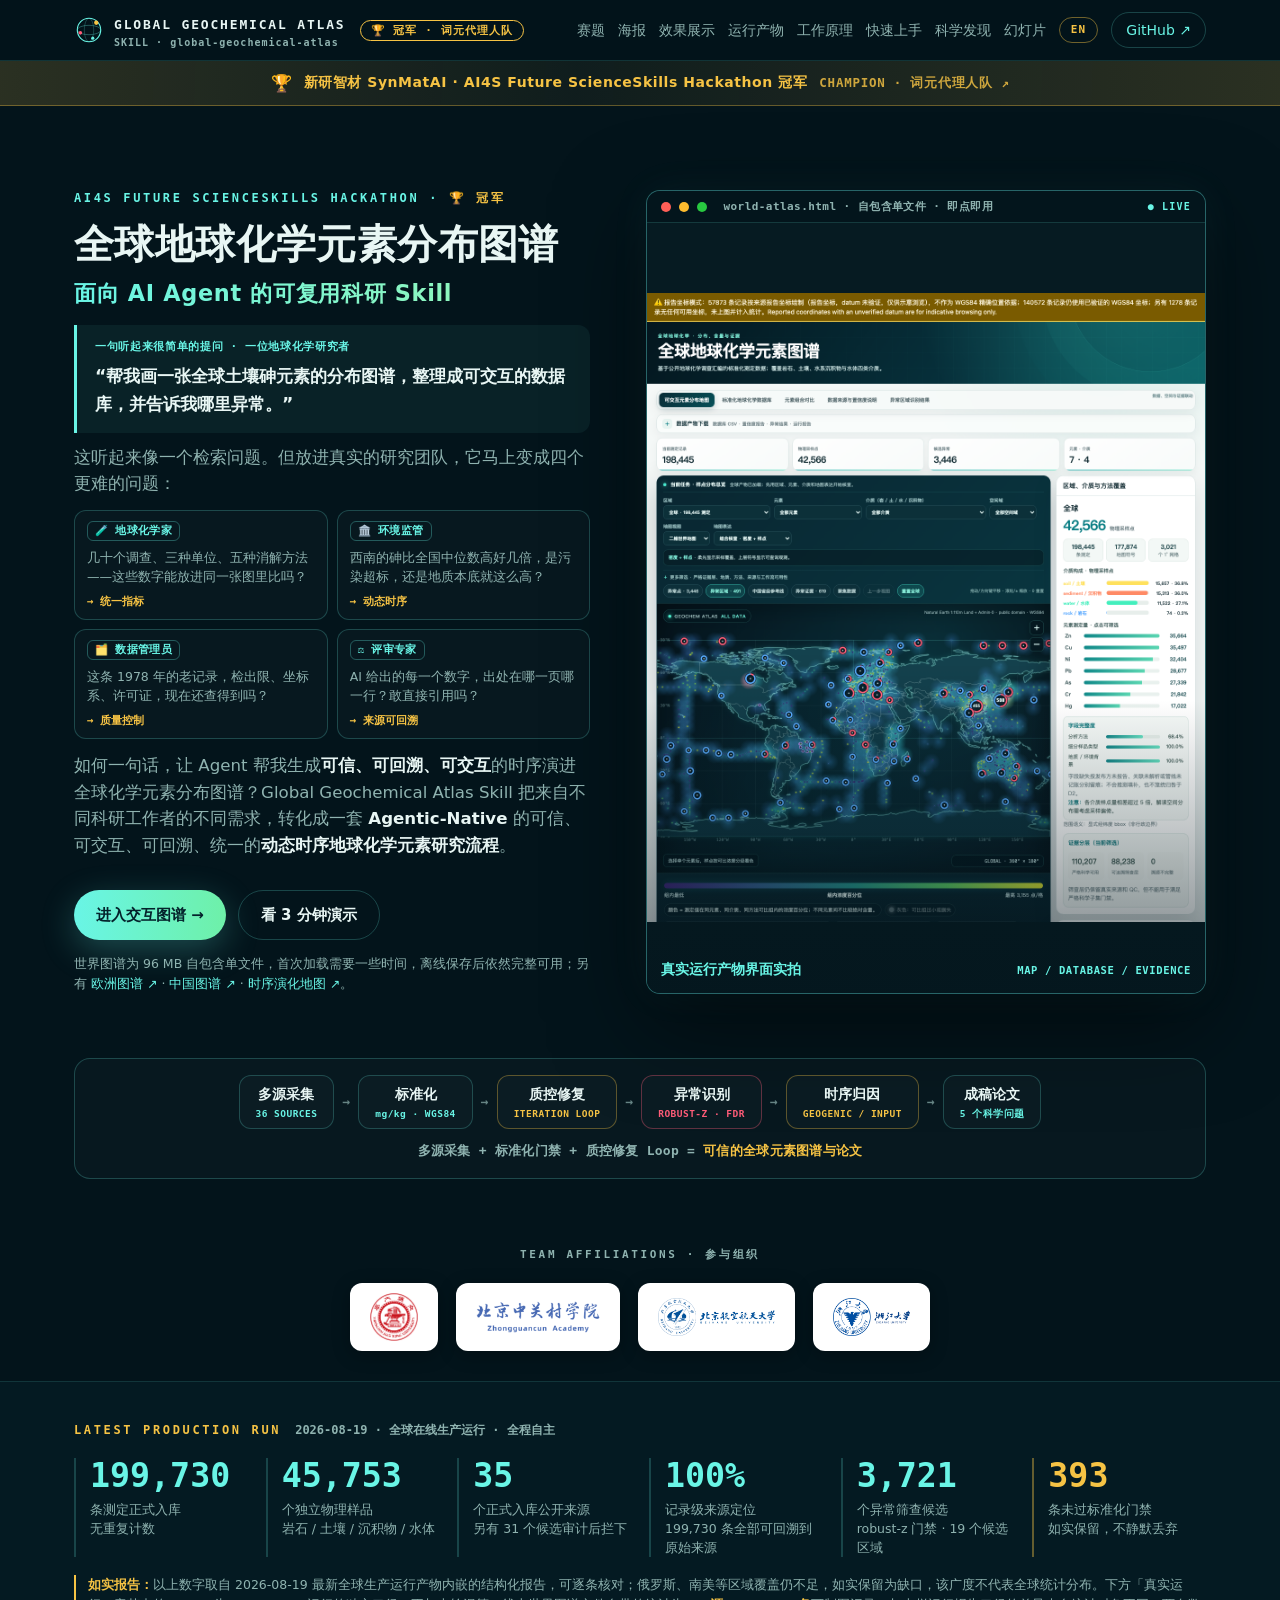
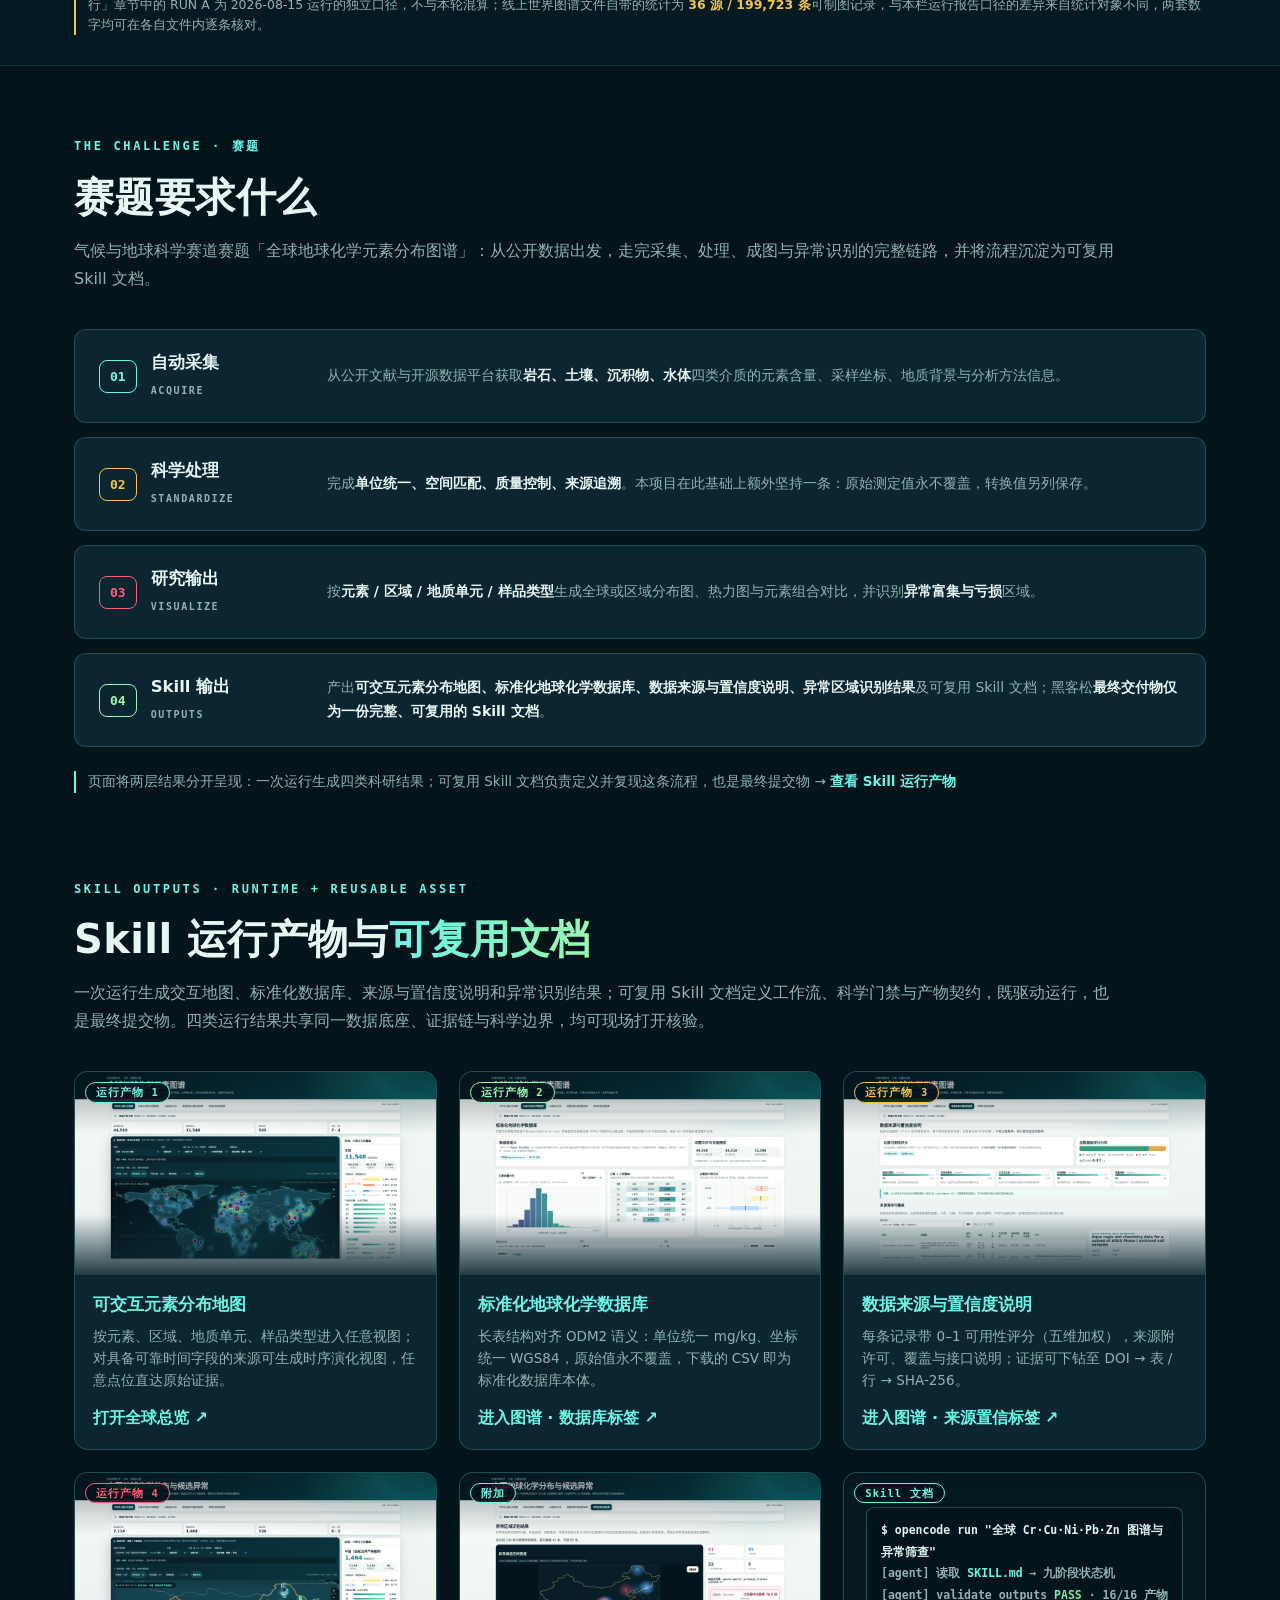
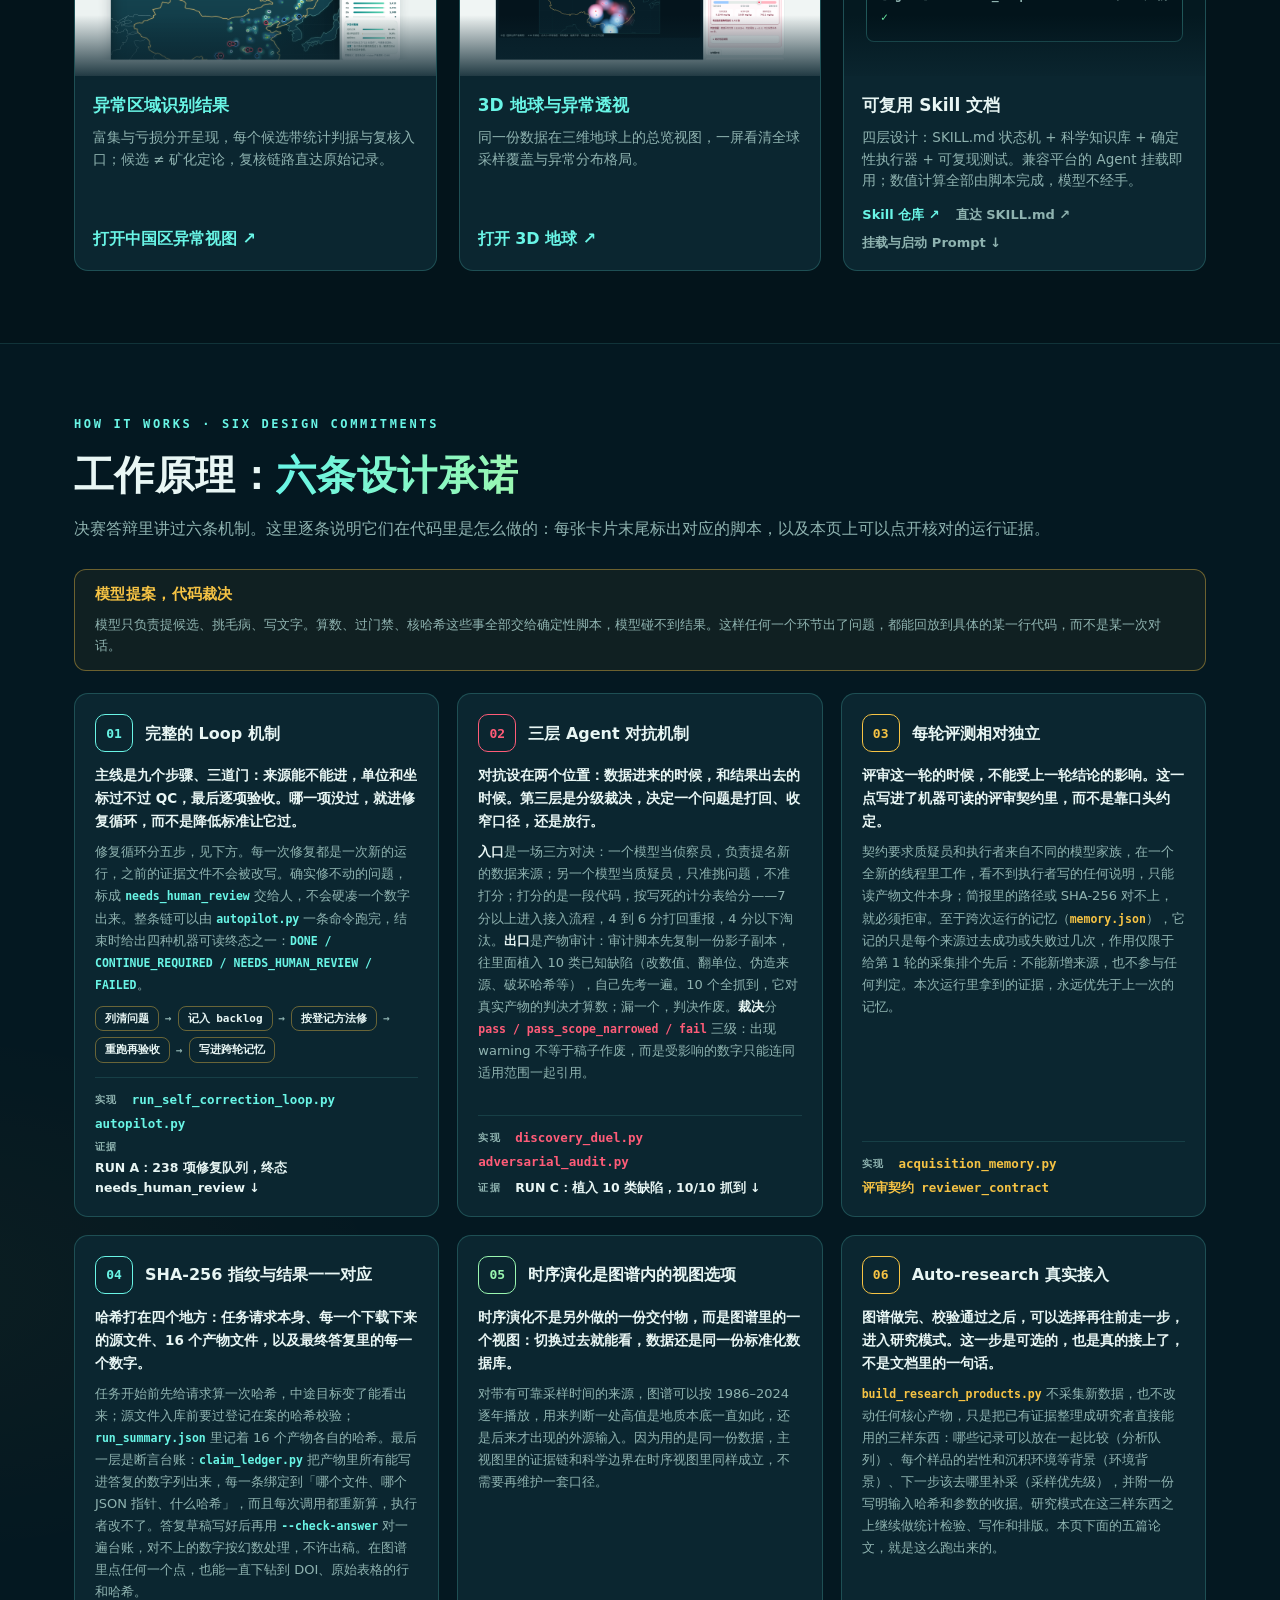
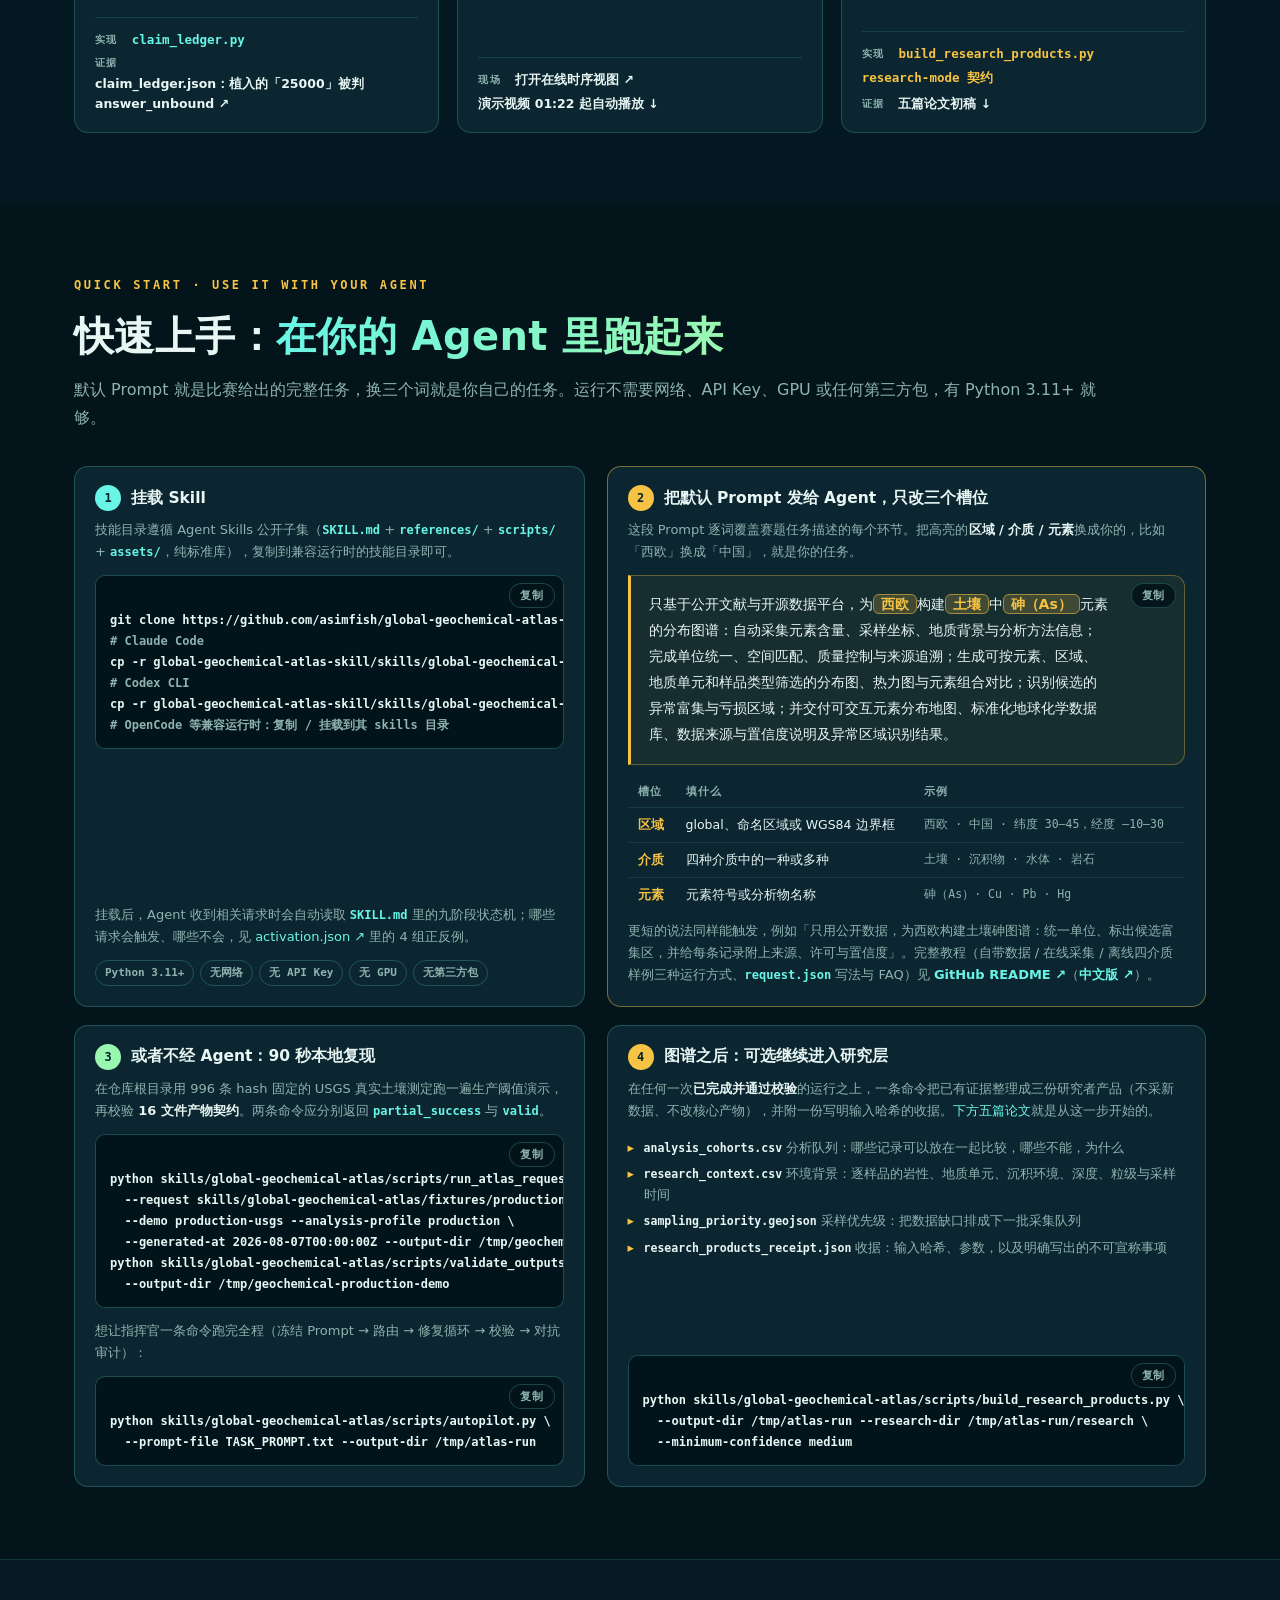
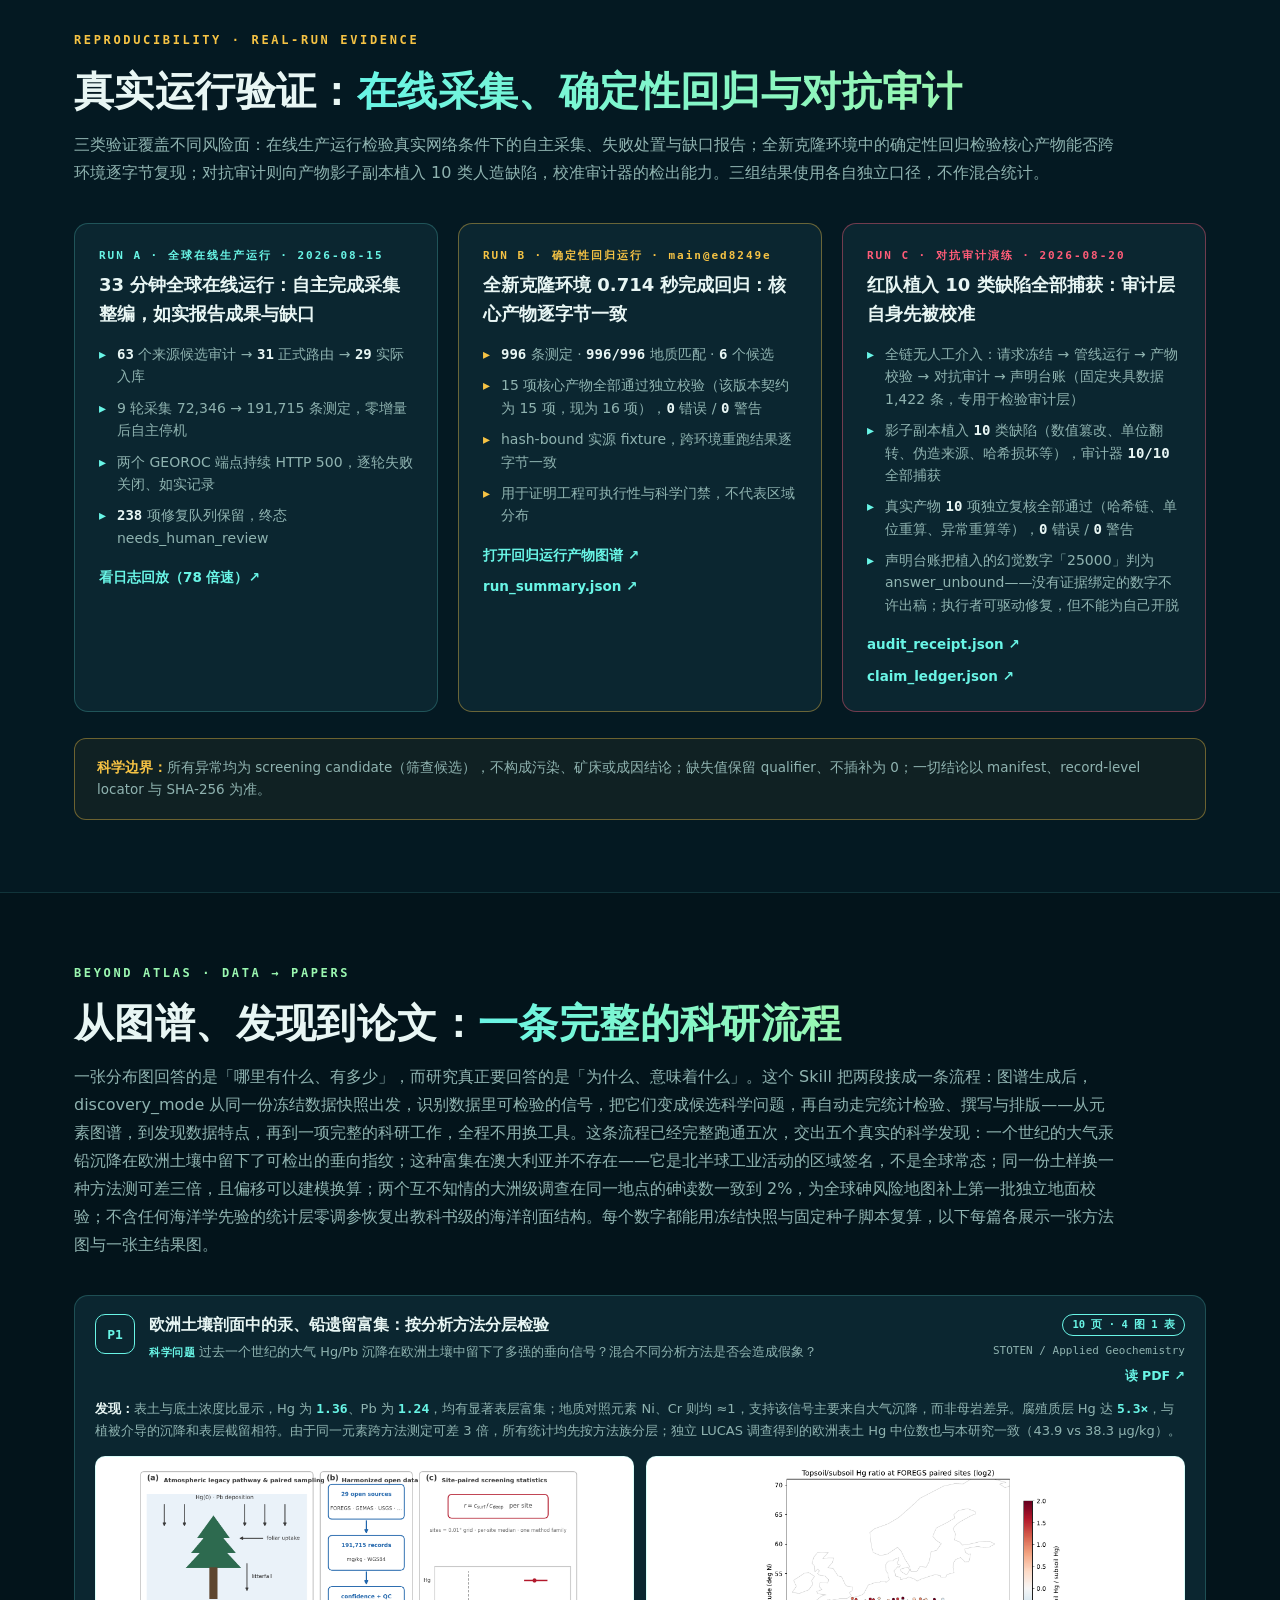
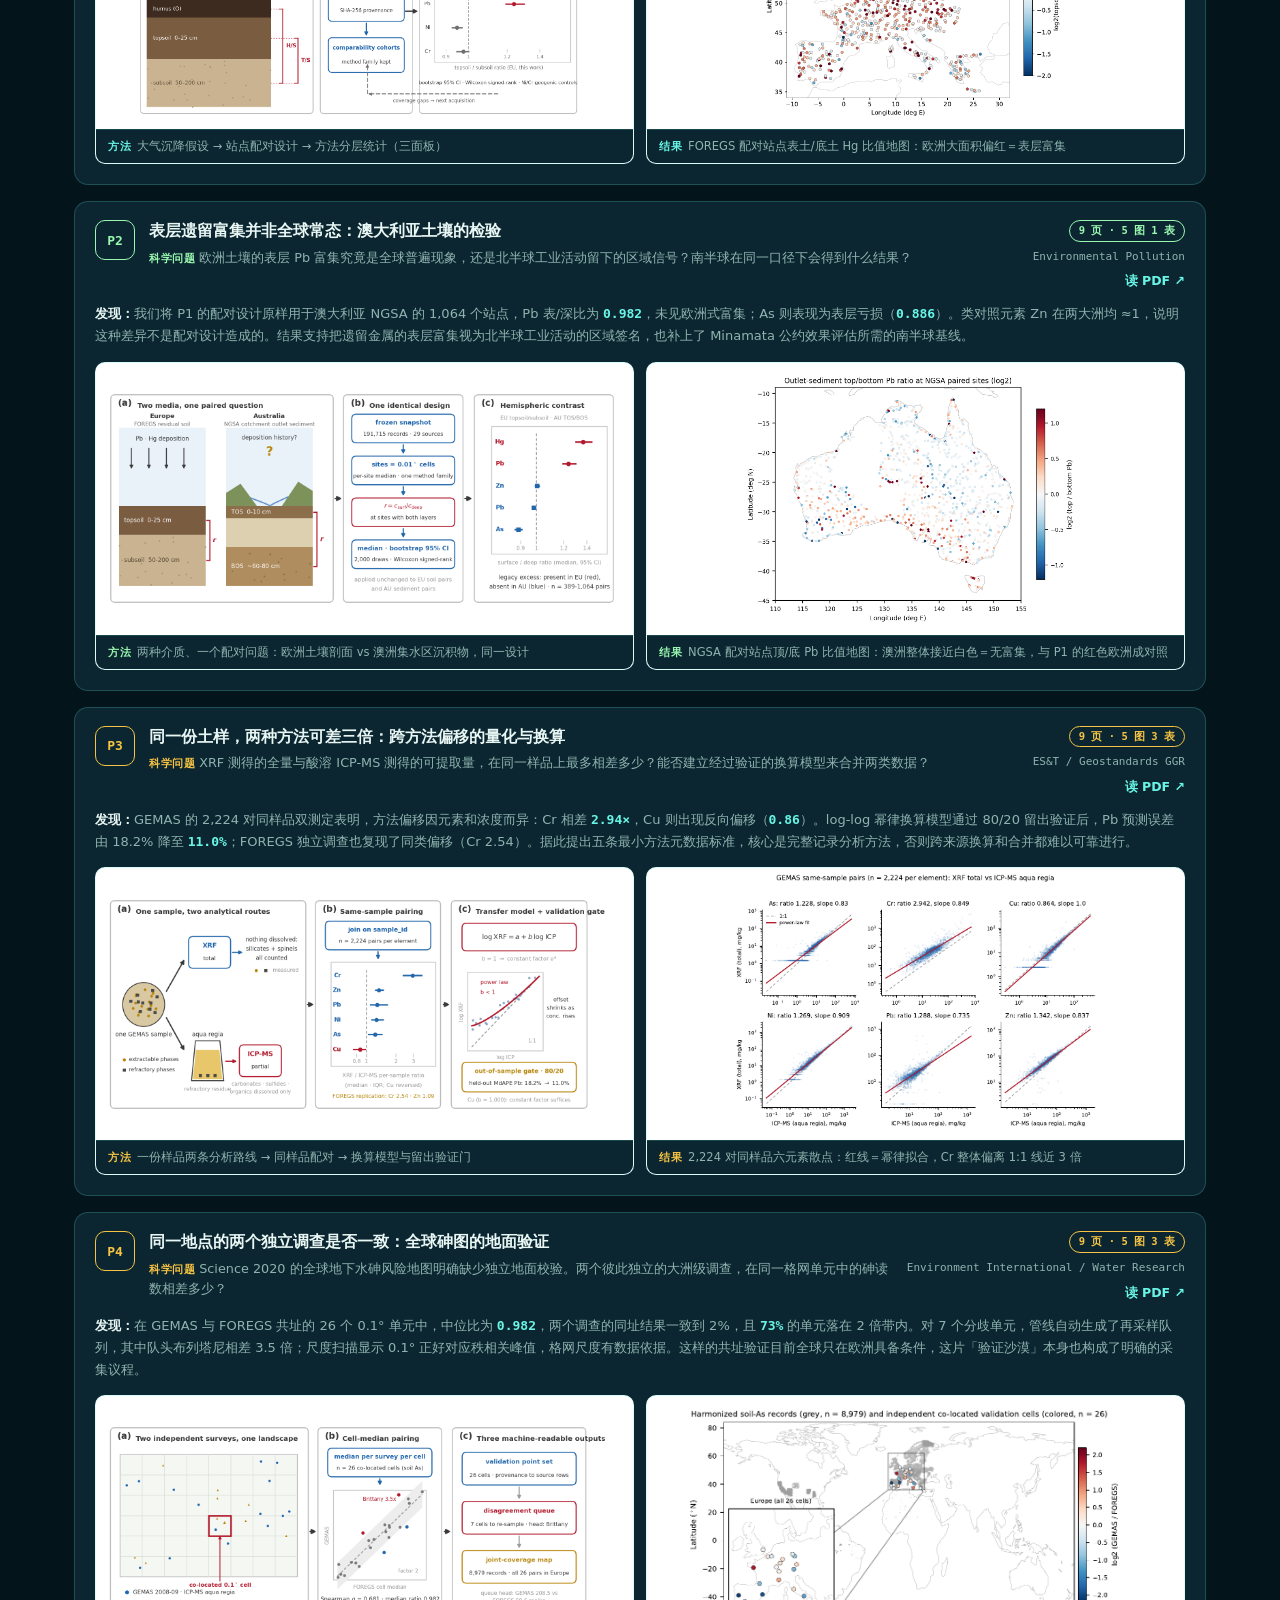
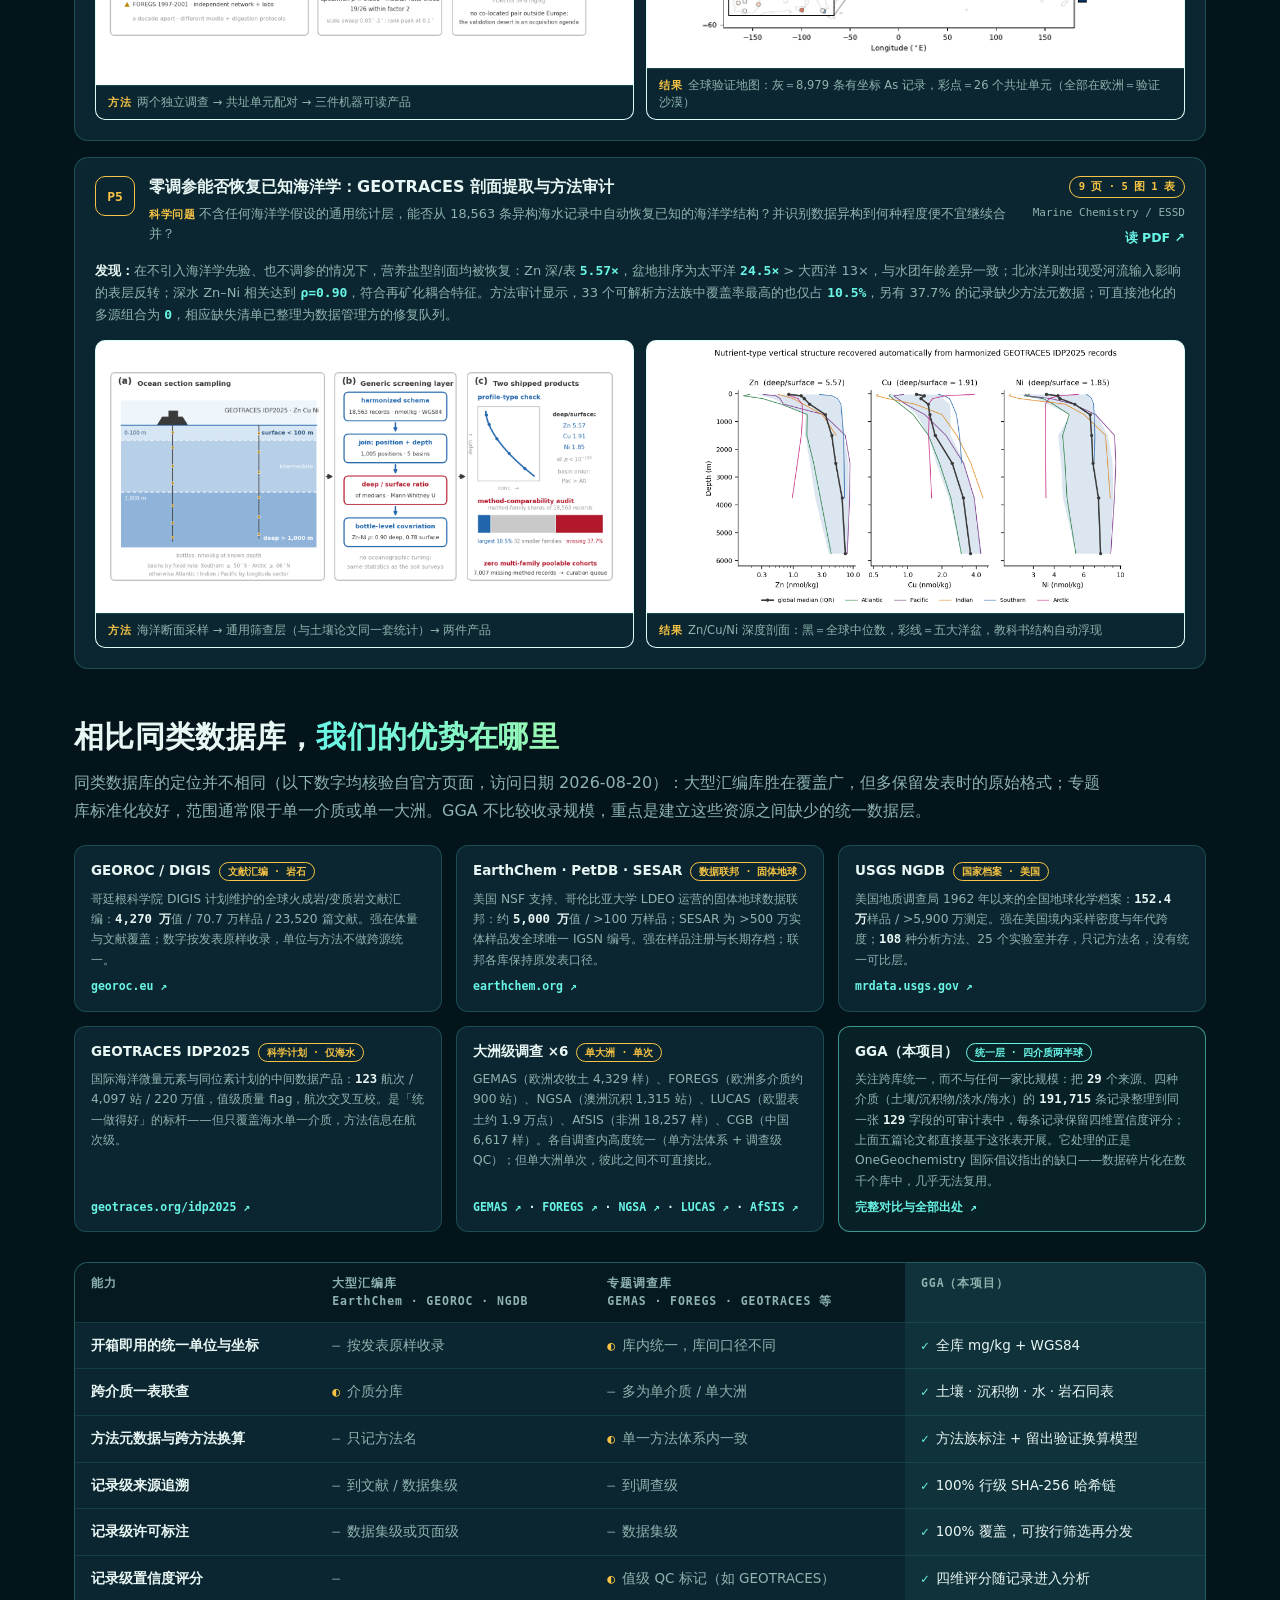
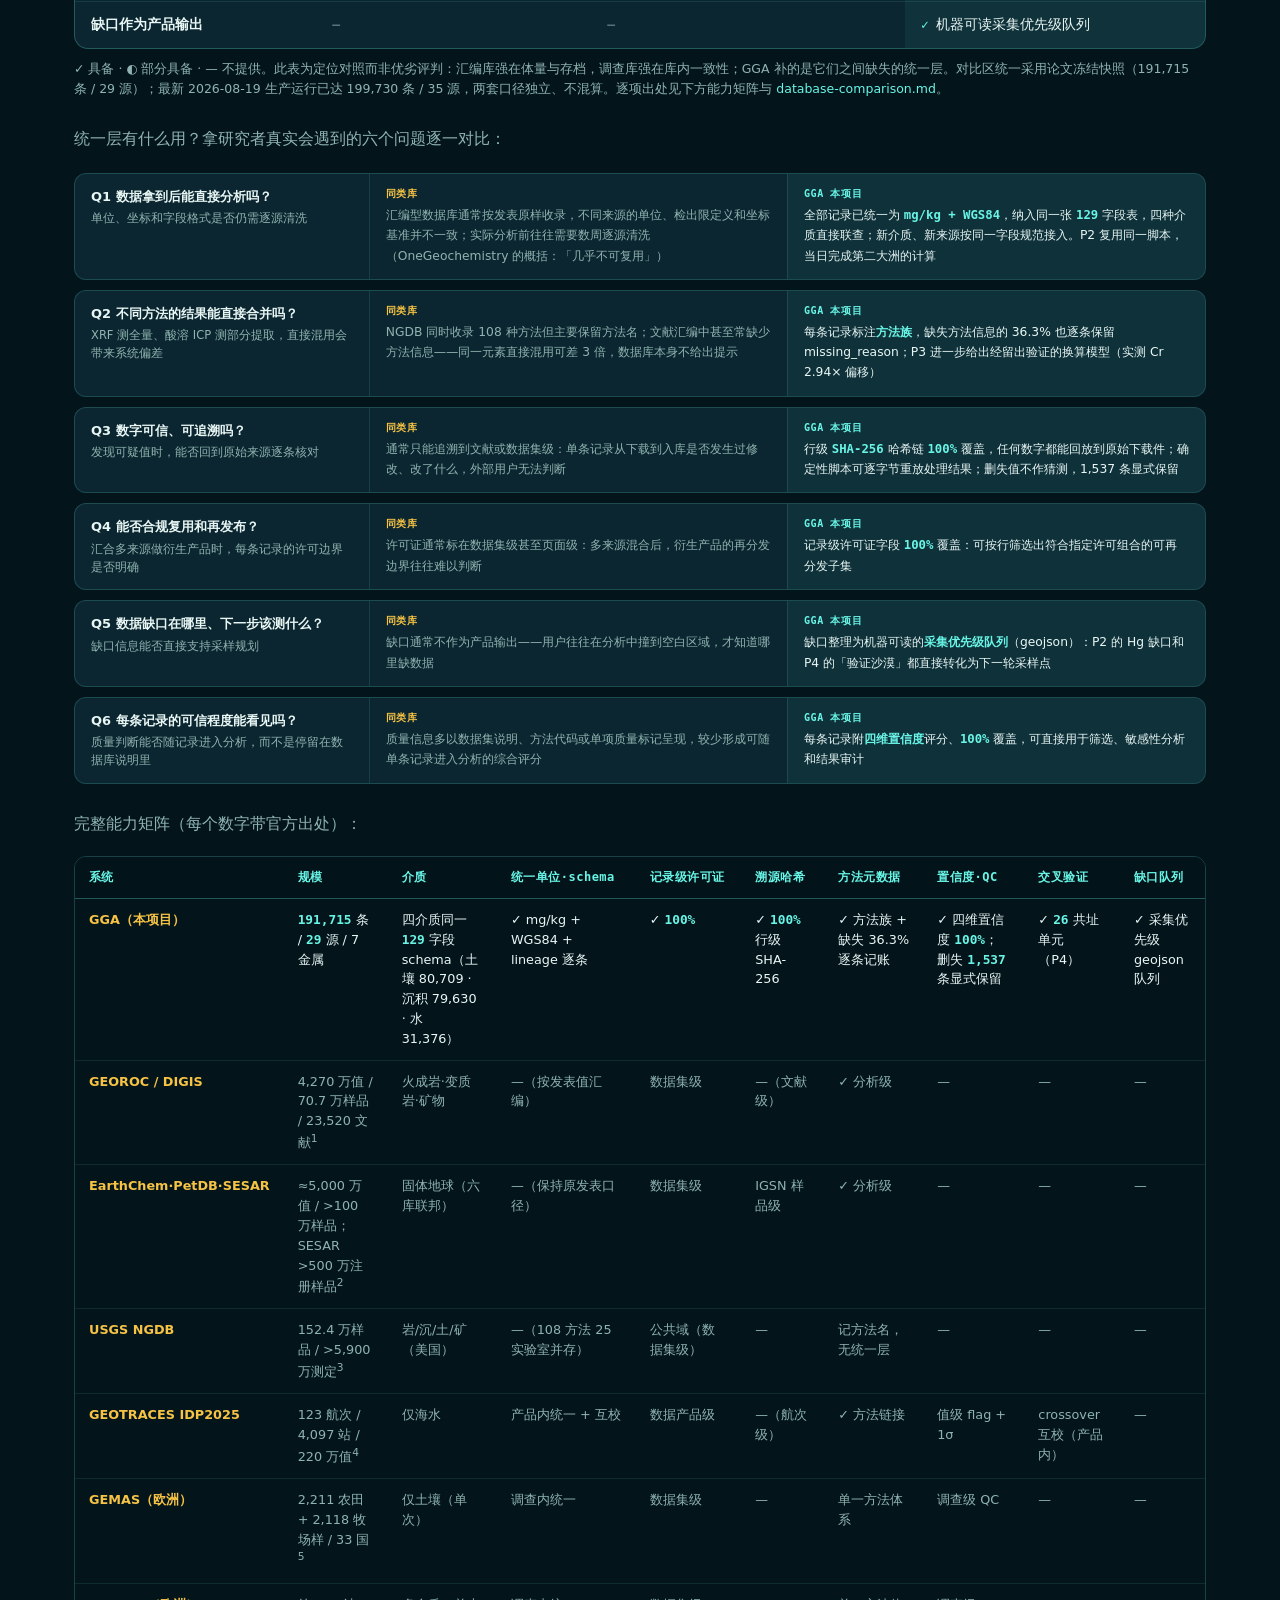
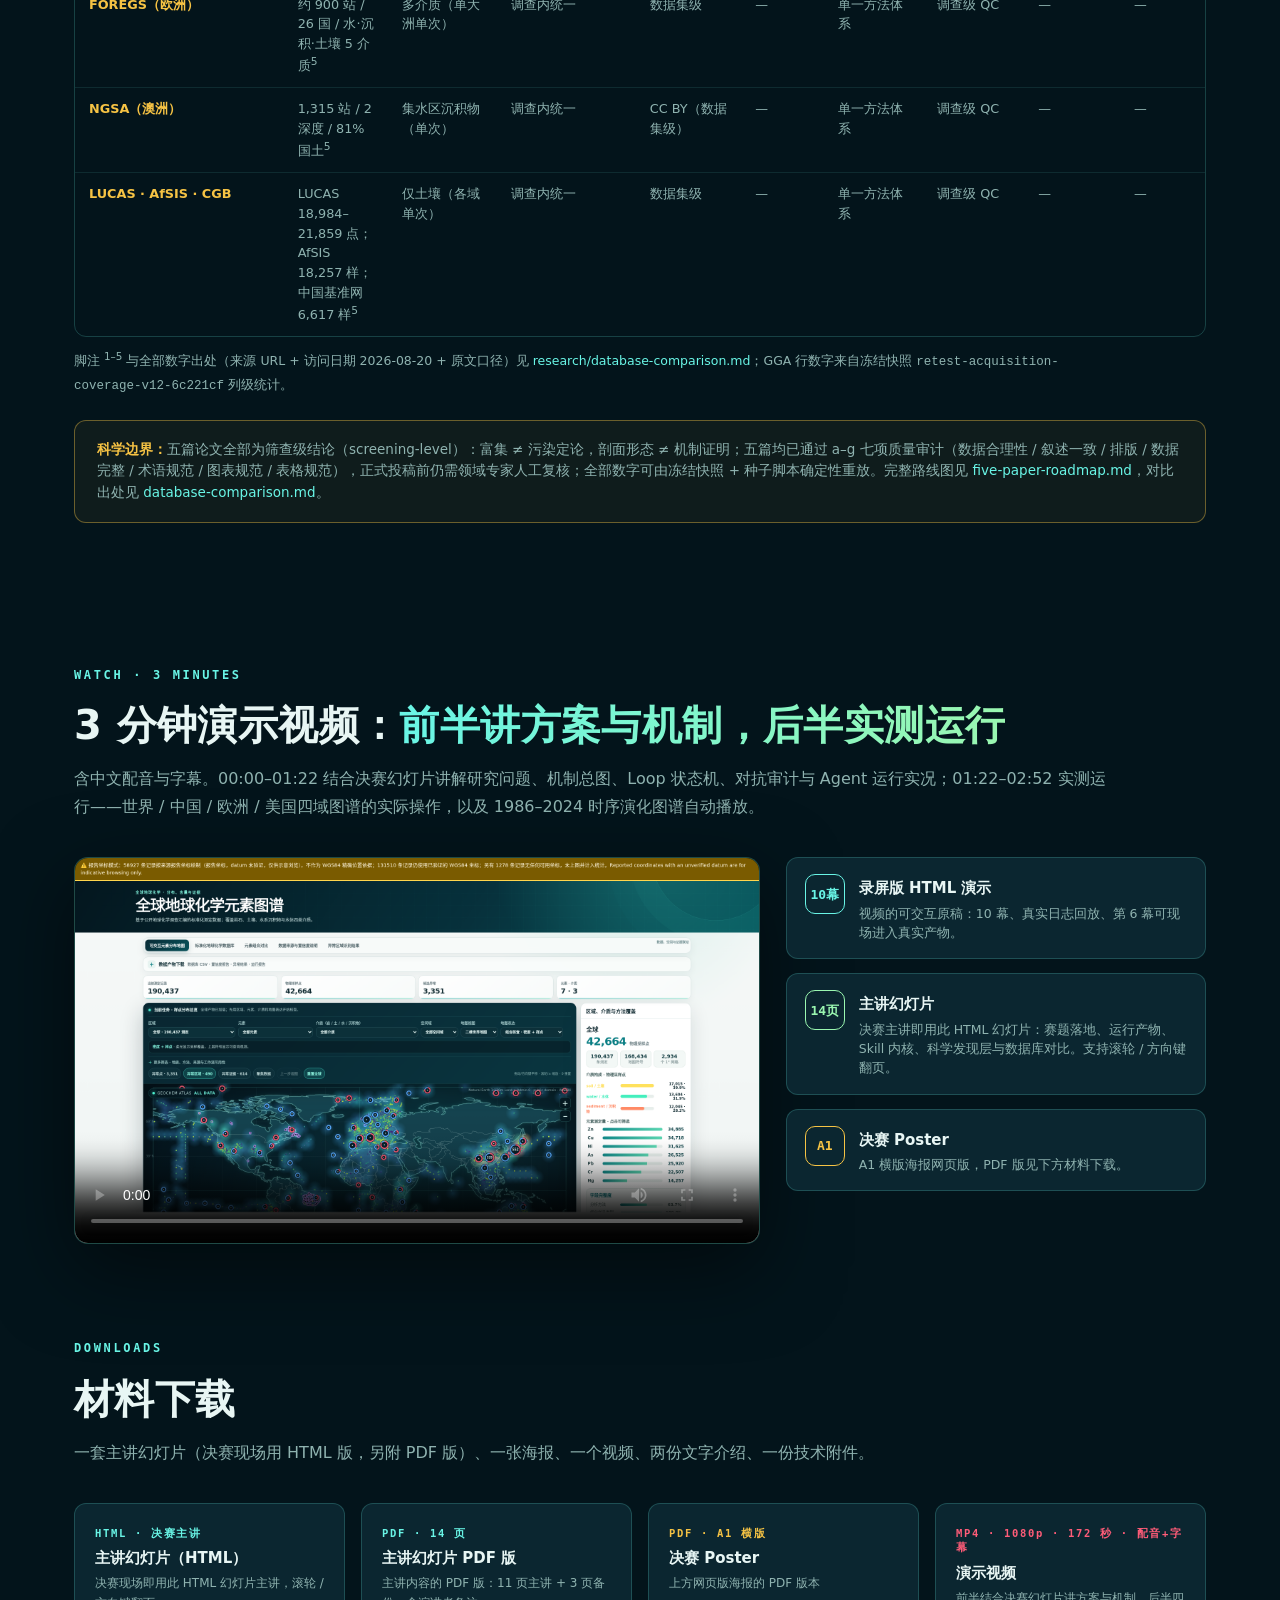
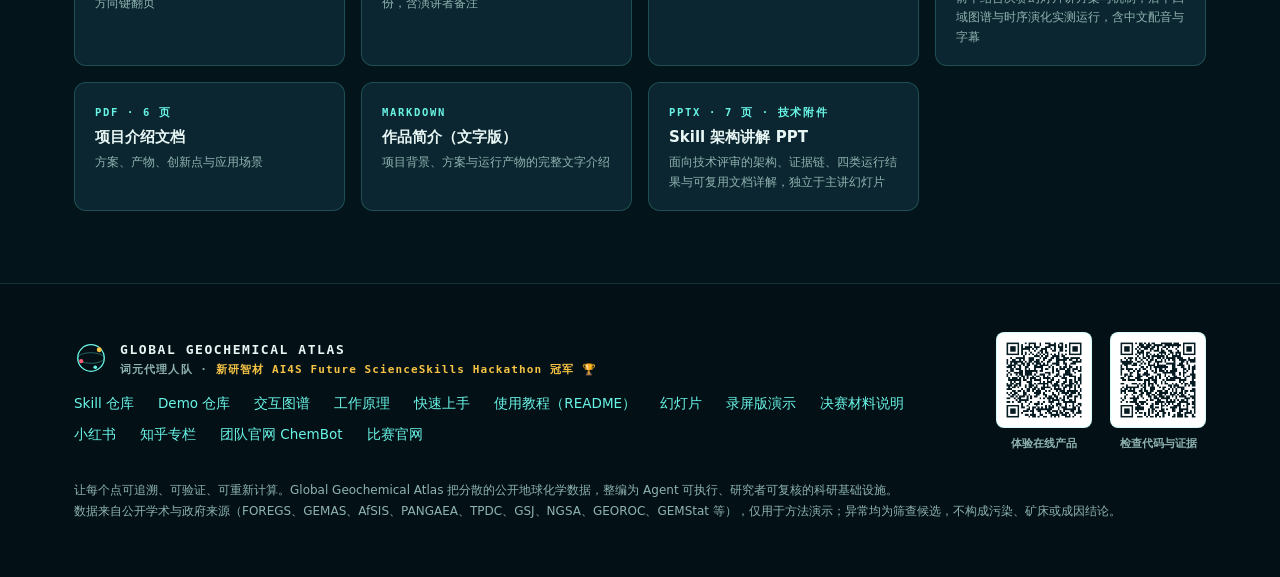
==== commit 35159476: "Quick start: align the four boxes on a true 2x2 grid; rewrite the six design-commitment cards in pla" ====
--- a/index.html
+++ b/index.html
@@ -273,57 +273,57 @@
     <div class="fx">
       <div class="eyebrow">How It Works · Six Design Commitments</div>
       <h2 class="section-title">工作原理：<span class="gradient">六条设计承诺</span></h2>
-      <p class="section-sub">答辩时讲的每一条机制，都对应仓库里可运行的脚本与回归测试，并在本页「真实运行验证」中留下证据。每张卡片底部给出实现位置与现场证据入口，可逐条核对。</p>
-      <div class="principle"><b>模型提案，代码裁决</b><span>模型负责<em>提名、质疑与撰写</em>；所有<em>数值计算、门禁判定与哈希校验</em>由确定性脚本完成，模型不经手——审计器可以驱动修复，但永远不能为执行者开脱。</span></div>
+      <p class="section-sub">决赛答辩里讲过六条机制。这里逐条说明它们在代码里是怎么做的：每张卡片末尾标出对应的脚本，以及本页上可以点开核对的运行证据。</p>
+      <div class="principle"><b>模型提案，代码裁决</b><span>模型只负责提候选、挑毛病、写文字。算数、过门禁、核哈希这些事全部交给确定性脚本，模型碰不到结果。这样任何一个环节出了问题，都能回放到具体的某一行代码，而不是某一次对话。</span></div>
     </div>
     <div class="how-grid">
       <article class="how-card fx">
         <div class="how-head"><span class="how-no">01</span><b>完整的 Loop 机制</b></div>
-        <p class="promise">九个研究步骤、三道门禁（来源准入 · 单位坐标 QC · 逐项验收），一步不跳；验收不过即进入修复循环，修不动的缺口标记 <code>needs_human_review</code> 交人处理，绝不硬凑。</p>
-        <p class="detail">每次修复另开新运行、原始证据不可变。<code>autopilot.py</code> 一条命令串起冻结请求 → 路由 → 修复循环 → 全部校验 → 对抗审计 → 合规报告，终态机读：<code>DONE / CONTINUE_REQUIRED / NEEDS_HUMAN_REVIEW / FAILED</code>。</p>
-        <div class="loop-steps"><span>列清问题</span><i>→</i><span>记入 backlog</span><i>→</i><span>对症修</span><i>→</i><span>重跑再验收</span><i>→</i><span>沉淀跨轮记忆</span></div>
+        <p class="promise">主线是九个步骤、三道门：来源能不能进，单位和坐标过不过 QC，最后逐项验收。哪一项没过，就进修复循环，而不是降低标准让它过。</p>
+        <p class="detail">修复循环分五步，见下方。每一次修复都是一次新的运行，之前的证据文件不会被改写。确实修不动的问题，标成 <code>needs_human_review</code> 交给人，不会硬凑一个数字出来。整条链可以由 <code>autopilot.py</code> 一条命令跑完，结束时给出四种机器可读终态之一：<code>DONE / CONTINUE_REQUIRED / NEEDS_HUMAN_REVIEW / FAILED</code>。</p>
+        <div class="loop-steps"><span>列清问题</span><i>→</i><span>记入 backlog</span><i>→</i><span>按登记方法修</span><i>→</i><span>重跑再验收</span><i>→</i><span>写进跨轮记忆</span></div>
         <div class="how-foot">
           <div class="row"><span class="lbl">实现</span>
           <a href="https://github.com/asimfish/global-geochemical-atlas-skill/blob/main/skills/global-geochemical-atlas/scripts/run_self_correction_loop.py" target="_blank" rel="noopener">run_self_correction_loop.py</a>
           <a href="https://github.com/asimfish/global-geochemical-atlas-skill/blob/main/skills/global-geochemical-atlas/scripts/autopilot.py" target="_blank" rel="noopener">autopilot.py</a></div>
-          <div class="row"><span class="lbl">证据</span><a class="site" href="#runs">RUN A：238 项修复队列 → needs_human_review ↓</a></div>
+          <div class="row"><span class="lbl">证据</span><a class="site" href="#runs">RUN A：238 项修复队列，终态 needs_human_review ↓</a></div>
         </div>
       </article>
       <article class="how-card fx" style="--c:var(--red)">
         <div class="how-head"><span class="how-no">02</span><b>三层 Agent 对抗机制</b></div>
-        <p class="promise">数据入口与产物出口各设一层对抗，再加一层分级裁决——三层里没有任何一层允许模型给自己打分。</p>
-        <p class="detail"><b>入口</b>：侦察员提名候选来源、质疑员只挑问题、确定性裁判按明文计分牌裁决（≥7 放行 · 4–6 打回 · &lt;4 出局）。<b>出口</b>：审计器先在影子副本上通过 10 类植入缺陷的「金丝雀考试」，recall = 1.0 才有资格裁决真实产物。<b>裁决</b>三级 <code>pass / pass_scope_narrowed / fail</code>：warning 不杀稿，但强制收窄引用口径。</p>
+        <p class="promise">对抗设在两个位置：数据进来的时候，和结果出去的时候。第三层是分级裁决，决定一个问题是打回、收窄口径，还是放行。</p>
+        <p class="detail"><b>入口</b>是一场三方对决：一个模型当侦察员，负责提名新的数据来源；另一个模型当质疑员，只准挑问题，不准打分；打分的是一段代码，按写死的计分表给分——7 分以上进入接入流程，4 到 6 分打回重报，4 分以下淘汰。<b>出口</b>是产物审计：审计脚本先复制一份影子副本，往里面植入 10 类已知缺陷（改数值、翻单位、伪造来源、破坏哈希等），自己先考一遍。10 个全抓到，它对真实产物的判决才算数；漏一个，判决作废。<b>裁决</b>分 <code>pass / pass_scope_narrowed / fail</code> 三级：出现 warning 不等于稿子作废，而是受影响的数字只能连同适用范围一起引用。</p>
         <div class="how-foot">
           <div class="row"><span class="lbl">实现</span>
           <a href="https://github.com/asimfish/global-geochemical-atlas-skill/blob/main/skills/global-geochemical-atlas/scripts/discovery_duel.py" target="_blank" rel="noopener">discovery_duel.py</a>
           <a href="https://github.com/asimfish/global-geochemical-atlas-skill/blob/main/skills/global-geochemical-atlas/scripts/adversarial_audit.py" target="_blank" rel="noopener">adversarial_audit.py</a></div>
-          <div class="row"><span class="lbl">证据</span><a class="site" href="#runs">RUN C：10 类缺陷 10/10 捕获 ↓</a></div>
+          <div class="row"><span class="lbl">证据</span><a class="site" href="#runs">RUN C：植入 10 类缺陷，10/10 抓到 ↓</a></div>
         </div>
       </article>
       <article class="how-card fx" style="--c:var(--gold)">
         <div class="how-head"><span class="how-no">03</span><b>每轮评测相对独立</b></div>
-        <p class="promise">任何一轮都不继承上一轮的结论——审计独立性靠机读契约保证，不靠信任。</p>
-        <p class="detail">质疑员必须来自与执行者<b>不同的模型家族</b>、在<b>全新线程</b>中工作、不接收 Builder 的任何叙述、只读产物字节，路径或 SHA-256 校验不符时必须拒审。跨次记忆 <code>memory.json</code> 只重排技能已路由的来源、永不新增，种子只影响第 1 轮调度；运行内的证据永远压过运行间的记忆。</p>
+        <p class="promise">评审这一轮的时候，不能受上一轮结论的影响。这一点写进了机器可读的评审契约里，而不是靠口头约定。</p>
+        <p class="detail">契约要求质疑员和执行者来自不同的模型家族，在一个全新的线程里工作，看不到执行者写的任何说明，只能读产物文件本身；简报里的路径或 SHA-256 对不上，就必须拒审。至于跨次运行的记忆（<code>memory.json</code>），它记的只是每个来源过去成功或失败过几次，作用仅限于给第 1 轮的采集排个先后：不能新增来源，也不参与任何判定。本次运行里拿到的证据，永远优先于上一次的记忆。</p>
         <div class="how-foot">
           <div class="row"><span class="lbl">实现</span>
           <a href="https://github.com/asimfish/global-geochemical-atlas-skill/blob/main/skills/global-geochemical-atlas/scripts/acquisition_memory.py" target="_blank" rel="noopener">acquisition_memory.py</a>
-          <a href="https://github.com/asimfish/global-geochemical-atlas-skill/blob/main/skills/global-geochemical-atlas/references/adversarial-audit.md" target="_blank" rel="noopener">reviewer_contract 协议</a></div>
+          <a href="https://github.com/asimfish/global-geochemical-atlas-skill/blob/main/skills/global-geochemical-atlas/references/adversarial-audit.md" target="_blank" rel="noopener">评审契约 reviewer_contract</a></div>
         </div>
       </article>
       <article class="how-card fx">
         <div class="how-head"><span class="how-no">04</span><b>SHA-256 指纹与结果一一对应</b></div>
-        <p class="promise">四个环节锚定哈希：冻结的请求、每个来源文件、全部 16 个产物、每一条可报告的断言。</p>
-        <p class="detail"><code>claim_ledger.py</code> 从产物推导全部可报告断言，每条绑定「文件 + JSON 指针 + SHA-256」，且每次调用都从证据重新计算——执行者能构建台账，却改写不了完整性判定。回复草稿再经 <code>--check-answer</code> 交叉核对：追溯不到台账的承重数字判为幻数。图谱内任意点位可下钻 DOI → 表 / 行 → SHA-256。</p>
+        <p class="promise">哈希打在四个地方：任务请求本身、每一个下载下来的源文件、16 个产物文件，以及最终答复里的每一个数字。</p>
+        <p class="detail">任务开始前先给请求算一次哈希，中途目标变了能看出来；源文件入库前要过登记在案的哈希校验；<code>run_summary.json</code> 里记着 16 个产物各自的哈希。最后一层是断言台账：<code>claim_ledger.py</code> 把产物里所有能写进答复的数字列出来，每一条绑定到「哪个文件、哪个 JSON 指针、什么哈希」，而且每次调用都重新算，执行者改不了。答复草稿写好后再用 <code>--check-answer</code> 对一遍台账，对不上的数字按幻数处理，不许出稿。在图谱里点任何一个点，也能一直下钻到 DOI、原始表格的行和哈希。</p>
         <div class="how-foot">
           <div class="row"><span class="lbl">实现</span>
           <a href="https://github.com/asimfish/global-geochemical-atlas-skill/blob/main/skills/global-geochemical-atlas/scripts/claim_ledger.py" target="_blank" rel="noopener">claim_ledger.py</a></div>
-          <div class="row"><span class="lbl">证据</span><a class="site" href="finals/audit-run/claim_ledger.json" target="_blank" rel="noopener">claim_ledger.json：幻数「25000」判为 answer_unbound ↗</a></div>
+          <div class="row"><span class="lbl">证据</span><a class="site" href="finals/audit-run/claim_ledger.json" target="_blank" rel="noopener">claim_ledger.json：植入的「25000」被判 answer_unbound ↗</a></div>
         </div>
       </article>
       <article class="how-card fx" style="--c:#9af7b0">
         <div class="how-head"><span class="how-no">05</span><b>时序演化是图谱内的视图选项</b></div>
-        <p class="promise">不是独立交付物——由同一份标准化数据库驱动，在图谱文件里切换即可。</p>
-        <p class="detail">对具备可靠时间字段的来源，同一图谱可切到 1986–2024 的时序演化视图，用于区分<b>地质本底</b>与<b>外源输入</b>；全部数据、证据链与科学边界与主视图共享，不另建一套口径。</p>
+        <p class="promise">时序演化不是另外做的一份交付物，而是图谱里的一个视图：切换过去就能看，数据还是同一份标准化数据库。</p>
+        <p class="detail">对带有可靠采样时间的来源，图谱可以按 1986–2024 逐年播放，用来判断一处高值是地质本底一直如此，还是后来才出现的外源输入。因为用的是同一份数据，主视图里的证据链和科学边界在时序视图里同样成立，不需要再维护一套口径。</p>
         <div class="how-foot">
           <div class="row"><span class="lbl">现场</span>
           <a class="site" href="live/world-temporal.html" target="_blank" rel="noopener">打开在线时序视图 ↗</a>
@@ -332,8 +332,8 @@
       </article>
       <article class="how-card fx" style="--c:var(--gold)">
         <div class="how-head"><span class="how-no">06</span><b>Auto-research 真实接入</b></div>
-        <p class="promise">图谱是检查点，不是终点——运行通过校验后，用户可选择一条命令继续进入研究层。</p>
-        <p class="detail"><code>build_research_products.py</code> 不采新数据、不改任何核心产物，只把已有证据确定性重组为<b>分析队列、环境背景、采样优先级</b>三类产品，外加含输入哈希的收据；研究模式在此之上继续走完统计检验、撰写与排版——下方五篇论文就是这条续跑路径的产物。</p>
+        <p class="promise">图谱做完、校验通过之后，可以选择再往前走一步，进入研究模式。这一步是可选的，也是真的接上了，不是文档里的一句话。</p>
+        <p class="detail"><code>build_research_products.py</code> 不采集新数据，也不改动任何核心产物，只是把已有证据整理成研究者直接能用的三样东西：哪些记录可以放在一起比较（分析队列）、每个样品的岩性和沉积环境等背景（环境背景）、下一步该去哪里补采（采样优先级），并附一份写明输入哈希和参数的收据。研究模式在这三样东西之上继续做统计检验、写作和排版。本页下面的五篇论文，就是这么跑出来的。</p>
         <div class="how-foot">
           <div class="row"><span class="lbl">实现</span>
           <a href="https://github.com/asimfish/global-geochemical-atlas-skill/blob/main/skills/global-geochemical-atlas/scripts/build_research_products.py" target="_blank" rel="noopener">build_research_products.py</a>
@@ -350,60 +350,68 @@
     <div class="fx">
       <div class="eyebrow" style="color:var(--gold)">Quick Start · Use It with Your Agent</div>
       <h2 class="section-title">快速上手：<span class="gradient">在你的 Agent 里跑起来</span></h2>
-      <p class="section-sub">默认 Prompt 就是比赛给出的完整任务；把它变成你自己的任务只需要换三个词。运行不需要网络、API Key、GPU 或任何第三方包——Python 3.11+ 即可。</p>
+      <p class="section-sub">默认 Prompt 就是比赛给出的完整任务，换三个词就是你自己的任务。运行不需要网络、API Key、GPU 或任何第三方包，有 Python 3.11+ 就够。</p>
     </div>
     <div class="qs-grid">
-      <div class="qs-col">
-        <div class="qs-box fx" style="--o:1">
-          <div class="step"><i>1</i><b>挂载 Skill</b></div>
-          <p>遵循 Agent Skills 公开子集（<code>SKILL.md</code> + <code>references/</code> + <code>scripts/</code> + <code>assets/</code>，纯标准库），复制到兼容运行时的技能目录即可。</p>
-          <div class="code"><button class="copy-btn" type="button" data-copy="git clone https://github.com/asimfish/global-geochemical-atlas-skill
+      <div class="qs-box s1 fx">
+        <div class="step"><i>1</i><b>挂载 Skill</b></div>
+        <p>技能目录遵循 Agent Skills 公开子集（<code>SKILL.md</code> + <code>references/</code> + <code>scripts/</code> + <code>assets/</code>，纯标准库），复制到兼容运行时的技能目录即可。</p>
+        <div class="code"><button class="copy-btn" type="button" data-copy="git clone https://github.com/asimfish/global-geochemical-atlas-skill
 cp -r global-geochemical-atlas-skill/skills/global-geochemical-atlas ~/.claude/skills/">复制</button><pre>git clone https://github.com/asimfish/global-geochemical-atlas-skill
 <span class="c"># Claude Code</span>
 cp -r global-geochemical-atlas-skill/skills/global-geochemical-atlas ~/.claude/skills/
 <span class="c"># Codex CLI</span>
 cp -r global-geochemical-atlas-skill/skills/global-geochemical-atlas ~/.codex/skills/
 <span class="c"># OpenCode 等兼容运行时：复制 / 挂载到其 skills 目录</span></pre></div>
-        </div>
-        <div class="qs-box fx" style="--c:#9af7b0;--o:3">
-          <div class="step"><i>3</i><b>或者不经 Agent：90 秒本地复现</b></div>
-          <p>在仓库根目录用 996 条 hash 固定的 USGS 真实土壤测定跑一遍生产阈值演示，再校验 <b>16 文件产物契约</b>——两条命令应分别返回 <code>partial_success</code> 与 <code>valid</code>。</p>
-          <div class="code"><button class="copy-btn" type="button">复制</button><pre>python skills/global-geochemical-atlas/scripts/run_atlas_request.py \
+        <div class="grow"></div>
+        <p style="margin-top:12px">挂载后，Agent 收到相关请求时会自动读取 <code>SKILL.md</code> 里的九阶段状态机；哪些请求会触发、哪些不会，见 <a href="https://github.com/asimfish/global-geochemical-atlas-skill/blob/main/skills/global-geochemical-atlas/evals/activation.json" target="_blank" rel="noopener">activation.json ↗</a> 里的 4 组正反例。</p>
+        <div class="qs-chips"><span>Python 3.11+</span><span>无网络</span><span>无 API Key</span><span>无 GPU</span><span>无第三方包</span></div>
+      </div>
+      <div class="qs-box s2 hot fx" style="--c:var(--gold)">
+        <div class="step"><i>2</i><b>把默认 Prompt 发给 Agent，只改三个槽位</b></div>
+        <p>这段 Prompt 逐词覆盖赛题任务描述的每个环节。把高亮的<b>区域 / 介质 / 元素</b>换成你的，比如「西欧」换成「中国」，就是你的任务。</p>
+        <div class="prompt-box">
+          <button class="copy-btn" type="button">复制</button>
+          <p id="default-prompt">只基于公开文献与开源数据平台，为<span class="slot">西欧</span>构建<span class="slot">土壤</span>中<span class="slot">砷（As）</span>元素的分布图谱：自动采集元素含量、采样坐标、地质背景与分析方法信息；完成单位统一、空间匹配、质量控制与来源追溯；生成可按元素、区域、地质单元和样品类型筛选的分布图、热力图与元素组合对比；识别候选的异常富集与亏损区域；并交付可交互元素分布地图、标准化地球化学数据库、数据来源与置信度说明及异常区域识别结果。</p>
+        </div>
+        <table class="slot-table">
+          <thead><tr><th>槽位</th><th>填什么</th><th>示例</th></tr></thead>
+          <tbody>
+            <tr><td>区域</td><td>global、命名区域或 WGS84 边界框</td><td>西欧 · 中国 · 纬度 30–45，经度 –10–30</td></tr>
+            <tr><td>介质</td><td>四种介质中的一种或多种</td><td>土壤 · 沉积物 · 水体 · 岩石</td></tr>
+            <tr><td>元素</td><td>元素符号或分析物名称</td><td>砷（As）· Cu · Pb · Hg</td></tr>
+          </tbody>
+        </table>
+        <div class="grow"></div>
+        <p class="qs-more">更短的说法同样能触发，例如「只用公开数据，为西欧构建土壤砷图谱：统一单位、标出候选富集区，并给每条记录附上来源、许可与置信度」。完整教程（自带数据 / 在线采集 / 离线四介质样例三种运行方式、<code>request.json</code> 写法与 FAQ）见 <a href="https://github.com/asimfish/global-geochemical-atlas-skill#readme" target="_blank" rel="noopener">GitHub README ↗</a>（<a href="https://github.com/asimfish/global-geochemical-atlas-skill/blob/main/README.zh-CN.md" target="_blank" rel="noopener">中文版 ↗</a>）。</p>
+      </div>
+      <div class="qs-box s3 fx" style="--c:#9af7b0">
+        <div class="step"><i>3</i><b>或者不经 Agent：90 秒本地复现</b></div>
+        <p>在仓库根目录用 996 条 hash 固定的 USGS 真实土壤测定跑一遍生产阈值演示，再校验 <b>16 文件产物契约</b>。两条命令应分别返回 <code>partial_success</code> 与 <code>valid</code>。</p>
+        <div class="code"><button class="copy-btn" type="button">复制</button><pre>python skills/global-geochemical-atlas/scripts/run_atlas_request.py \
   --request skills/global-geochemical-atlas/fixtures/production-usgs/request.json \
   --demo production-usgs --analysis-profile production \
   --generated-at 2026-08-07T00:00:00Z --output-dir /tmp/geochemical-production-demo
 python skills/global-geochemical-atlas/scripts/validate_outputs.py \
   --output-dir /tmp/geochemical-production-demo</pre></div>
-          <p style="margin-top:10px">想让指挥官一条命令跑完全程（冻结 Prompt → 路由 → 修复循环 → 校验 → 对抗审计）：</p>
-          <div class="code"><button class="copy-btn" type="button">复制</button><pre>python skills/global-geochemical-atlas/scripts/autopilot.py \
+        <div class="grow"></div>
+        <p style="margin-top:12px">想让指挥官一条命令跑完全程（冻结 Prompt → 路由 → 修复循环 → 校验 → 对抗审计）：</p>
+        <div class="code"><button class="copy-btn" type="button">复制</button><pre>python skills/global-geochemical-atlas/scripts/autopilot.py \
   --prompt-file TASK_PROMPT.txt --output-dir /tmp/atlas-run</pre></div>
-        </div>
-      </div>
-      <div class="qs-col">
-        <div class="qs-box hot fx" style="--c:var(--gold);--o:2">
-          <div class="step"><i>2</i><b>把默认 Prompt 发给 Agent——只改三个槽位</b></div>
-          <p>这段 Prompt 逐词覆盖赛题任务描述的每个环节；把高亮的<b>介质 / 元素 / 区域</b>换成你的，比如「西欧」换成「中国」，就是你的任务。</p>
-          <div class="prompt-box">
-            <button class="copy-btn" type="button">复制</button>
-            <p id="default-prompt">只基于公开文献与开源数据平台，为<span class="slot">西欧</span>构建<span class="slot">土壤</span>中<span class="slot">砷（As）</span>元素的分布图谱：自动采集元素含量、采样坐标、地质背景与分析方法信息；完成单位统一、空间匹配、质量控制与来源追溯；生成可按元素、区域、地质单元和样品类型筛选的分布图、热力图与元素组合对比；识别候选的异常富集与亏损区域；并交付可交互元素分布地图、标准化地球化学数据库、数据来源与置信度说明及异常区域识别结果。</p>
-          </div>
-          <table class="slot-table">
-            <thead><tr><th>槽位</th><th>填什么</th><th>示例</th></tr></thead>
-            <tbody>
-              <tr><td>区域</td><td>global、命名区域或 WGS84 边界框</td><td>西欧 · 中国 · 纬度 30–45，经度 –10–30</td></tr>
-              <tr><td>介质</td><td>四种介质中的一种或多种</td><td>土壤 · 沉积物 · 水体 · 岩石</td></tr>
-              <tr><td>元素</td><td>元素符号或分析物名称</td><td>砷（As）· Cu · Pb · Hg</td></tr>
-            </tbody>
-          </table>
-          <p class="qs-more">更短的说法同样能触发，例如「只用公开数据，为西欧构建土壤砷图谱：统一单位、标出候选富集区，并给每条记录附上来源、许可与置信度」。完整教程（自带数据 / 在线采集 / 离线四介质样例三种运行方式、<code>request.json</code> 写法与 FAQ）见 <a href="https://github.com/asimfish/global-geochemical-atlas-skill#readme" target="_blank" rel="noopener">GitHub README ↗</a>（<a href="https://github.com/asimfish/global-geochemical-atlas-skill/blob/main/README.zh-CN.md" target="_blank" rel="noopener">中文版 ↗</a>）。</p>
-        </div>
-        <div class="qs-box fx" style="--c:var(--gold);--o:4">
-          <div class="step"><i>4</i><b>图谱之后：可选继续进入研究层</b></div>
-          <p>任何一次<b>已完成并通过校验</b>的运行之上，一条命令把已有证据确定性重组为分析队列、环境背景与采样优先级三类研究者产品（不采新数据、不改核心产物），并附带含输入哈希的收据——这就是<a href="#research">下方五篇论文</a>的起点。</p>
-          <div class="code"><button class="copy-btn" type="button">复制</button><pre>python skills/global-geochemical-atlas/scripts/build_research_products.py \
+      </div>
+      <div class="qs-box s4 fx" style="--c:var(--gold)">
+        <div class="step"><i>4</i><b>图谱之后：可选继续进入研究层</b></div>
+        <p>在任何一次<b>已完成并通过校验</b>的运行之上，一条命令把已有证据整理成三份研究者产品（不采新数据、不改核心产物），并附一份写明输入哈希的收据。<a href="#research">下方五篇论文</a>就是从这一步开始的。</p>
+        <ul class="qs-list">
+          <li><code>analysis_cohorts.csv</code> 分析队列：哪些记录可以放在一起比较，哪些不能，为什么</li>
+          <li><code>research_context.csv</code> 环境背景：逐样品的岩性、地质单元、沉积环境、深度、粒级与采样时间</li>
+          <li><code>sampling_priority.geojson</code> 采样优先级：把数据缺口排成下一批采集队列</li>
+          <li><code>research_products_receipt.json</code> 收据：输入哈希、参数，以及明确写出的不可宣称事项</li>
+        </ul>
+        <div class="grow"></div>
+        <div class="code"><button class="copy-btn" type="button">复制</button><pre>python skills/global-geochemical-atlas/scripts/build_research_products.py \
   --output-dir /tmp/atlas-run --research-dir /tmp/atlas-run/research \
   --minimum-confidence medium</pre></div>
-        </div>
       </div>
     </div>
   </div>
--- a/assets/site.css
+++ b/assets/site.css
@@ -262,11 +262,18 @@
   .how-foot a.site { color: var(--ink); font-family: var(--sans); font-size: 12.5px; }
 
   /* ===== quick start ===== */
-  .qs-grid { display: grid; grid-template-columns: minmax(0, 46fr) minmax(0, 54fr); gap: 22px; margin-top: 34px; align-items: stretch; }
-  @media (max-width: 960px) { .qs-grid { grid-template-columns: 1fr; gap: 16px; } .qs-grid .qs-col { display: contents; } .qs-grid .qs-box { order: var(--o, 0); } }
-  .qs-col { display: flex; flex-direction: column; gap: 16px; min-width: 0; }
-  .qs-box { border: 1px solid rgba(105,245,230,.22); border-radius: 14px; background: var(--panel); padding: 18px 20px 20px; min-width: 0; }
+  .qs-grid { display: grid; grid-template-columns: minmax(0, 46fr) minmax(0, 54fr); grid-template-areas: "s1 s2" "s3 s4"; gap: 18px 22px; margin-top: 34px; align-items: stretch; }
+  .qs-box { display: flex; flex-direction: column; min-width: 0; border: 1px solid rgba(105,245,230,.22); border-radius: 14px; background: var(--panel); padding: 18px 20px 20px; }
+  .qs-box.s1 { grid-area: s1; } .qs-box.s2 { grid-area: s2; } .qs-box.s3 { grid-area: s3; } .qs-box.s4 { grid-area: s4; }
   .qs-box.hot { border-color: rgba(246,195,68,.45); }
+  .qs-box .grow { flex: 1; }
+  .qs-chips { display: flex; flex-wrap: wrap; gap: 6px; margin-top: 12px; }
+  .qs-chips span { padding: 4px 9px; border: 1px solid var(--line); border-radius: 999px; color: var(--muted); font: 650 11px/1.4 var(--mono); }
+  .qs-list { margin: 10px 0 0; padding: 0; list-style: none; }
+  .qs-list li { position: relative; padding-left: 16px; margin-top: 6px; color: var(--muted); font-size: 12.8px; line-height: 1.6; }
+  .qs-list li::before { content: "▸"; position: absolute; left: 0; color: var(--c, var(--mint)); }
+  .qs-list li code { font: 650 11.5px/1.6 var(--mono); color: var(--ink); }
+  @media (max-width: 960px) { .qs-grid { grid-template-columns: 1fr; grid-template-areas: "s1" "s2" "s3" "s4"; gap: 16px; } }
   .qs-box .step { display: flex; align-items: center; gap: 10px; }
   .qs-box .step i { flex: none; display: grid; place-items: center; width: 26px; height: 26px; border-radius: 50%; background: var(--c, var(--mint)); color: #04222b; font: 800 12px/1 var(--mono); font-style: normal; }
   .qs-box .step b { font-size: 15.5px; }
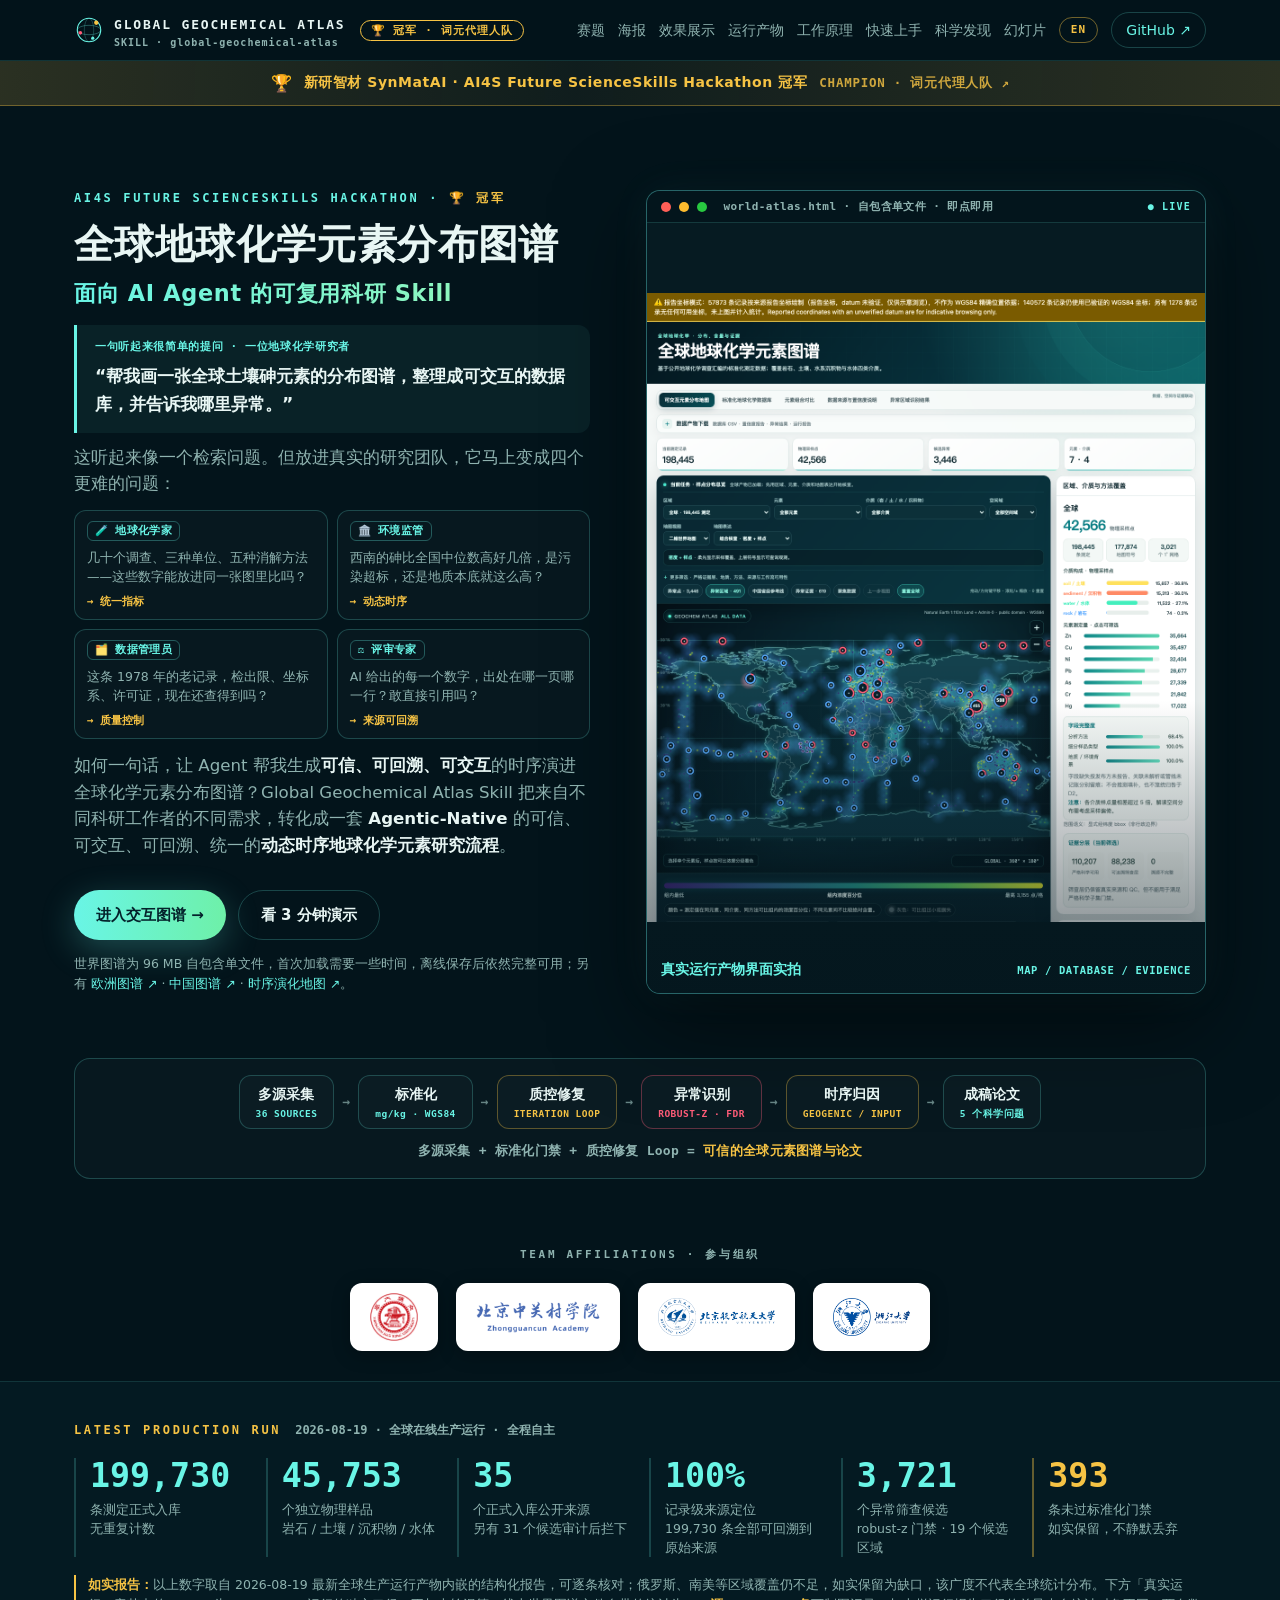
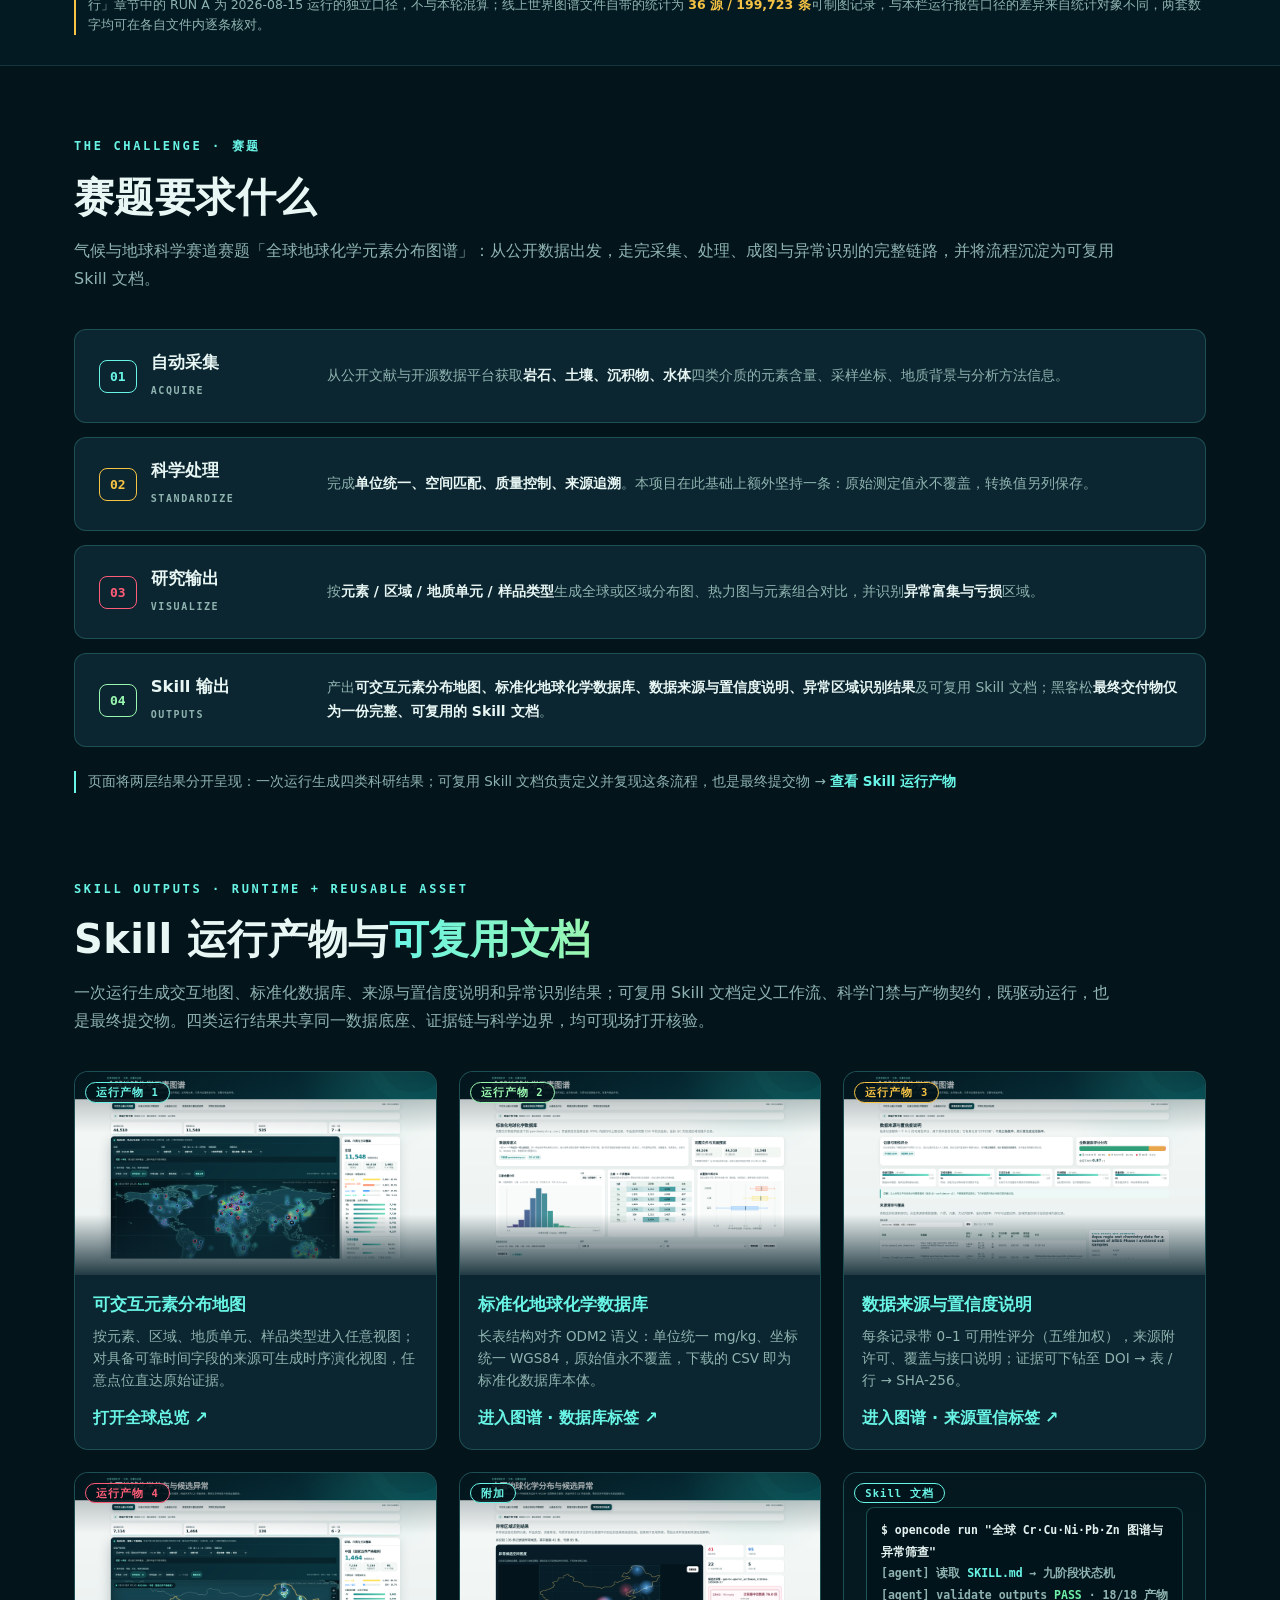
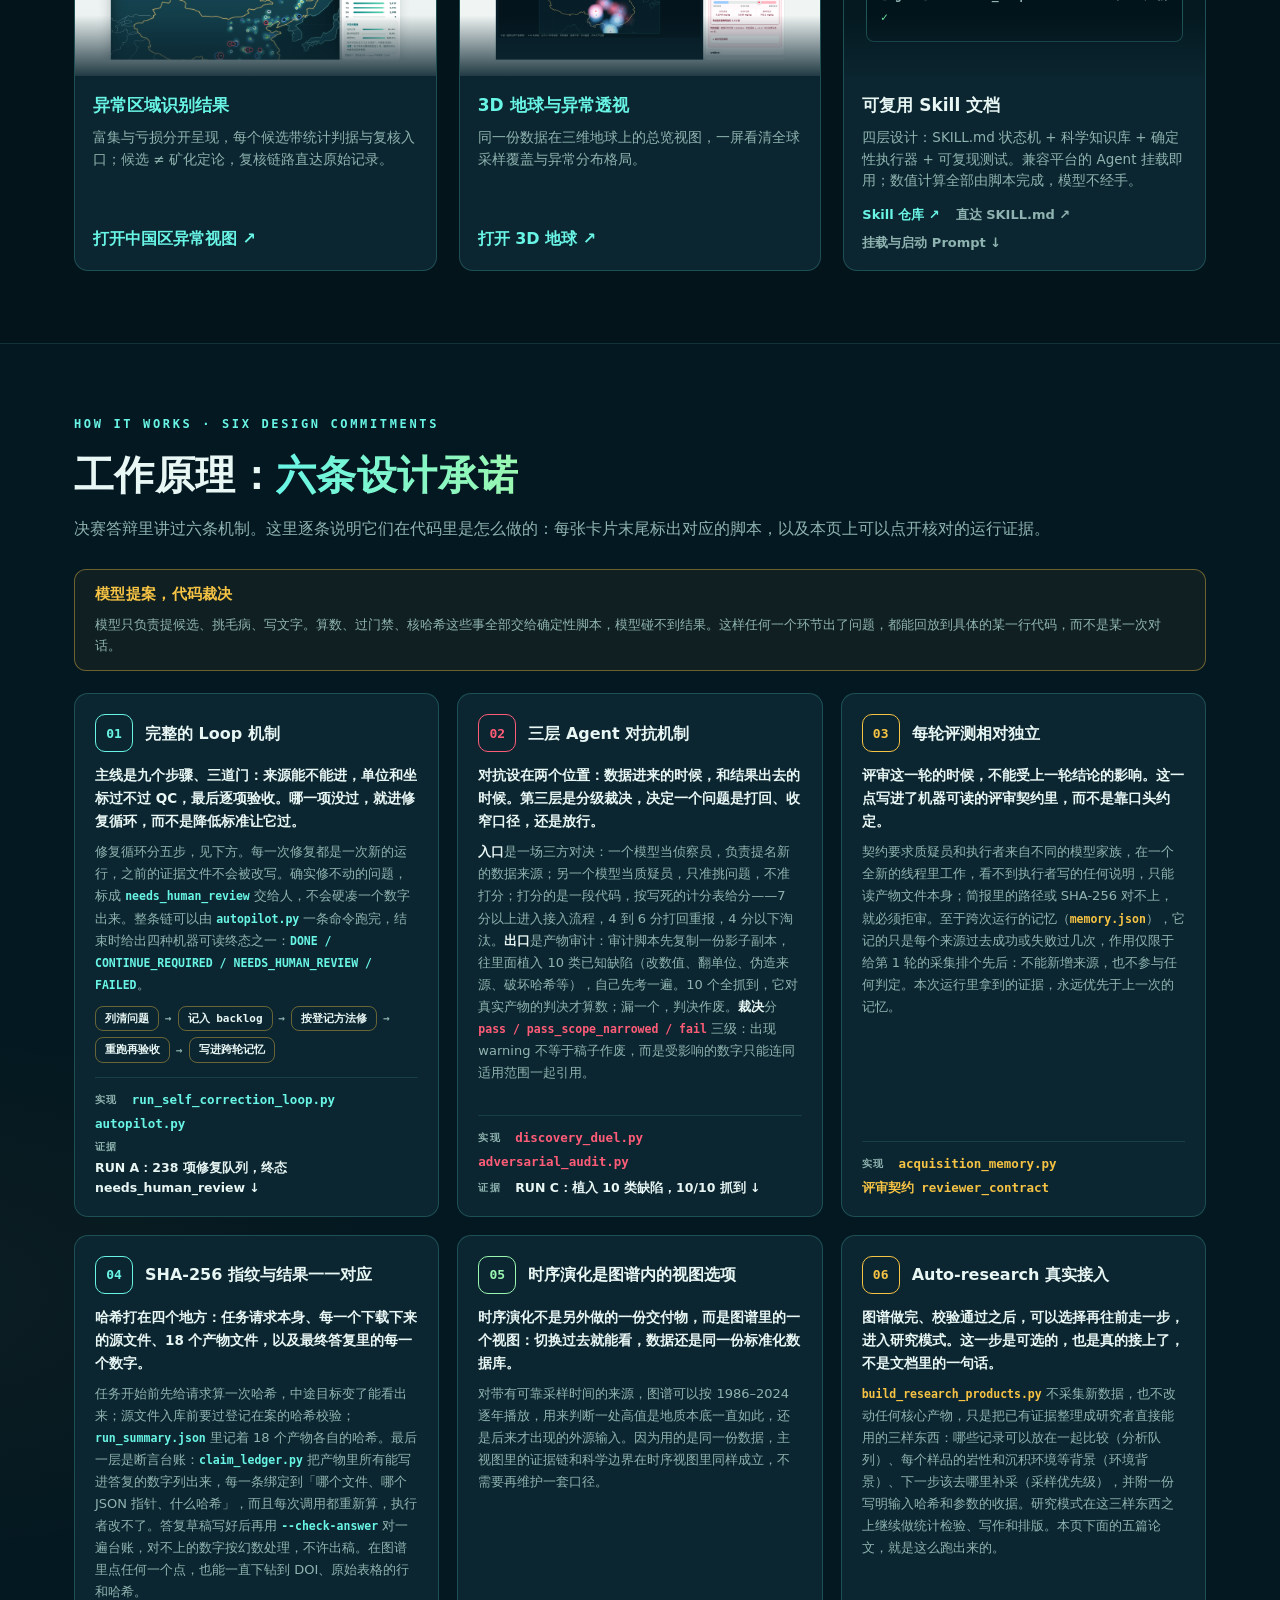
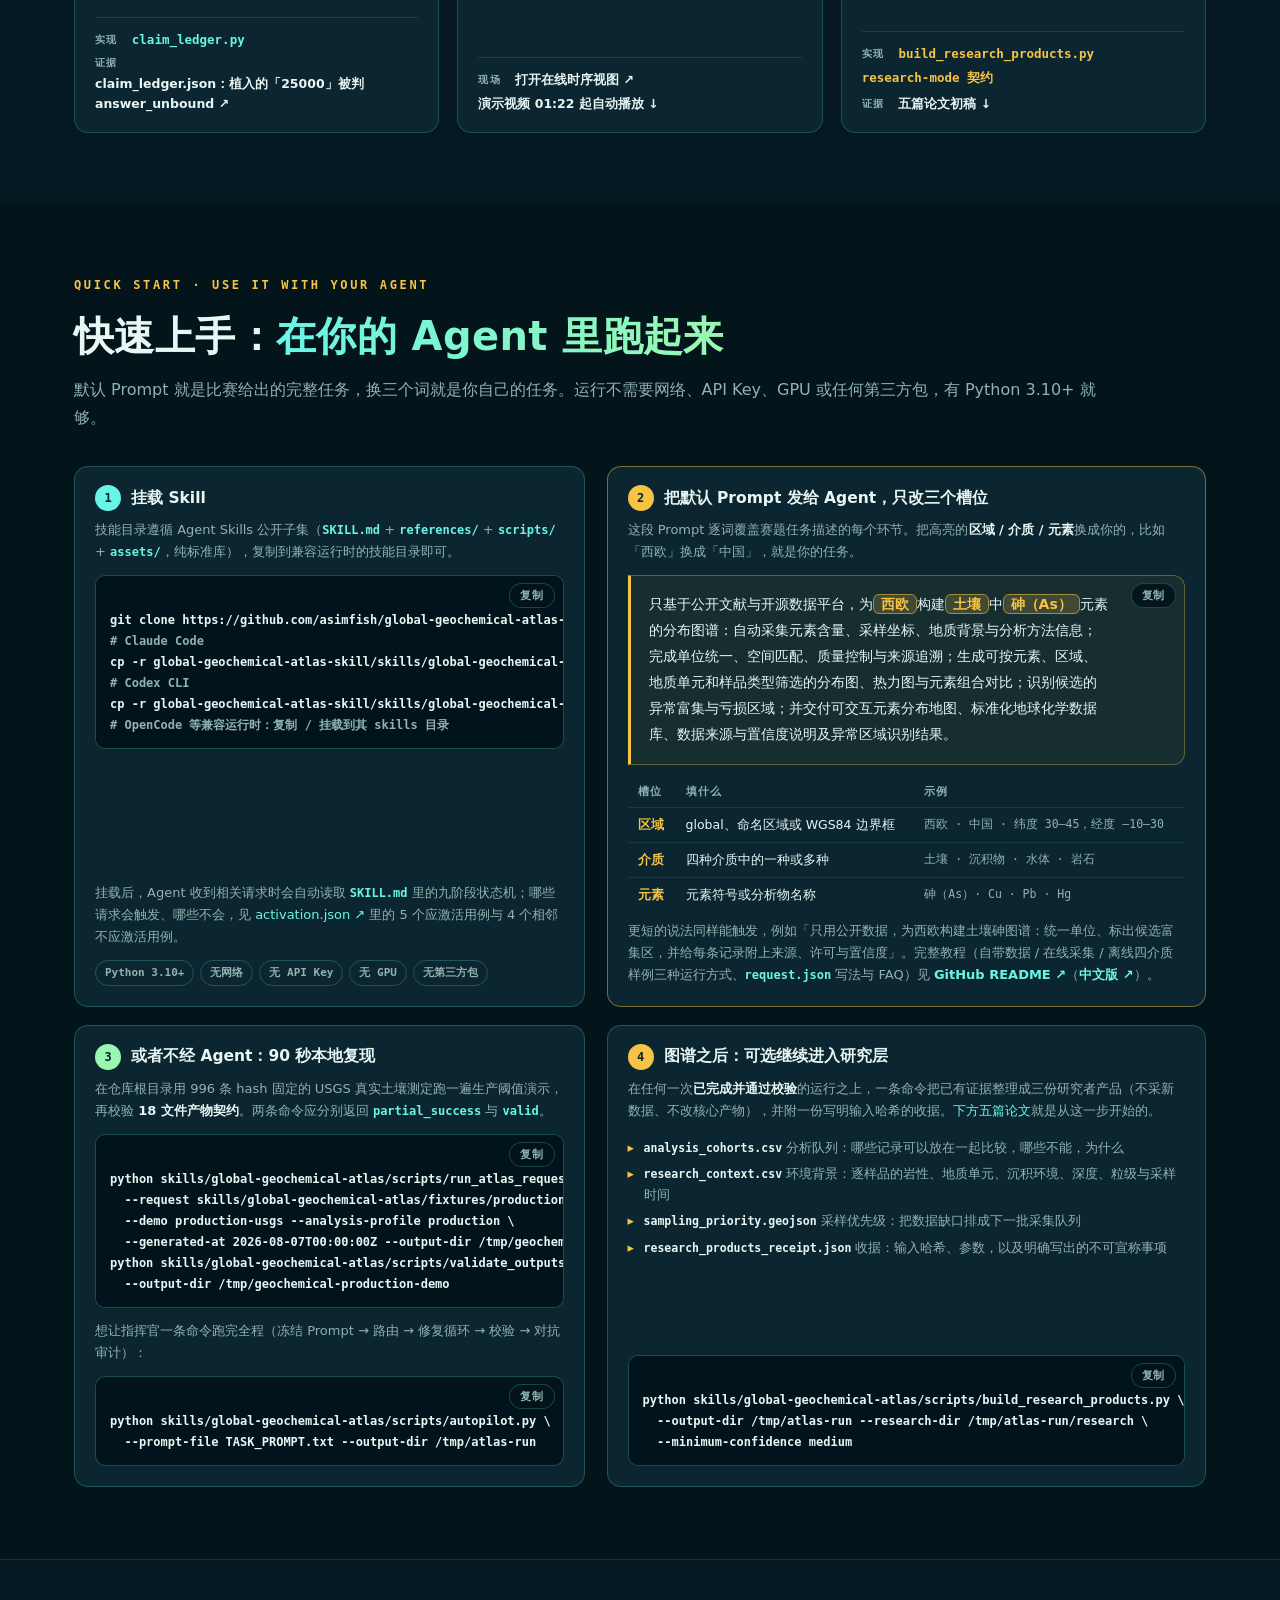
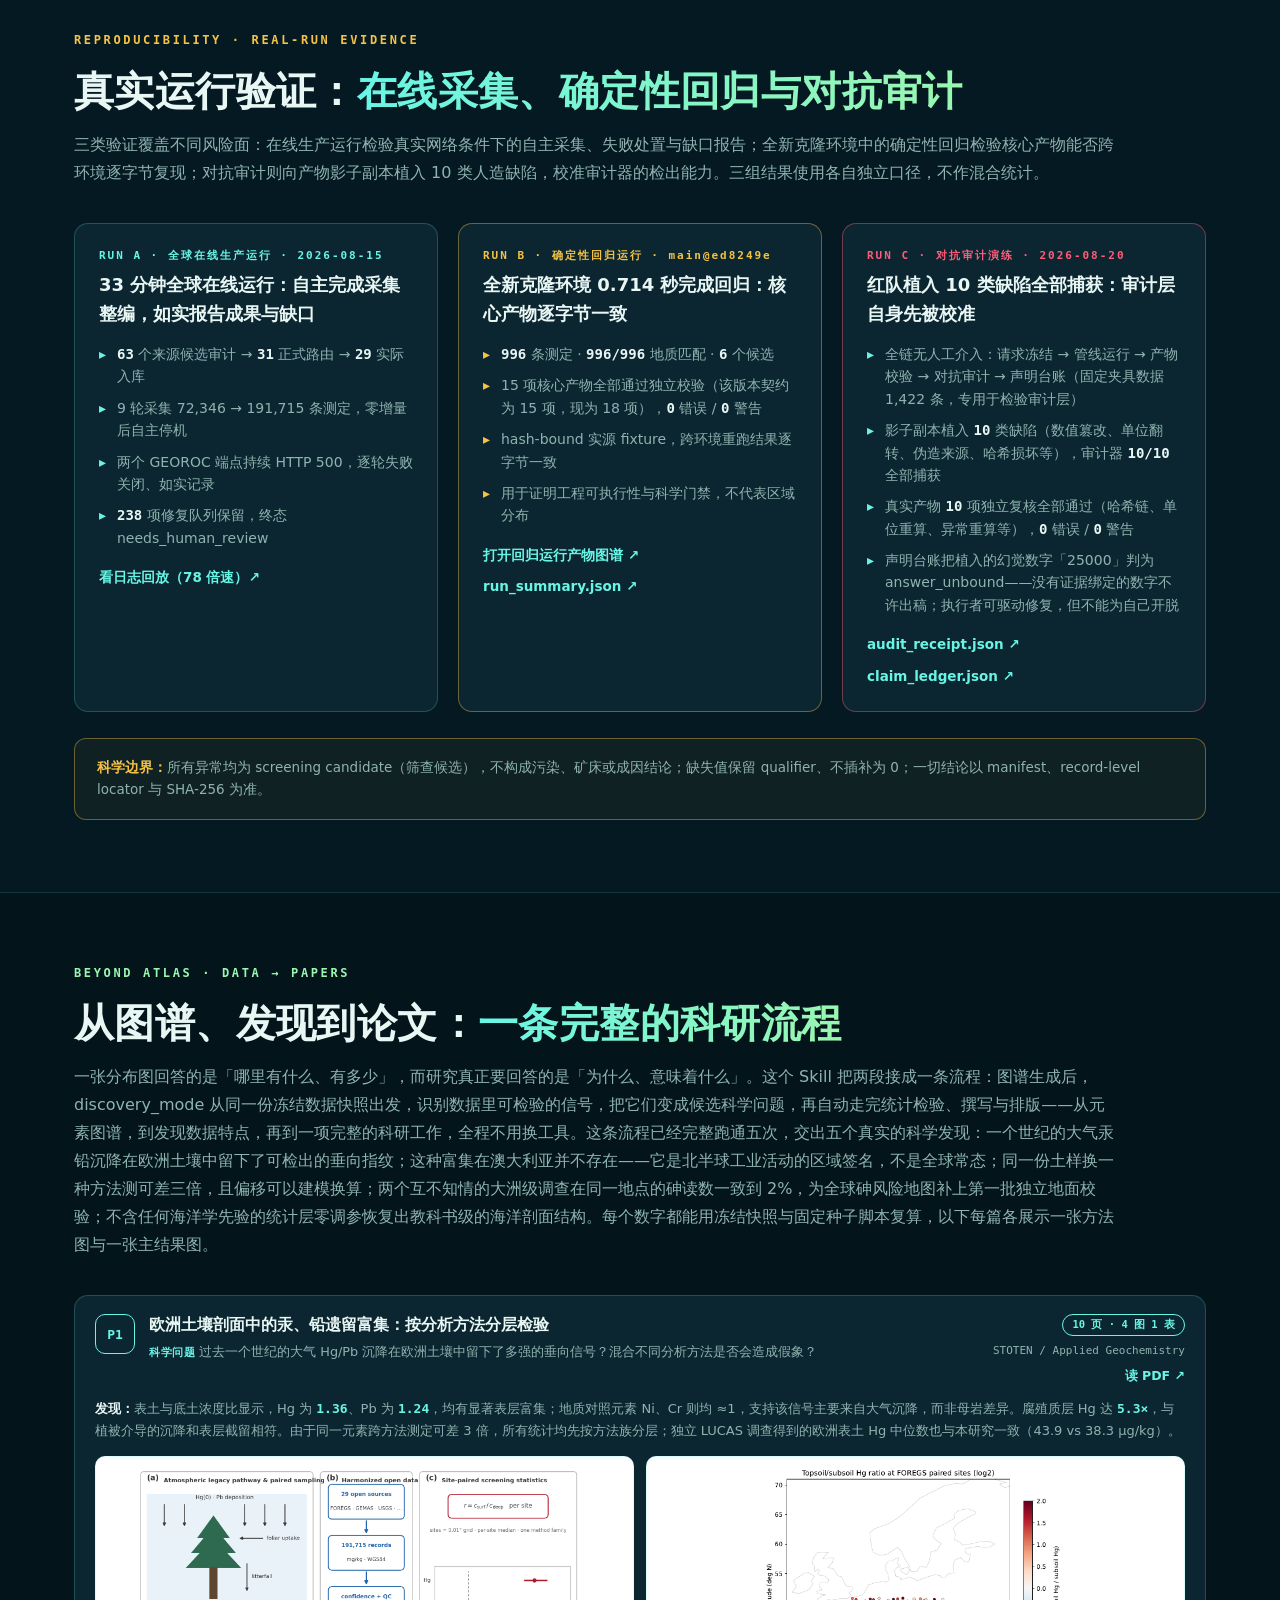
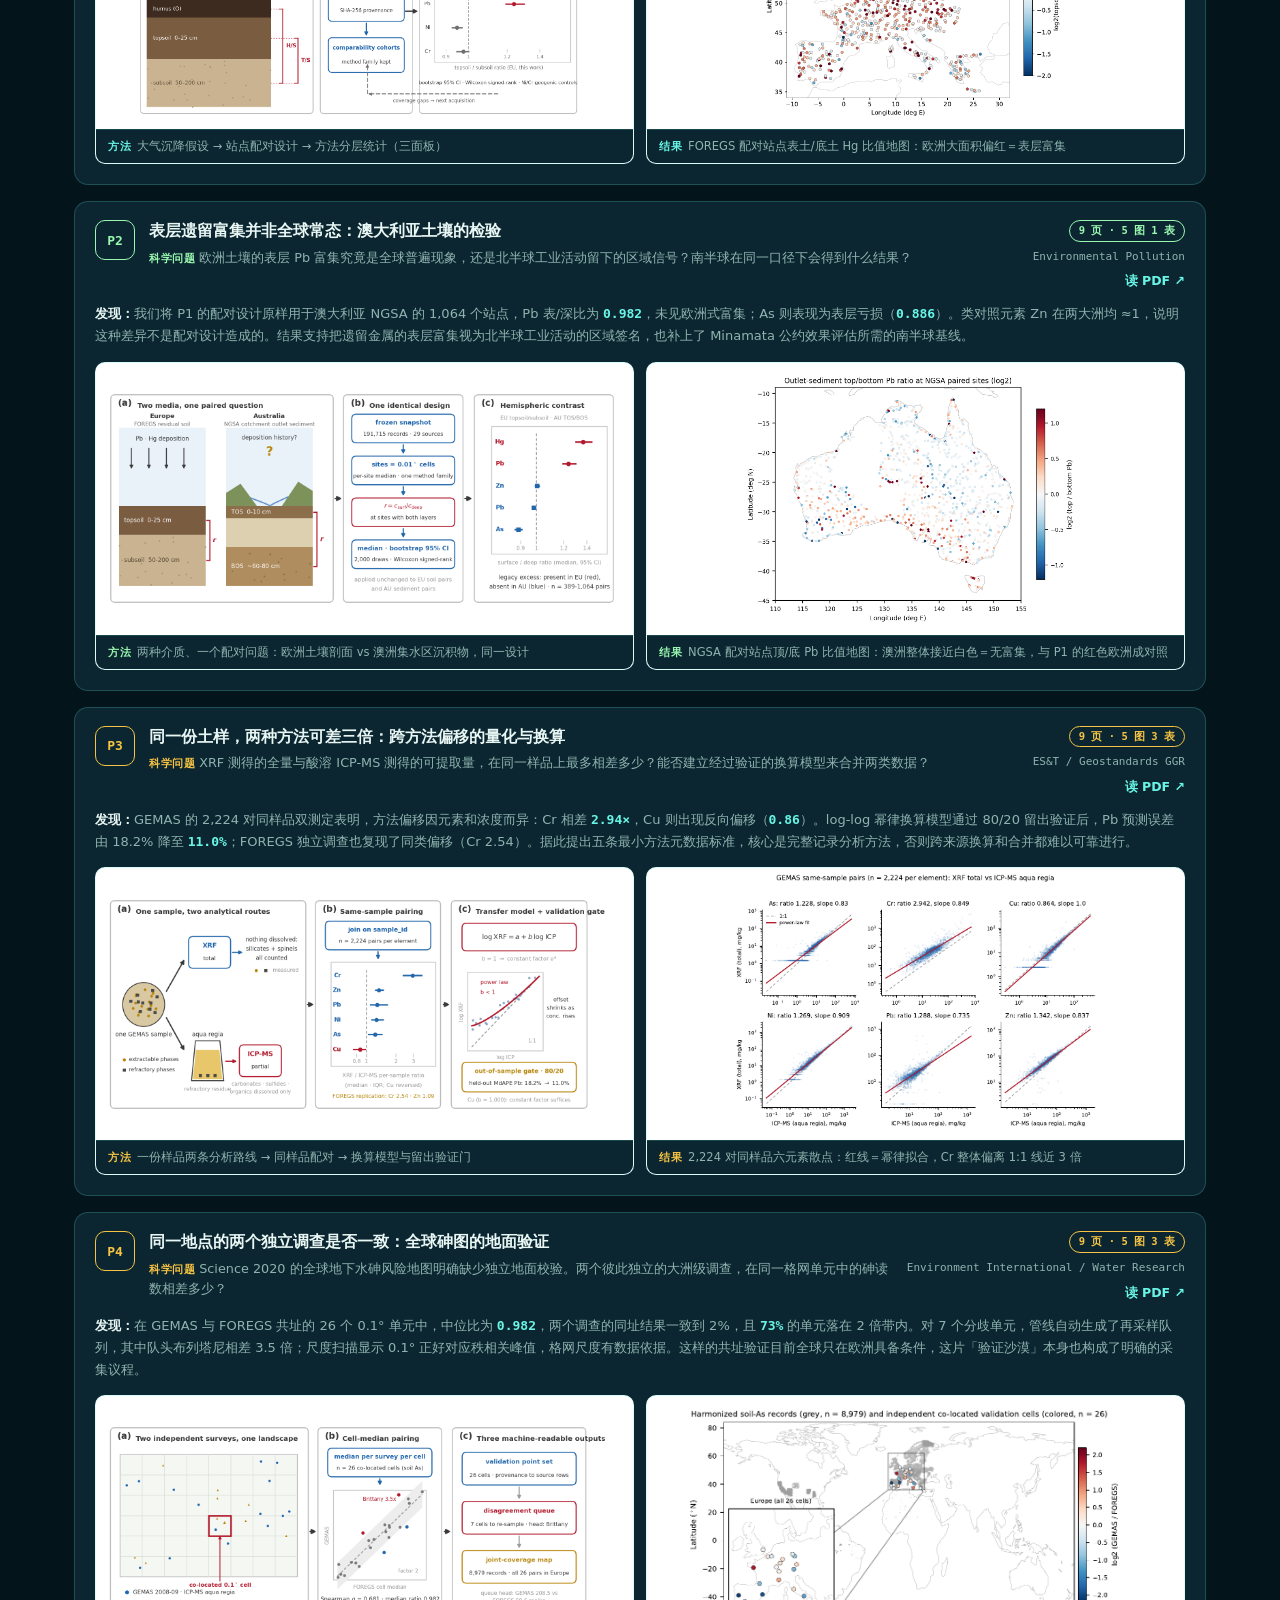
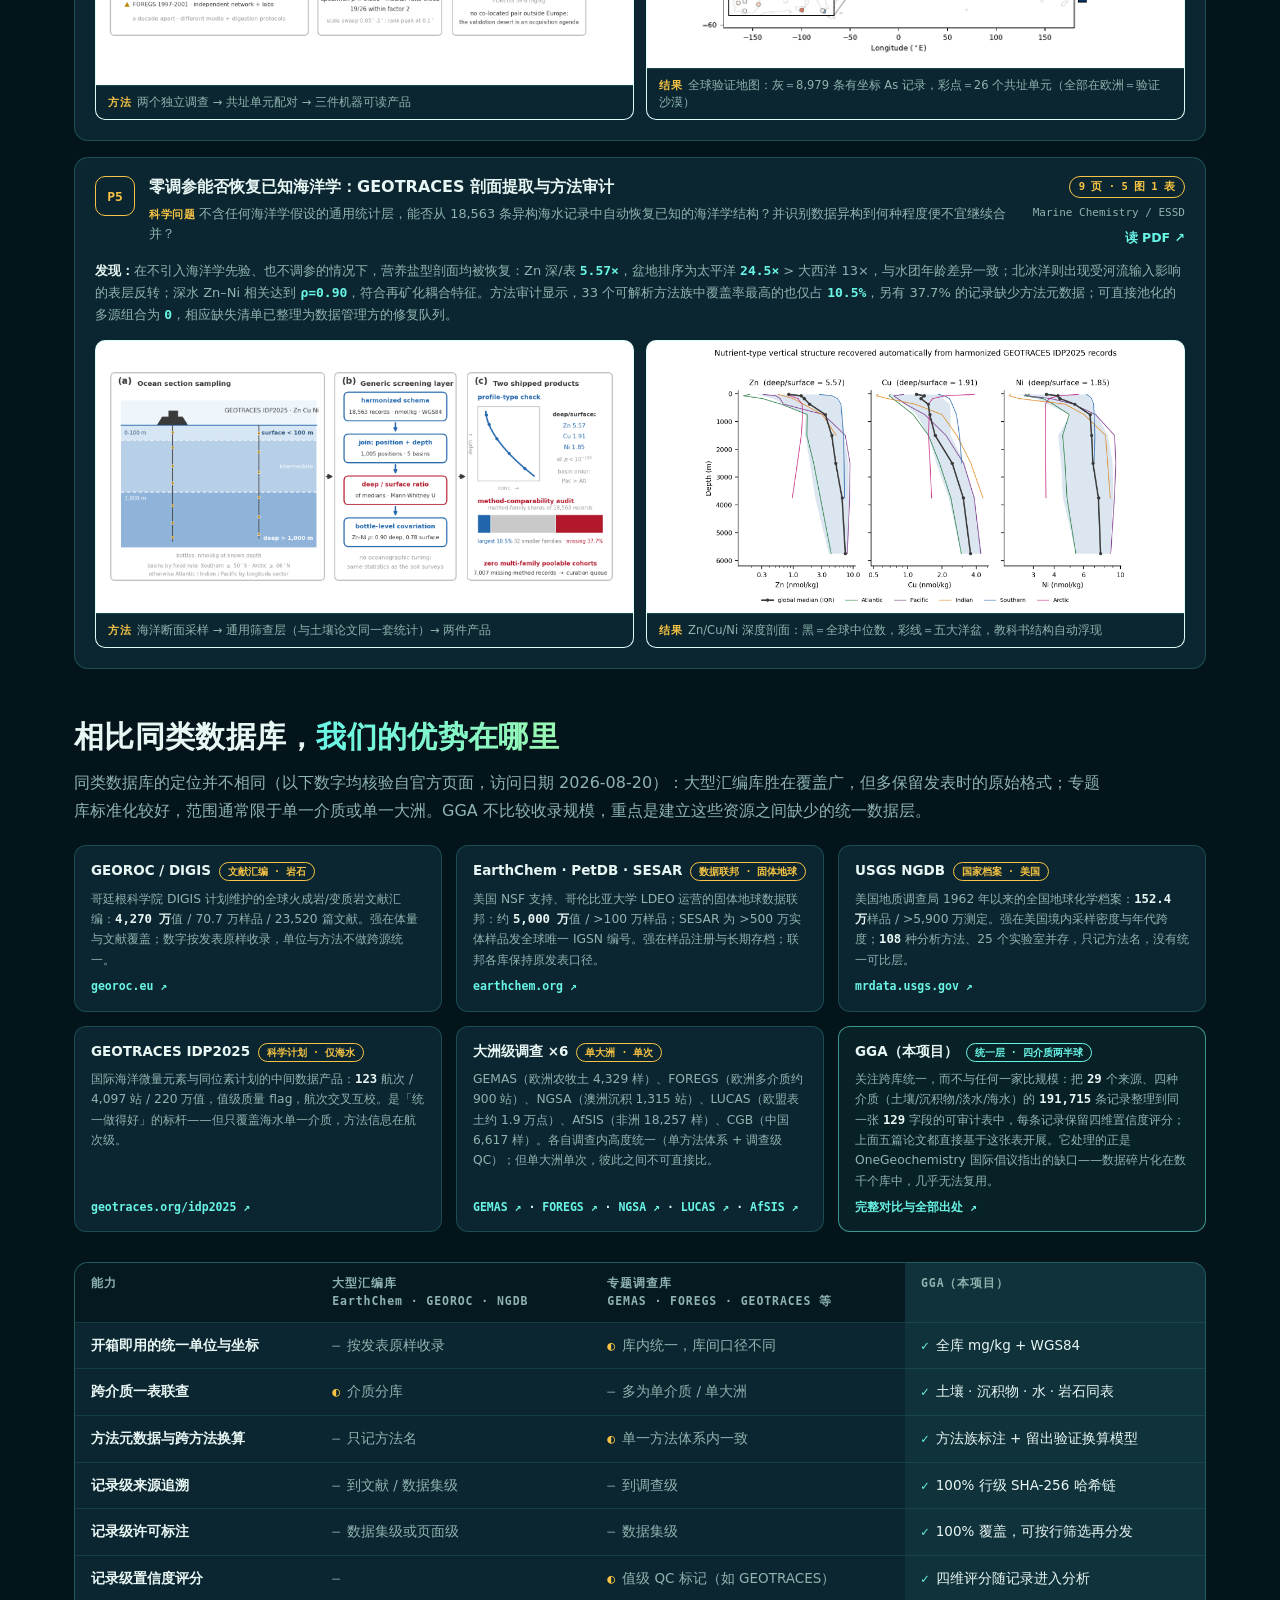
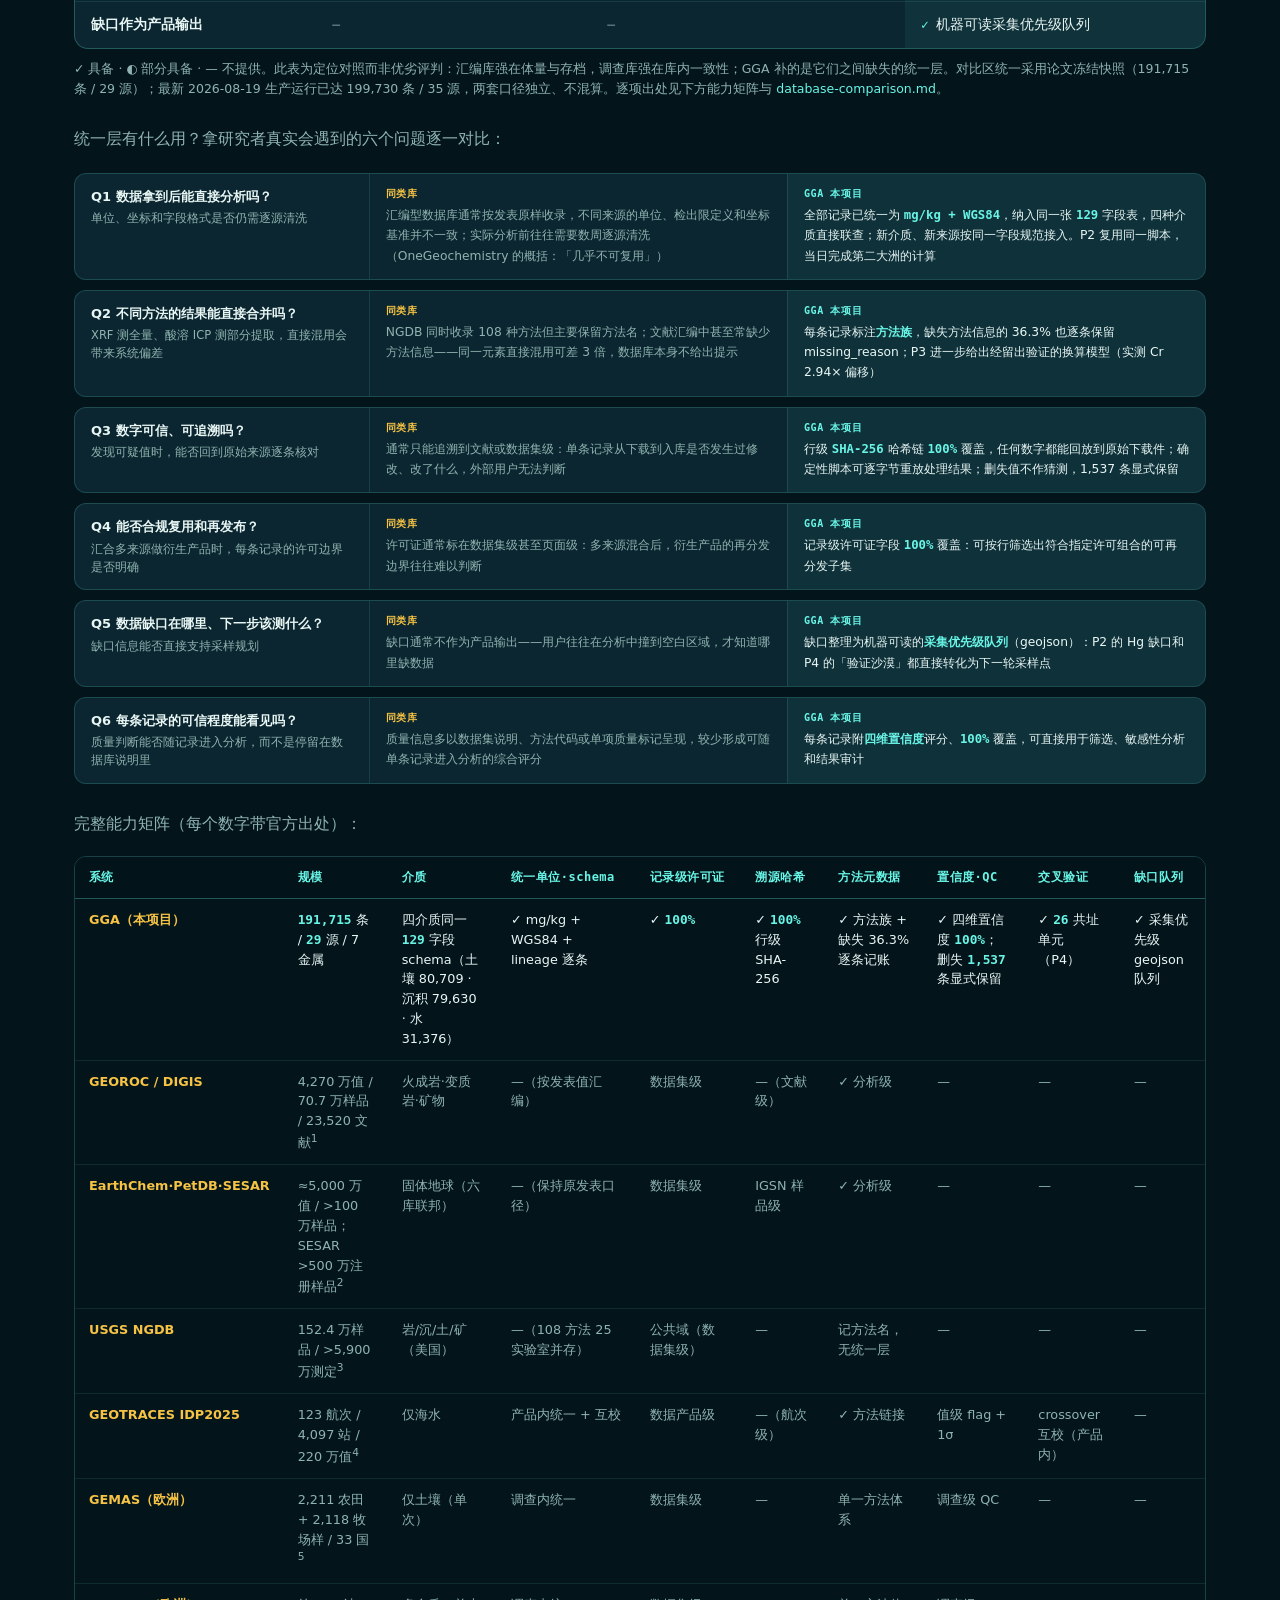
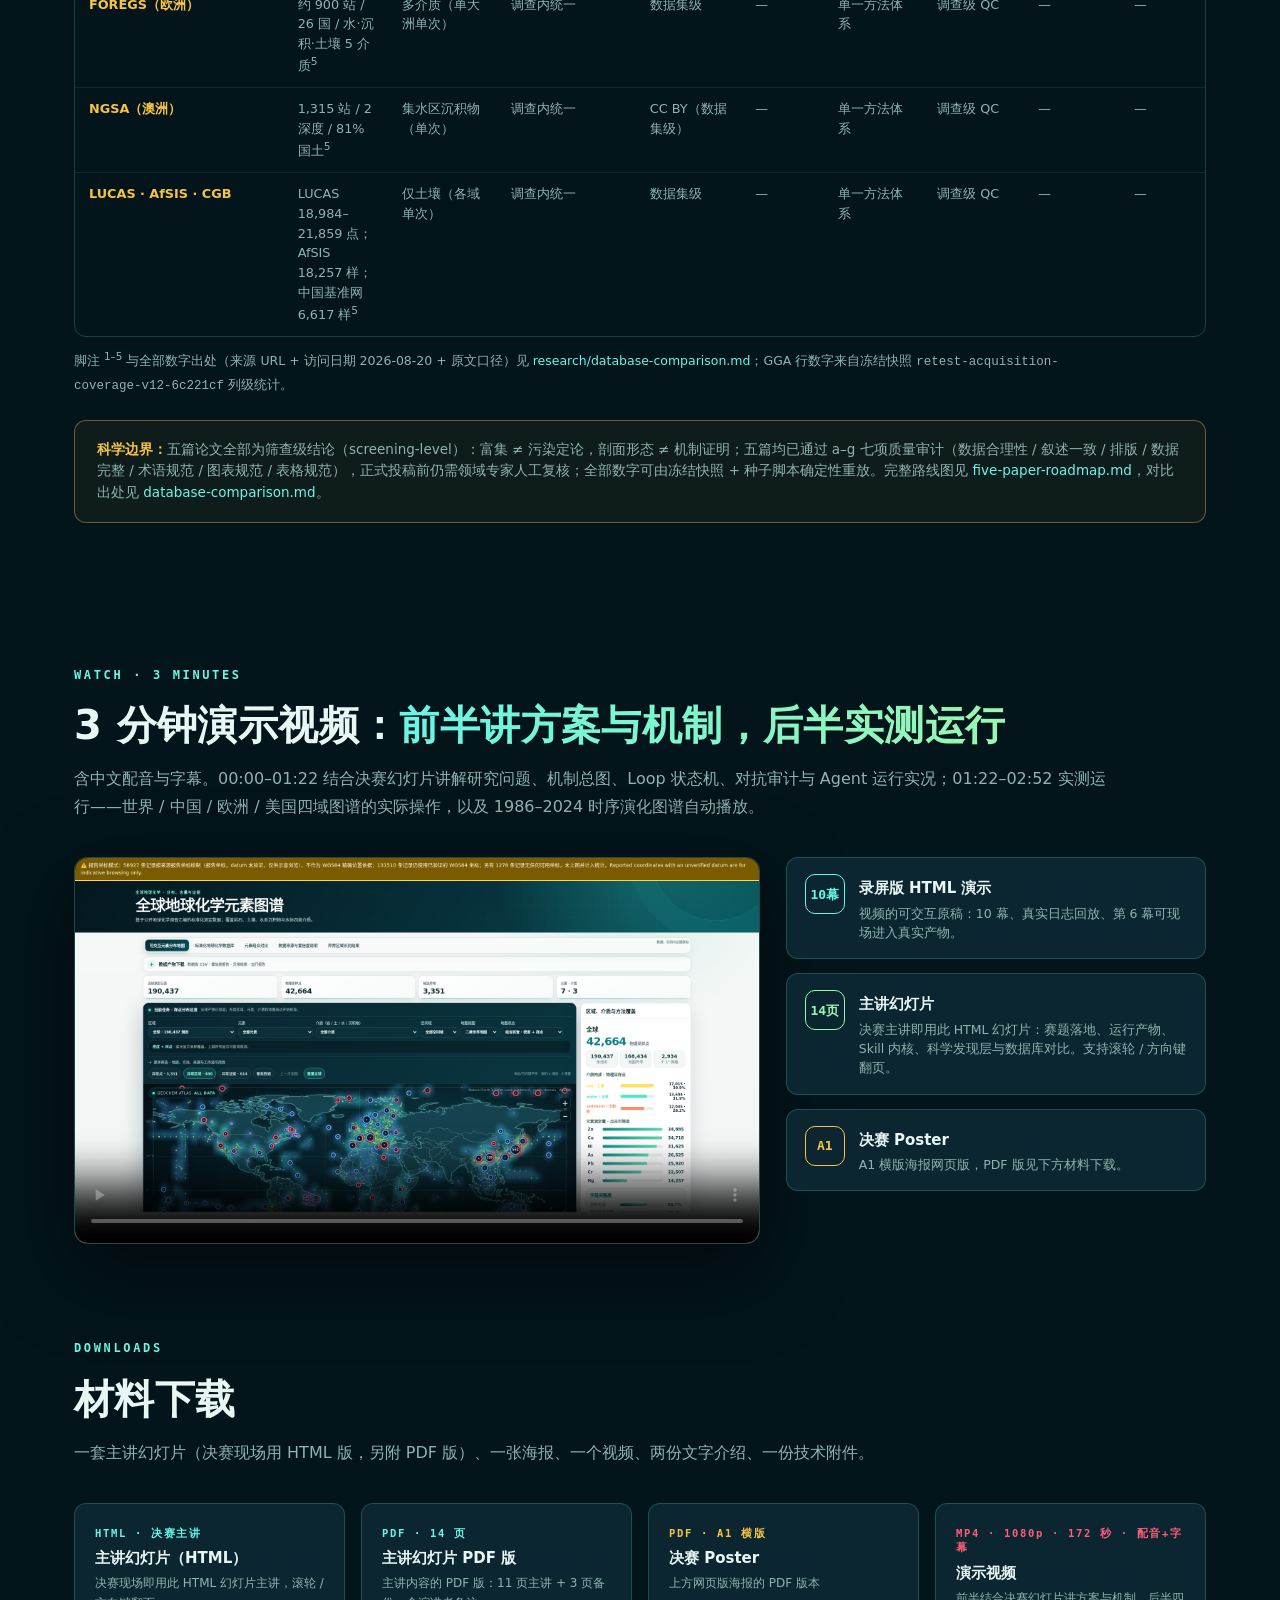
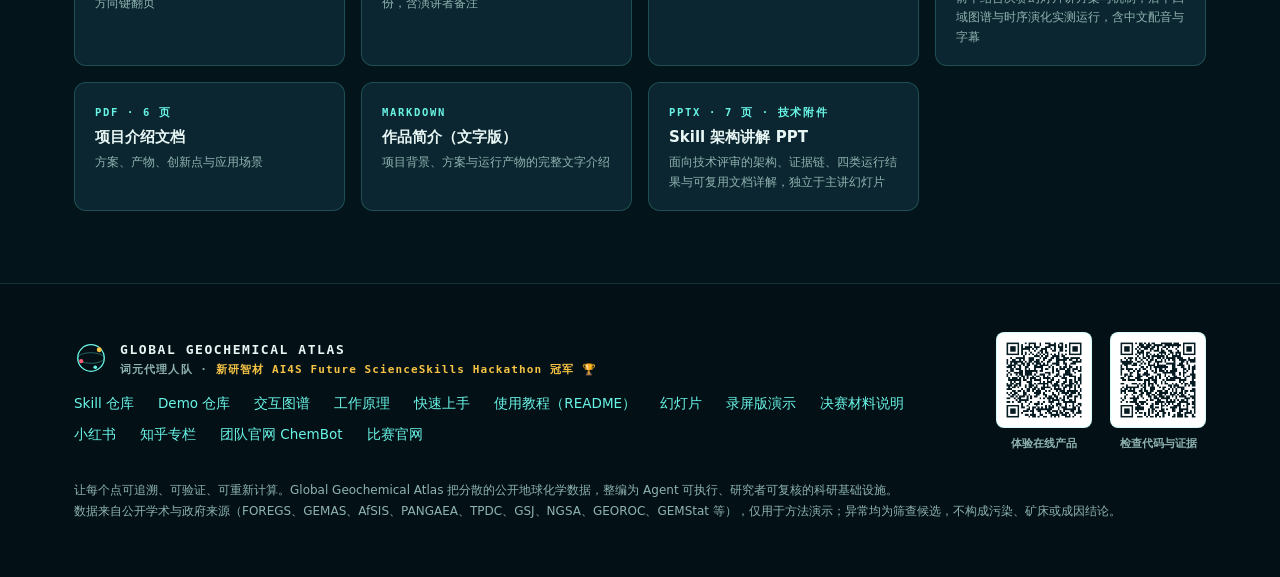
==== commit df7d8a12: "[site/docs]: align wording with the merged skill tree What: 16-file -> 18-file contract wording (six" ====
--- a/index.html
+++ b/index.html
@@ -251,7 +251,7 @@
           <div class="term-mini">
             <div class="cmd">$ opencode run "全球 Cr·Cu·Ni·Pb·Zn 图谱与异常筛查"</div>
             <div>[agent] 读取 <b>SKILL.md</b> → 九阶段状态机</div>
-            <div>[agent] validate_outputs <span class="ok">PASS</span> · 16/16 产物 <span class="ok">✓</span></div>
+            <div>[agent] validate_outputs <span class="ok">PASS</span> · 18/18 产物 <span class="ok">✓</span></div>
           </div>
         </div>
         <div class="body">
@@ -312,8 +312,8 @@
       </article>
       <article class="how-card fx">
         <div class="how-head"><span class="how-no">04</span><b>SHA-256 指纹与结果一一对应</b></div>
-        <p class="promise">哈希打在四个地方：任务请求本身、每一个下载下来的源文件、16 个产物文件，以及最终答复里的每一个数字。</p>
-        <p class="detail">任务开始前先给请求算一次哈希，中途目标变了能看出来；源文件入库前要过登记在案的哈希校验；<code>run_summary.json</code> 里记着 16 个产物各自的哈希。最后一层是断言台账：<code>claim_ledger.py</code> 把产物里所有能写进答复的数字列出来，每一条绑定到「哪个文件、哪个 JSON 指针、什么哈希」，而且每次调用都重新算，执行者改不了。答复草稿写好后再用 <code>--check-answer</code> 对一遍台账，对不上的数字按幻数处理，不许出稿。在图谱里点任何一个点，也能一直下钻到 DOI、原始表格的行和哈希。</p>
+        <p class="promise">哈希打在四个地方：任务请求本身、每一个下载下来的源文件、18 个产物文件，以及最终答复里的每一个数字。</p>
+        <p class="detail">任务开始前先给请求算一次哈希，中途目标变了能看出来；源文件入库前要过登记在案的哈希校验；<code>run_summary.json</code> 里记着 18 个产物各自的哈希。最后一层是断言台账：<code>claim_ledger.py</code> 把产物里所有能写进答复的数字列出来，每一条绑定到「哪个文件、哪个 JSON 指针、什么哈希」，而且每次调用都重新算，执行者改不了。答复草稿写好后再用 <code>--check-answer</code> 对一遍台账，对不上的数字按幻数处理，不许出稿。在图谱里点任何一个点，也能一直下钻到 DOI、原始表格的行和哈希。</p>
         <div class="how-foot">
           <div class="row"><span class="lbl">实现</span>
           <a href="https://github.com/asimfish/global-geochemical-atlas-skill/blob/main/skills/global-geochemical-atlas/scripts/claim_ledger.py" target="_blank" rel="noopener">claim_ledger.py</a></div>
@@ -350,7 +350,7 @@
     <div class="fx">
       <div class="eyebrow" style="color:var(--gold)">Quick Start · Use It with Your Agent</div>
       <h2 class="section-title">快速上手：<span class="gradient">在你的 Agent 里跑起来</span></h2>
-      <p class="section-sub">默认 Prompt 就是比赛给出的完整任务，换三个词就是你自己的任务。运行不需要网络、API Key、GPU 或任何第三方包，有 Python 3.11+ 就够。</p>
+      <p class="section-sub">默认 Prompt 就是比赛给出的完整任务，换三个词就是你自己的任务。运行不需要网络、API Key、GPU 或任何第三方包，有 Python 3.10+ 就够。</p>
     </div>
     <div class="qs-grid">
       <div class="qs-box s1 fx">
@@ -364,8 +364,8 @@
 cp -r global-geochemical-atlas-skill/skills/global-geochemical-atlas ~/.codex/skills/
 <span class="c"># OpenCode 等兼容运行时：复制 / 挂载到其 skills 目录</span></pre></div>
         <div class="grow"></div>
-        <p style="margin-top:12px">挂载后，Agent 收到相关请求时会自动读取 <code>SKILL.md</code> 里的九阶段状态机；哪些请求会触发、哪些不会，见 <a href="https://github.com/asimfish/global-geochemical-atlas-skill/blob/main/skills/global-geochemical-atlas/evals/activation.json" target="_blank" rel="noopener">activation.json ↗</a> 里的 4 组正反例。</p>
-        <div class="qs-chips"><span>Python 3.11+</span><span>无网络</span><span>无 API Key</span><span>无 GPU</span><span>无第三方包</span></div>
+        <p style="margin-top:12px">挂载后，Agent 收到相关请求时会自动读取 <code>SKILL.md</code> 里的九阶段状态机；哪些请求会触发、哪些不会，见 <a href="https://github.com/asimfish/global-geochemical-atlas-skill/blob/main/skills/global-geochemical-atlas/evals/activation.json" target="_blank" rel="noopener">activation.json ↗</a> 里的 5 个应激活用例与 4 个相邻不应激活用例。</p>
+        <div class="qs-chips"><span>Python 3.10+</span><span>无网络</span><span>无 API Key</span><span>无 GPU</span><span>无第三方包</span></div>
       </div>
       <div class="qs-box s2 hot fx" style="--c:var(--gold)">
         <div class="step"><i>2</i><b>把默认 Prompt 发给 Agent，只改三个槽位</b></div>
@@ -387,7 +387,7 @@
       </div>
       <div class="qs-box s3 fx" style="--c:#9af7b0">
         <div class="step"><i>3</i><b>或者不经 Agent：90 秒本地复现</b></div>
-        <p>在仓库根目录用 996 条 hash 固定的 USGS 真实土壤测定跑一遍生产阈值演示，再校验 <b>16 文件产物契约</b>。两条命令应分别返回 <code>partial_success</code> 与 <code>valid</code>。</p>
+        <p>在仓库根目录用 996 条 hash 固定的 USGS 真实土壤测定跑一遍生产阈值演示，再校验 <b>18 文件产物契约</b>。两条命令应分别返回 <code>partial_success</code> 与 <code>valid</code>。</p>
         <div class="code"><button class="copy-btn" type="button">复制</button><pre>python skills/global-geochemical-atlas/scripts/run_atlas_request.py \
   --request skills/global-geochemical-atlas/fixtures/production-usgs/request.json \
   --demo production-usgs --analysis-profile production \
@@ -443,7 +443,7 @@
         <h3>全新克隆环境 0.714 秒完成回归：核心产物逐字节一致</h3>
         <ul>
           <li><b>996</b> 条测定 · <b>996/996</b> 地质匹配 · <b>6</b> 个候选</li>
-          <li>15 项核心产物全部通过独立校验（该版本契约为 15 项，现为 16 项），<b>0</b> 错误 / <b>0</b> 警告</li>
+          <li>15 项核心产物全部通过独立校验（该版本契约为 15 项，现为 18 项），<b>0</b> 错误 / <b>0</b> 警告</li>
           <li>hash-bound 实源 fixture，跨环境重跑结果逐字节一致</li>
           <li>用于证明工程可执行性与科学门禁，不代表区域分布</li>
         </ul>
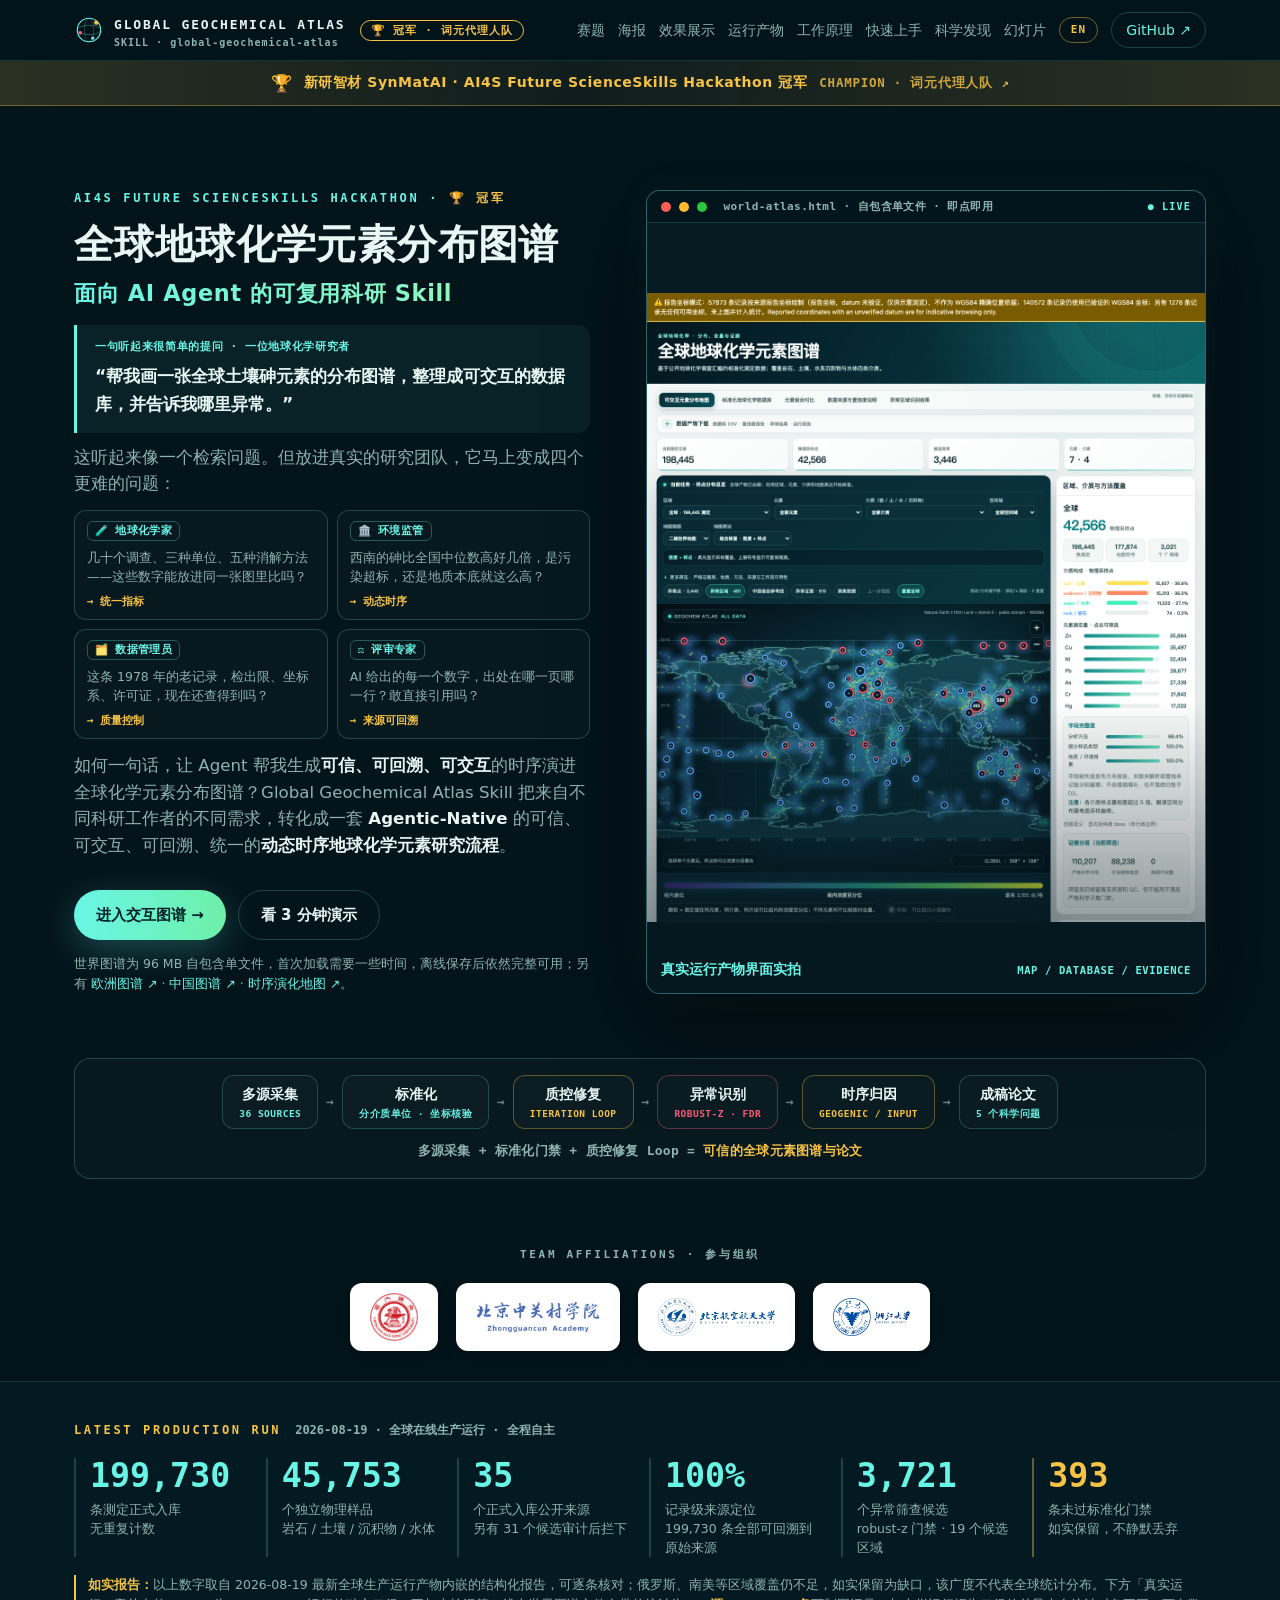
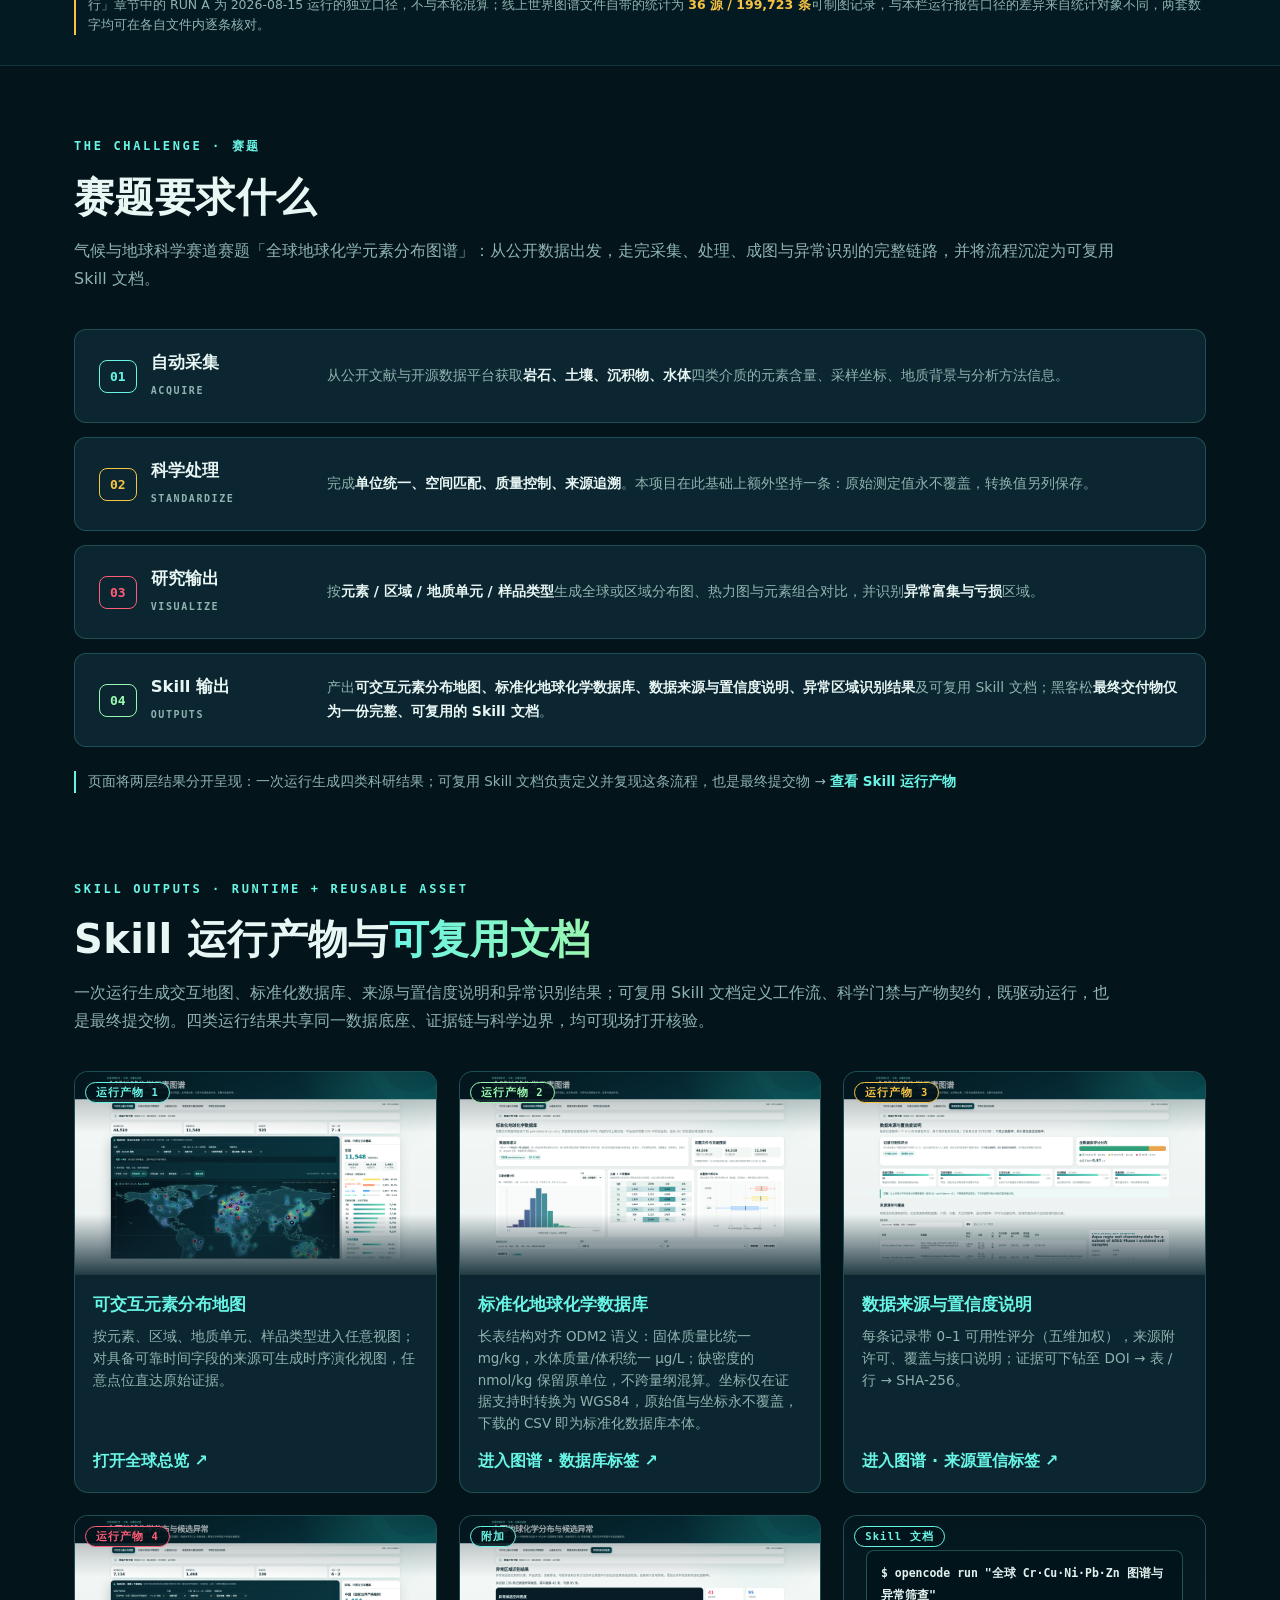
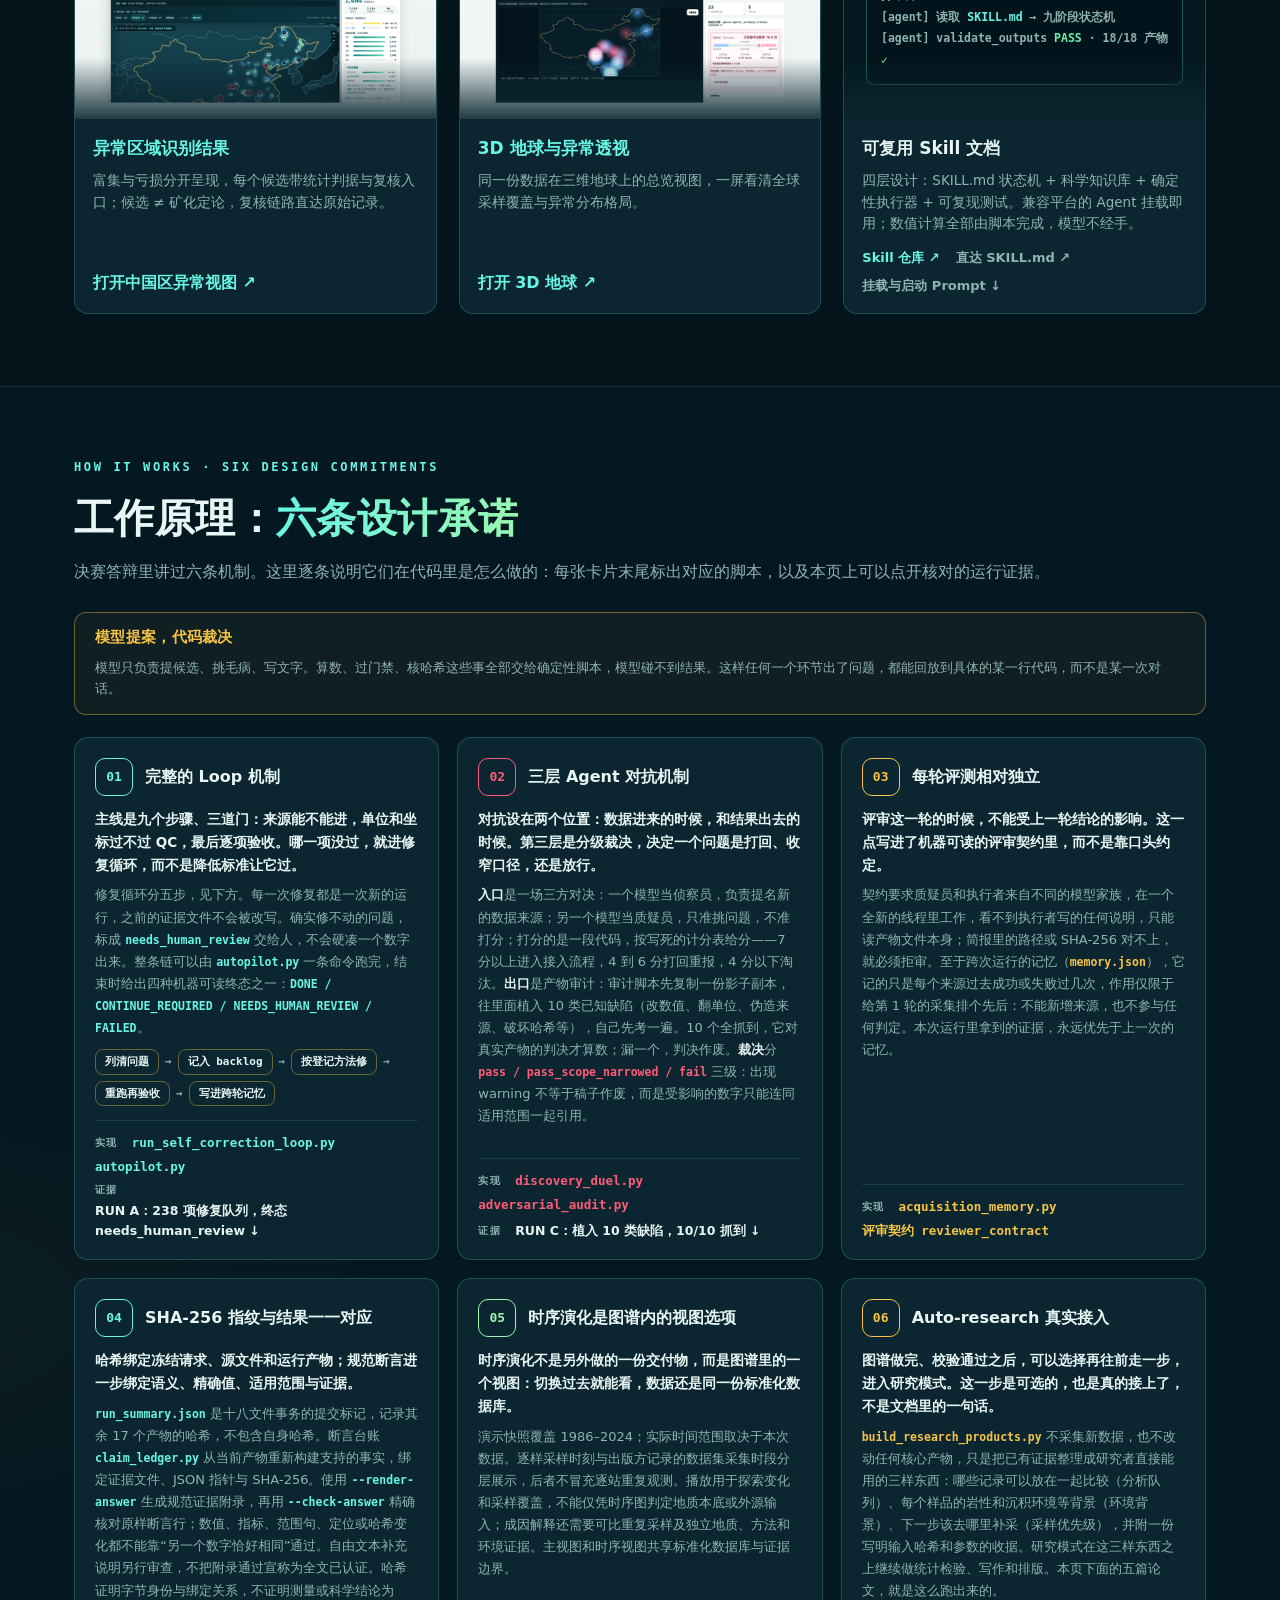
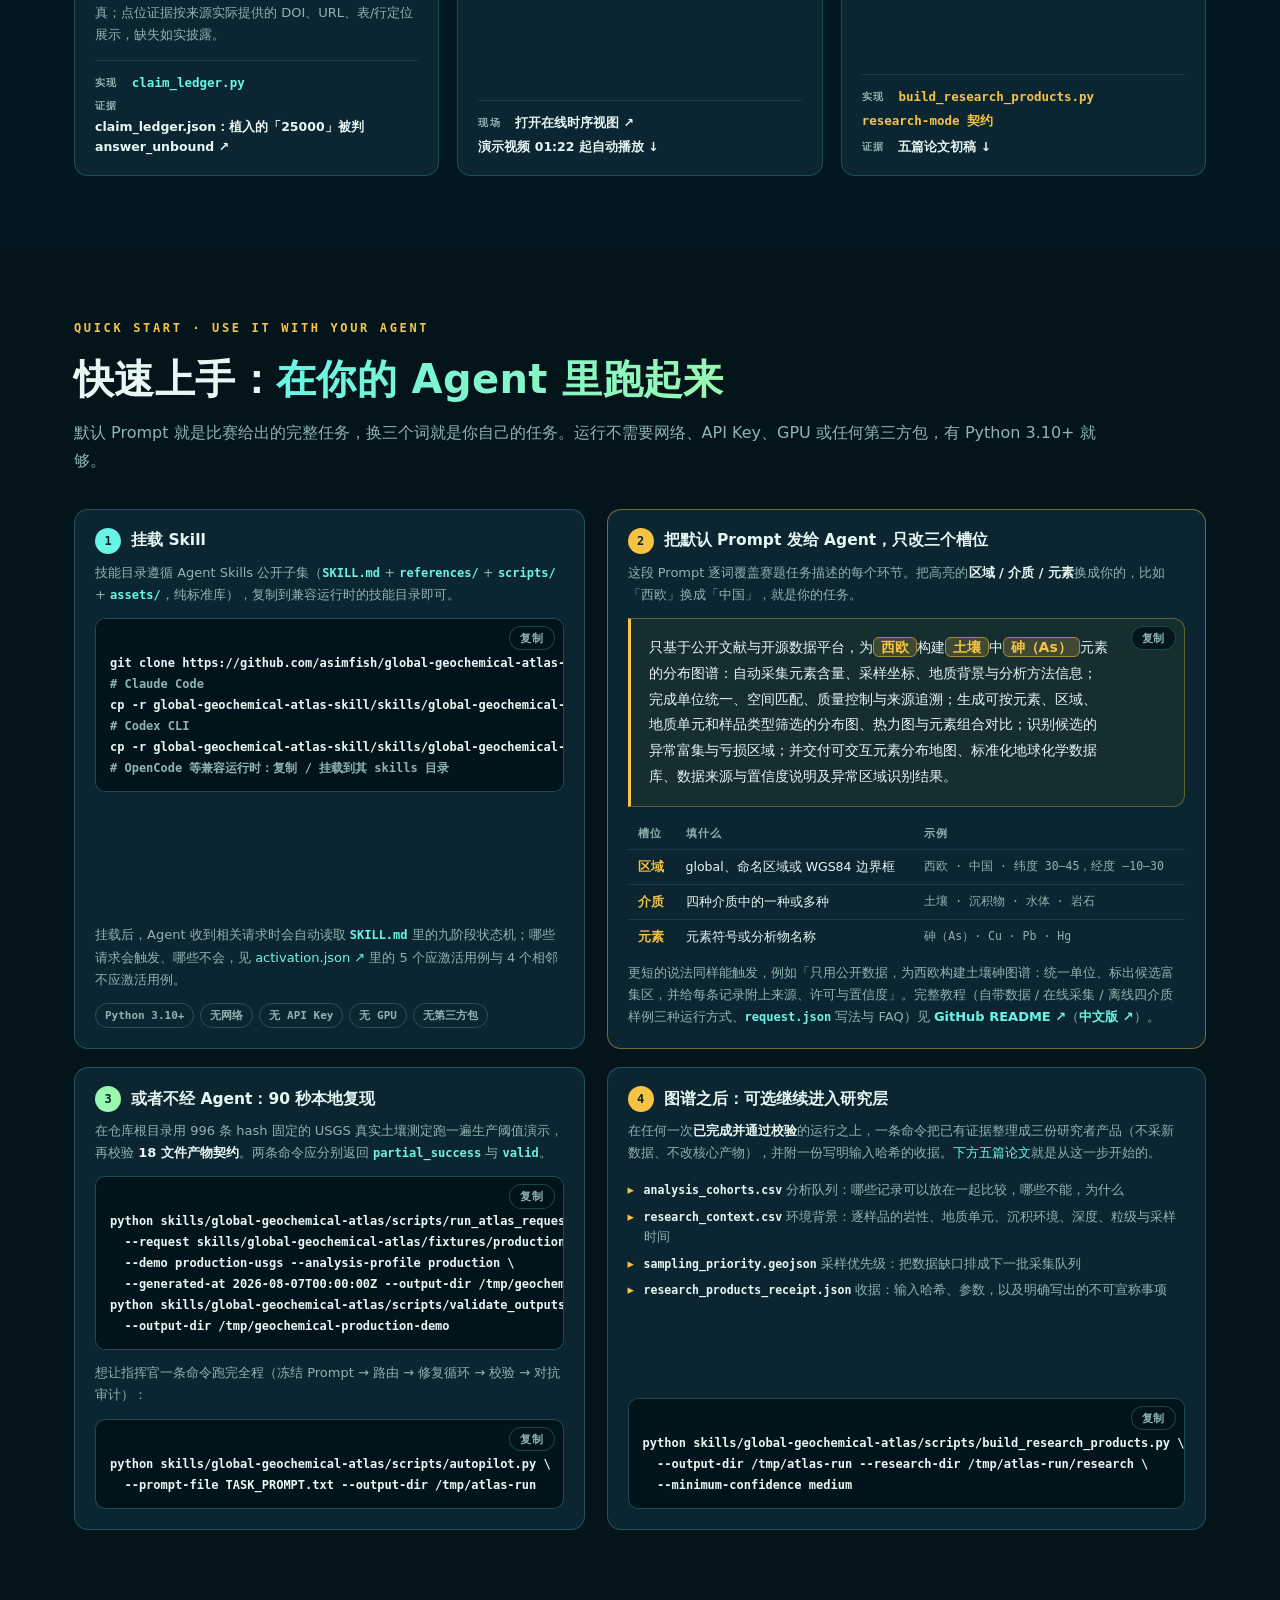
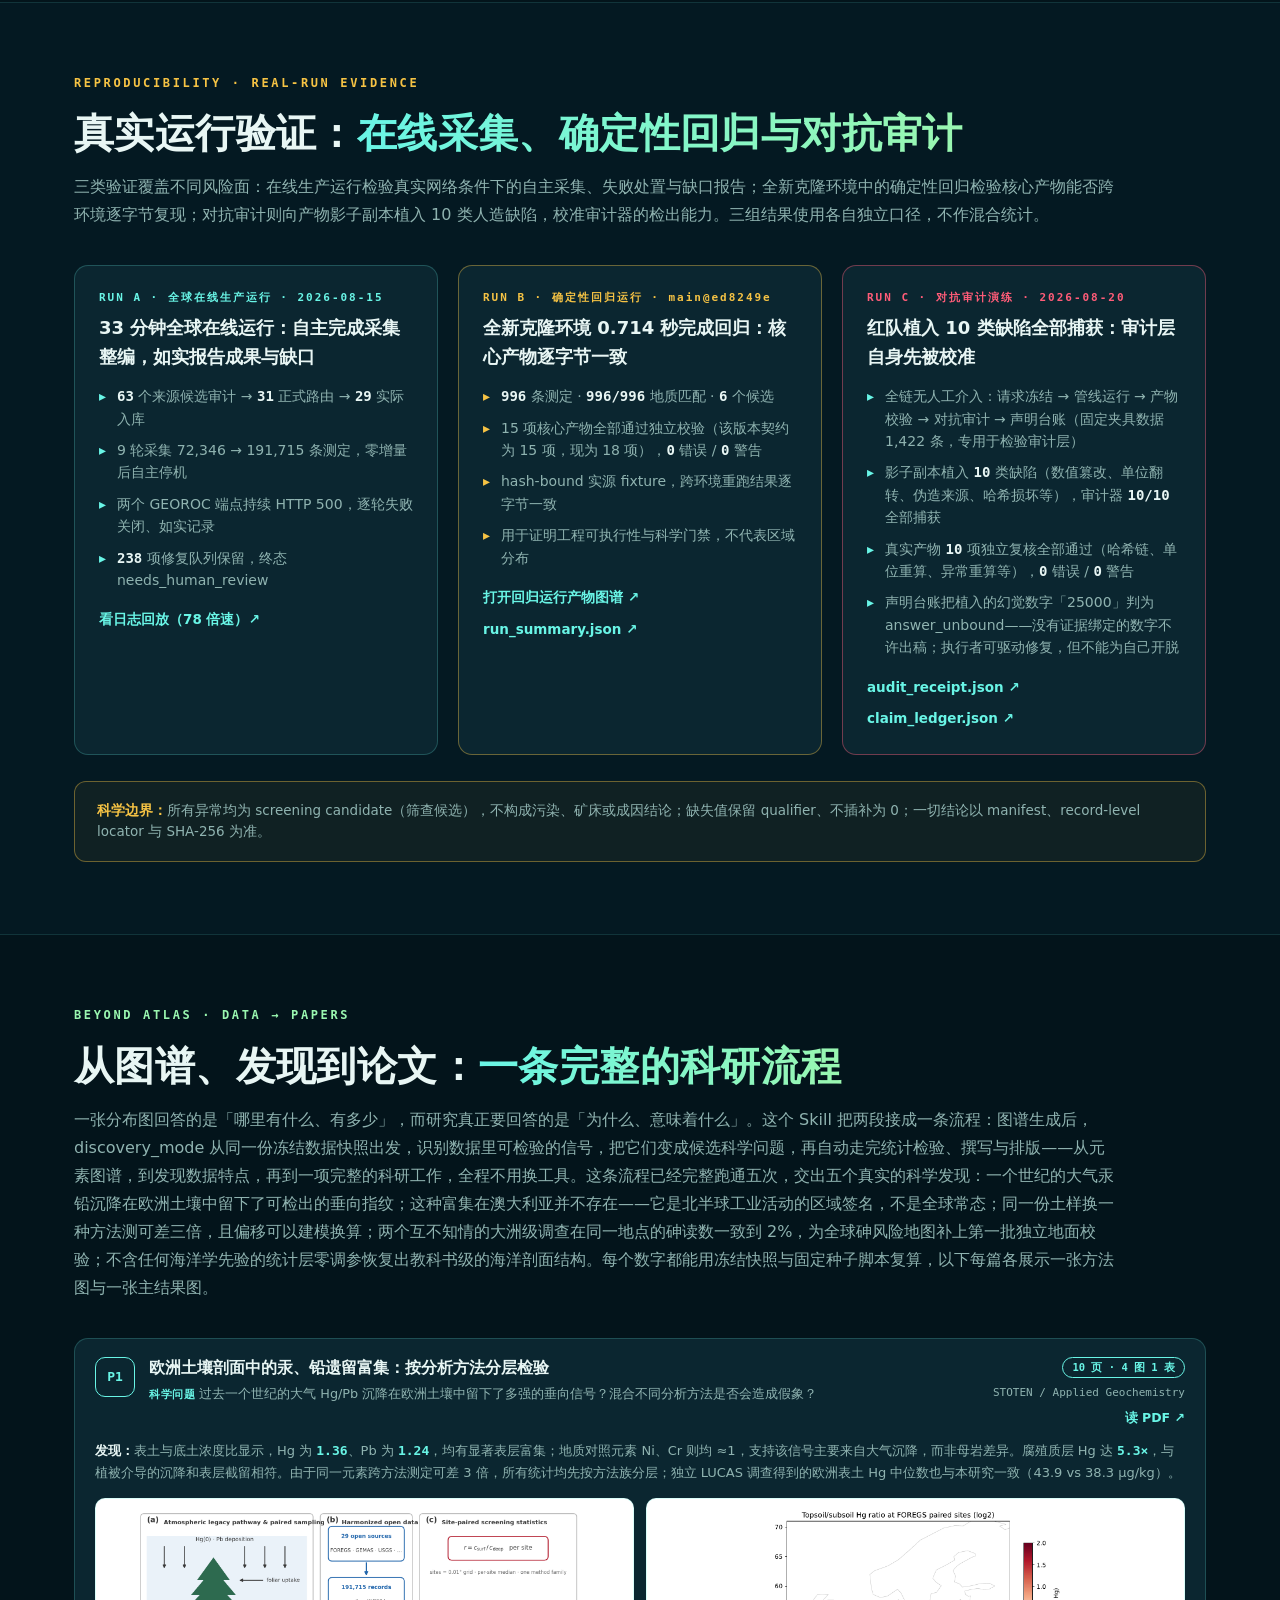
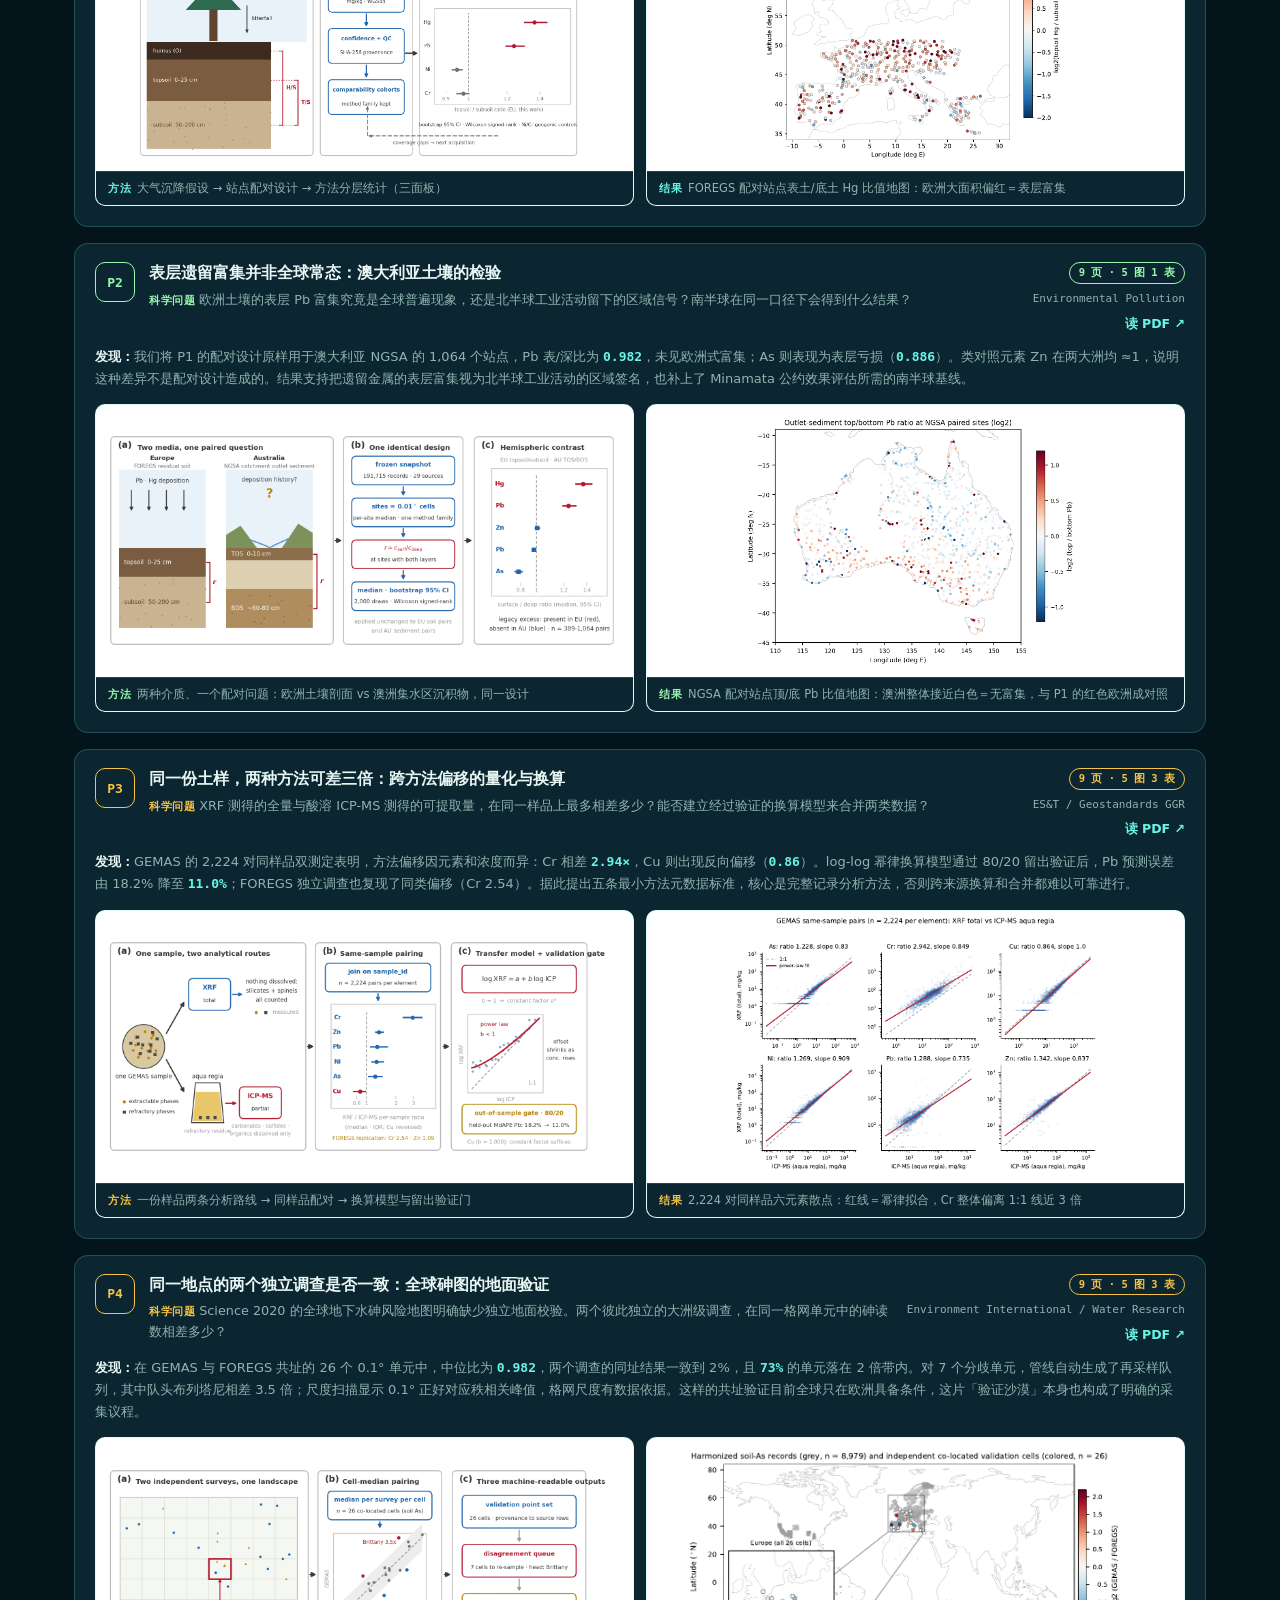
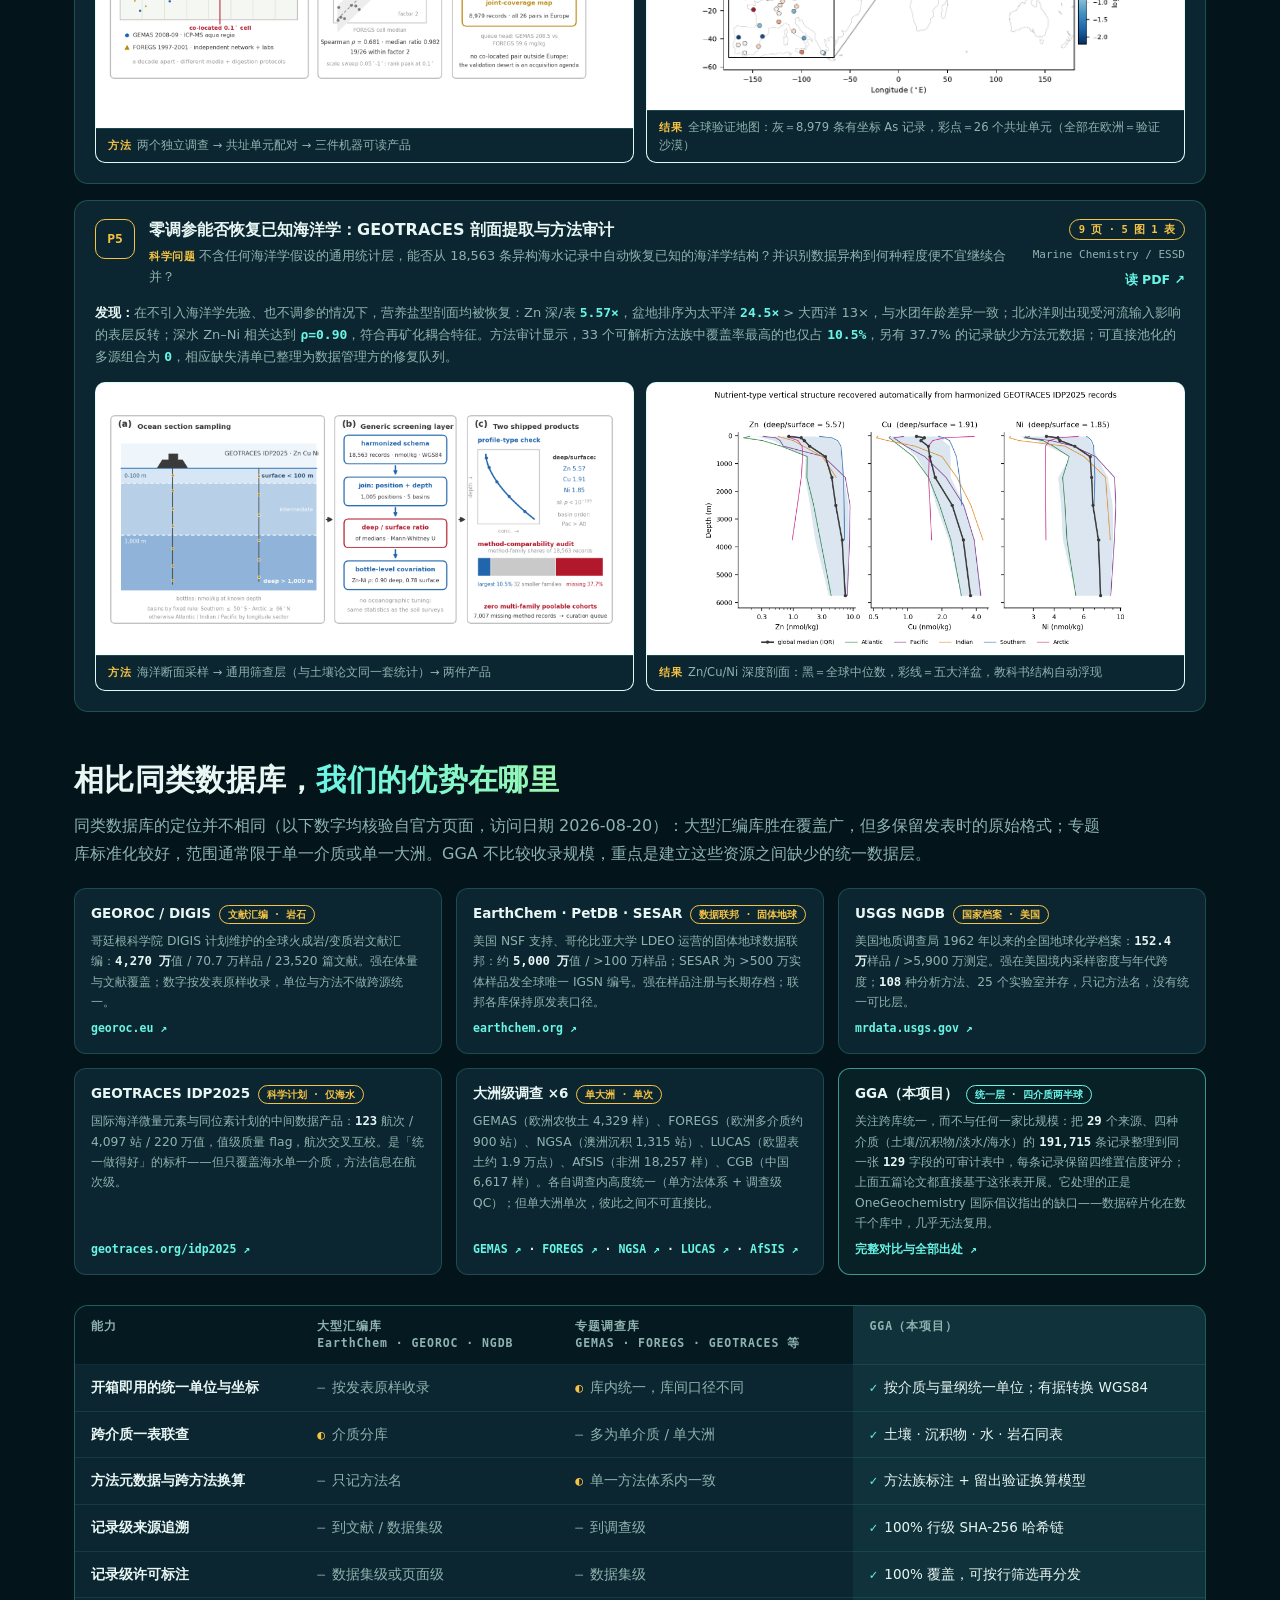
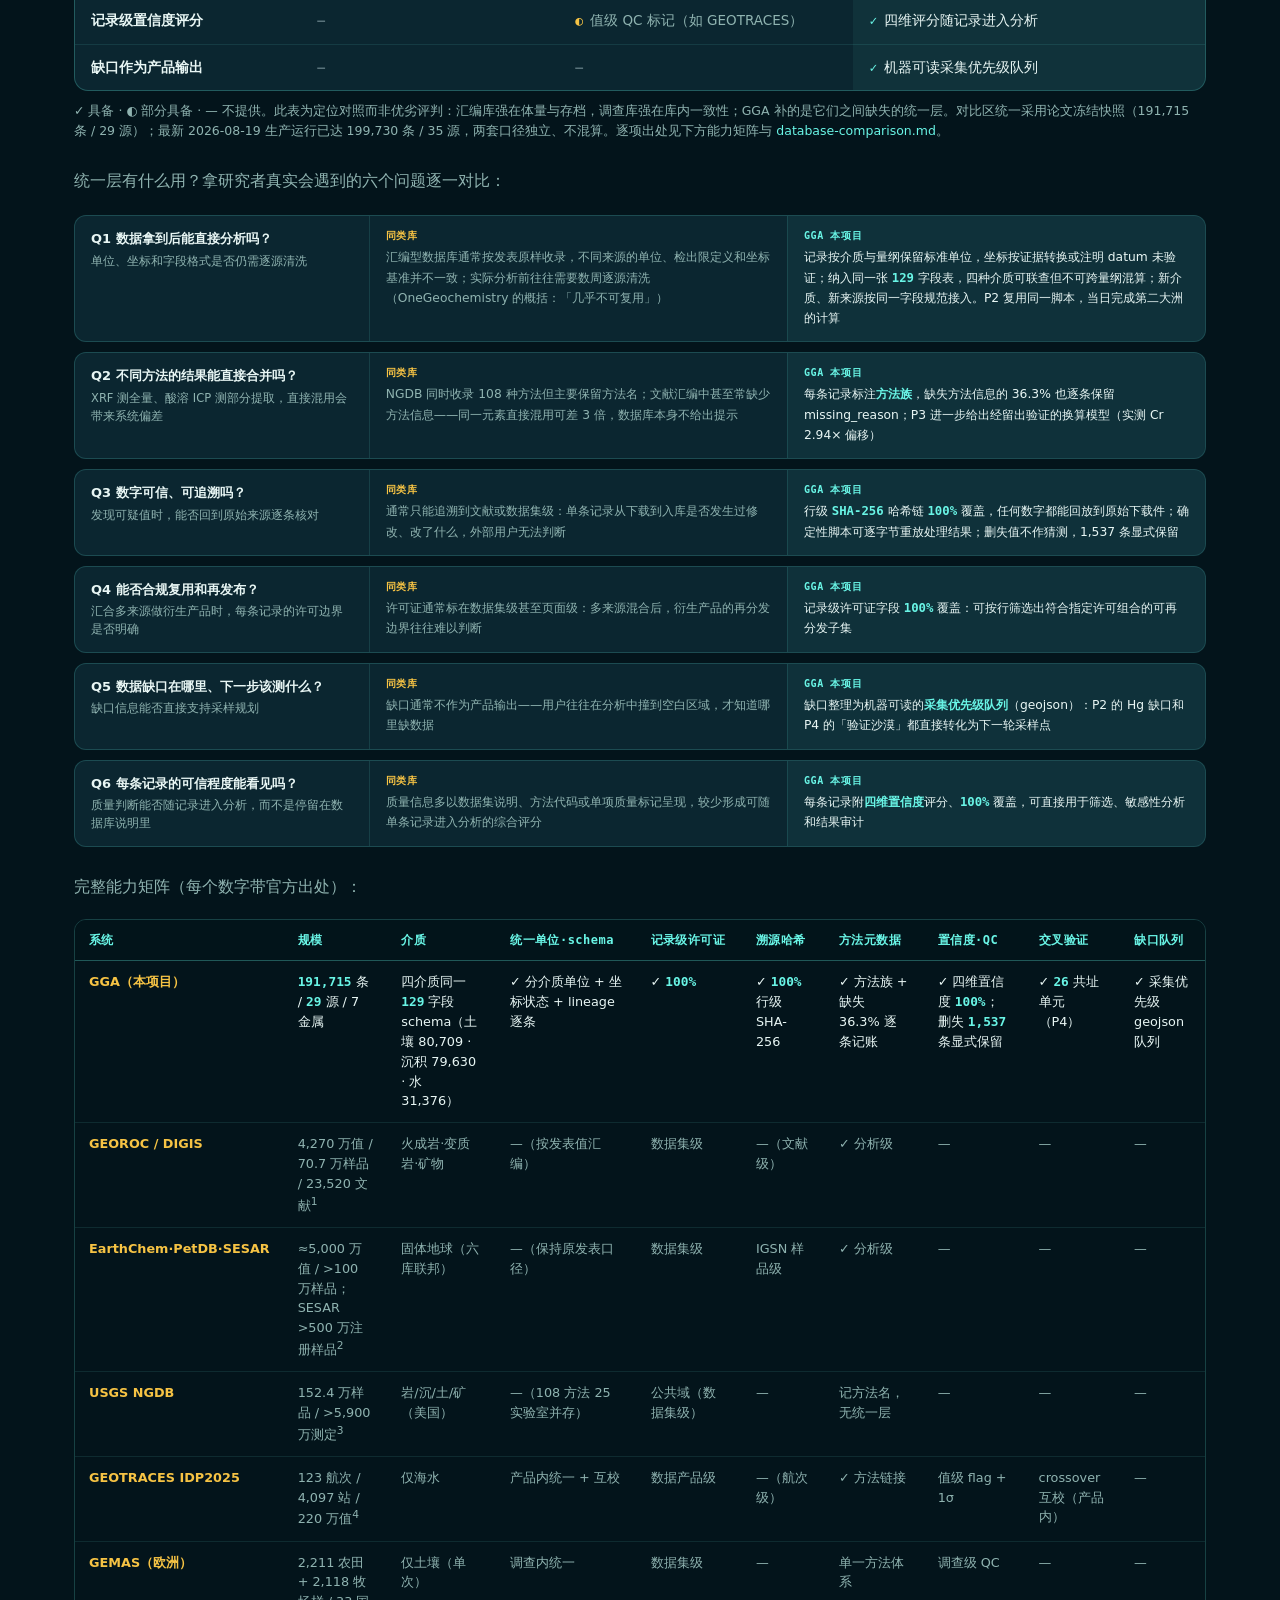
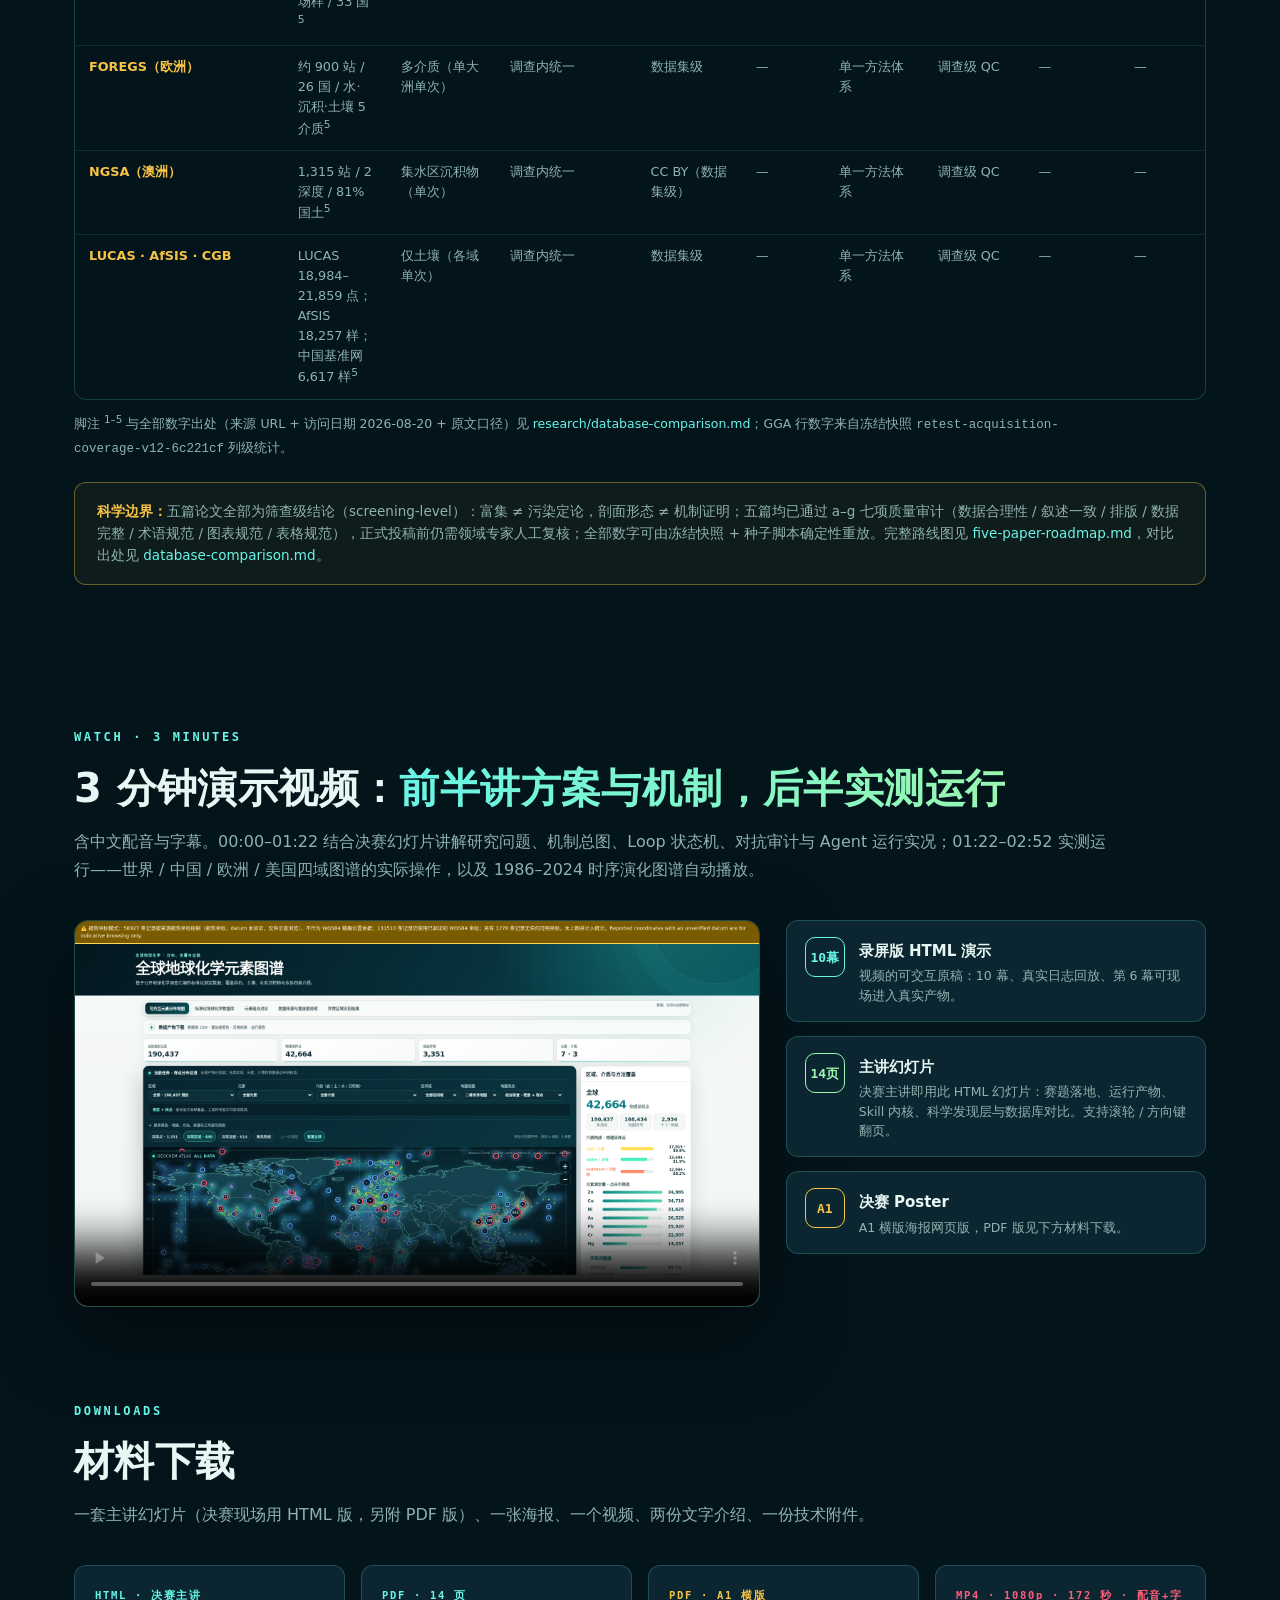
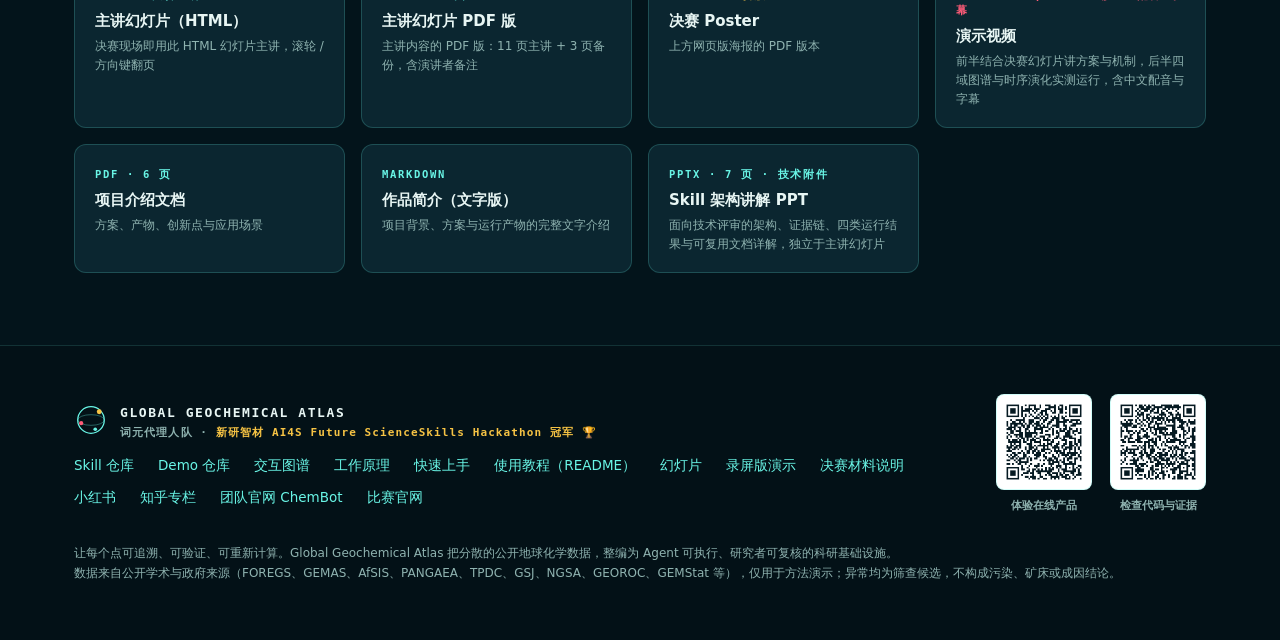
==== commit 7b36e60d: "[site/docs]: qualify evidence binding and temporal claims" ====
--- a/index.html
+++ b/index.html
@@ -13,14 +13,14 @@
 <meta property="og:locale" content="zh_CN">
 <meta property="og:url" content="https://asimfish.github.io/global-geochemical-atlas-demo/">
 <meta property="og:title" content="Global Geochemical Atlas · 全球地球化学元素分布图谱 Skill">
-<meta property="og:description" content="面向 AI Agent 的可复用科研 Skill：自动采集公开地球化学数据，完成单位统一、质量控制与来源追溯，生成可交互元素分布图谱并识别异常区域——每个数字都带 SHA-256 指纹。AI4S Future ScienceSkills Hackathon 冠军作品。">
+<meta property="og:description" content="面向 AI Agent 的可复用科研 Skill：自动采集公开地球化学数据，完成单位统一、质量控制与来源追溯，生成可交互元素分布图谱并识别候选异常区域；规范断言绑定证据与 SHA-256。AI4S Future ScienceSkills Hackathon 冠军作品。">
 <meta property="og:image" content="https://asimfish.github.io/global-geochemical-atlas-demo/assets/global-overview-1920x1080.png">
 <meta property="og:image:width" content="1920">
 <meta property="og:image:height" content="1080">
 <meta property="og:image:alt" content="全球元素分布图谱交互界面截图">
 <meta name="twitter:card" content="summary_large_image">
 <meta name="twitter:title" content="Global Geochemical Atlas · 全球地球化学元素分布图谱 Skill">
-<meta name="twitter:description" content="面向 AI Agent 的可复用科研 Skill：自动采集、质控、制图与异常识别，每个数字都带 SHA-256 指纹。">
+<meta name="twitter:description" content="面向 AI Agent 的可复用科研 Skill：自动采集、质控、制图与候选异常识别，规范断言绑定证据与 SHA-256。">
 <meta name="twitter:image" content="https://asimfish.github.io/global-geochemical-atlas-demo/assets/global-overview-1920x1080.png">
 <link rel="alternate" hreflang="zh-CN" href="https://asimfish.github.io/global-geochemical-atlas-demo/">
 <link rel="alternate" hreflang="en" href="https://asimfish.github.io/global-geochemical-atlas-demo/en.html">
@@ -129,7 +129,7 @@
     <div class="hero-band fx">
       <div class="hero-flow">
         <span class="hf-step"><b>多源采集</b><small>36 SOURCES</small></span><i>→</i>
-        <span class="hf-step"><b>标准化</b><small>mg/kg · WGS84</small></span><i>→</i>
+        <span class="hf-step"><b>标准化</b><small>分介质单位 · 坐标核验</small></span><i>→</i>
         <span class="hf-step gold"><b>质控修复</b><small>ITERATION LOOP</small></span><i>→</i>
         <span class="hf-step red"><b>异常识别</b><small>ROBUST-Z · FDR</small></span><i>→</i>
         <a class="hf-step gold" href="live/world-temporal.html" target="_blank" rel="noopener"><b>时序归因</b><small>GEOGENIC / INPUT</small></a><i>→</i>
@@ -217,7 +217,7 @@
         <div class="thumb"><span class="tag" style="--c:#9af7b0">运行产物 2</span><img src="assets/database-view-1920x1080.png" alt="标准化地球化学数据库" loading="lazy"></div>
         <div class="body">
           <h3>标准化地球化学数据库</h3>
-          <p>长表结构对齐 ODM2 语义：单位统一 mg/kg、坐标统一 WGS84，原始值永不覆盖，下载的 CSV 即为标准化数据库本体。</p>
+          <p>长表结构对齐 ODM2 语义：固体质量比统一 mg/kg，水体质量/体积统一 µg/L；缺密度的 nmol/kg 保留原单位，不跨量纲混算。坐标仅在证据支持时转换为 WGS84，原始值与坐标永不覆盖，下载的 CSV 即为标准化数据库本体。</p>
           <div class="links"><span style="color:var(--mint);font-weight:700">进入图谱 · 数据库标签 ↗</span></div>
         </div>
       </a>
@@ -312,8 +312,8 @@
       </article>
       <article class="how-card fx">
         <div class="how-head"><span class="how-no">04</span><b>SHA-256 指纹与结果一一对应</b></div>
-        <p class="promise">哈希打在四个地方：任务请求本身、每一个下载下来的源文件、18 个产物文件，以及最终答复里的每一个数字。</p>
-        <p class="detail">任务开始前先给请求算一次哈希，中途目标变了能看出来；源文件入库前要过登记在案的哈希校验；<code>run_summary.json</code> 里记着 18 个产物各自的哈希。最后一层是断言台账：<code>claim_ledger.py</code> 把产物里所有能写进答复的数字列出来，每一条绑定到「哪个文件、哪个 JSON 指针、什么哈希」，而且每次调用都重新算，执行者改不了。答复草稿写好后再用 <code>--check-answer</code> 对一遍台账，对不上的数字按幻数处理，不许出稿。在图谱里点任何一个点，也能一直下钻到 DOI、原始表格的行和哈希。</p>
+        <p class="promise">哈希绑定冻结请求、源文件和运行产物；规范断言进一步绑定语义、精确值、适用范围与证据。</p>
+        <p class="detail"><code>run_summary.json</code> 是十八文件事务的提交标记，记录其余 17 个产物的哈希，不包含自身哈希。断言台账 <code>claim_ledger.py</code> 从当前产物重新构建支持的事实，绑定证据文件、JSON 指针与 SHA-256。使用 <code>--render-answer</code> 生成规范证据附录，再用 <code>--check-answer</code> 精确核对原样断言行；数值、指标、范围句、定位或哈希变化都不能靠“另一个数字恰好相同”通过。自由文本补充说明另行审查，不把附录通过宣称为全文已认证。哈希证明字节身份与绑定关系，不证明测量或科学结论为真；点位证据按来源实际提供的 DOI、URL、表/行定位展示，缺失如实披露。</p>
         <div class="how-foot">
           <div class="row"><span class="lbl">实现</span>
           <a href="https://github.com/asimfish/global-geochemical-atlas-skill/blob/main/skills/global-geochemical-atlas/scripts/claim_ledger.py" target="_blank" rel="noopener">claim_ledger.py</a></div>
@@ -323,7 +323,7 @@
       <article class="how-card fx" style="--c:#9af7b0">
         <div class="how-head"><span class="how-no">05</span><b>时序演化是图谱内的视图选项</b></div>
         <p class="promise">时序演化不是另外做的一份交付物，而是图谱里的一个视图：切换过去就能看，数据还是同一份标准化数据库。</p>
-        <p class="detail">对带有可靠采样时间的来源，图谱可以按 1986–2024 逐年播放，用来判断一处高值是地质本底一直如此，还是后来才出现的外源输入。因为用的是同一份数据，主视图里的证据链和科学边界在时序视图里同样成立，不需要再维护一套口径。</p>
+        <p class="detail">演示快照覆盖 1986–2024；实际时间范围取决于本次数据。逐样采样时刻与出版方记录的数据集采集时段分层展示，后者不冒充逐站重复观测。播放用于探索变化和采样覆盖，不能仅凭时序图判定地质本底或外源输入；成因解释还需要可比重复采样及独立地质、方法和环境证据。主视图和时序视图共享标准化数据库与证据边界。</p>
         <div class="how-foot">
           <div class="row"><span class="lbl">现场</span>
           <a class="site" href="live/world-temporal.html" target="_blank" rel="noopener">打开在线时序视图 ↗</a>
@@ -617,7 +617,7 @@
             <tr><th>能力</th><th>大型汇编库<br>EarthChem · GEOROC · NGDB</th><th>专题调查库<br>GEMAS · FOREGS · GEOTRACES 等</th><th>GGA（本项目）</th></tr>
           </thead>
           <tbody>
-            <tr><td><b class="cap">开箱即用的统一单位与坐标</b></td><td class="dim2"><span class="mk no">—</span>按发表原样收录</td><td class="dim2"><span class="mk part">◐</span>库内统一，库间口径不同</td><td><span class="mk yes">✓</span>全库 mg/kg + WGS84</td></tr>
+            <tr><td><b class="cap">开箱即用的统一单位与坐标</b></td><td class="dim2"><span class="mk no">—</span>按发表原样收录</td><td class="dim2"><span class="mk part">◐</span>库内统一，库间口径不同</td><td><span class="mk yes">✓</span>按介质与量纲统一单位；有据转换 WGS84</td></tr>
             <tr><td><b class="cap">跨介质一表联查</b></td><td class="dim2"><span class="mk part">◐</span>介质分库</td><td class="dim2"><span class="mk no">—</span>多为单介质 / 单大洲</td><td><span class="mk yes">✓</span>土壤 · 沉积物 · 水 · 岩石同表</td></tr>
             <tr><td><b class="cap">方法元数据与跨方法换算</b></td><td class="dim2"><span class="mk no">—</span>只记方法名</td><td class="dim2"><span class="mk part">◐</span>单一方法体系内一致</td><td><span class="mk yes">✓</span>方法族标注 + 留出验证换算模型</td></tr>
             <tr><td><b class="cap">记录级来源追溯</b></td><td class="dim2"><span class="mk no">—</span>到文献 / 数据集级</td><td class="dim2"><span class="mk no">—</span>到调查级</td><td><span class="mk yes">✓</span>100% 行级 SHA-256 哈希链</td></tr>
@@ -633,7 +633,7 @@
         <div class="q-row">
           <div class="q"><b>Q1 数据拿到后能直接分析吗？</b><span>单位、坐标和字段格式是否仍需逐源清洗</span></div>
           <div class="them">汇编型数据库通常按发表原样收录，不同来源的单位、检出限定义和坐标基准并不一致；实际分析前往往需要数周逐源清洗（OneGeochemistry 的概括：「几乎不可复用」）</div>
-          <div class="us2">全部记录已统一为 <b>mg/kg + WGS84</b>，纳入同一张 <b>129</b> 字段表，四种介质直接联查；新介质、新来源按同一字段规范接入。P2 复用同一脚本，当日完成第二大洲的计算</div>
+          <div class="us2">记录按介质与量纲保留标准单位，坐标按证据转换或注明 datum 未验证；纳入同一张 <b>129</b> 字段表，四种介质可联查但不可跨量纲混算；新介质、新来源按同一字段规范接入。P2 复用同一脚本，当日完成第二大洲的计算</div>
         </div>
         <div class="q-row">
           <div class="q"><b>Q2 不同方法的结果能直接合并吗？</b><span>XRF 测全量、酸溶 ICP 测部分提取，直接混用会带来系统偏差</span></div>
@@ -665,7 +665,7 @@
       <div class="cmp-scroll">
         <table class="cmp" style="min-width:1100px">
           <tr><th>系统</th><th>规模</th><th>介质</th><th>统一单位·schema</th><th>记录级许可证</th><th>溯源哈希</th><th>方法元数据</th><th>置信度·QC</th><th>交叉验证</th><th>缺口队列</th></tr>
-          <tr><td>GGA（本项目）</td><td class="us"><b>191,715</b> 条 / <b>29</b> 源 / 7 金属</td><td class="us">四介质同一 <b>129</b> 字段 schema（土壤 80,709 · 沉积 79,630 · 水 31,376）</td><td class="us">✓ mg/kg + WGS84 + lineage 逐条</td><td class="us">✓ <b>100%</b></td><td class="us">✓ <b>100%</b> 行级 SHA-256</td><td class="us">✓ 方法族 + 缺失 36.3% 逐条记账</td><td class="us">✓ 四维置信度 <b>100%</b>；删失 <b>1,537</b> 条显式保留</td><td class="us">✓ <b>26</b> 共址单元（P4）</td><td class="us">✓ 采集优先级 geojson 队列</td></tr>
+          <tr><td>GGA（本项目）</td><td class="us"><b>191,715</b> 条 / <b>29</b> 源 / 7 金属</td><td class="us">四介质同一 <b>129</b> 字段 schema（土壤 80,709 · 沉积 79,630 · 水 31,376）</td><td class="us">✓ 分介质单位 + 坐标状态 + lineage 逐条</td><td class="us">✓ <b>100%</b></td><td class="us">✓ <b>100%</b> 行级 SHA-256</td><td class="us">✓ 方法族 + 缺失 36.3% 逐条记账</td><td class="us">✓ 四维置信度 <b>100%</b>；删失 <b>1,537</b> 条显式保留</td><td class="us">✓ <b>26</b> 共址单元（P4）</td><td class="us">✓ 采集优先级 geojson 队列</td></tr>
           <tr><td>GEOROC / DIGIS</td><td>4,270 万值 / 70.7 万样品 / 23,520 文献<sup>1</sup></td><td>火成岩·变质岩·矿物</td><td>—（按发表值汇编）</td><td>数据集级</td><td>—（文献级）</td><td>✓ 分析级</td><td>—</td><td>—</td><td>—</td></tr>
           <tr><td>EarthChem·PetDB·SESAR</td><td>≈5,000 万值 / &gt;100 万样品；SESAR &gt;500 万注册样品<sup>2</sup></td><td>固体地球（六库联邦）</td><td>—（保持原发表口径）</td><td>数据集级</td><td>IGSN 样品级</td><td>✓ 分析级</td><td>—</td><td>—</td><td>—</td></tr>
           <tr><td>USGS NGDB</td><td>152.4 万样品 / &gt;5,900 万测定<sup>3</sup></td><td>岩/沉/土/矿（美国）</td><td>—（108 方法 25 实验室并存）</td><td>公共域（数据集级）</td><td>—</td><td>记方法名，无统一层</td><td>—</td><td>—</td><td>—</td></tr>
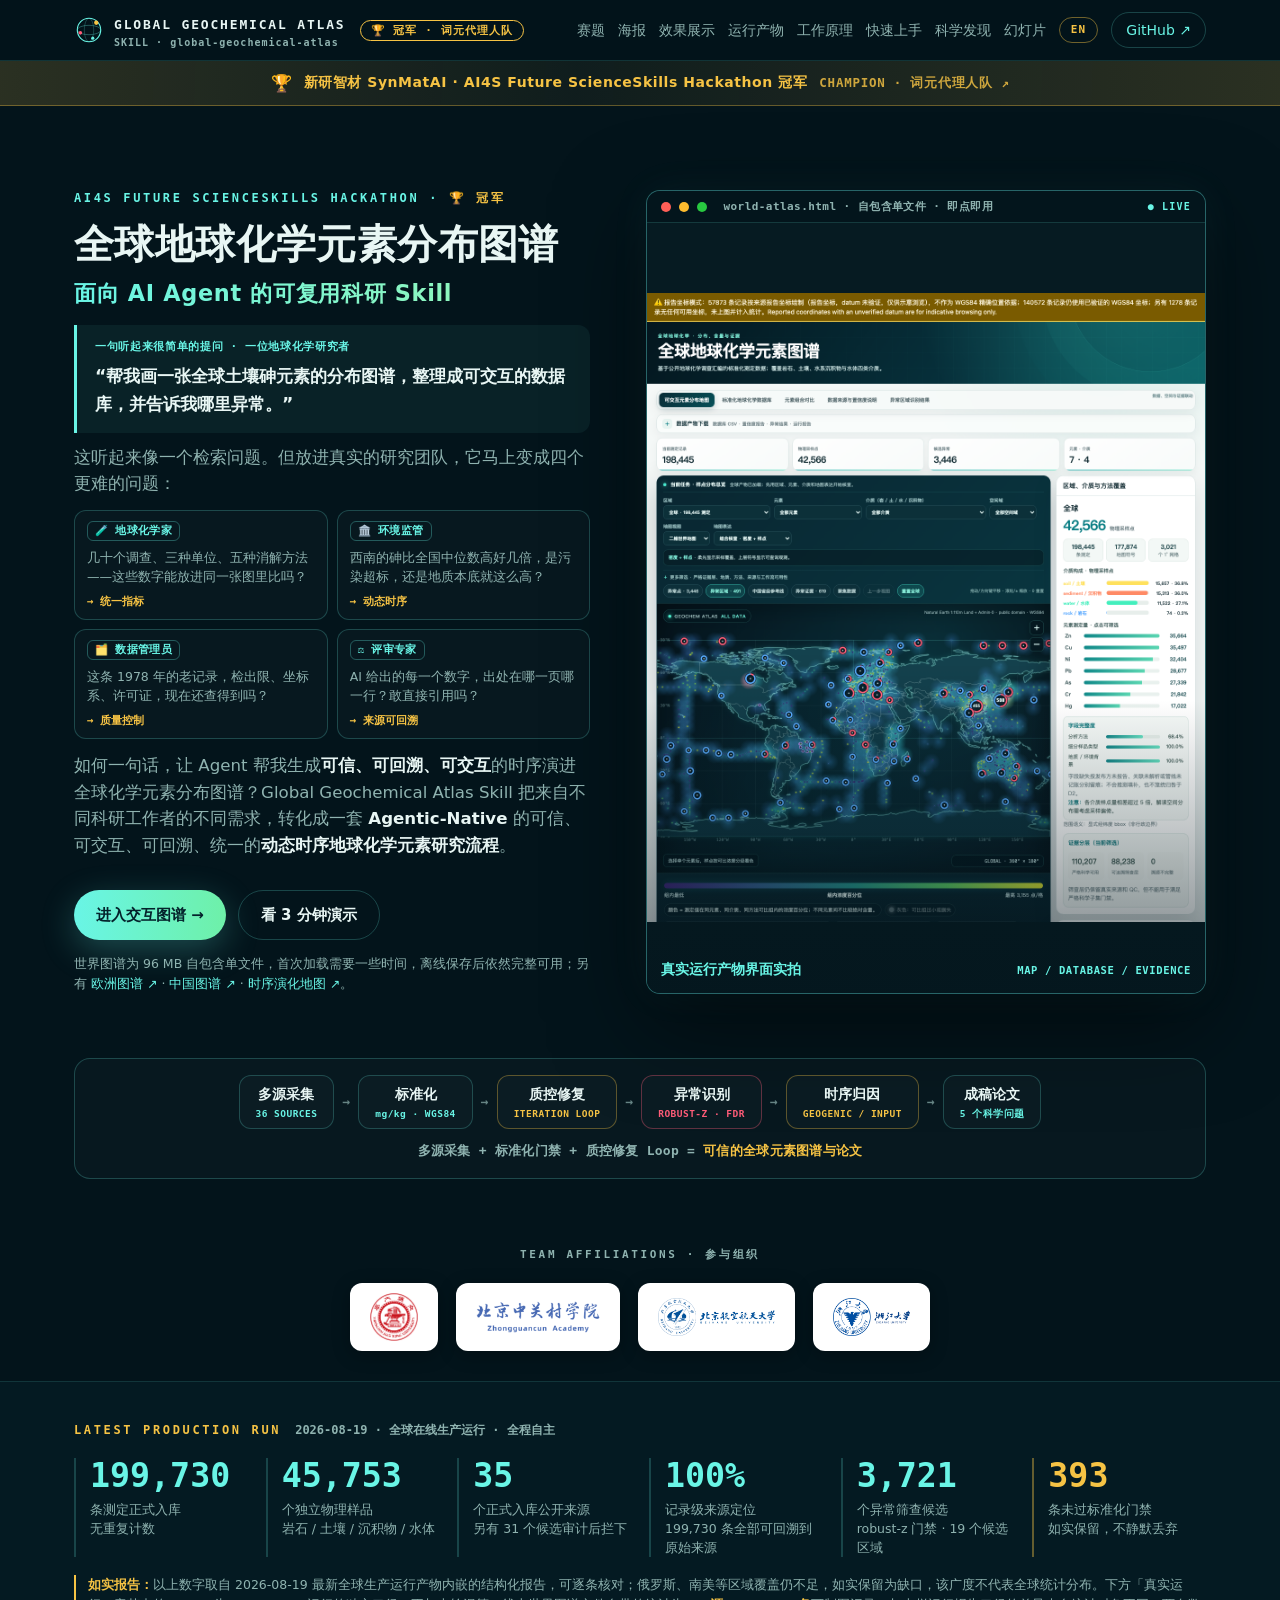
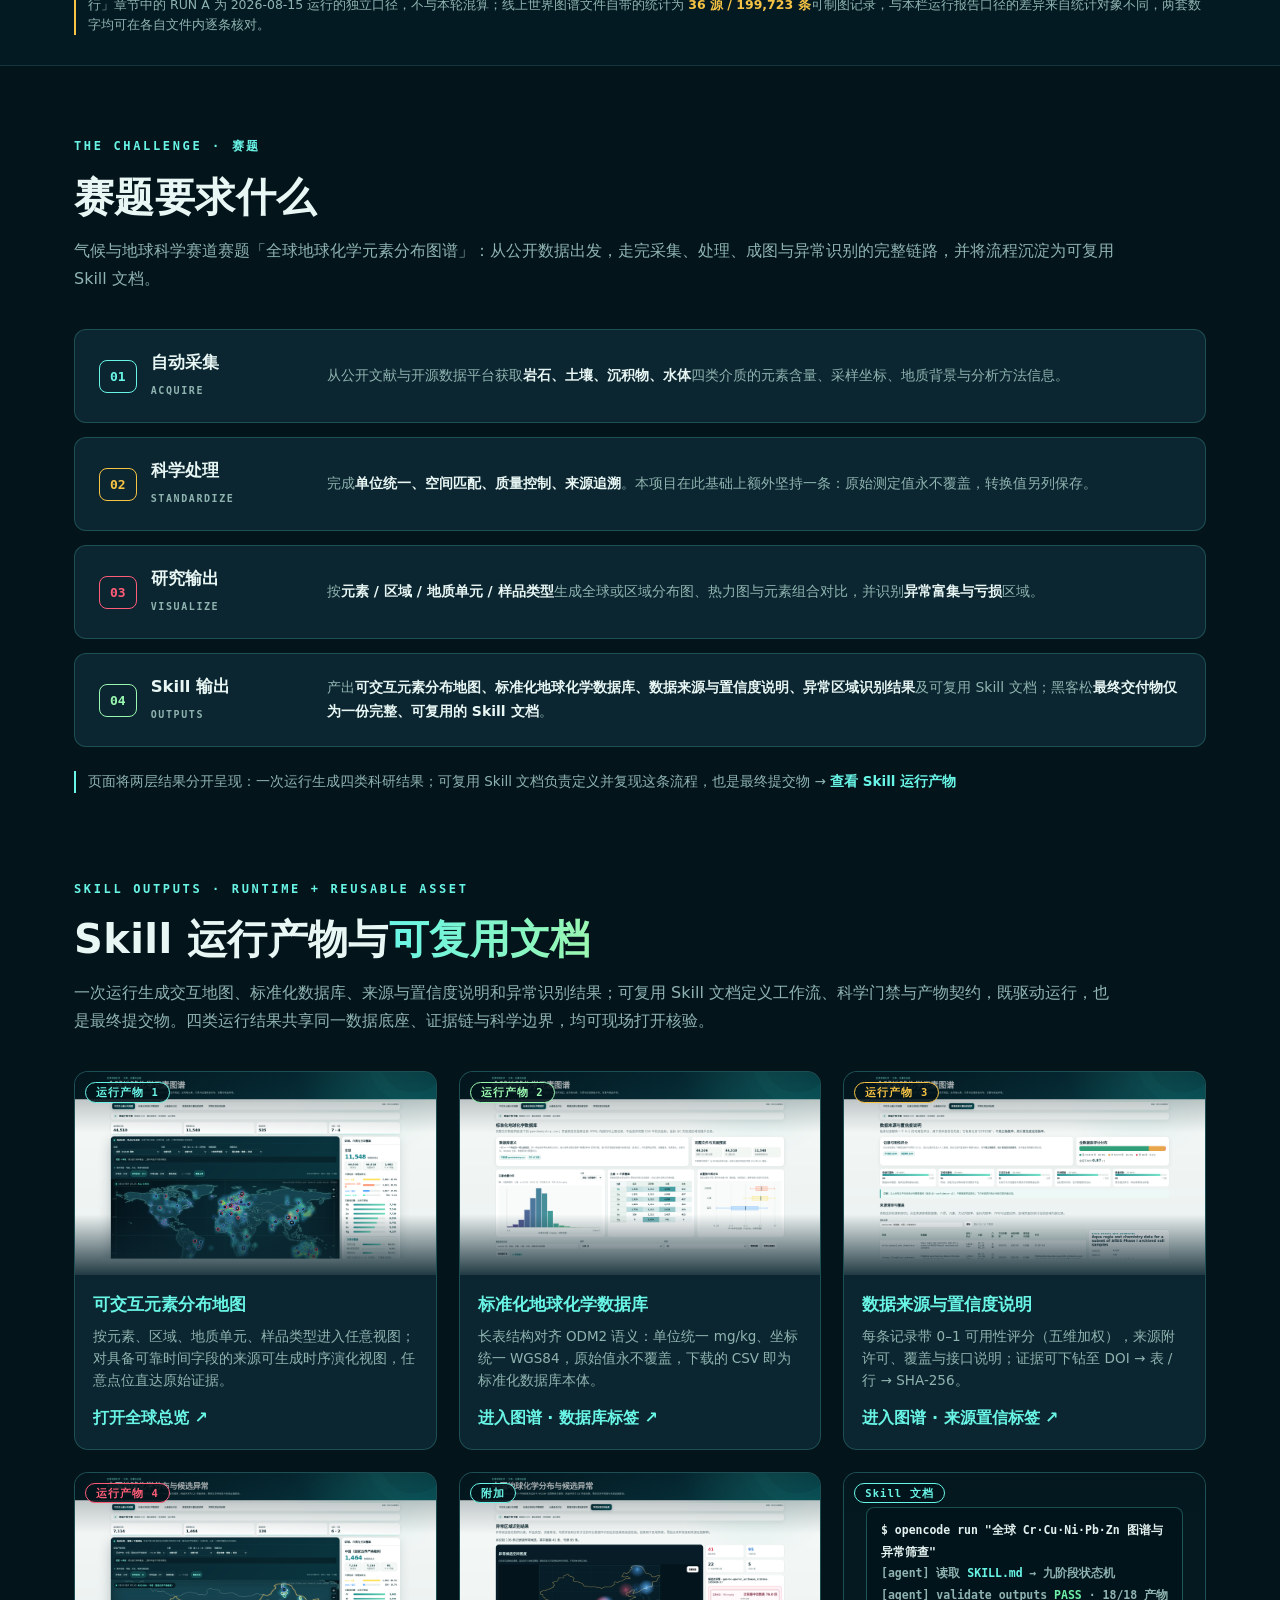
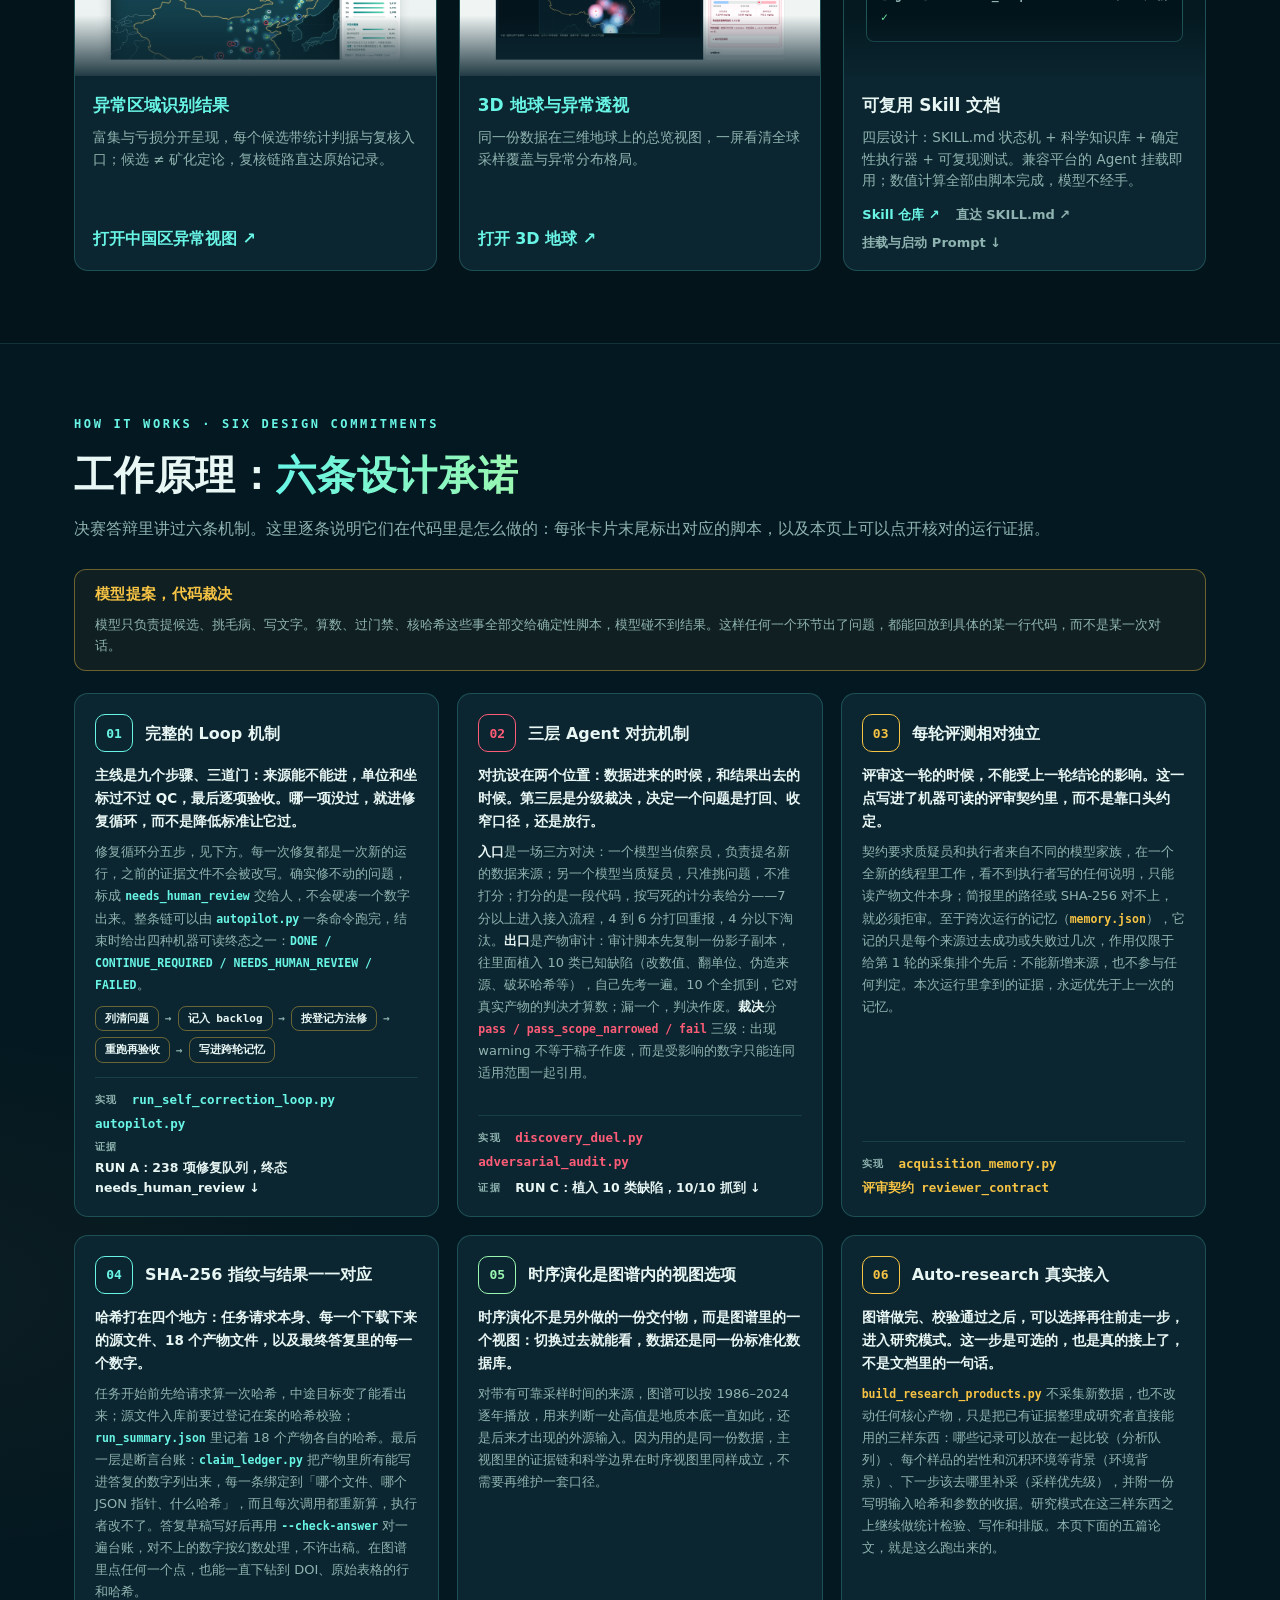
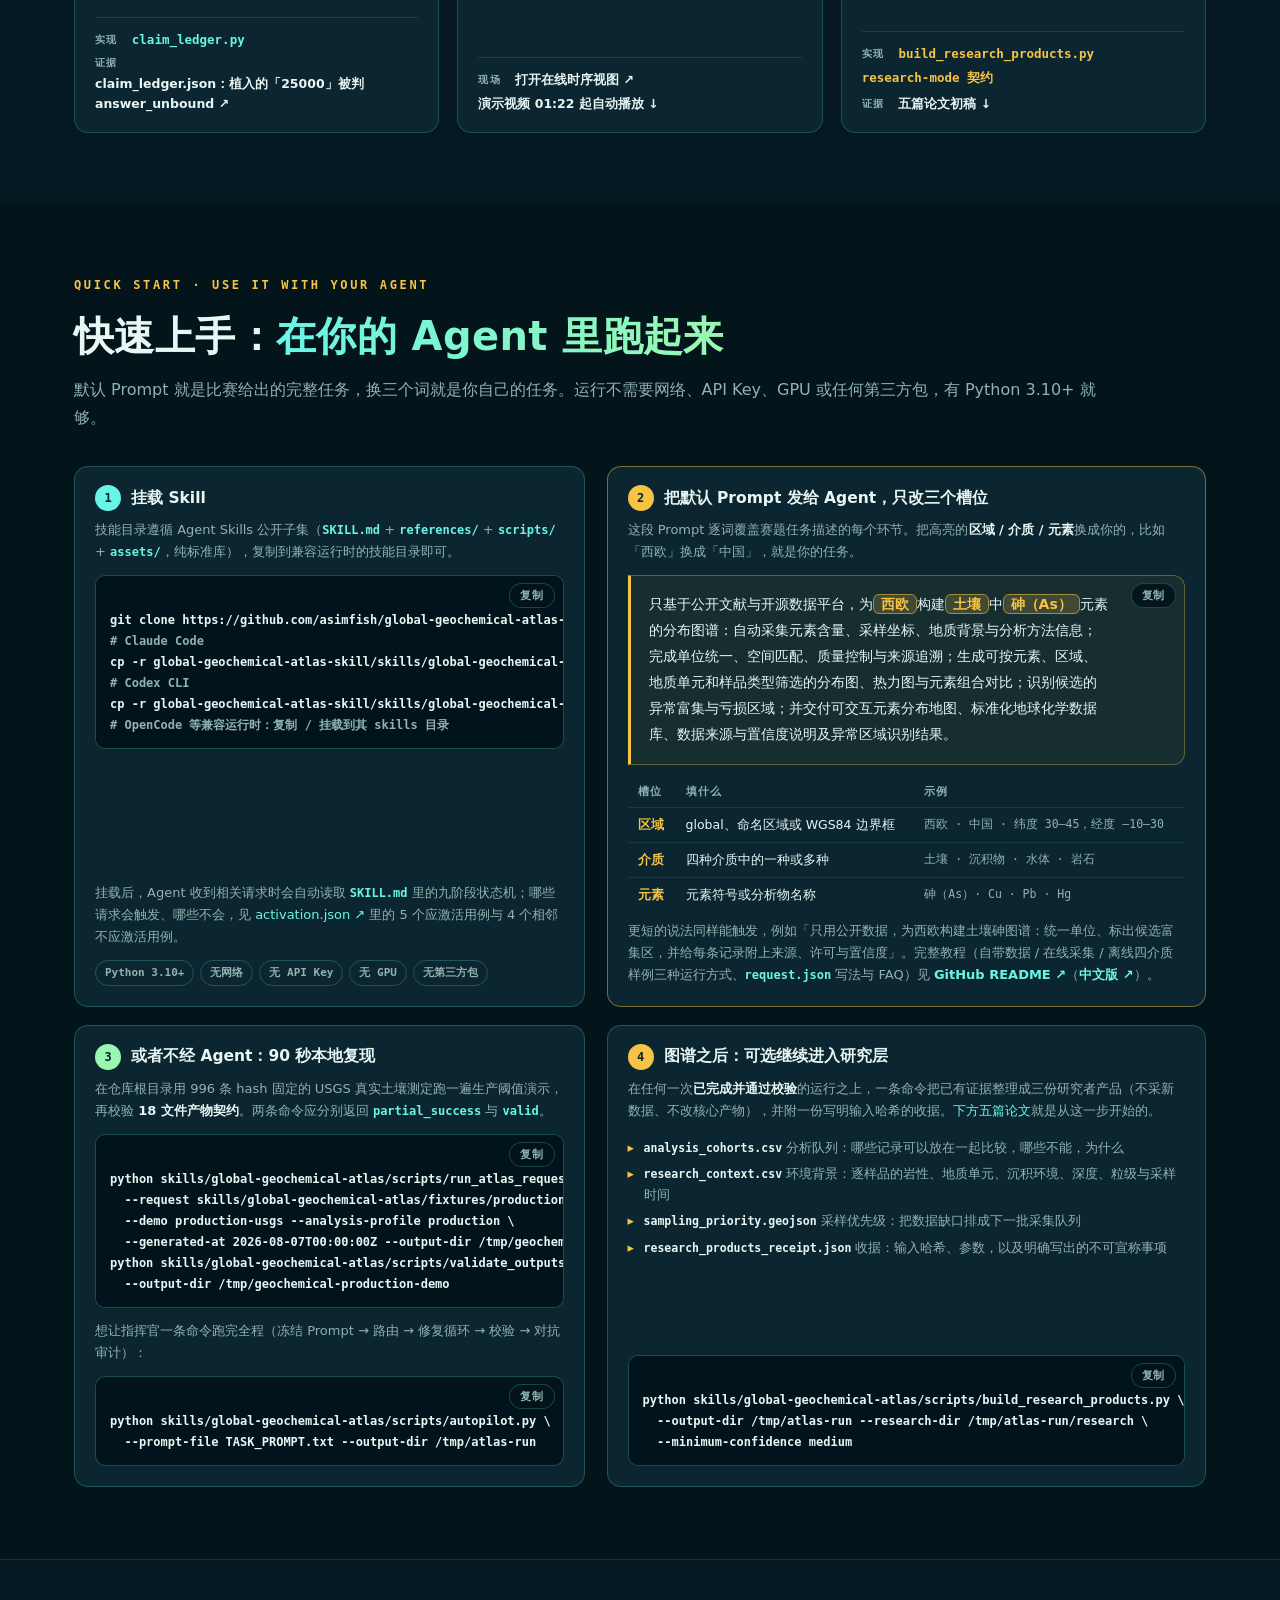
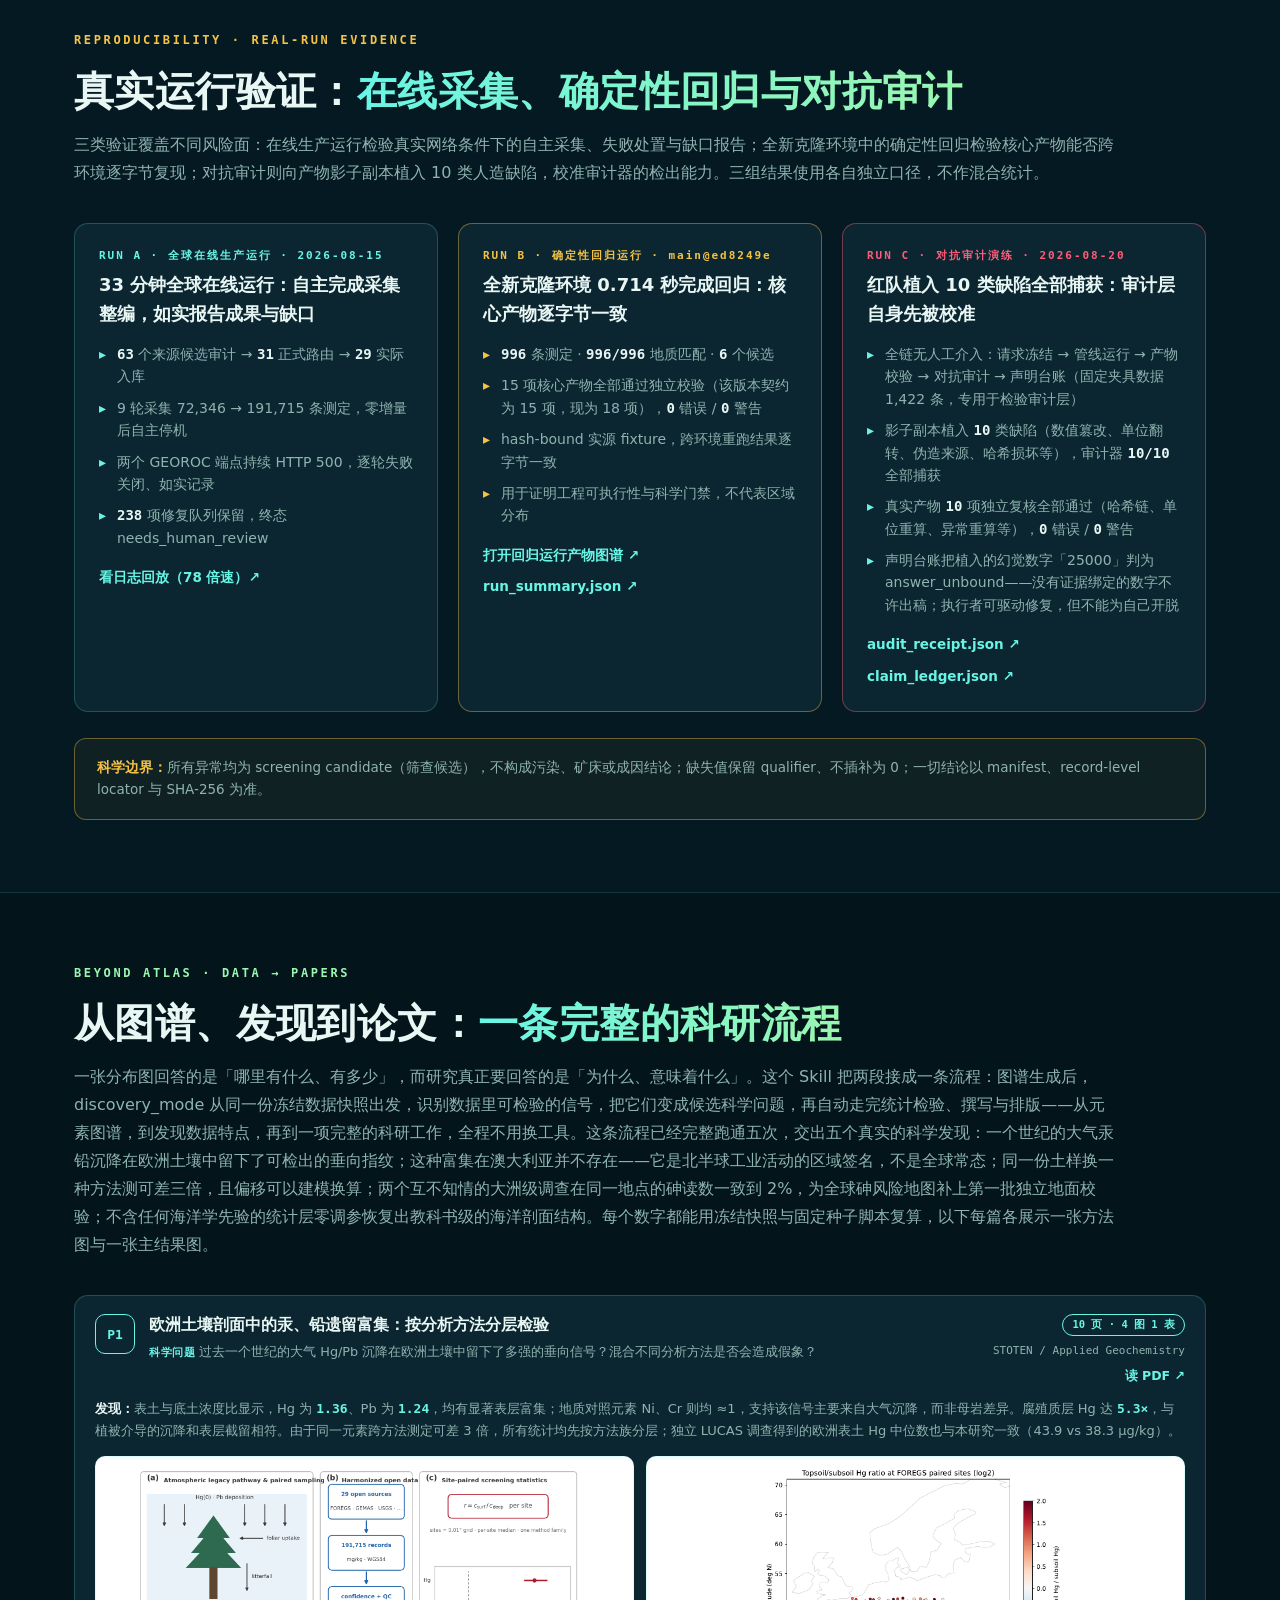
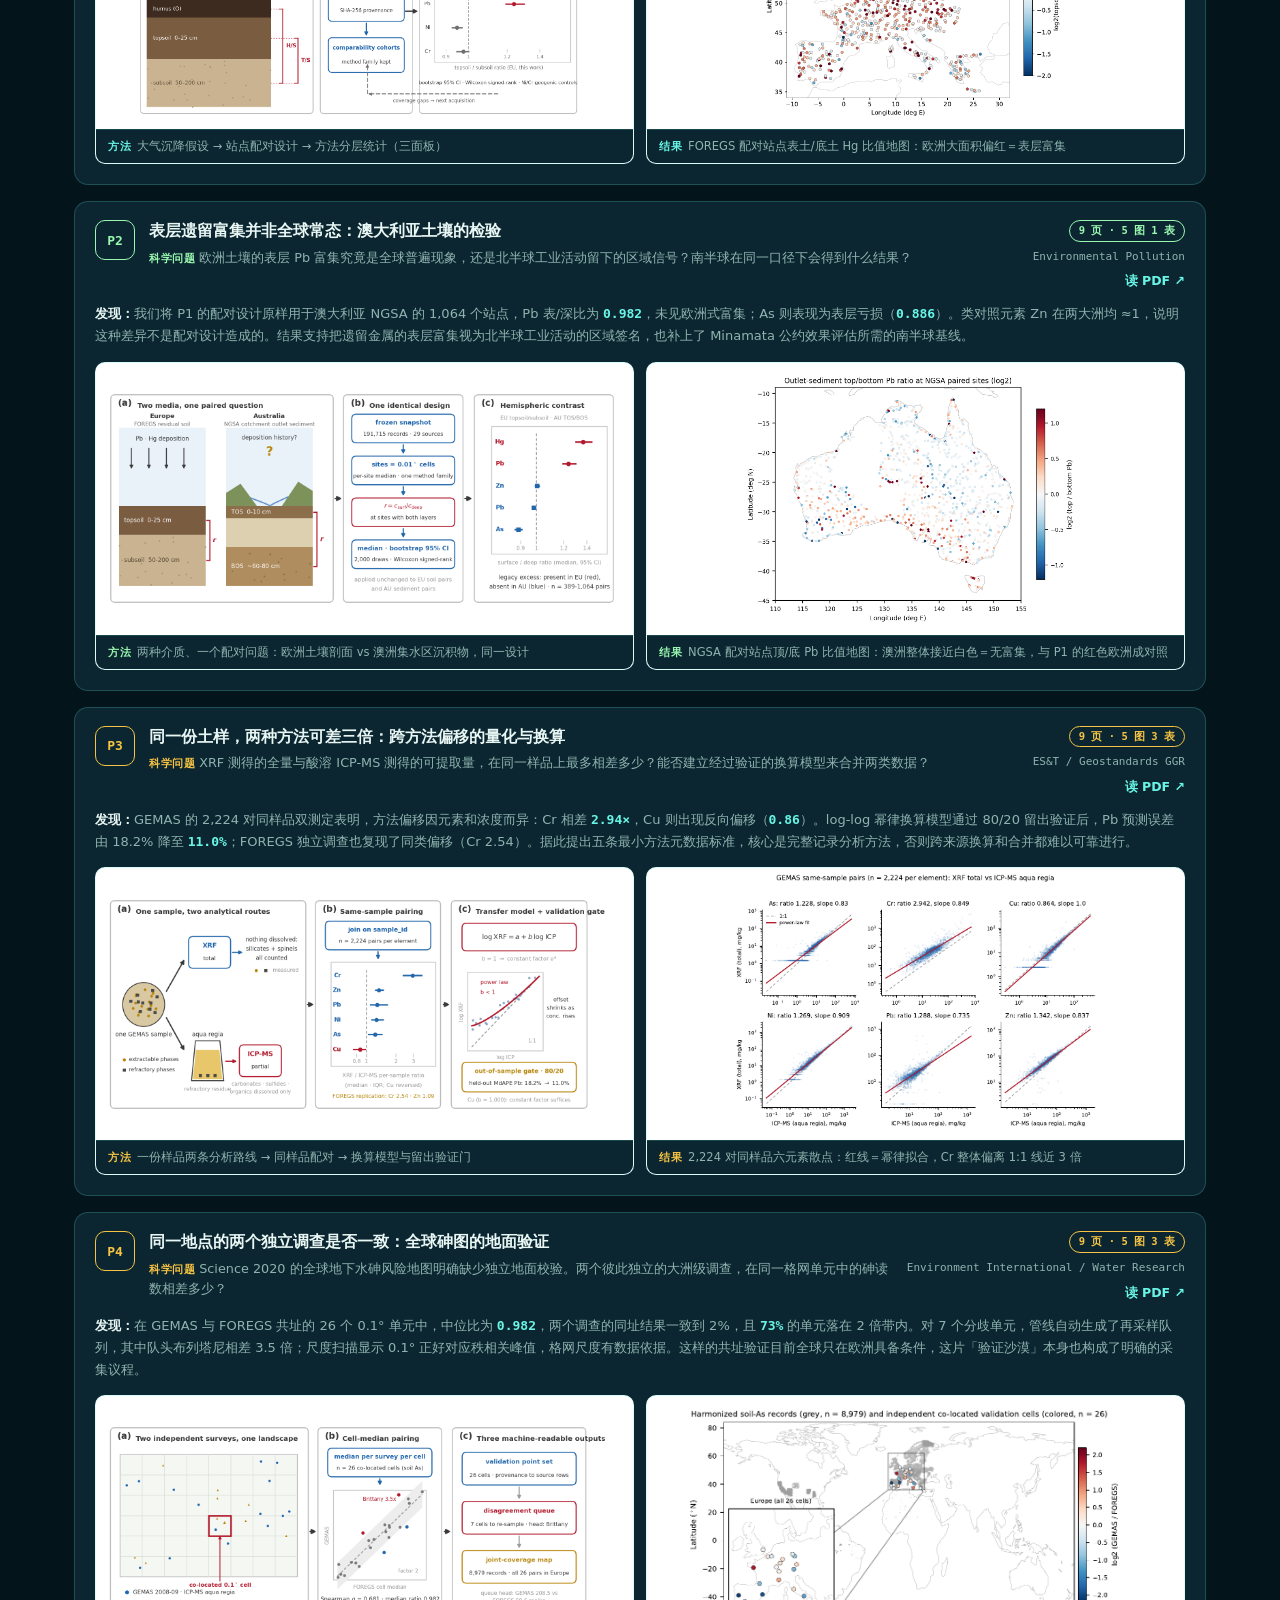
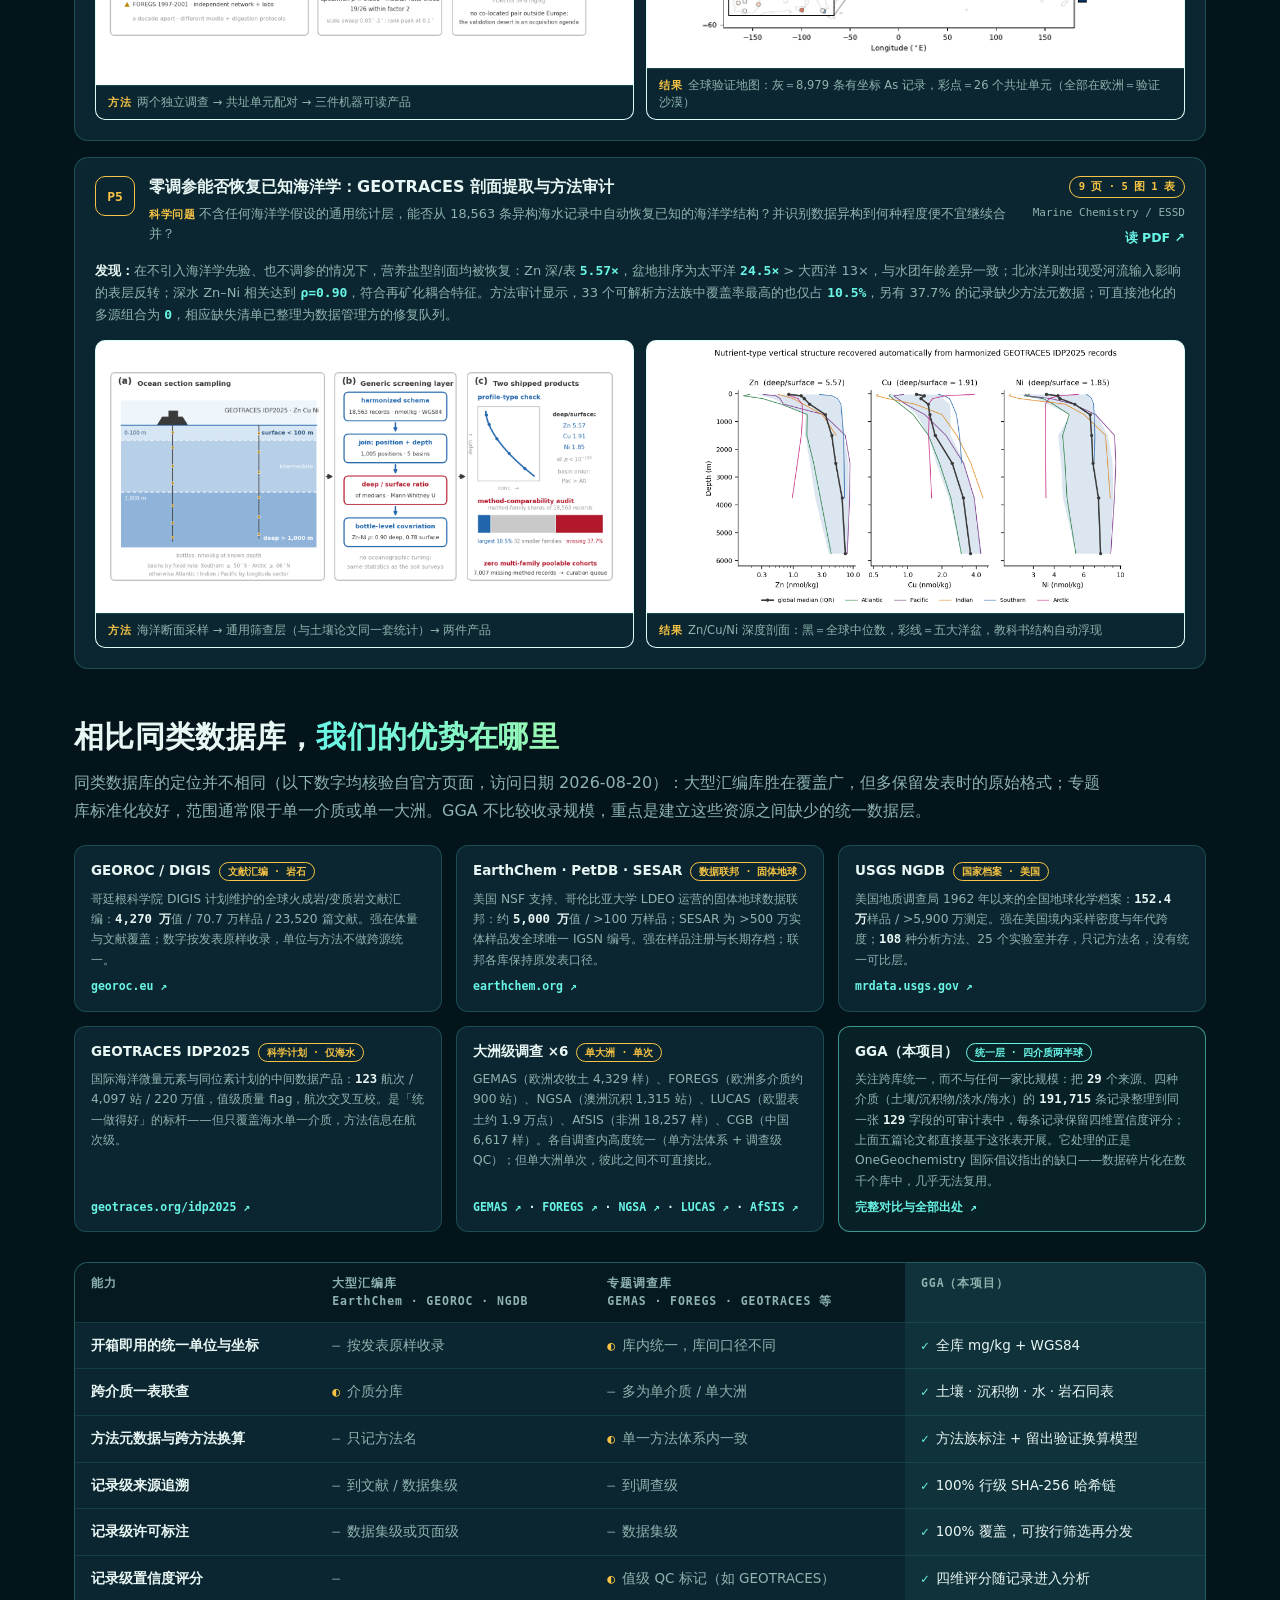
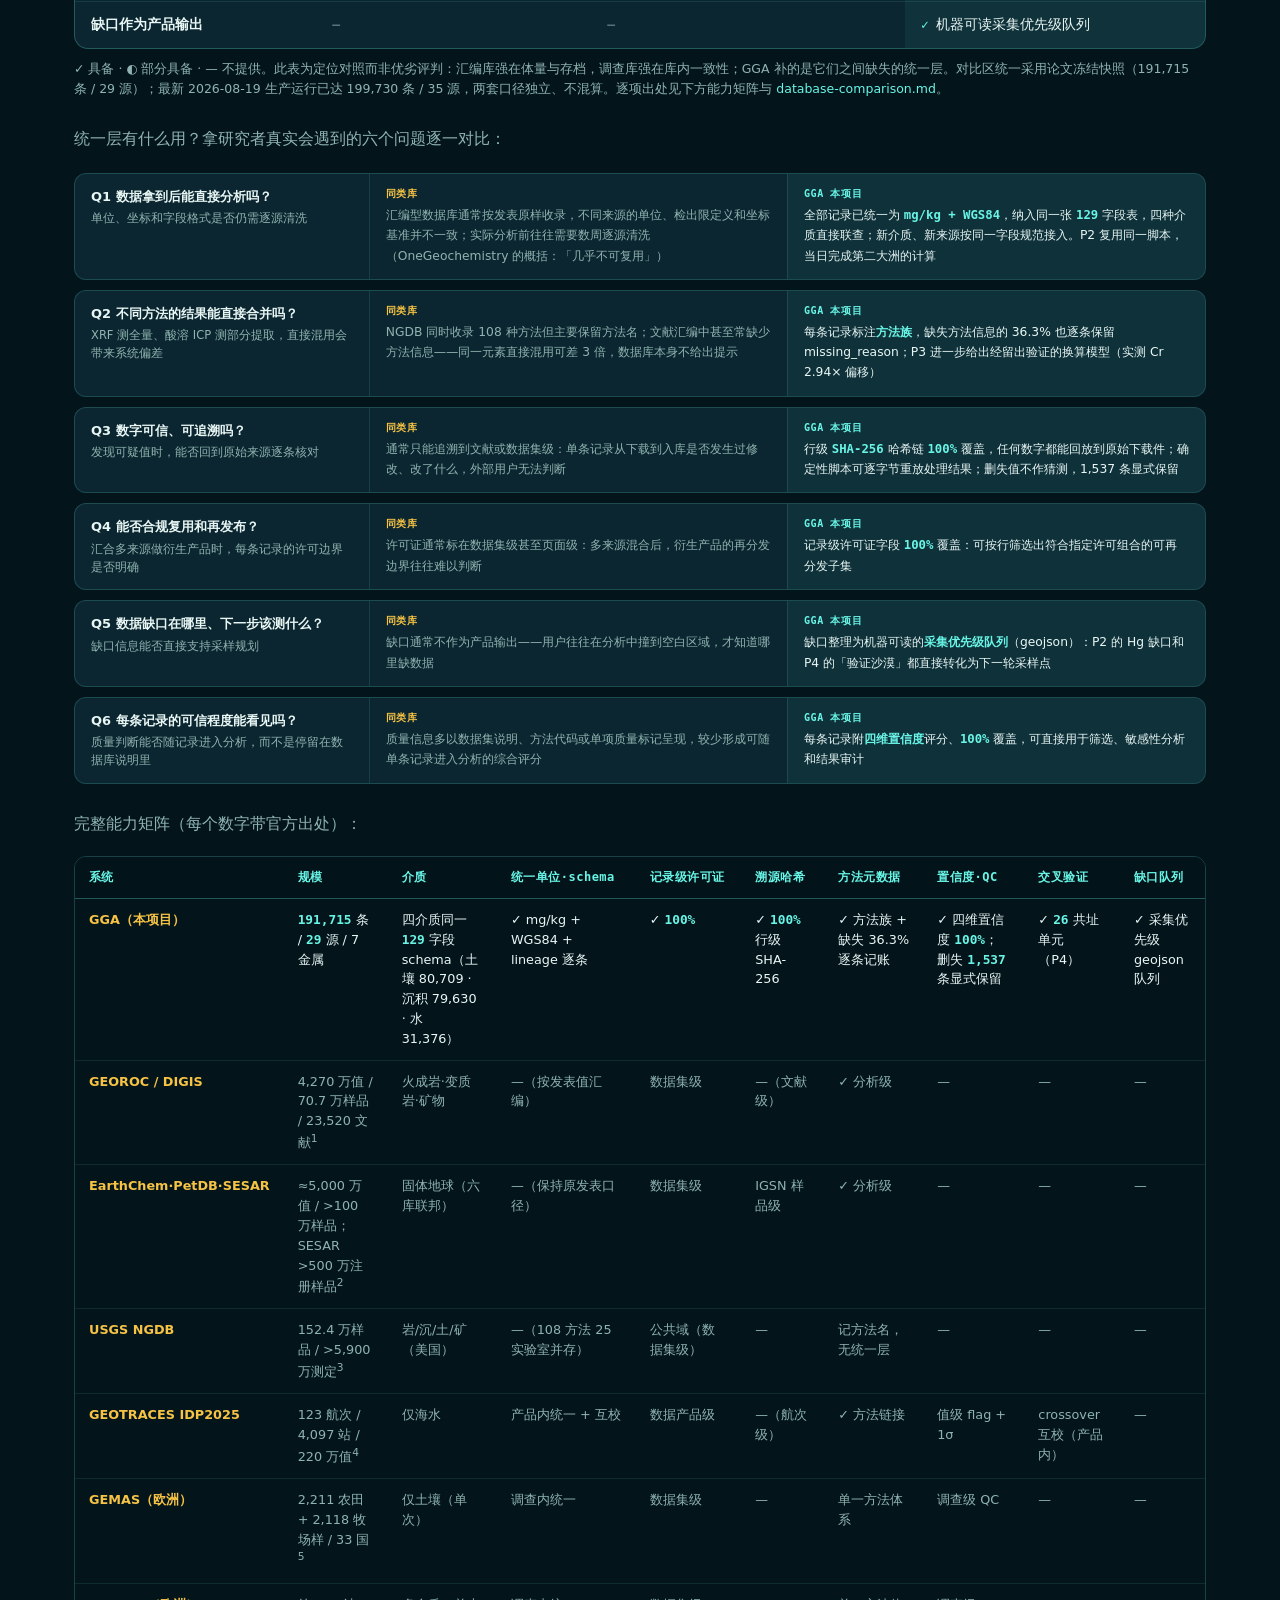
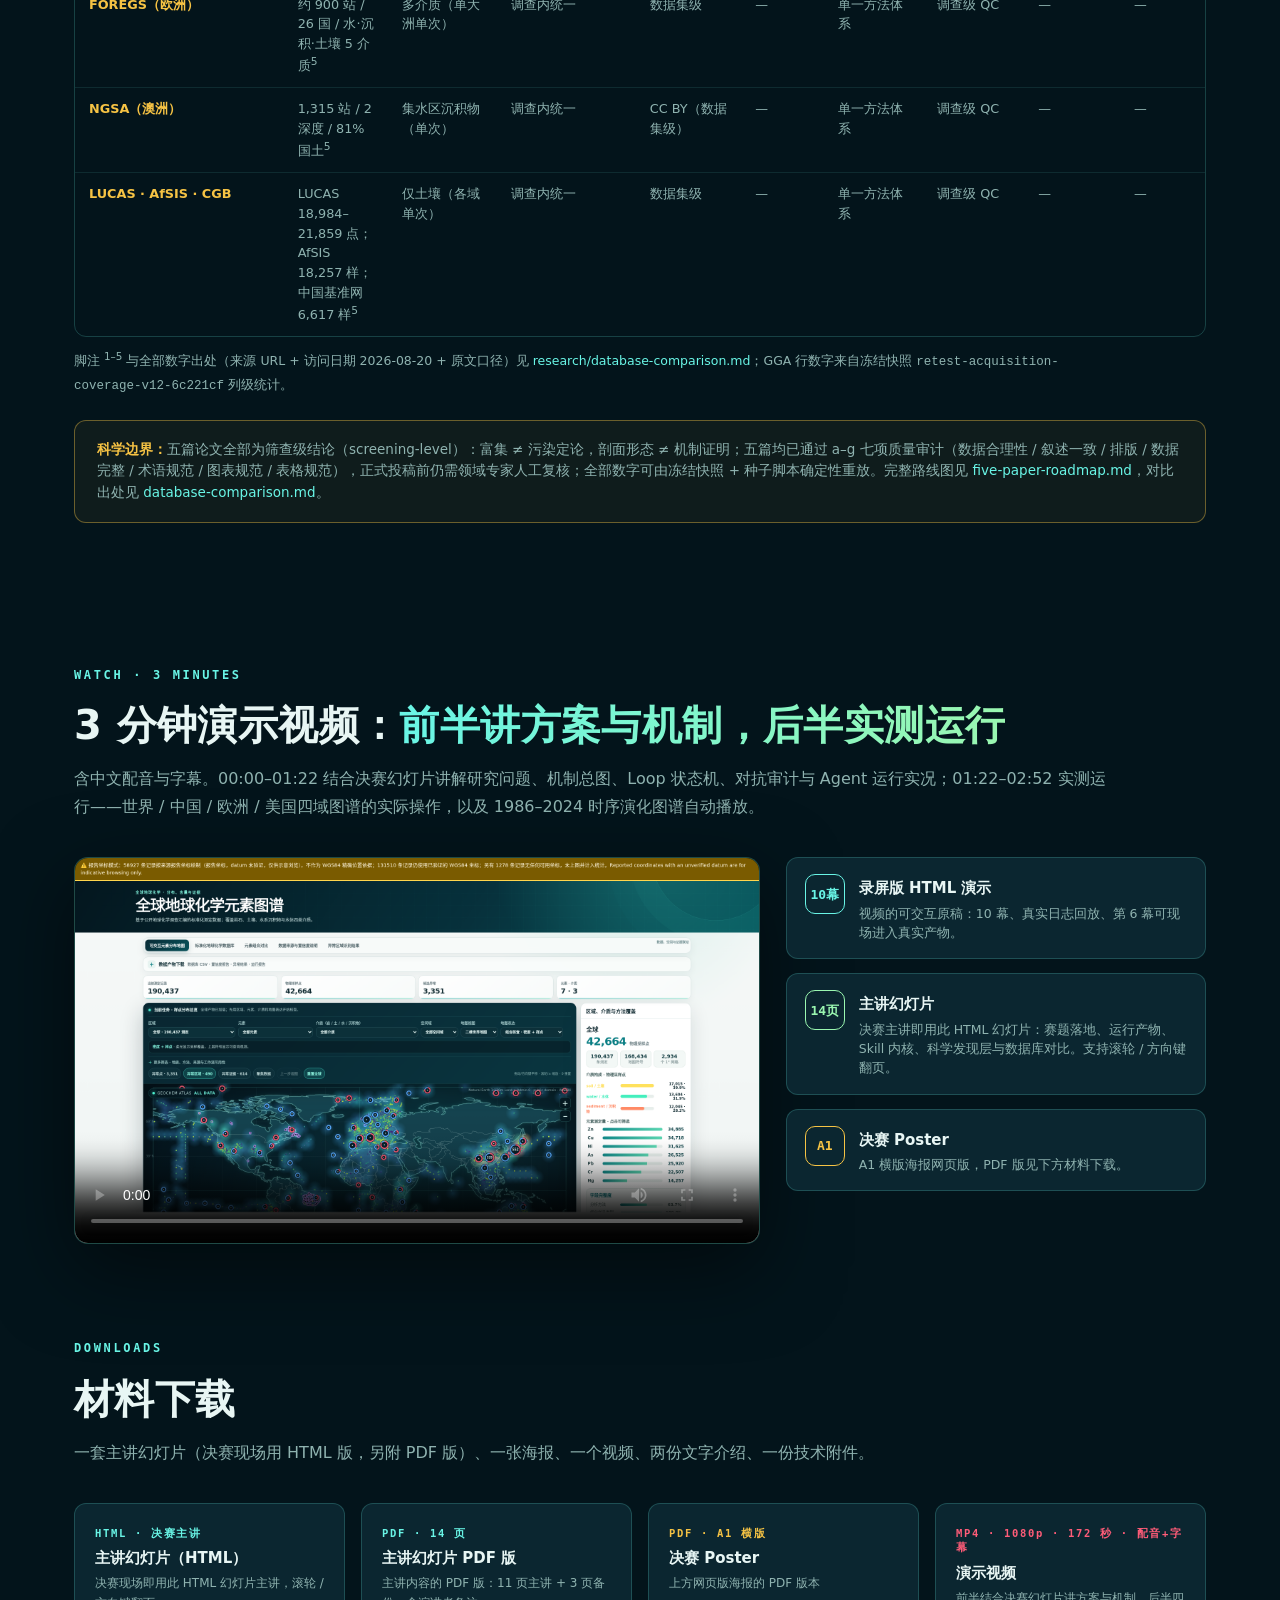
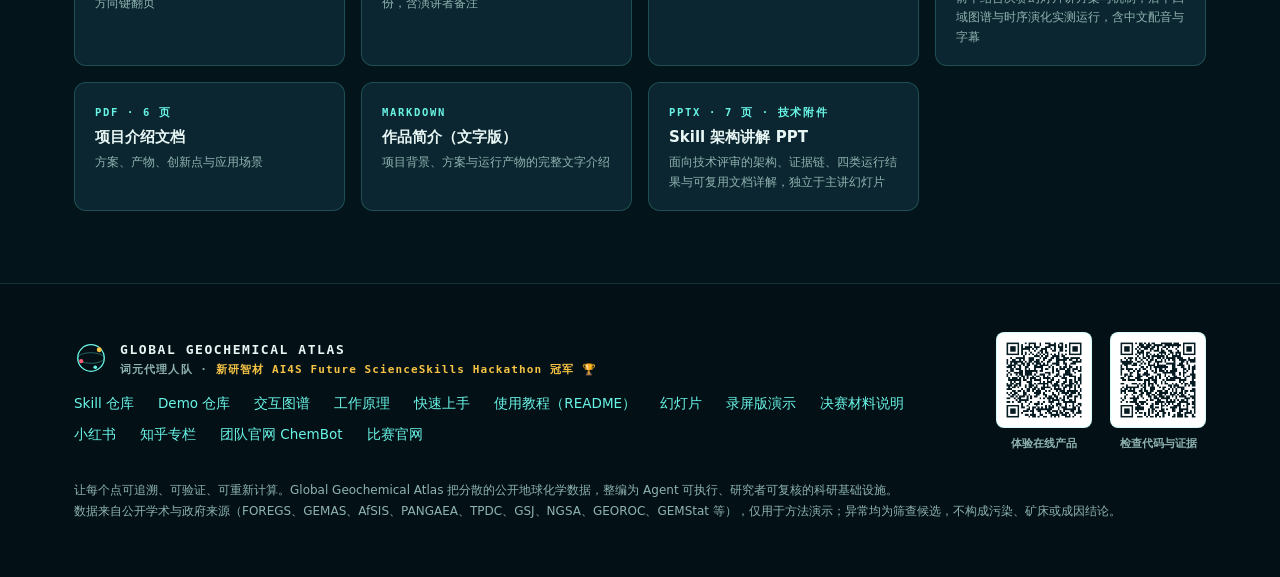
==== commit c139c982: "[site/revert]: restore original public wording" ====
--- a/index.html
+++ b/index.html
@@ -13,14 +13,14 @@
 <meta property="og:locale" content="zh_CN">
 <meta property="og:url" content="https://asimfish.github.io/global-geochemical-atlas-demo/">
 <meta property="og:title" content="Global Geochemical Atlas · 全球地球化学元素分布图谱 Skill">
-<meta property="og:description" content="面向 AI Agent 的可复用科研 Skill：自动采集公开地球化学数据，完成单位统一、质量控制与来源追溯，生成可交互元素分布图谱并识别候选异常区域；规范断言绑定证据与 SHA-256。AI4S Future ScienceSkills Hackathon 冠军作品。">
+<meta property="og:description" content="面向 AI Agent 的可复用科研 Skill：自动采集公开地球化学数据，完成单位统一、质量控制与来源追溯，生成可交互元素分布图谱并识别异常区域——每个数字都带 SHA-256 指纹。AI4S Future ScienceSkills Hackathon 冠军作品。">
 <meta property="og:image" content="https://asimfish.github.io/global-geochemical-atlas-demo/assets/global-overview-1920x1080.png">
 <meta property="og:image:width" content="1920">
 <meta property="og:image:height" content="1080">
 <meta property="og:image:alt" content="全球元素分布图谱交互界面截图">
 <meta name="twitter:card" content="summary_large_image">
 <meta name="twitter:title" content="Global Geochemical Atlas · 全球地球化学元素分布图谱 Skill">
-<meta name="twitter:description" content="面向 AI Agent 的可复用科研 Skill：自动采集、质控、制图与候选异常识别，规范断言绑定证据与 SHA-256。">
+<meta name="twitter:description" content="面向 AI Agent 的可复用科研 Skill：自动采集、质控、制图与异常识别，每个数字都带 SHA-256 指纹。">
 <meta name="twitter:image" content="https://asimfish.github.io/global-geochemical-atlas-demo/assets/global-overview-1920x1080.png">
 <link rel="alternate" hreflang="zh-CN" href="https://asimfish.github.io/global-geochemical-atlas-demo/">
 <link rel="alternate" hreflang="en" href="https://asimfish.github.io/global-geochemical-atlas-demo/en.html">
@@ -129,7 +129,7 @@
     <div class="hero-band fx">
       <div class="hero-flow">
         <span class="hf-step"><b>多源采集</b><small>36 SOURCES</small></span><i>→</i>
-        <span class="hf-step"><b>标准化</b><small>分介质单位 · 坐标核验</small></span><i>→</i>
+        <span class="hf-step"><b>标准化</b><small>mg/kg · WGS84</small></span><i>→</i>
         <span class="hf-step gold"><b>质控修复</b><small>ITERATION LOOP</small></span><i>→</i>
         <span class="hf-step red"><b>异常识别</b><small>ROBUST-Z · FDR</small></span><i>→</i>
         <a class="hf-step gold" href="live/world-temporal.html" target="_blank" rel="noopener"><b>时序归因</b><small>GEOGENIC / INPUT</small></a><i>→</i>
@@ -217,7 +217,7 @@
         <div class="thumb"><span class="tag" style="--c:#9af7b0">运行产物 2</span><img src="assets/database-view-1920x1080.png" alt="标准化地球化学数据库" loading="lazy"></div>
         <div class="body">
           <h3>标准化地球化学数据库</h3>
-          <p>长表结构对齐 ODM2 语义：固体质量比统一 mg/kg，水体质量/体积统一 µg/L；缺密度的 nmol/kg 保留原单位，不跨量纲混算。坐标仅在证据支持时转换为 WGS84，原始值与坐标永不覆盖，下载的 CSV 即为标准化数据库本体。</p>
+          <p>长表结构对齐 ODM2 语义：单位统一 mg/kg、坐标统一 WGS84，原始值永不覆盖，下载的 CSV 即为标准化数据库本体。</p>
           <div class="links"><span style="color:var(--mint);font-weight:700">进入图谱 · 数据库标签 ↗</span></div>
         </div>
       </a>
@@ -312,8 +312,8 @@
       </article>
       <article class="how-card fx">
         <div class="how-head"><span class="how-no">04</span><b>SHA-256 指纹与结果一一对应</b></div>
-        <p class="promise">哈希绑定冻结请求、源文件和运行产物；规范断言进一步绑定语义、精确值、适用范围与证据。</p>
-        <p class="detail"><code>run_summary.json</code> 是十八文件事务的提交标记，记录其余 17 个产物的哈希，不包含自身哈希。断言台账 <code>claim_ledger.py</code> 从当前产物重新构建支持的事实，绑定证据文件、JSON 指针与 SHA-256。使用 <code>--render-answer</code> 生成规范证据附录，再用 <code>--check-answer</code> 精确核对原样断言行；数值、指标、范围句、定位或哈希变化都不能靠“另一个数字恰好相同”通过。自由文本补充说明另行审查，不把附录通过宣称为全文已认证。哈希证明字节身份与绑定关系，不证明测量或科学结论为真；点位证据按来源实际提供的 DOI、URL、表/行定位展示，缺失如实披露。</p>
+        <p class="promise">哈希打在四个地方：任务请求本身、每一个下载下来的源文件、18 个产物文件，以及最终答复里的每一个数字。</p>
+        <p class="detail">任务开始前先给请求算一次哈希，中途目标变了能看出来；源文件入库前要过登记在案的哈希校验；<code>run_summary.json</code> 里记着 18 个产物各自的哈希。最后一层是断言台账：<code>claim_ledger.py</code> 把产物里所有能写进答复的数字列出来，每一条绑定到「哪个文件、哪个 JSON 指针、什么哈希」，而且每次调用都重新算，执行者改不了。答复草稿写好后再用 <code>--check-answer</code> 对一遍台账，对不上的数字按幻数处理，不许出稿。在图谱里点任何一个点，也能一直下钻到 DOI、原始表格的行和哈希。</p>
         <div class="how-foot">
           <div class="row"><span class="lbl">实现</span>
           <a href="https://github.com/asimfish/global-geochemical-atlas-skill/blob/main/skills/global-geochemical-atlas/scripts/claim_ledger.py" target="_blank" rel="noopener">claim_ledger.py</a></div>
@@ -323,7 +323,7 @@
       <article class="how-card fx" style="--c:#9af7b0">
         <div class="how-head"><span class="how-no">05</span><b>时序演化是图谱内的视图选项</b></div>
         <p class="promise">时序演化不是另外做的一份交付物，而是图谱里的一个视图：切换过去就能看，数据还是同一份标准化数据库。</p>
-        <p class="detail">演示快照覆盖 1986–2024；实际时间范围取决于本次数据。逐样采样时刻与出版方记录的数据集采集时段分层展示，后者不冒充逐站重复观测。播放用于探索变化和采样覆盖，不能仅凭时序图判定地质本底或外源输入；成因解释还需要可比重复采样及独立地质、方法和环境证据。主视图和时序视图共享标准化数据库与证据边界。</p>
+        <p class="detail">对带有可靠采样时间的来源，图谱可以按 1986–2024 逐年播放，用来判断一处高值是地质本底一直如此，还是后来才出现的外源输入。因为用的是同一份数据，主视图里的证据链和科学边界在时序视图里同样成立，不需要再维护一套口径。</p>
         <div class="how-foot">
           <div class="row"><span class="lbl">现场</span>
           <a class="site" href="live/world-temporal.html" target="_blank" rel="noopener">打开在线时序视图 ↗</a>
@@ -617,7 +617,7 @@
             <tr><th>能力</th><th>大型汇编库<br>EarthChem · GEOROC · NGDB</th><th>专题调查库<br>GEMAS · FOREGS · GEOTRACES 等</th><th>GGA（本项目）</th></tr>
           </thead>
           <tbody>
-            <tr><td><b class="cap">开箱即用的统一单位与坐标</b></td><td class="dim2"><span class="mk no">—</span>按发表原样收录</td><td class="dim2"><span class="mk part">◐</span>库内统一，库间口径不同</td><td><span class="mk yes">✓</span>按介质与量纲统一单位；有据转换 WGS84</td></tr>
+            <tr><td><b class="cap">开箱即用的统一单位与坐标</b></td><td class="dim2"><span class="mk no">—</span>按发表原样收录</td><td class="dim2"><span class="mk part">◐</span>库内统一，库间口径不同</td><td><span class="mk yes">✓</span>全库 mg/kg + WGS84</td></tr>
             <tr><td><b class="cap">跨介质一表联查</b></td><td class="dim2"><span class="mk part">◐</span>介质分库</td><td class="dim2"><span class="mk no">—</span>多为单介质 / 单大洲</td><td><span class="mk yes">✓</span>土壤 · 沉积物 · 水 · 岩石同表</td></tr>
             <tr><td><b class="cap">方法元数据与跨方法换算</b></td><td class="dim2"><span class="mk no">—</span>只记方法名</td><td class="dim2"><span class="mk part">◐</span>单一方法体系内一致</td><td><span class="mk yes">✓</span>方法族标注 + 留出验证换算模型</td></tr>
             <tr><td><b class="cap">记录级来源追溯</b></td><td class="dim2"><span class="mk no">—</span>到文献 / 数据集级</td><td class="dim2"><span class="mk no">—</span>到调查级</td><td><span class="mk yes">✓</span>100% 行级 SHA-256 哈希链</td></tr>
@@ -633,7 +633,7 @@
         <div class="q-row">
           <div class="q"><b>Q1 数据拿到后能直接分析吗？</b><span>单位、坐标和字段格式是否仍需逐源清洗</span></div>
           <div class="them">汇编型数据库通常按发表原样收录，不同来源的单位、检出限定义和坐标基准并不一致；实际分析前往往需要数周逐源清洗（OneGeochemistry 的概括：「几乎不可复用」）</div>
-          <div class="us2">记录按介质与量纲保留标准单位，坐标按证据转换或注明 datum 未验证；纳入同一张 <b>129</b> 字段表，四种介质可联查但不可跨量纲混算；新介质、新来源按同一字段规范接入。P2 复用同一脚本，当日完成第二大洲的计算</div>
+          <div class="us2">全部记录已统一为 <b>mg/kg + WGS84</b>，纳入同一张 <b>129</b> 字段表，四种介质直接联查；新介质、新来源按同一字段规范接入。P2 复用同一脚本，当日完成第二大洲的计算</div>
         </div>
         <div class="q-row">
           <div class="q"><b>Q2 不同方法的结果能直接合并吗？</b><span>XRF 测全量、酸溶 ICP 测部分提取，直接混用会带来系统偏差</span></div>
@@ -665,7 +665,7 @@
       <div class="cmp-scroll">
         <table class="cmp" style="min-width:1100px">
           <tr><th>系统</th><th>规模</th><th>介质</th><th>统一单位·schema</th><th>记录级许可证</th><th>溯源哈希</th><th>方法元数据</th><th>置信度·QC</th><th>交叉验证</th><th>缺口队列</th></tr>
-          <tr><td>GGA（本项目）</td><td class="us"><b>191,715</b> 条 / <b>29</b> 源 / 7 金属</td><td class="us">四介质同一 <b>129</b> 字段 schema（土壤 80,709 · 沉积 79,630 · 水 31,376）</td><td class="us">✓ 分介质单位 + 坐标状态 + lineage 逐条</td><td class="us">✓ <b>100%</b></td><td class="us">✓ <b>100%</b> 行级 SHA-256</td><td class="us">✓ 方法族 + 缺失 36.3% 逐条记账</td><td class="us">✓ 四维置信度 <b>100%</b>；删失 <b>1,537</b> 条显式保留</td><td class="us">✓ <b>26</b> 共址单元（P4）</td><td class="us">✓ 采集优先级 geojson 队列</td></tr>
+          <tr><td>GGA（本项目）</td><td class="us"><b>191,715</b> 条 / <b>29</b> 源 / 7 金属</td><td class="us">四介质同一 <b>129</b> 字段 schema（土壤 80,709 · 沉积 79,630 · 水 31,376）</td><td class="us">✓ mg/kg + WGS84 + lineage 逐条</td><td class="us">✓ <b>100%</b></td><td class="us">✓ <b>100%</b> 行级 SHA-256</td><td class="us">✓ 方法族 + 缺失 36.3% 逐条记账</td><td class="us">✓ 四维置信度 <b>100%</b>；删失 <b>1,537</b> 条显式保留</td><td class="us">✓ <b>26</b> 共址单元（P4）</td><td class="us">✓ 采集优先级 geojson 队列</td></tr>
           <tr><td>GEOROC / DIGIS</td><td>4,270 万值 / 70.7 万样品 / 23,520 文献<sup>1</sup></td><td>火成岩·变质岩·矿物</td><td>—（按发表值汇编）</td><td>数据集级</td><td>—（文献级）</td><td>✓ 分析级</td><td>—</td><td>—</td><td>—</td></tr>
           <tr><td>EarthChem·PetDB·SESAR</td><td>≈5,000 万值 / &gt;100 万样品；SESAR &gt;500 万注册样品<sup>2</sup></td><td>固体地球（六库联邦）</td><td>—（保持原发表口径）</td><td>数据集级</td><td>IGSN 样品级</td><td>✓ 分析级</td><td>—</td><td>—</td><td>—</td></tr>
           <tr><td>USGS NGDB</td><td>152.4 万样品 / &gt;5,900 万测定<sup>3</sup></td><td>岩/沉/土/矿（美国）</td><td>—（108 方法 25 实验室并存）</td><td>公共域（数据集级）</td><td>—</td><td>记方法名，无统一层</td><td>—</td><td>—</td><td>—</td></tr>
